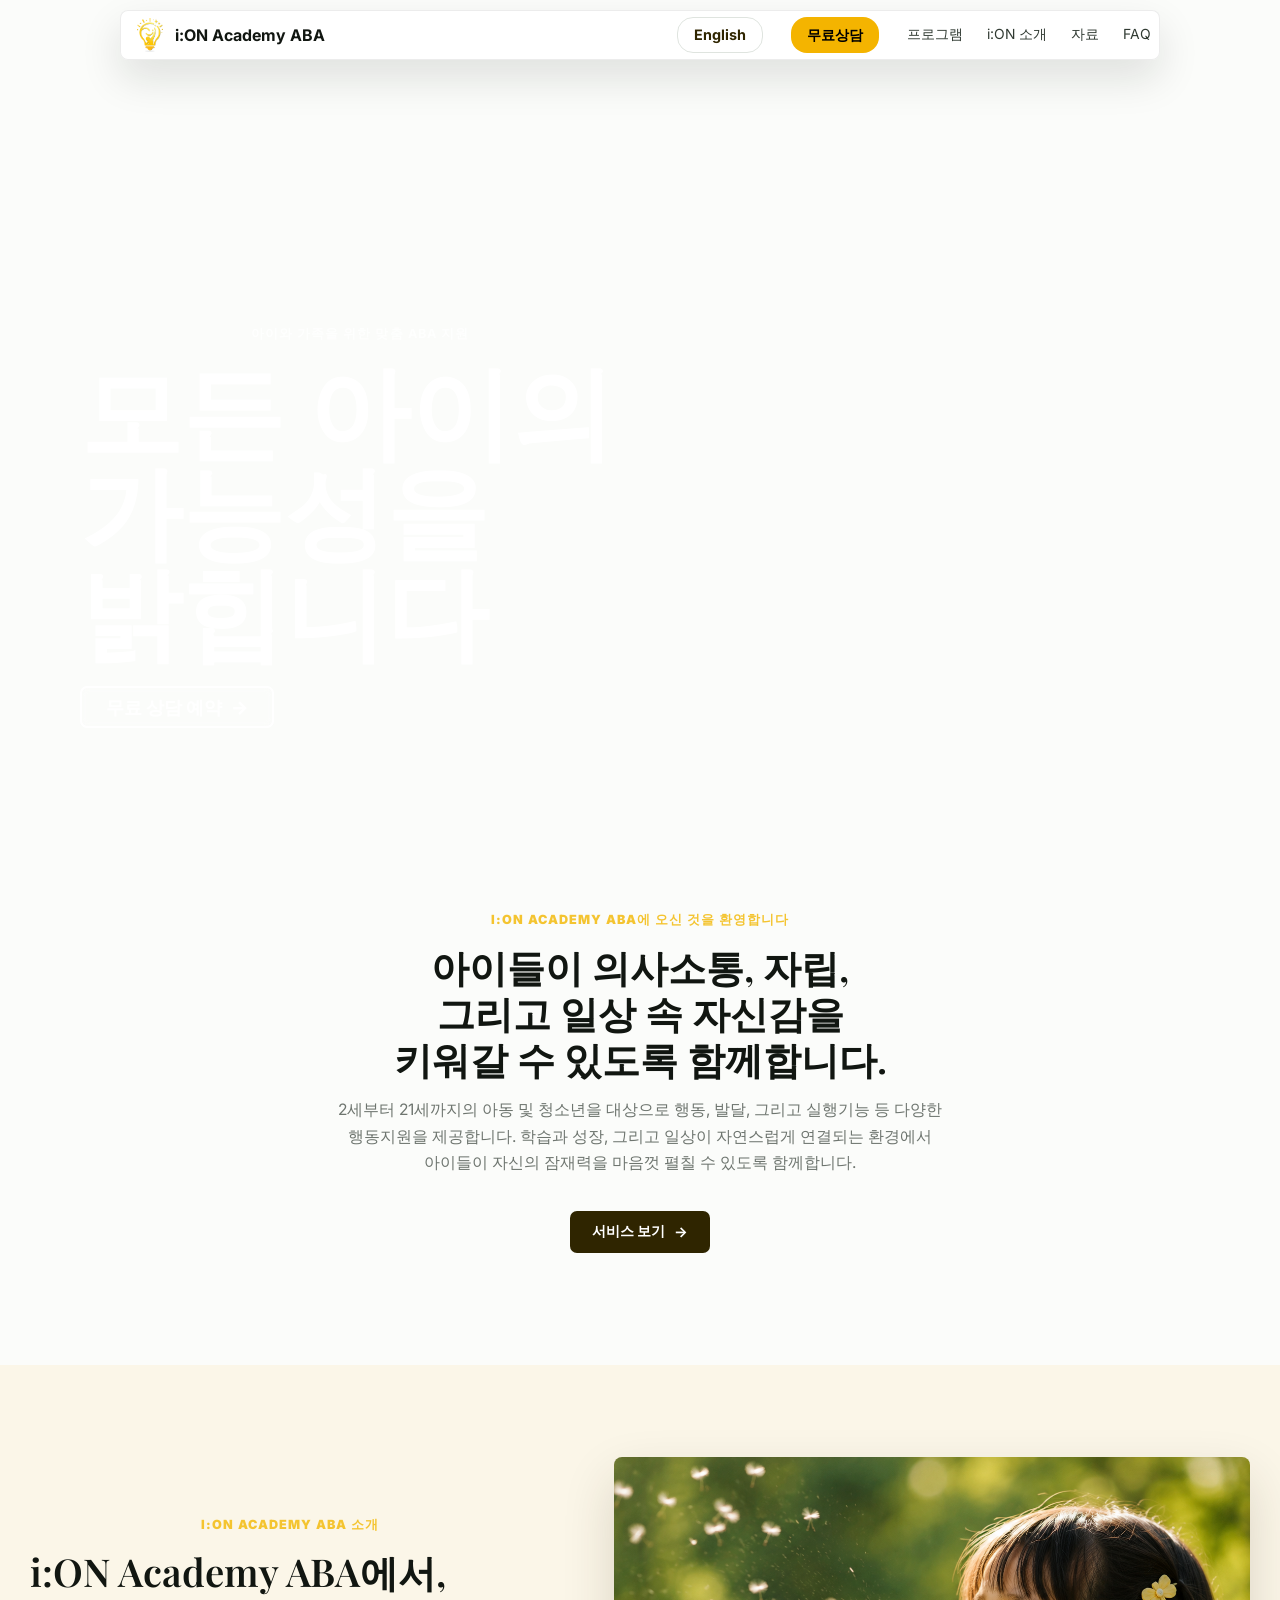
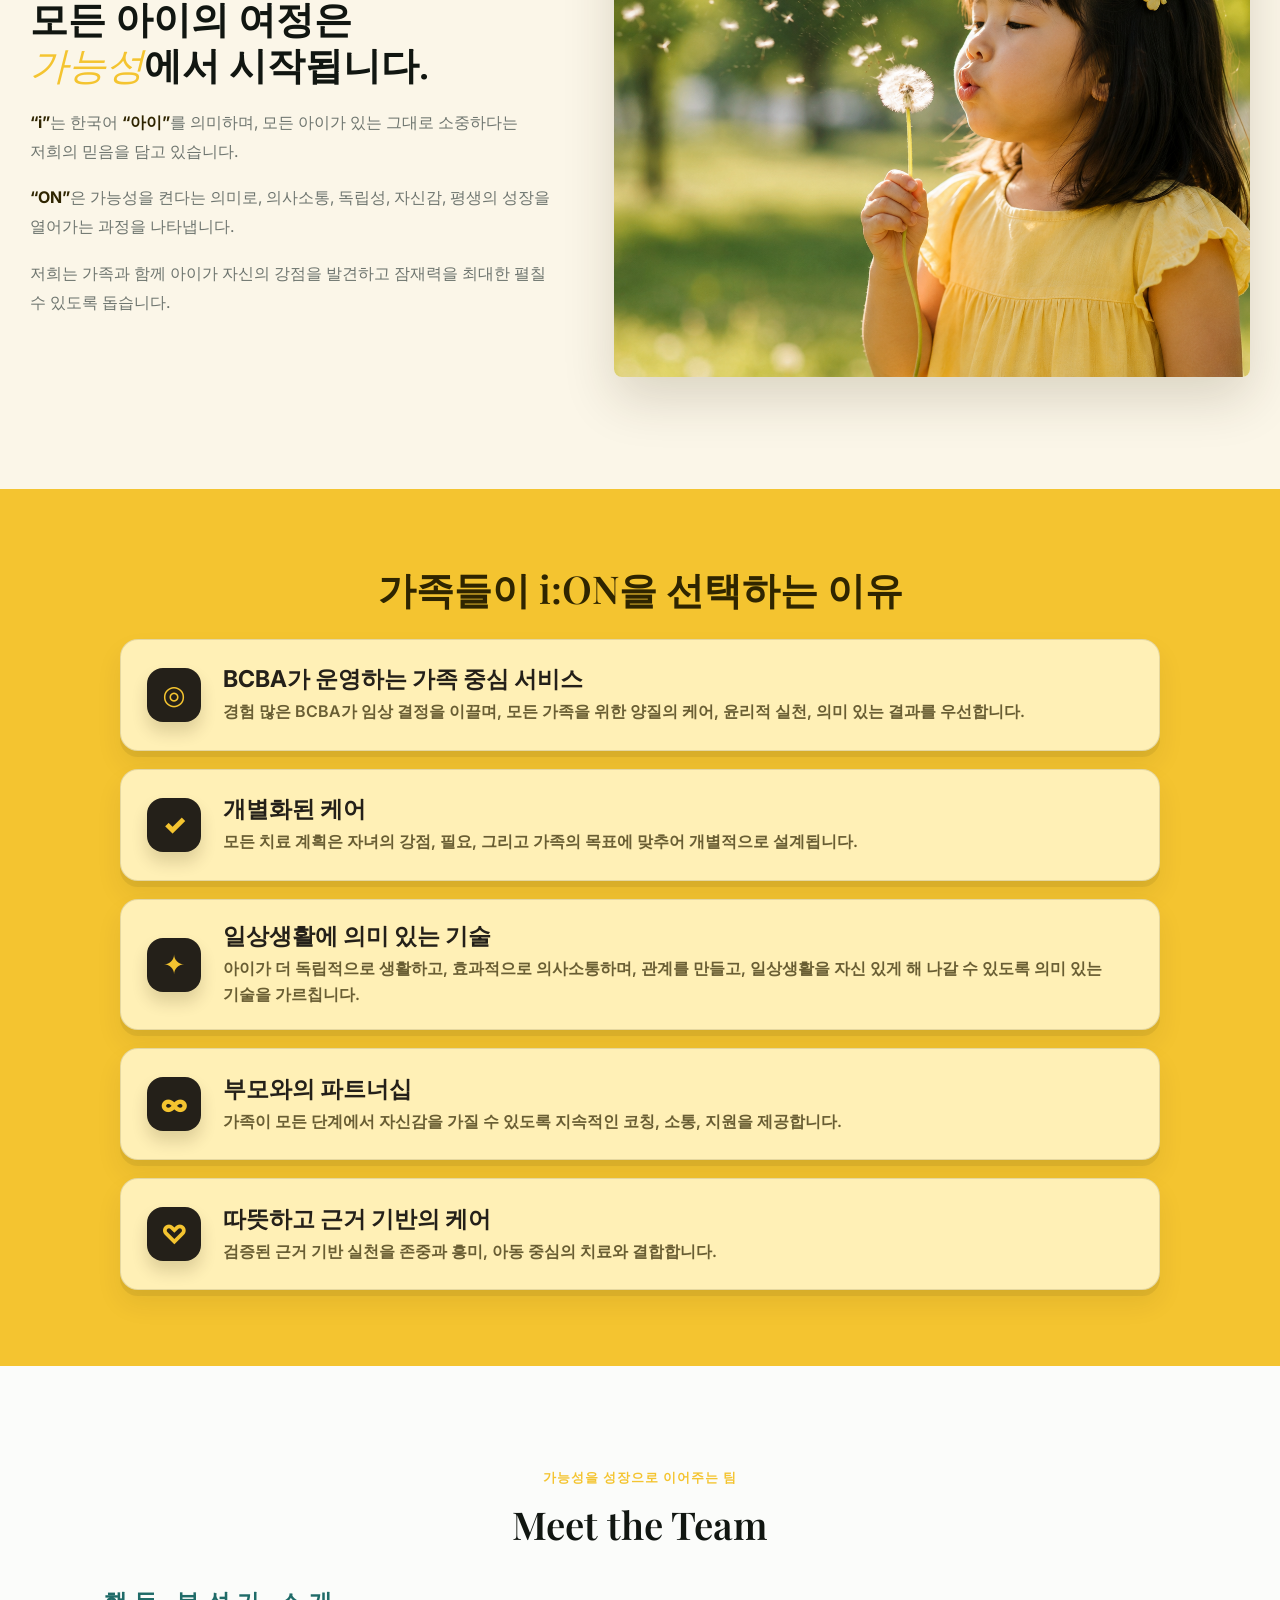
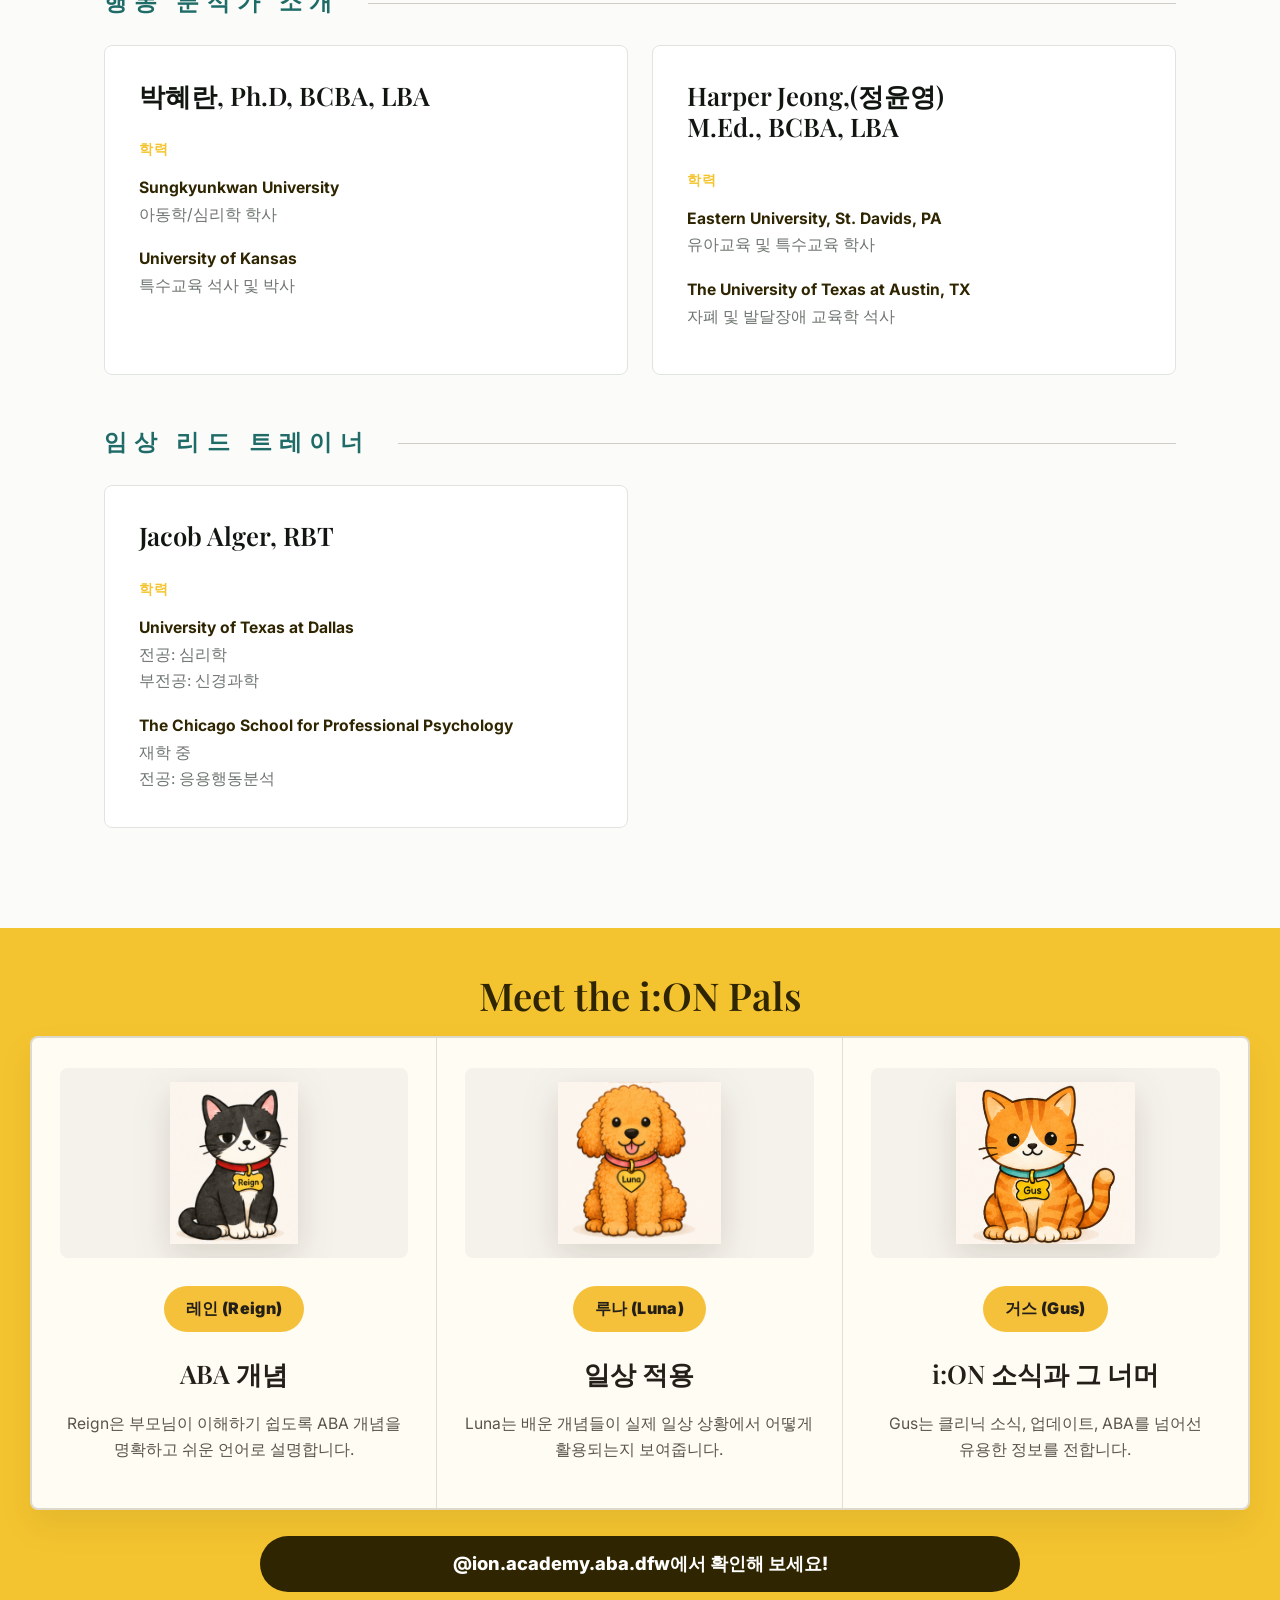
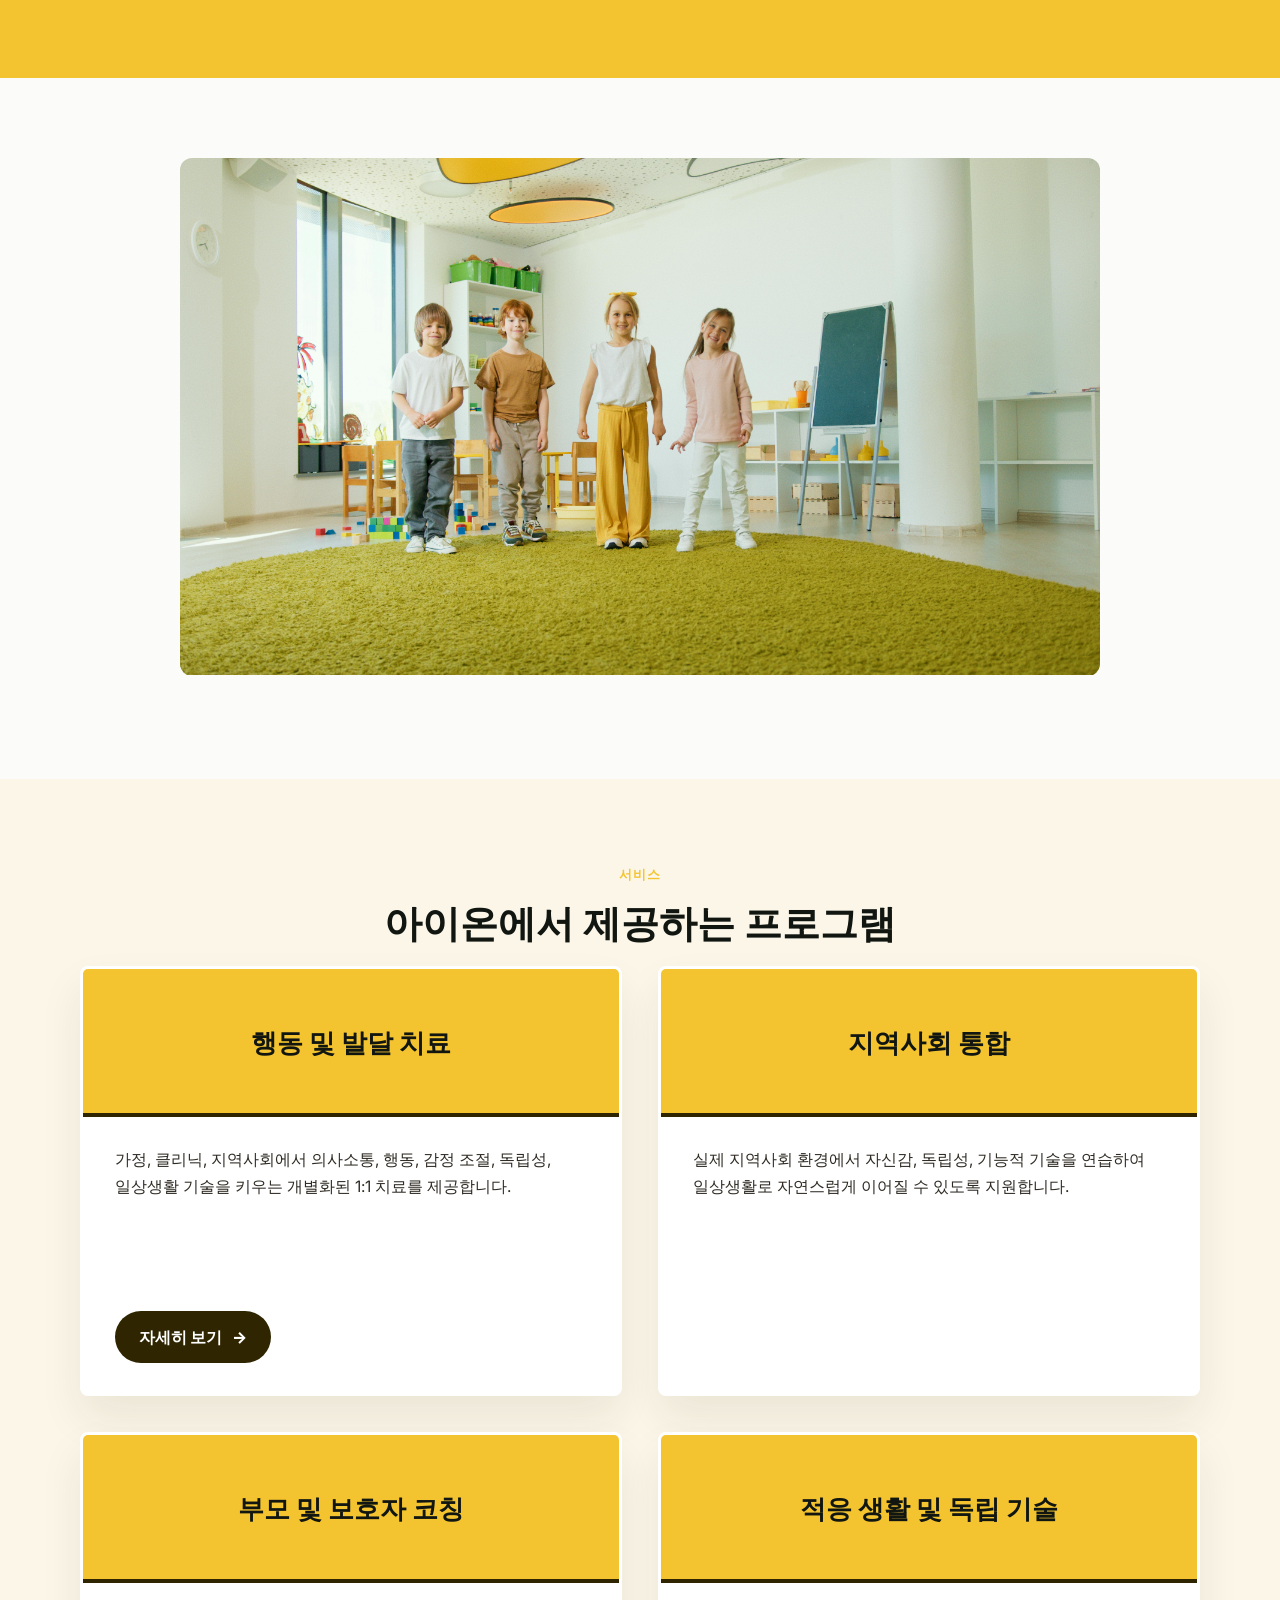
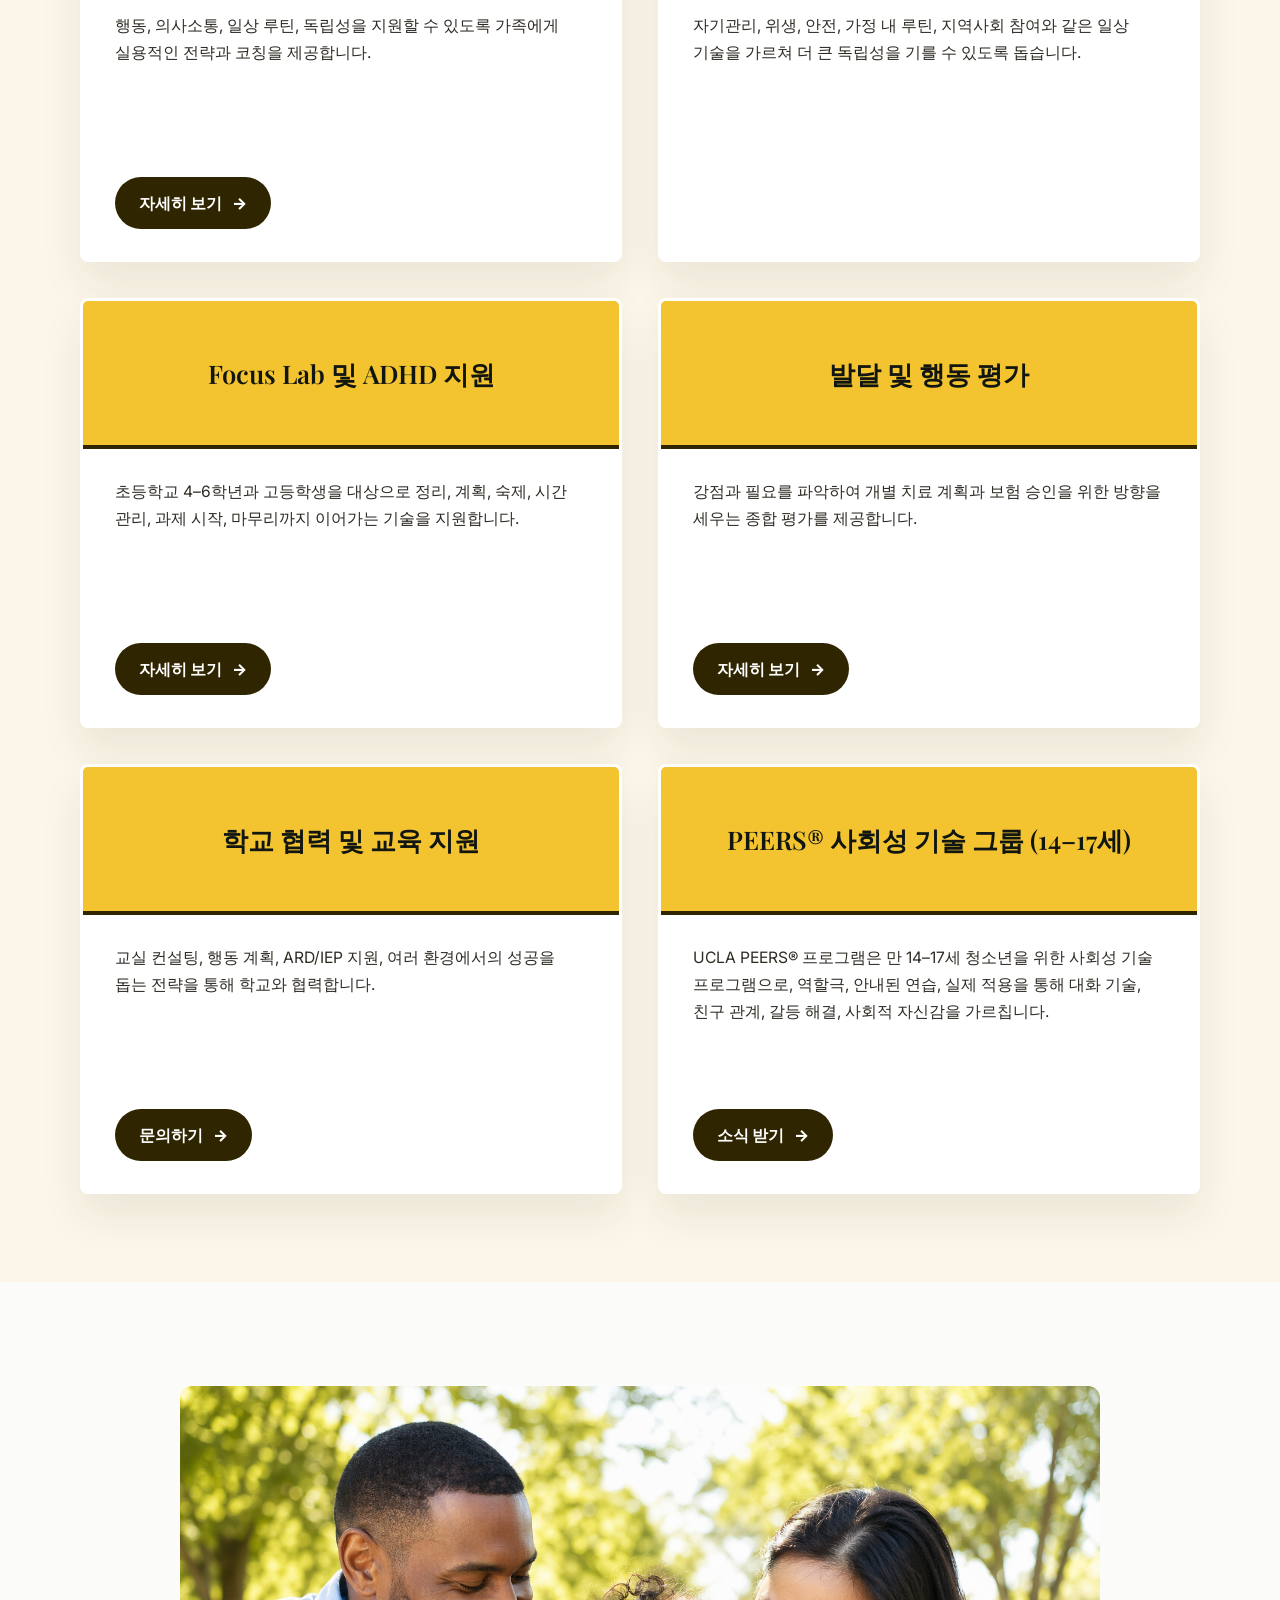
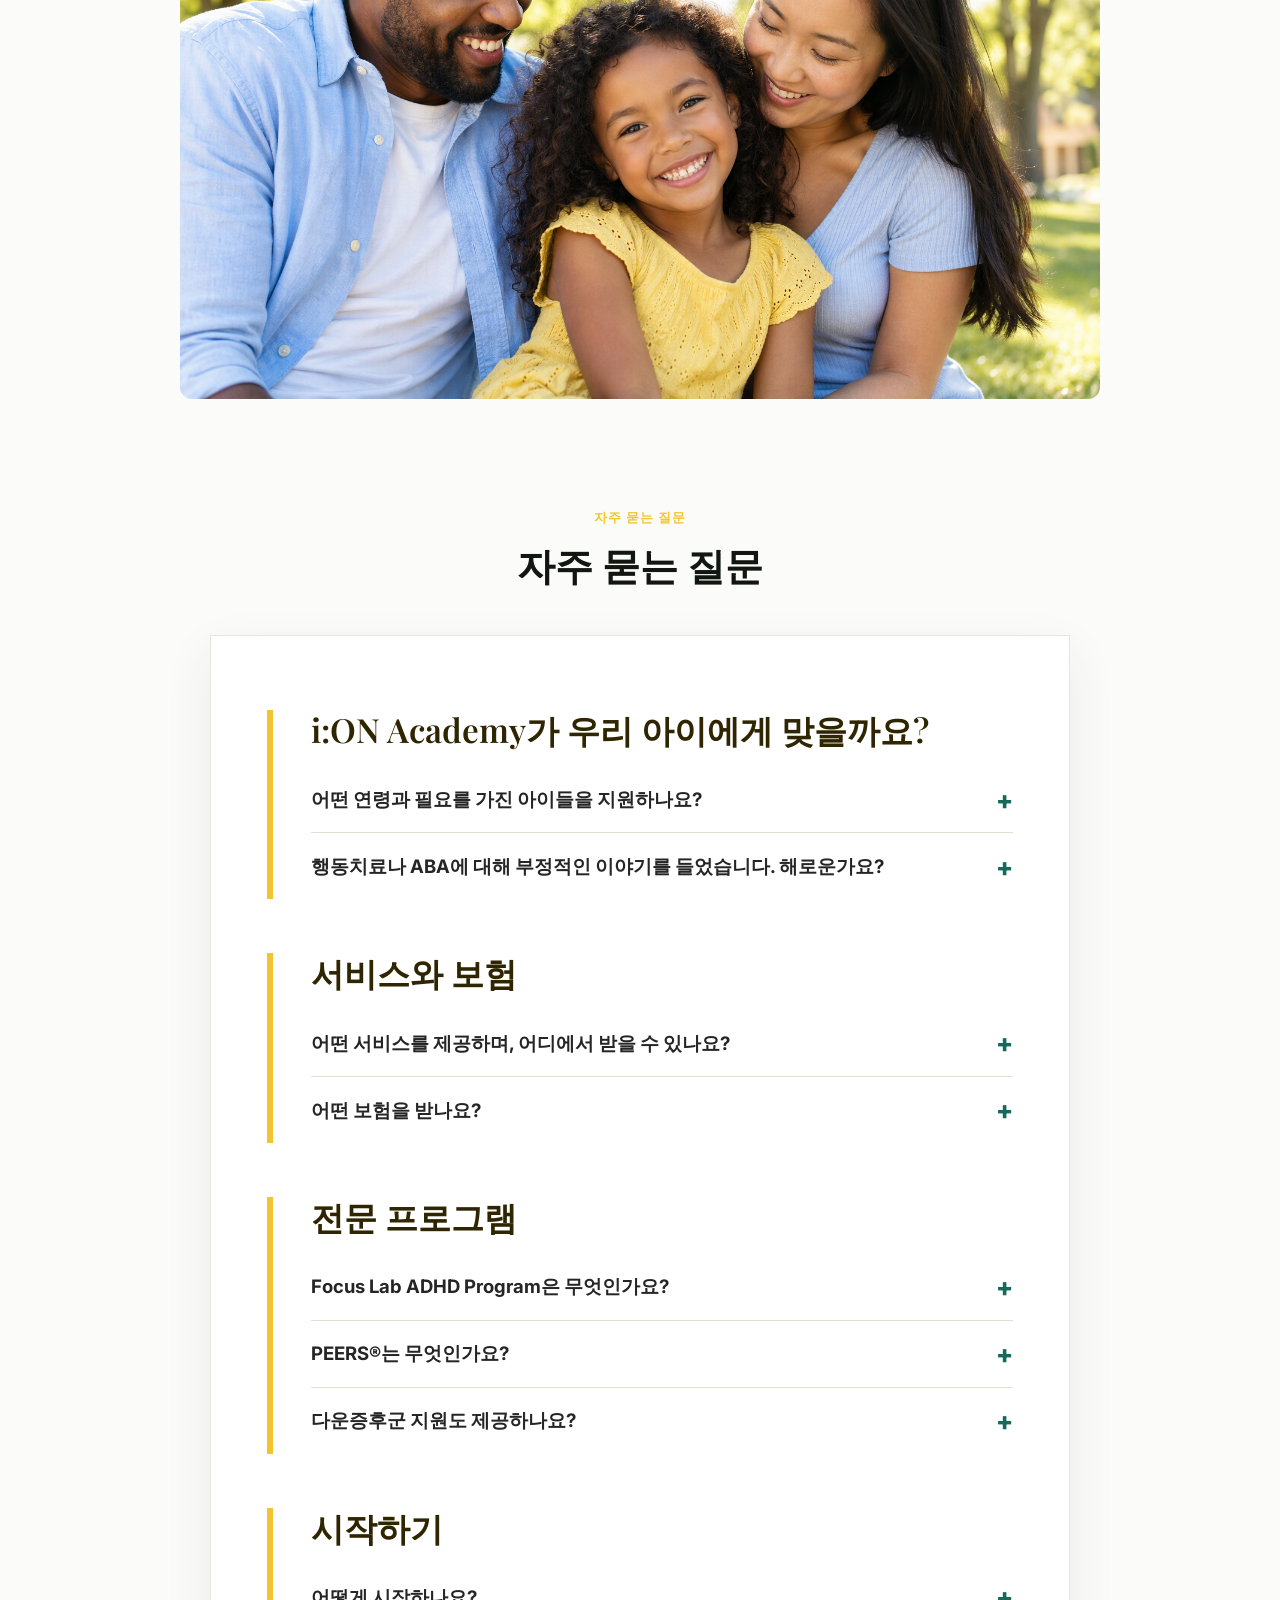
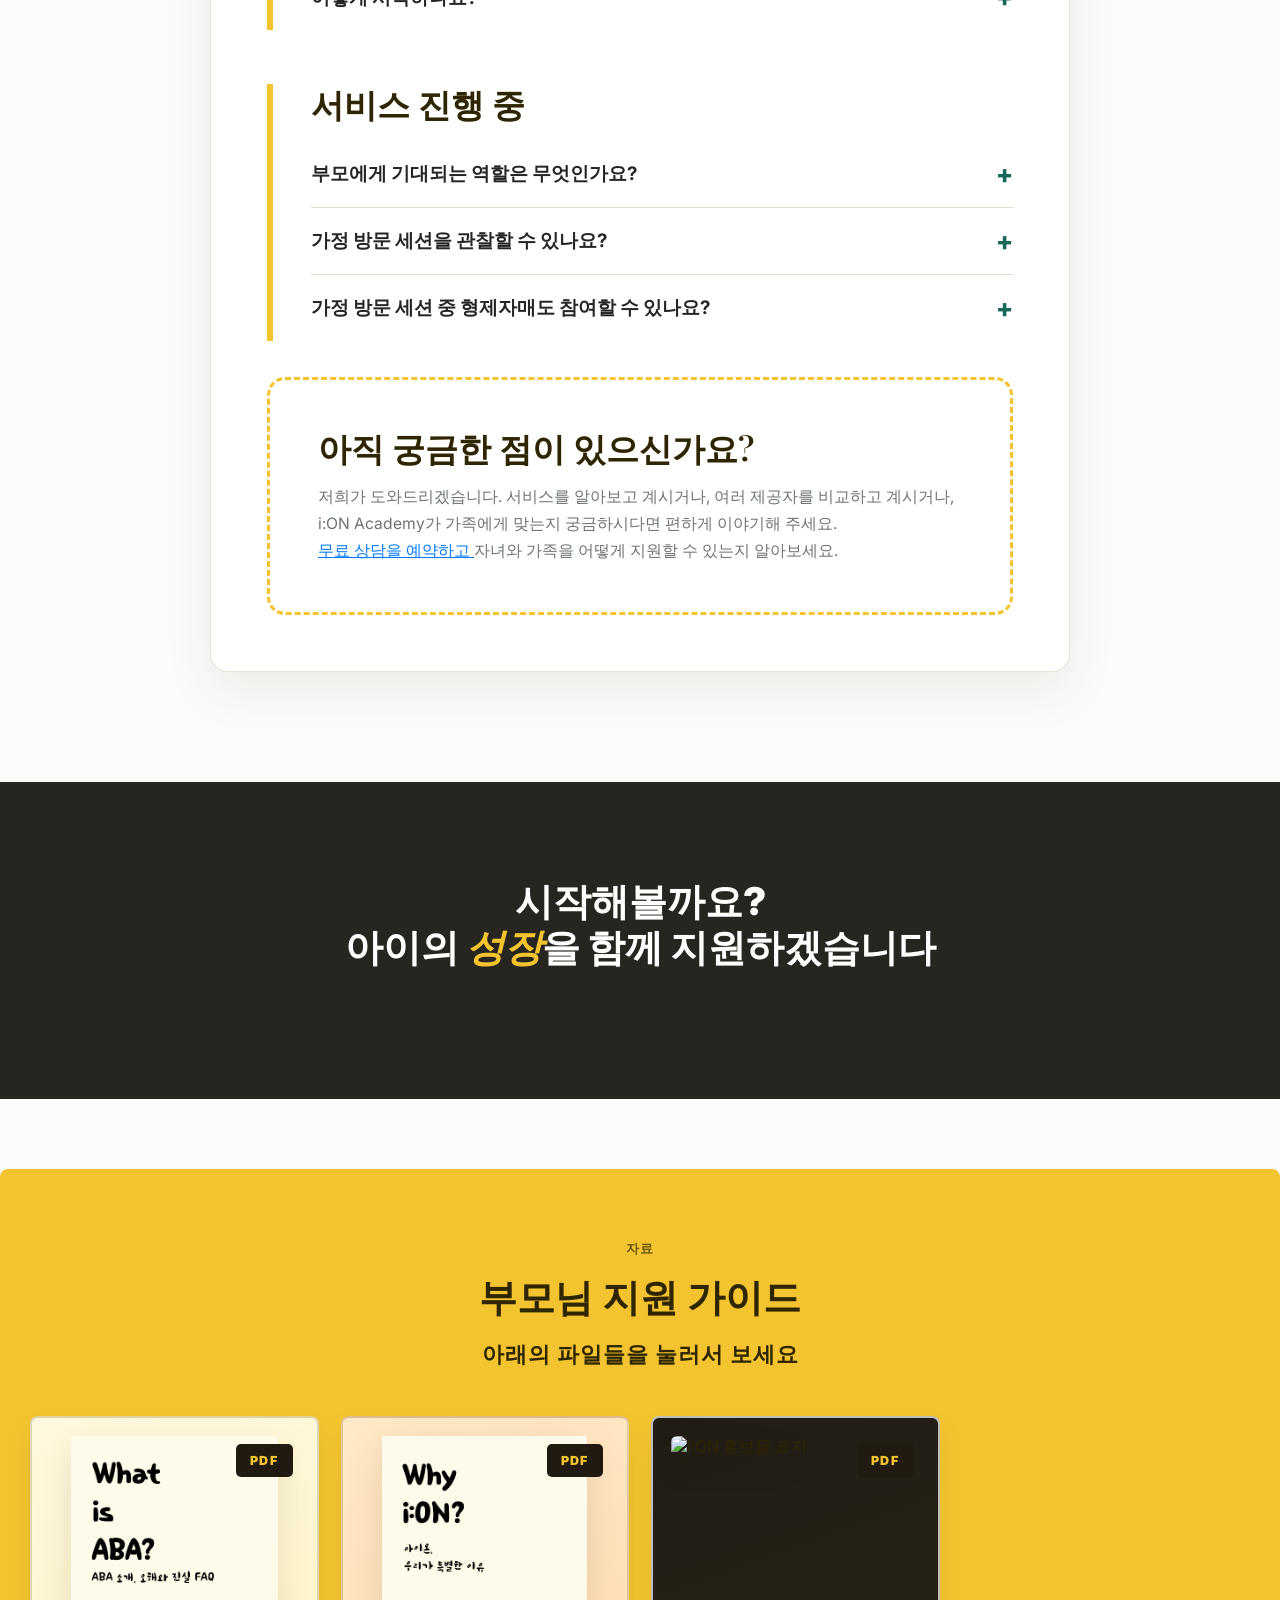
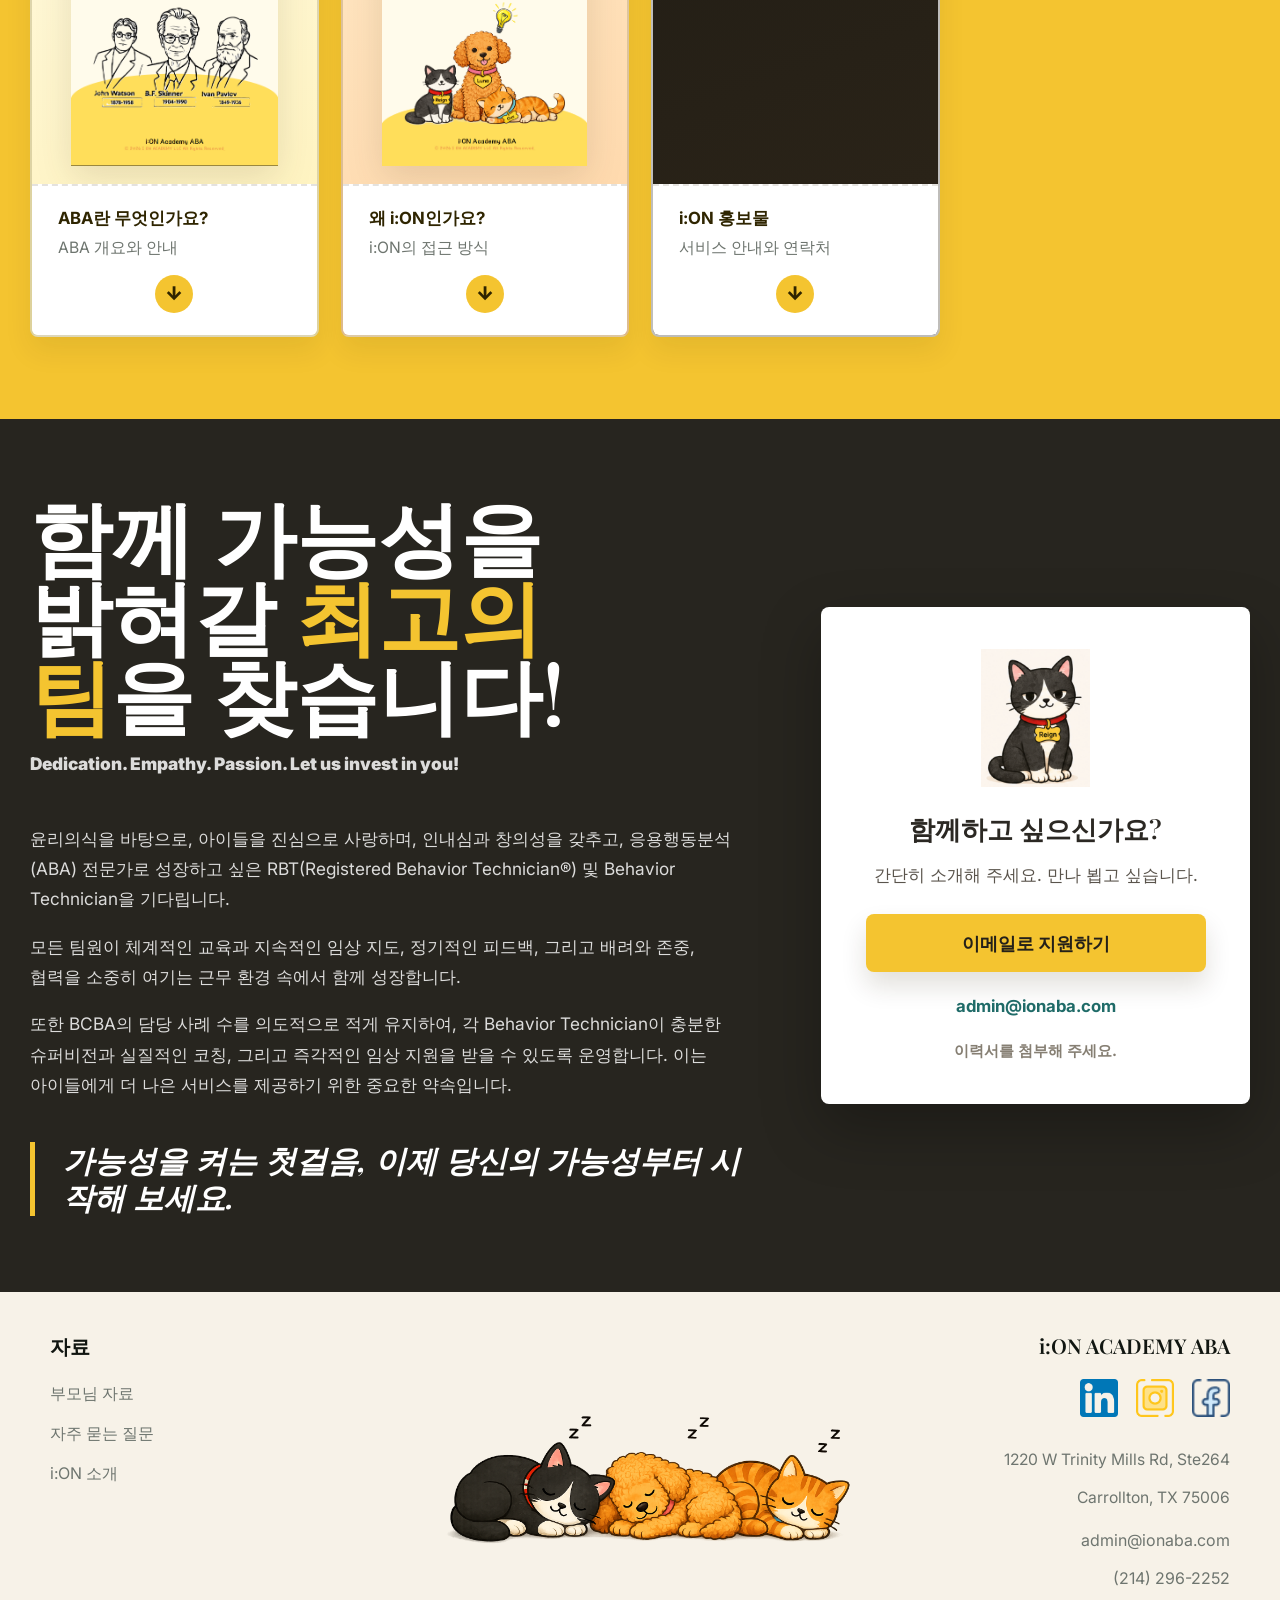
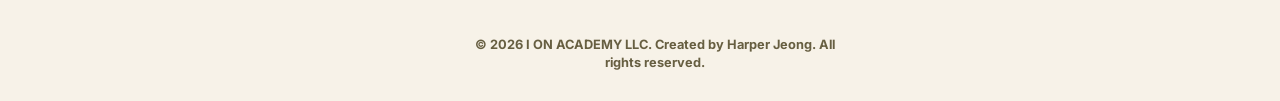
==== ko.html @ 86f3de49 "update" ====
<!doctype html>
<html lang="ko">
  <head>
    <meta charset="UTF-8" />
    <title>i:ON Academy ABA | 한국어</title>
    <link rel="preconnect" href="https://images.unsplash.com" />
    <link rel="preconnect" href="https://fonts.googleapis.com" />
    <link rel="preconnect" href="https://fonts.gstatic.com" crossorigin />
    <link
      href="https://fonts.googleapis.com/css2?family=Inter:wght@400;500;600;700&family=Playfair+Display:wght@500;600&display=swap"
      rel="stylesheet"
    />
    <link rel="stylesheet" href="styles.css?v=mobile-partner-cards-20260706" />
    <meta name="viewport" content="width=device-width, initial-scale=1.0">
  </head>
  <body>
  <header class="site-header">
  <a class="brand" href="#top" aria-label="i:ON Academy ABA home">
   <img class="brand-logo" src="assets/ion-academy-logo.png" alt="" />
   <span>i:ON Academy ABA</span>
 </a>
   <a class="lang-switch" href="index.html">English</a>
   <a
    class="header-cta"
    href="https://docs.google.com/forms/d/e/1FAIpQLSflN78NAI327tLRnySt_xbOaprF9NbbIA9tcFPK0c57y0Qo8Q/viewform?usp=header"
    target="_blank"
    rel="noopener noreferrer"
  >
   무료상담
  </a>

  <div class="hamburger" >☰</div>

  <nav class="nav" aria-label="주요 메뉴">
    <a href="#services">프로그램</a>
    <a href="#about">i:ON 소개</a>
    <a href="#resources">자료</a>
    <a href="#faq">FAQ</a>
  </nav>

</header>

    <main id="top">
      <section class="hero" aria-labelledby="hero-title">
        <img
          src="assets/hero-child-sun-tree.png"
          alt="A smiling child under trees and warm sunlight"
          class="parallax"
          data-speed="0.4"
        />
        <div class="hero-copy">
          <p>아이와 가족을 위한 맞춤 ABA 지원</p>
          <h1 id="hero-title">모든 아이의<br>가능성을 밝힙니다</h1>
          <a
            class="button light"
            href="https://docs.google.com/forms/d/e/1FAIpQLSflN78NAI327tLRnySt_xbOaprF9NbbIA9tcFPK0c57y0Qo8Q/viewform?usp=header"
            target="_blank"
            rel="noopener noreferrer"
          >
            무료 상담 예약
          </a>
        </div>
      </section>

      <section class="intro" aria-labelledby="intro-title">
        <p class="eyebrow">i:ON Academy ABA에 오신 것을 환영합니다</p>
        <h2 id="intro-title">아이들이 의사소통, 자립, 그리고 일상 속 자신감을 키워갈 수 있도록 함께합니다.</h2>
        <p>
          2세부터 21세까지의 아동 및 청소년을 대상으로 행동, 발달, 그리고 실행기능 등 다양한 행동지원을 제공합니다. 
          학습과 성장, 그리고 일상이 자연스럽게 연결되는 환경에서 아이들이 자신의 잠재력을 마음껏 펼칠 수 있도록 함께합니다.
        </p>
        <a class="button dark" href="#services">서비스 보기</a>
      </section>

      <section class="about fade-in" id="about" aria-labelledby="about-title">
        <div class="about-layout">
          <div class="about-note fade-in">
            <p class="eyebrow about-eyebrow fade-in">i:ON Academy ABA 소개</p>
            <h2 id="about-title" class="about-intro fade-in">
              i:ON Academy ABA에서,<br />
              모든 아이의 여정은<br />
              <span class="gold-italic">가능성</span>에서 시작됩니다.
            </h2>
            <p class="about-main fade-in">
              <strong>&ldquo;i&rdquo;</strong>는 한국어 <strong>&ldquo;아이&rdquo;</strong>를 의미하며, 모든 아이가 있는 그대로 소중하다는 저희의 믿음을 담고 있습니다.
            </p>
            <p class="about-highlight fade-in">
              <strong>&ldquo;ON&rdquo;</strong>은 가능성을 켠다는 의미로, 의사소통, 독립성, 자신감, 평생의 성장을 열어가는 과정을 나타냅니다.
            </p>
            <p class="about-sub fade-in">
              저희는 가족과 함께 아이가 자신의 강점을 발견하고 잠재력을 최대한 펼칠 수 있도록 돕습니다.
            </p>
          </div>
          <div class="about-image fade-in">
            <img
              src="assets/about-ion-child-dandelion.png"
              alt="따뜻한 햇살 아래 민들레 씨앗을 부는 아이"
            />
          </div>
        </div>
      </section>

      <section class="split split-text-only green-band" id="approach" aria-labelledby="approach-title">
        <div class="split-copy">
          <h2 id="approach-title">가족들이 i:ON을 선택하는 이유</h2>

          <ul class="check-list">
            <li>
              <span class="choice-icon" aria-hidden="true">◎</span>
              <span>
                <strong>BCBA가 운영하는 가족 중심 서비스</strong>
                경험 많은 BCBA가 임상 결정을 이끌며, 모든 가족을 위한 양질의 케어,
                윤리적 실천, 의미 있는 결과를 우선합니다.
              </span>
            </li>
            <li>
              <span class="choice-icon" aria-hidden="true">✓</span>
              <span>
                <strong>개별화된 케어</strong>
                모든 치료 계획은 자녀의 강점, 필요, 그리고 가족의 목표에 맞추어
                개별적으로 설계됩니다.
              </span>
            </li>
            <li>
              <span class="choice-icon" aria-hidden="true">✦</span>
              <span>
                <strong>일상생활에 의미 있는 기술</strong>
                아이가 더 독립적으로 생활하고, 효과적으로 의사소통하며, 관계를 만들고,
                일상생활을 자신 있게 해 나갈 수 있도록 의미 있는 기술을 가르칩니다.
              </span>
            </li>
            <li>
              <span class="choice-icon" aria-hidden="true">∞</span>
              <span>
                <strong>부모와의 파트너십</strong>
                가족이 모든 단계에서 자신감을 가질 수 있도록 지속적인 코칭, 소통,
                지원을 제공합니다.
              </span>
            </li>
            <li>
              <span class="choice-icon" aria-hidden="true">♡</span>
              <span>
                <strong>따뜻하고 근거 기반의 케어</strong>
                검증된 근거 기반 실천을 존중과 흥미, 아동 중심의 치료와 결합합니다.
              </span>
            </li>
          </ul>
        </div>
      </section>

      <section class="team fade-in" aria-labelledby="team-title">
        <p class="eyebrow">가능성을 성장으로 이어주는 팀</p>
        <h2 id="team-title">Meet the Team</h2>
        <div class="team-section-label">행동 분석가 소개</div>
        <div class="team-grid">
          <article class="fade-in">
            <h3>박혜란, Ph.D, BCBA, LBA</h3>
            <h4>학력</h4>
            <ul>
              <li>
                <strong>Sungkyunkwan University</strong>
                아동학/심리학 학사
              </li>
              <li>
                <strong>University of Kansas</strong>
                특수교육 석사 및 박사
              </li>
            </ul>
          </article>
          <article class="fade-in">
            <h3>Harper Jeong,(정윤영) M.Ed., BCBA, LBA</h3>
            <h4>학력</h4>
            <ul>
              <li>
                <strong>Eastern University, St. Davids, PA</strong>
                유아교육 및 특수교육 학사
              </li>
              <li>
                <strong>The University of Texas at Austin, TX</strong>
                자폐 및 발달장애 교육학 석사
              </li>
            </ul>
          </article>
        </div>
        <div class="team-section-label">임상 리드 트레이너</div>
        <div class="team-grid">
          <article class="fade-in">
            <h3>Jacob Alger, RBT</h3>
            <h4>학력</h4>
            <ul>
              <li>
                <strong>University of Texas at Dallas</strong>
                전공: 심리학<br />
                부전공: 신경과학
              </li>
              <li>
                <strong>The Chicago School for Professional Psychology</strong>
                재학 중<br />
                전공: 응용행동분석
              </li>
            </ul>
          </article>
        </div>
      </section>

      <section class="family-topics-section" aria-label="Meet the i:ON Pals">
        <p class="family-topics-kicker">Meet the i:ON Pals</p>
        <div class="family-topics-grid" aria-label="가족 자료 주제 안내">
          <article class="family-topic-card">
            <div class="family-topic-image">
              <img src="assets/animals/reign.png" alt="고양이 Reign" />
            </div>
            <span class="family-topic-name">레인 (Reign)</span>
            <h3>ABA 개념</h3>
            <p>
              Reign은 부모님이 이해하기 쉽도록 ABA 개념을 명확하고 쉬운 언어로 설명합니다.
            </p>
          </article>

          <article class="family-topic-card">
            <div class="family-topic-image">
              <img src="assets/animals/luna.png" alt="강아지 Luna" />
            </div>
            <span class="family-topic-name">루나 (Luna)</span>
            <h3>일상 적용</h3>
            <p>
              Luna는 배운 개념들이 실제 일상 상황에서 어떻게 활용되는지 보여줍니다.
            </p>
          </article>

          <article class="family-topic-card">
            <div class="family-topic-image">
              <img src="assets/animals/gus.png" alt="고양이 Gus" />
            </div>
            <span class="family-topic-name">거스 (Gus)</span>
            <h3>i:ON 소식과 그 너머</h3>
            <p>
              Gus는 클리닉 소식, 업데이트, ABA를 넘어선 유용한 정보를 전합니다.
            </p>
          </article>
        </div>
        <a
          class="family-topic-link family-topic-link-wide"
          href="https://www.instagram.com/ion.academy.aba.dfw/"
          target="_blank"
          rel="noopener noreferrer"
        >
          @ion.academy.aba.dfw에서 확인해 보세요!
        </a>
      </section>

      <section class="image-section">
       <img src="assets/faq-children-smiling.jpg"
       class="parallax section-image"
       data-speed="0.3">
      </section>

      <section class="services" id="services" aria-labelledby="services-title">
        <p class="eyebrow">서비스</p>
        <h2 id="services-title" class="fade-in">아이온에서 제공하는 프로그램</h2>
        <div class="service-grid">
          <article class="fade-in">
            <div class="service-card-title">
              <h3>행동 및 발달 치료</h3>
            </div>
            <p>
              가정, 클리닉, 지역사회에서 의사소통, 행동, 감정 조절, 독립성,
              일상생활 기술을 키우는 개별화된 1:1 치료를 제공합니다.
            </p>
            <a class="service-learn" href="https://forms.gle/1pZw5egwdin6QXaR7" target="_blank" rel="noopener noreferrer">자세히 보기</a>
          </article>
          <article class="fade-in">
            <div class="service-card-title">
              <h3>지역사회 통합</h3>
            </div>
            <p>
              실제 지역사회 환경에서 자신감, 독립성, 기능적 기술을 연습하여
              일상생활로 자연스럽게 이어질 수 있도록 지원합니다.
            </p>
          </article>
          <article class="fade-in">
            <div class="service-card-title">
              <h3>부모 및 보호자 코칭</h3>
            </div>
            <p>
              행동, 의사소통, 일상 루틴, 독립성을 지원할 수 있도록 가족에게
              실용적인 전략과 코칭을 제공합니다.
            </p>
            <a class="service-learn" href="https://forms.gle/1pZw5egwdin6QXaR7" target="_blank" rel="noopener noreferrer">자세히 보기</a>
          </article>
          <article class="fade-in">
            <div class="service-card-title">
              <h3>적응 생활 및 독립 기술</h3>
            </div>
            <p>
              자기관리, 위생, 안전, 가정 내 루틴, 지역사회 참여와 같은 일상 기술을
              가르쳐 더 큰 독립성을 기를 수 있도록 돕습니다.
            </p>
          </article>
          <article class="fade-in">
            <div class="service-card-title">
              <h3>Focus Lab 및 ADHD 지원</h3>
            </div>
            <p>
              초등학교 4&ndash;6학년과 고등학생을 대상으로 정리, 계획, 숙제, 시간 관리,
              과제 시작, 마무리까지 이어가는 기술을 지원합니다.
            </p>
            <a class="service-learn" href="https://docs.google.com/forms/d/e/1FAIpQLSdk58U4PVitgJDI2vU2-nMXtd8Y_CYupuBOPhaUEges71lLJg/viewform?usp=sharing&amp;ouid=103847012592339388532" target="_blank" rel="noopener noreferrer">자세히 보기</a>
          </article>
          <article class="fade-in">
            <div class="service-card-title">
              <h3>발달 및 행동 평가</h3>
            </div>
            <p>
              강점과 필요를 파악하여 개별 치료 계획과 보험 승인을 위한 방향을
              세우는 종합 평가를 제공합니다.
            </p>
            <a class="service-learn" href="https://forms.gle/1pZw5egwdin6QXaR7" target="_blank" rel="noopener noreferrer">자세히 보기</a>
          </article>
          <article class="fade-in">
            <div class="service-card-title">
              <h3>학교 협력 및 교육 지원</h3>
            </div>
            <p>
              교실 컨설팅, 행동 계획, ARD/IEP 지원, 여러 환경에서의 성공을 돕는
              전략을 통해 학교와 협력합니다.
            </p>
            <a class="service-learn" href="mailto:admin@ionaba.com">문의하기</a>
          </article>
          <article class="fade-in">
            <div class="service-card-title">
              <h3>PEERS&reg; 사회성 기술 그룹 (14&ndash;17세)</h3>
            </div>
            <p>
              UCLA PEERS&reg; 프로그램은 만 14&ndash;17세 청소년을 위한 사회성 기술
              프로그램으로, 역할극, 안내된 연습, 실제 적용을 통해 대화 기술, 친구 관계,
              갈등 해결, 사회적 자신감을 가르칩니다.
            </p>
            <a class="service-learn" href="mailto:admin@ionaba.com">소식 받기</a>
          </article>
        </div>
      </section>
      <section class="image-section">
  <img src="assets/faq-family-blasian.png"
       alt="A happy family with a Black father, Asian mother, and child outdoors"
       class="parallax section-image"
       data-speed="0.3">
      </section>
      <section class="faq" id="faq" aria-labelledby="faq-title">
        <p class="eyebrow">자주 묻는 질문</p>
        <h2 id="faq-title" class="fade-in">자주 묻는 질문</h2>
        <div class="accordion">
          <div class="faq-category">
            <h3>i:ON Academy가 우리 아이에게 맞을까요?</h3>
            <details>
              <summary>어떤 연령과 필요를 가진 아이들을 지원하나요?</summary>
              <p>
                저희는 만 2세부터 21세까지의 아동, 청소년, 청년에게 서비스를 제공합니다.
                자폐, ADHD, 다운증후군, 실행 기능의 어려움, 발달 지연, 그 외 행동 및
                발달 지원이 필요한 아이들을 돕습니다.
              </p>
              <p>
                모든 아이는 고유합니다. 어떤 서비스가 필요한지는 아이의 강점과 필요를
                먼저 이해한 뒤 윤리적으로 판단해야 합니다. 평가는 아이의 현재 능력,
                지원이 필요한 영역, 가장 도움이 될 수 있는 지원 방향을 확인하는 데
                도움을 줍니다.
              </p>
              <p>
                의사소통, 사회적 상호작용, 감정 조절, 실행 기능, 일상생활 기술, 독립성,
                도전 행동에서 어려움이 있다면 지원이 도움이 될 수 있습니다. 다른 서비스가
                더 적합하다면 그 방향으로 안내해 드립니다. 서비스를 시작할지에 대한
                최종 결정은 언제나 가족에게 있습니다.
              </p>
            </details>
            <details>
              <summary>행동치료나 ABA에 대해 부정적인 이야기를 들었습니다. 해로운가요?</summary>
              <p>
                그런 질문을 갖는 것은 매우 자연스러운 일입니다. 응용행동분석(ABA)은
                오랜 시간 동안 크게 발전해 왔으며, 오늘날의 윤리적이고 근거 기반의
                실천은 존중, 협력, 개별화된 지원, 삶의 질을 높이는 의미 있는 결과를
                중요하게 생각합니다.
              </p>
              <p>
                i:ON Academy에서는 아이들이 의사소통, 독립성, 감정 조절, 사회적 관계,
                실행 기능, 일상생활 기술을 키울 수 있도록 돕습니다. 모든 치료 계획은
                각 아이의 강점, 필요, 목표에 맞추어 개별화됩니다.
              </p>
              <p>
                저희는 가족들이 질문하고, 다양한 접근을 살펴보고, 가족의 가치와 가장 잘
                맞는 제공자를 선택하시기를 권합니다.
              </p>
            </details>
          </div>

          <div class="faq-category">
            <h3>서비스와 보험</h3>
            <details>
              <summary>어떤 서비스를 제공하며, 어디에서 받을 수 있나요?</summary>
              <p>
                저희는 가정, 클리닉, 지역사회, 그리고 허용되는 경우 학교 등 다양한
                환경에서 서비스를 제공합니다. 학교마다 외부 제공자에 대한 정책이 다르기
                때문에, 어떤 학교는 직접 중재를 허용하고 어떤 학교는 교실 관찰, 상담,
                교사와의 협업만 허용할 수 있습니다.
              </p>
              <p>
                저희는 자녀의 학교와 협력하여 가장 적절한 지원 수준을 함께 확인할 수
                있도록 돕겠습니다.
              </p>
            </details>
            <details>
              <summary>어떤 보험을 받나요?</summary>
              <p>
                현재 저희는 Blue Cross Blue Shield와 in-network이며, 보험 파트너십을
                계속 확장하고 있습니다. 또한 Aetna와 Cigna에도 credentialed 되어 있으나,
                현재 해당 보험으로는 신규 클라이언트를 받고 있지 않습니다. Aetna 또는
                Cigna 보험을 가지고 계신 경우 현재 가능 여부를 문의해 주세요.
              </p>
              <p>
                private pay 서비스도 제공하며, 보험 플랜에 따라 out-of-network 혜택을
                활용할 수 있는 경우도 있습니다. 보장 내용을 잘 모르시는 경우 저희 팀이
                혜택을 확인하고 가능한 선택지를 안내해 드릴 수 있습니다.
              </p>
              <p>
                보장 및 결제 옵션에 대한 가장 최신 정보는
                <a href="mailto:admin@ionaba.com" class="email-link">admin@ionaba.com</a>으로
                문의해 주세요.
              </p>
            </details>
          </div>

          <div class="faq-category">
            <h3>전문 프로그램</h3>
            <details>
              <summary>Focus Lab ADHD Program은 무엇인가요?</summary>
              <p>
                Focus Lab은 초등학교 4&ndash;6학년 학생과 고등학생을 위한 대면 실행 기능
                프로그램입니다. 정리, 계획, 숙제, 시간 관리, 독립성을 지원합니다.
                참여를 위해 공식 진단이 반드시 필요하지는 않습니다.
              </p>
              <p>
                자세한 문의는
                <a href="mailto:academy@ionaba.com" class="email-link">academy@ionaba.com</a>으로
                이메일해 주세요.
              </p>
            </details>
            <details>
              <summary>PEERS&reg;는 무엇인가요?</summary>
              <p>
                PEERS&reg;는 만 14&ndash;17세 청소년을 위한 근거 기반 사회성 기술
                프로그램입니다. 참여자는 구어로 의사소통할 수 있고 일반교육
                또는 유사한 그룹 학습 환경에 성공적으로 참여할 수 있어야 합니다.
                private pay 등록에는 공식 진단이 필요하지 않을 수 있으나, 보험 적용을
                위해서는 필요할 수 있습니다.
              </p>
              <p>
                자세한 문의는
                <a href="mailto:academy@ionaba.com" class="email-link">academy@ionaba.com</a>으로
                이메일해 주세요.
              </p>
            </details>
            <details>
              <summary>다운증후군 지원도 제공하나요?</summary>
              <p>
                네. 다운증후군 아동을 위한 개별화된 지원을 제공하며, 의사소통, 독립성,
                사회성 발달, 실행 기능, 일상생활 기술에 초점을 둡니다. 자녀의 물리치료사와의
                협업을 적극 권장합니다.
              </p>
              <p>
                Focus Lab ADHD Program, 다운증후군 지원, PEERS&reg; Social Skills Groups의
                현재 가능 여부와 등록 정보는 문의해 주세요.
              </p>
              <p>
                자세한 문의는
                <a href="mailto:academy@ionaba.com" class="email-link">academy@ionaba.com</a>으로
                이메일해 주세요.
              </p>
            </details>
          </div>

          <div class="faq-category">
            <h3>시작하기</h3>
            <details>
              <summary>어떻게 시작하나요?</summary>
              <p>
                시작은 간단합니다. 먼저
                <a
                  href="https://docs.google.com/forms/d/e/1FAIpQLSflN78NAI327tLRnySt_xbOaprF9NbbIA9tcFPK0c57y0Qo8Q/viewform?usp=header"
                  target="_blank"
                  rel="noopener noreferrer"
                  class="email-link"
                >
                  30분 상담 신청서를 작성해 주세요
                </a>.
                상담을 통해 자녀의 강점, 필요, 목표를 함께 알아봅니다. 서로 잘 맞는다고
                판단되면, 필요한 경우 보험 승인 절차를 시작하면서 종합 평가를 진행합니다.
              </p>
              <p>
                평가와 승인 절차가 완료되면 자녀의 필요에 맞춘 개별 치료 계획을 만들고
                서비스를 예약합니다. 저희 팀이 모든 단계에서 안내하고 질문에 답해
                드리겠습니다.
              </p>
            </details>
          </div>

          <div class="faq-category">
            <h3>서비스 진행 중</h3>
            <details>
              <summary>부모에게 기대되는 역할은 무엇인가요?</summary>
              <p>
                부모님은 치료 팀의 핵심 구성원입니다. 저희는 가족이 보호자 코칭 세션에
                참여하고, 방문 사이에 전략을 연습하며, 치료 팀과 정기적으로 소통하고,
                성공과 우려를 함께 나누는 것을 권장합니다.
              </p>
              <p>
                가족의 참여는 아이가 가정, 학교, 지역사회에서 의미 있고 지속적인 진전을
                만들어 가는 데 매우 중요한 역할을 합니다.
              </p>
            </details>
            <details>
              <summary>가정 방문 세션을 관찰할 수 있나요?</summary>
              <p>
                네. 부모님과 보호자가 세션을 관찰하고, 보호자 코칭에 참여하며, 일상
                루틴에서 사용할 수 있는 전략을 배우는 것을 권장합니다. 가족의 참여는
                아이가 여러 환경에서 새로운 기술을 만들고 유지하는 데 중요한 역할을 합니다.
              </p>
            </details>
            <details>
              <summary>가정 방문 세션 중 형제자매도 참여할 수 있나요?</summary>
              <p>
                적절한 경우 가능합니다. 형제자매는 의사소통, 놀이, 사회적 상호작용,
                기술의 일반화를 돕는 활동에 함께 참여할 수 있습니다. 형제자매의 참여는
                아이가 일상적인 가족 생활 속에서 새로운 기술을 더 자연스럽게 연습하는 데
                도움이 될 수 있습니다.
              </p>
            </details>
          </div>

          <div class="faq-closing">
            <h3>아직 궁금한 점이 있으신가요?</h3>
            <p>
              저희가 도와드리겠습니다. 서비스를 알아보고 계시거나, 여러 제공자를 비교하고
              계시거나, i:ON Academy가 가족에게 맞는지 궁금하시다면 편하게 이야기해 주세요.
            </p>
            <p>
              <a
                href="https://docs.google.com/forms/d/e/1FAIpQLSflN78NAI327tLRnySt_xbOaprF9NbbIA9tcFPK0c57y0Qo8Q/viewform?usp=header"
                target="_blank"
                rel="noopener noreferrer"
                class="email-link"
              >
                무료 상담을 예약하고
              </a>
              자녀와 가족을 어떻게 지원할 수 있는지 알아보세요.
            </p>
          </div>
        </div>
      </section>

      <section class="contact" id="contact" aria-labelledby="contact-title">
        <div class="contact-copy">
          <h2 id="contact-title">시작해볼까요?<br />아이의 <em>성장</em>을 함께 지원하겠습니다</h2>
        </div>
      </section>

      <section class="resource-section" id="resources" aria-labelledby="resources-title">
        <div class="resource-heading">
          <p class="eyebrow">자료</p>
          <div class="resource-heading-row">
            <h2 id="resources-title">부모님 지원 가이드</h2>
          </div>
          <p class="resource-title">아래의 파일들을 눌러서 보세요</p>
        </div>
        <div class="resource-card-grid" aria-label="부모님 자료 다운로드">
          <a class="resource-card resource-card-cream" href="assets/pdf/kr/guide 1.pdf" target="_blank" rel="noopener noreferrer">
            <span class="pdf-badge">PDF</span>
            <span class="resource-cover">
              <img src="assets/resource-pages/kr/guide1.png" alt="ABA란 무엇인가요? 자료 표지" />
            </span>
            <span class="resource-card-info">
              <span>
                <strong>ABA란 무엇인가요?</strong>
                <small>ABA 개요와 안내</small>
              </span>
              <span class="download-dot" aria-hidden="true">↓</span>
            </span>
          </a>

          <a class="resource-card resource-card-peach" href="assets/pdf/kr/guide 2.pdf" target="_blank" rel="noopener noreferrer">
            <span class="pdf-badge">PDF</span>
            <span class="resource-cover">
              <img src="assets/resource-pages/kr/guide2.png" alt="왜 i:ON인가요? 자료 표지" />
            </span>
            <span class="resource-card-info">
              <span>
                <strong>왜 i:ON인가요?</strong>
                <small>i:ON의 접근 방식</small>
              </span>
              <span class="download-dot" aria-hidden="true">↓</span>
            </span>
          </a>

          <a class="resource-card resource-card-dark" href="assets/resource-pages/kr/iON_KOR.pdf" target="_blank" rel="noopener noreferrer">
            <span class="pdf-badge">PDF</span>
            <span class="resource-cover">
              <img src="assets/resource-pages/kr/iON_KOR.png" alt="i:ON 홍보물 표지" />
            </span>
            <span class="resource-card-info">
              <span>
                <strong>i:ON 홍보물</strong>
                <small>서비스 안내와 연락처</small>
              </span>
              <span class="download-dot" aria-hidden="true">↓</span>
            </span>
          </a>
        </div>
      </section>

      <section class="careers-section" id="careers" aria-labelledby="careers-title">
        <div class="careers-copy">
          <h2 id="careers-title">함께 가능성을 밝혀갈 <span>최고의 팀</span>을 찾습니다!</h2>
          <p class="careers-lede">
            Dedication. Empathy. Passion. Let us invest in you!
          </p>
          <p>
            윤리의식을 바탕으로, 아이들을 진심으로 사랑하며, 인내심과 창의성을 갖추고,
            응용행동분석(ABA) 전문가로 성장하고 싶은 RBT(Registered Behavior Technician&reg;)
            및 Behavior Technician을 기다립니다.
          </p>
          <p>
            모든 팀원이 체계적인 교육과 지속적인 임상 지도, 정기적인 피드백, 그리고
            배려와 존중, 협력을 소중히 여기는 근무 환경 속에서 함께 성장합니다.
          </p>
          <p>
            또한 BCBA의 담당 사례 수를 의도적으로 적게 유지하여, 각 Behavior Technician이
            충분한 슈퍼비전과 실질적인 코칭, 그리고 즉각적인 임상 지원을 받을 수 있도록
            운영합니다. 이는 아이들에게 더 나은 서비스를 제공하기 위한 중요한 약속입니다.
          </p>
          <blockquote>
            <strong>가능성을 켜는 첫걸음, 이제 당신의 가능성부터 시작해 보세요.</strong>
          </blockquote>
        </div>

        <aside class="careers-card" aria-label="i:ON 팀 지원하기">
          <img src="assets/animals/reign.png" alt="고양이 레인" />
          <h3>함께하고 싶으신가요?</h3>
          <p>간단히 소개해 주세요. 만나 뵙고 싶습니다.</p>
          <a
            class="careers-button"
            href="mailto:admin@ionaba.com?subject=i%3AON%20Academy%20ABA%20%ED%8C%80%20%EC%A7%80%EC%9B%90&body=%EC%95%88%EB%85%95%ED%95%98%EC%84%B8%EC%9A%94%2C%20i%3AON%20Academy%20ABA%20%ED%8C%80%EC%97%90%20%EC%A7%80%EC%9B%90%ED%95%98%EA%B3%A0%20%EC%8B%B6%EC%8A%B5%EB%8B%88%EB%8B%A4.%0A%0A%EC%9D%B4%EB%A6%84%3A%0A%EC%97%B0%EB%9D%BD%EC%B2%98%3A%0A%EA%B2%BD%ED%97%98%3A%0A%EA%B0%80%EB%8A%A5%ED%95%9C%20%EC%8B%9C%EA%B0%84%3A%0A%0A%EA%B0%90%EC%82%AC%ED%95%A9%EB%8B%88%EB%8B%A4."
          >
            이메일로 지원하기
          </a>
          <strong>admin@ionaba.com</strong>
          <small>이력서를 첨부해 주세요.</small>
        </aside>
      </section>
    </main>

    <footer>
      <div class="footer-resources">
        <h3>자료</h3>
        <a href="#resources">부모님 자료</a>
        <a href="#faq">자주 묻는 질문</a>
        <a href="#about">i:ON 소개</a>
      </div>

      <div class="footer-finale">
        <img src="assets/animals/footer-sleeping-pals.png" alt="잠자는 i:ON pals" />
        <p class="footer-copyright">&copy; 2026 I ON ACADEMY LLC. Created by Harper Jeong. All rights reserved.</p>
      </div>

      <div class="footer-contact">
        <h3>i:ON ACADEMY ABA</h3>
        <div class="social-links" aria-label="소셜 미디어 링크">
          <a
            href="https://linkedin.com/company/i-on-academy-aba"
            target="_blank"
            rel="noopener noreferrer"
            aria-label="i:ON Academy ABA on LinkedIn"
          >
            <img src="assets/linkedin_174857.png" alt="" />
          </a>
          <a
            href="https://www.instagram.com/ion.academy.aba.dfw/"
            target="_blank"
            rel="noopener noreferrer"
            aria-label="i:ON Academy ABA on Instagram"
          >
            <img src="assets/instagram_216506.png" alt="" />
          </a>
          <a
            href="https://www.facebook.com/share/1GeLiUW4KX/"
            target="_blank"
            rel="noopener noreferrer"
            aria-label="i:ON Academy ABA on Facebook"
          >
            <img src="assets/facebook_207078.png" alt="" />
          </a>
        </div>
        <p>1220 W Trinity Mills Rd, Ste264</p>
        <p>Carrollton, TX 75006</p>

        <a href="mailto:admin@ionaba.com">admin@ionaba.com</a>
        <a href="tel:+12142962252">(214) 296-2252</a>
      </div>
    </footer>

  <script>
window.addEventListener('scroll', function () {
  document.querySelectorAll('.parallax').forEach((el) => {
    if (el.classList.contains('section-image')) return;
    const rect = el.getBoundingClientRect();
    const speed = el.getAttribute('data-speed') || 0.15;

    const offset = rect.top * speed;

    el.style.transform = `translateY(${offset}px)`;
  });
});
  </script>

    <div class="pdf-modal" id="pdfModal">
    <div class="pdf-modal-content">
      <span class="pdf-close">&times;</span>
      <iframe id="pdfViewer"></iframe>
    </div>
  </div>
  <script>
    const elements = document.querySelectorAll(
      '.fade-in, .service-grid article'
    );

    const observer = new IntersectionObserver((entries) => {
      entries.forEach(entry => {
        if (entry.isIntersecting) {
          entry.target.classList.add('show');
        }
      });
    }, {
      threshold: 0.2
    });

    elements.forEach(el => observer.observe(el));
  </script>

  <script>
function toggleMenu() {
  const nav = document.querySelector('.nav');
  nav.classList.toggle('active');
}
</script>
<script>
document.querySelector(".hamburger").addEventListener("click", () => {
  document.querySelector(".nav").classList.toggle("active");
});
</script>
  </body>
</html>
---- styles.css ----
:root {
  --ink: #111611;
  --muted: #6e756f;
  --line: #dfe4df;
  --paper: #fbfcfa;
  --soft: #edf1ed;
  --green: #f4c430;
  --deep: #2f2500;
}

* {
  box-sizing: border-box;
}

*,
*::before,
*::after {
  min-width: 0;
}

html {
  scroll-behavior: smooth;
  scroll-padding-top: 86px;
}

body {
  margin: 0;
  background: var(--paper);
  color: var(--ink);
  font-family: Inter, system-ui, sans-serif;
  font-size: 16px;
  letter-spacing: 0;
  overflow-x: hidden;
}

img {
  display: block;
  width: 100%;
  object-fit: cover;
}

a {
  color: inherit;
  text-decoration: none;
}

.site-header {
  position: sticky;
  top: 10px;
  left: auto;
  right: auto;
  z-index: 1000;
  display: flex;
  align-items: center;
  gap: 28px;
  width: min(94vw, 1040px);
  height: 50px;
  margin: 10px auto 0;
  padding: 6px 8px 6px 12px;
  background: rgba(255, 255, 255, 0.92);
  border: 1px solid rgba(17, 22, 17, 0.08);
  border-radius: 8px;
  box-shadow: 0 18px 42px rgba(17, 22, 17, 0.12);
  transform: none;
  backdrop-filter: blur(14px);
  justify-content: space-between;
  overflow: visible !important;
}

.brand {
  display: flex;
  align-items: center;
  gap: 8px;
  margin-right: auto;
  font-weight: 700;
  min-width: 0;
}

.brand span {
  min-width: 0;
  overflow: hidden;
  text-overflow: ellipsis;
  white-space: nowrap;
}

.hamburger {
  display: none; /* 기본적으로 숨김 */
  font-size: 28px;
  cursor: pointer;
  color: var(--ink);
}

.brand-logo {
  width: 34px;
  height: 34px;
  object-fit: contain;
  border-radius: 6px;
}

.nav {
  display: flex;
  gap: 24px;
  color: #303a32;
  font-size: 0.87rem;
}

.nav a {
  overflow-wrap: normal;
  word-break: normal;
}

.header-cta,
.button,
.lang-switch {
  display: inline-flex;
  align-items: center;
  justify-content: center;
  min-height: 42px;
  padding: 0 22px;
  border: 0;
  border-radius: 7px;
  font: 700 0.9rem Inter, sans-serif;
  cursor: pointer;
}

.lang-switch {
  min-height: 34px;
  padding: 0 12px;
  border: 1px solid var(--line);
  background: white;
  color: var(--deep);
}

.header-cta {
  min-height: 34px;
  background-color: #f4b400; /* 기본 노랑 */
  color: black;
  padding: 8px 16px;
  border-radius: 16px;
  display: inline-flex;
  align-items: center;
  justify-content: center;
  text-align: center;
  line-height: 1.15;
  transition: all 0.3s ease; /* 🔥 부드럽게 변화 */
  font-weight: 600;
}

.header-cta:hover {
  background-color: #d99a00; /* 조금 더 진한 노랑 */
  transform: translateY(-2px);
  color: white; /* 글씨도 바꿔주면 더 느낌 있음 */
   box-shadow: 0 8px 20px rgba(0,0,0,0.15);
}

.button::after {
  content: "\2192";
  margin-left: 9px;
}

.button.light {
  background: rgba(255, 255, 255, 0.08);
  color: white;
  border: 2px solid white;
  padding: 0 24px;
  box-shadow: none;
  backdrop-filter: blur(4px);
}

.hero-copy .button.light {
  font-size: 1.15rem;
  font-weight: 800;
  text-decoration: none;
}

.hero-cta {
  will-change: transform;
}

.hero-cta:hover {
  background: white;
  color: var(--deep);
  opacity: 1;
}

.button:hover {
  opacity: 0.7;
}

.button.dark {
  background: var(--deep);
  color: white;
}

.hero {
  position: relative;
  min-height: 760px;
  overflow: hidden;
}
.hero img {
  position: absolute;
  top: 0;
  left: 0;
  width: 100%;
  height: 100%;
  object-fit: cover;
}

.parallax-layer {
  position: absolute;
  top: -10%; /* Starts higher to allow downward movement */
  left: 0;
  width: 100%;
  height: 120%; /* Makes image taller than container */
  filter: brightness(0.74);
  object-fit: cover;
  will-change: transform;
  pointer-events: none; /* Ensures clicks pass through to buttons */
}

.hero-copy {
  position: absolute;
  left: max(24px, calc((100vw - 1120px) / 2));
  bottom: 92px;
  width: min(560px, calc(100% - 48px));
  color: white;
  z-index: 2;
}

.hero-copy p,
.eyebrow {
  margin: 0 0 14px;
  color: var(--green);
  font-size: 0.79rem;
  font-weight: 700;
  letter-spacing: 0.08em;
  text-transform: uppercase;
  text-align: center;
}

.hero-copy p {
  color: rgba(255, 255, 255, 0.8);
  font-size: 0.79rem;
  font-weight: 700;
  letter-spacing: 0.08em;
}

h1,
h2 {
  margin: 0;
  font-family: "Playfair Display", Georgia, serif;
  font-weight: 600;
  letter-spacing: 0;
  line-height: 0.98;
}

h1 {
  max-width: none;
  margin-bottom: 28px;
  font-size: clamp(3.2rem, 8vw, 7.6rem);
}
.hero-copy h1 {
  word-break: keep-all;
}

h2 {
  font-size: clamp(1.8rem, 3vw, 2.6rem);
  line-height: 1.2;
  word-break: keep-all;
}

h3 {
  margin: 0;
  font-size: 1.05rem;
}

h1,
h2,
h3,
p,
li,
summary,
a {
  overflow-wrap: normal;
  word-break: normal;
  hyphens: none;
}

h1,
h2,
h3,
summary,
.button,
.header-cta,
.lang-switch {
  text-wrap: balance;
}

p,
li {
  text-wrap: pretty;
}

:lang(ko) h1,
:lang(ko) h2,
:lang(ko) h3,
:lang(ko) p,
:lang(ko) li,
:lang(ko) summary,
:lang(ko) a {
  word-break: keep-all;
  overflow-wrap: normal;
  hyphens: none;
}

.intro {
  max-width: 680px;
  margin: 92px auto 112px;
  padding: 0 24px;
  text-align: center;
}

.intro p:not(.eyebrow),
.split-copy p,
.contact-copy p {
  color: var(--muted);
  line-height: 1.8;
}

.intro h2 {
  margin-right: auto;
  margin-left: auto;
  max-width: 560px;
  font-family: "Playfair Display", Georgia, serif;
  font-size: clamp(1.8rem, 3vw, 2.6rem);
  font-weight: 600;
  line-height: 1.2;
}

.intro .button {
  margin-top: 18px;
}

.testimonial {
  max-width: 860px;
  margin: 110px auto;
  padding: 0 24px;
  text-align: center;
}

.testimonial h2 {
  margin-bottom: 32px;
}

.testimonial blockquote {
  margin: 0;
  font-size: clamp(1.2rem, 2.5vw, 1.55rem);
  line-height: 1.6;
  font-style: italic;
  color: var(--ink);
}

.testimonial cite {
  display: block;
  margin-top: 24px;
  color: var(--muted);
  font-size: 0.9rem;
  font-style: normal;
  font-weight: 600;
  text-transform: uppercase;
  letter-spacing: 0.05em;
}

.green-band {
  background: var(--green);
  color: var(--deep);
}

.split {
  display: grid;
  grid-template-columns: minmax(0, 1.05fr) minmax(360px, 0.95fr);
  align-items: center;
  gap: clamp(36px, 7vw, 88px);
  padding: 76px max(24px, calc((100vw - 1180px) / 2));
}

.split-text-only {
  grid-template-columns: minmax(0, 1040px);
  justify-content: center;
  text-align: center;
}

.split figure {
  margin: 0;
}

.split img {
  aspect-ratio: 4 / 3.2;
  border-radius: 8px;
}

.split .eyebrow {
  color: rgba(47, 37, 0, 0.7);
}

.split-copy p {
  color: rgba(47, 37, 0, 0.78);
}

.check-list {
  display: grid;
  gap: 18px;
  margin: 28px 0 0;
  padding: 0;
  list-style: none;
}

.check-list li {
  display: grid;
  grid-template-columns: 56px minmax(0, 1fr);
  gap: 20px;
  align-items: center;
  min-height: 112px;
  padding: 22px 26px;
  background: #fff0b6;
  border: 1px solid rgba(47, 37, 0, 0.12);
  border-radius: 18px;
  box-shadow: 0 6px 0 rgba(47, 37, 0, 0.08), 0 14px 26px rgba(47, 37, 0, 0.08);
  color: rgba(47, 37, 0, 0.72);
  font-size: 1rem;
  font-weight: 600;
  line-height: 1.65;
  text-align: left;
  transition: transform 0.28s ease, box-shadow 0.28s ease, background 0.28s ease;
  cursor: default;
  opacity: 0;
  transform: translateX(-22px) translateY(18px);
  animation:
    choiceCardIn 0.7s cubic-bezier(0.2, 0.75, 0.24, 1) forwards,
    choiceCardFloat 5s ease-in-out infinite;
}

.check-list li:nth-child(1) { animation-delay: 0.1s, 1s; }
.check-list li:nth-child(2) { animation-delay: 0.2s, 1.25s; }
.check-list li:nth-child(3) { animation-delay: 0.3s, 1.5s; }
.check-list li:nth-child(4) { animation-delay: 0.4s, 1.75s; }
.check-list li:nth-child(5) { animation-delay: 0.5s, 2s; }

@keyframes choiceCardIn {
  to {
    opacity: 1;
    transform: translateY(0);
  }
}

@keyframes choiceCardFloat {
  0%,
  100% {
    translate: 0 0;
  }

  50% {
    translate: 0 -5px;
  }
}

.check-list li:hover {
  background: #fff8d9;
  transform: translateY(-8px) scale(1.015);
  box-shadow: 0 9px 0 rgba(47, 37, 0, 0.08), 0 24px 42px rgba(47, 37, 0, 0.18);
}

.check-list strong {
  display: block;
  margin-bottom: 4px;
  color: #242019;
  font-size: clamp(1.15rem, 2vw, 1.45rem);
  line-height: 1.25;
}

.choice-icon {
  display: inline-flex;
  align-items: center;
  justify-content: center;
  width: 54px;
  height: 54px;
  background: #242019;
  border-radius: 16px;
  box-shadow: 0 10px 16px rgba(47, 37, 0, 0.16);
  color: var(--green);
  font-size: 1.65rem;
  font-weight: 900;
  line-height: 1;
  transition: transform 0.28s ease, background 0.28s ease, color 0.28s ease;
}

.check-list li:hover .choice-icon {
  background: var(--deep);
  color: white;
  transform: rotate(-4deg) scale(1.08);
}

.about {
  padding: 92px max(24px, calc((100vw - 1220px) / 2)) 112px;
  background: #fbf6e8;
}

.about-layout {
  display: grid;
  grid-template-columns: minmax(0, 0.9fr) minmax(360px, 1.1fr);
  align-items: stretch;
  gap: clamp(32px, 5vw, 72px);
}

.about-note {
  display: flex;
  max-width: 680px;
  flex-direction: column;
  justify-content: center;
  margin: 0;
  padding: 0;
  text-align: left;
}

.about-image {
  min-height: 520px;
  overflow: hidden;
  border-radius: 8px;
  box-shadow: 0 22px 52px rgba(47, 37, 0, 0.16);
}

.about-image img {
  width: 100%;
  height: 100%;
  object-fit: cover;
  object-position: 62% center;
}

.about-eyebrow {
  color: var(--green);
}

.about-intro {
  margin: 0 0 22px;
  font-size: clamp(1.8rem, 3vw, 2.6rem);
  line-height: 1.2;
}

.gold-italic {
  color: var(--green);
  font-family: "Playfair Display", Georgia, serif;
  font-style: italic;
  font-weight: 500;
}

.about-main {
  margin: 0 0 18px;
  color: var(--muted);
  font-size: 1rem;
  line-height: 1.8;
}

.about-highlight {
  margin: 0 0 18px;
  color: var(--muted);
  font-size: 1rem;
  font-weight: 400;
  line-height: 1.8;
}

.about-sub {
  margin: 0;
  color: var(--muted);
  font-size: 1rem;
  line-height: 1.8;
}

.about-main strong,
.about-highlight strong {
  color: #2f2500;
  font-weight: 700;
}

.team {
  max-width: 1120px;
  margin: 104px auto 100px;
  padding: 0 24px;
  text-align: center;
}

.team h2 {
  margin-bottom: 42px;
}

.team-section-label {
  display: flex;
  align-items: center;
  gap: 28px;
  margin: 0 0 28px;
  color: #1f6b68;
  font-size: clamp(1rem, 2vw, 1.45rem);
  font-weight: 900;
  letter-spacing: 0.32em;
  line-height: 1.2;
  text-align: left;
  text-transform: uppercase;
}

.team-section-label::after {
  content: "";
  flex: 1 1 auto;
  height: 1px;
  background: rgba(47, 37, 0, 0.22);
}

.team-grid + .team-section-label {
  margin-top: 54px;
}

.team-grid {
  display: grid !important;
  grid-template-columns: repeat(2, minmax(0, 1fr));
  gap: 24px;
  text-align: left;
}

.team-grid article {
  min-height: 330px;
  padding: 34px;
  background: white;
  border: 1px solid var(--line);
  border-radius: 8px;
  overflow: hidden;
}

.team-grid h3 {
  font-size: clamp(1.35rem, 2vw, 1.9rem);
  line-height: 1.2;
}

.team-grid h4 {
  margin: 30px 0 16px;
  color: var(--green);
  font-size: 0.86rem;
  letter-spacing: 0.08em;
  text-transform: uppercase;
}

.team-grid ul {
  display: grid;
  gap: 18px;
  margin: 0;
  padding: 0;
  color: var(--muted);
  line-height: 1.65;
  list-style: none;
}

.team-grid strong {
  display: block;
  color: var(--deep);
}

.services {
  max-width: none;
  margin: 104px auto;
  padding: 88px max(24px, calc((100vw - 1120px) / 2));
  background: #fbf6e8;
  text-align: center;
}

.services h2 {
  max-width: 820px;
  margin: 0 auto 22px;
}

.services-intro {
  max-width: 860px;
  margin: 0 auto 48px;
  color: rgba(47, 37, 0, 0.76);
  font-size: clamp(1rem, 1.45vw, 1.18rem);
  line-height: 1.8;
}

.service-grid {
  display: grid;
  grid-template-columns: repeat(2, minmax(0, 1fr));
  gap: 36px;
}

.service-grid article {
  display: flex;
  min-height: 430px;
  flex-direction: column;
  background: white;
  border: 3px solid white;
  border-radius: 8px;
  box-shadow: 0 22px 44px rgba(47, 37, 0, 0.08);
  text-align: left;
  overflow: hidden;
  opacity: 0;
  transform: translateY(34px) scale(0.98);
  transition: opacity 0.7s ease, transform 0.7s ease, box-shadow 0.25s ease;
}

.service-grid article:nth-child(1) { transition-delay: 0.1s; }
.service-grid article:nth-child(2) { transition-delay: 0.2s; }
.service-grid article:nth-child(3) { transition-delay: 0.3s; }
.service-grid article:nth-child(4) { transition-delay: 0.4s; }
.service-grid article:nth-child(5) { transition-delay: 0.5s; }
.service-grid article:nth-child(6) { transition-delay: 0.6s; }
.service-grid article:nth-child(7) { transition-delay: 0.7s; }
.service-grid article:nth-child(8) { transition-delay: 0.8s; }
.service-grid article:nth-child(9) { transition-delay: 0.9s; }
.service-grid article:nth-child(10) { transition-delay: 1s; }

.service-grid article.show {
  opacity: 1;
  transform: translateY(0) scale(1);
}

.service-grid article:hover {
  transform: translateY(-5px) scale(1);
  box-shadow: 0 28px 56px rgba(47, 37, 0, 0.14);
}

.service-card-title {
  display: flex;
  align-items: center;
  justify-content: center;
  min-height: 148px;
  padding: 24px;
  background: var(--green);
  border-bottom: 4px solid var(--deep);
  text-align: center;
}

.service-card-title h3 {
  font-family: "Playfair Display", Georgia, serif;
  font-size: clamp(1.35rem, 2vw, 1.9rem);
  line-height: 1.2;
}

.service-grid p {
  flex: 1 1 auto;
  margin: 0;
  padding: 30px 32px 20px;
  color: #2f2b24;
  font-size: clamp(1.05rem, 1.65vw, 1.35rem);
  line-height: 1.75;
}

.service-learn {
  display: inline-flex;
  align-items: center;
  justify-content: center;
  align-self: flex-start;
  min-height: 52px;
  margin: 0 32px 30px;
  padding: 0 24px;
  background: var(--deep);
  border-radius: 999px;
  color: white;
  font-weight: 800;
  line-height: 1;
  transition: transform 0.2s ease, opacity 0.2s ease;
}

.service-learn::after {
  content: "\2192";
  margin-left: 10px;
}

.service-learn:hover {
  opacity: 0.82;
  transform: translateX(2px);
}

.service-list {
  display: grid !important;
  gap: 10px;
  margin: 22px 0 0;
  padding: 0;
  color: rgba(47, 37, 0, 0.78);
  line-height: 1.55;
  list-style: none;
}

.service-list li::before {
  content: "\2713";
  margin-right: 8px;
  color: var(--deep);
  font-weight: 700;
}

.faq {
  max-width: 1120px;
  margin: 110px auto;
  padding: 0 24px;
}

.image-pair {
  display: grid;
  grid-template-columns: repeat(2, 1fr);
  gap: 42px;
  margin-bottom: 72px;
}

.image-pair img {
  aspect-ratio: 1 / 1.16;
  border-radius: 8px;
}

.faq h2 {
  margin-bottom: 48px;
  text-align: center;
}

em {
  color: var(--green);
  font-style: italic;
}

.accordion {
  max-width: 860px;
  margin: 0 auto;
  padding: clamp(28px, 5vw, 56px);
  background: #fff;
  border: 1px solid rgba(177, 159, 118, 0.28);
  border-radius: 0 0 18px 18px;
  box-shadow: 0 18px 50px rgba(47, 37, 0, 0.08);
}

.faq-category {
  position: relative;
  padding: 18px 0 34px clamp(28px, 4vw, 44px);
}

.faq-category + .faq-category {
  margin-top: 2px;
}

.faq-category::before {
  content: "";
  position: absolute;
  top: 18px;
  bottom: 34px;
  left: 0;
  width: 6px;
  background: var(--green);
}

.faq-category h3,
.faq-closing h3 {
  margin: 0 0 18px;
  color: var(--deep);
  font-family: "Playfair Display", serif;
  font-size: clamp(1.6rem, 2.6vw, 2.15rem);
  line-height: 1.16;
}

details {
  border-bottom: 1px solid rgba(177, 159, 118, 0.34);
}

.faq-category details:last-child {
  border-bottom: 0;
}

details[open] {
  padding: 0 0 16px;
}

summary {
  display: flex;
  align-items: center;
  justify-content: space-between;
  gap: 24px;
  min-height: 66px;
  padding: 14px 0;
  color: #252525;
  font-size: clamp(1rem, 1.45vw, 1.16rem);
  font-weight: 700;
  line-height: 1.45;
  cursor: pointer;
  list-style: none;
}

summary::-webkit-details-marker {
  display: none;
}

summary::after {
  content: "+";
  flex: 0 0 auto;
  color: #166a5c;
  font-size: clamp(1.35rem, 2vw, 1.6rem);
  font-weight: 800;
  line-height: 1;
}

details[open] summary::after {
  content: "-";
}

details p {
  max-width: 720px;
  margin: 0;
  padding: 0 48px 16px 0;
  color: var(--muted);
  font-size: 0.98rem;
  line-height: 1.78;
}

.faq-list {
  display: grid;
  gap: 8px;
  max-width: 660px;
  margin: 0;
  padding: 0 4px 16px 24px;
  color: var(--muted);
  line-height: 1.7;
}

.faq-closing {
  margin: 2px 0 0;
  padding: clamp(32px, 5vw, 48px);
  background: #fff;
  border: 3px dashed var(--green);
  border-radius: 18px;
}

.faq-closing p {
  max-width: 660px;
  margin: 0;
  color: var(--muted);
  font-size: clamp(1.05rem, 2vw, 1.35rem);
  line-height: 1.65;
}

.contact {
  display: flex;
  justify-content: center;
  margin: 0;
  padding: 96px 24px 104px;
  background: #27251f;
  color: white;
  text-align: center;
}

.contact-copy {
  width: min(760px, 100%);
}

.contact h2 {
  margin: 0 auto 24px;
  max-width: 760px;
  color: white;
  font-family: Inter, sans-serif;
  font-size: clamp(2.25rem, 5vw, 3.5rem);
  font-weight: 900;
  line-height: 1.08;
}

.contact-copy p {
  max-width: 680px;
  margin: 0 auto;
  color: rgba(255, 255, 255, 0.74);
  font-size: clamp(1.25rem, 2.4vw, 1.9rem);
  font-weight: 700;
  line-height: 1.55;
}

.contact-mascot {
  width: min(680px, 88vw);
  height: auto;
  margin: 0 auto 30px;
  object-fit: contain;
}

.contact-cta {
  min-height: 68px;
  margin-top: 32px;
  padding: 0 46px;
  border-radius: 999px;
  color: #242019;
  font-size: clamp(1.1rem, 2vw, 1.45rem);
  font-weight: 900;
  box-shadow: 0 18px 34px rgba(0, 0, 0, 0.18);
}

.careers-section {
  display: grid;
  grid-template-columns: minmax(0, 1.25fr) minmax(320px, 0.75fr);
  gap: clamp(32px, 6vw, 78px);
  align-items: center;
  padding: 76px max(24px, calc((100vw - 1220px) / 2));
  background: #27251f;
  color: white;
}

.careers-copy h2 {
  margin: 0 0 18px;
  font-size: clamp(2.7rem, 6.4vw, 5.6rem);
  line-height: 0.96;
}

.careers-copy h2 span {
  color: var(--green);
}

.careers-lede {
  margin: 0 0 44px;
  color: #fff1b2;
  font-size: clamp(1.25rem, 2vw, 1.85rem);
  font-weight: 900;
  line-height: 1.3;
}

.careers-copy p {
  max-width: 780px;
  color: rgba(255, 255, 255, 0.84);
  font-size: clamp(1.02rem, 1.35vw, 1.25rem);
  line-height: 1.75;
}

.careers-copy blockquote {
  display: grid;
  gap: 12px;
  margin: 42px 0 0;
  padding-left: 28px;
  border-left: 5px solid var(--green);
}

.careers-copy blockquote strong {
  font-family: "Playfair Display", Georgia, serif;
  font-size: clamp(1.55rem, 2.4vw, 2.35rem);
  font-style: italic;
  line-height: 1.2;
}

.careers-copy blockquote span {
  color: rgba(255, 255, 255, 0.72);
  font-weight: 700;
  line-height: 1.5;
}

.careers-card {
  display: flex;
  flex-direction: column;
  align-items: center;
  padding: 42px 34px;
  background: white;
  border-radius: 8px;
  box-shadow: 0 24px 60px rgba(0, 0, 0, 0.28);
  color: #2b2823;
  text-align: center;
}

.careers-card img {
  width: 138px;
  height: 138px;
  object-fit: contain;
  margin-bottom: 26px;
}

.careers-card h3 {
  margin-bottom: 18px;
  font-size: clamp(1.8rem, 3vw, 2.5rem);
  line-height: 1.1;
}

.careers-card p {
  max-width: 330px;
  margin: 0 0 26px;
  color: #5a544c;
  font-size: 1.08rem;
  line-height: 1.55;
}

.careers-button {
  display: inline-flex;
  align-items: center;
  justify-content: center;
  min-height: 58px;
  width: 100%;
  max-width: 340px;
  margin-bottom: 24px;
  padding: 0 24px;
  background: var(--green);
  border-radius: 8px;
  box-shadow: 0 14px 26px rgba(47, 37, 0, 0.14);
  color: #242019;
  font-size: 1.15rem;
  font-weight: 900;
  transition: transform 0.18s ease, box-shadow 0.18s ease;
}

.careers-button:hover {
  transform: translateY(-2px);
  box-shadow: 0 18px 34px rgba(47, 37, 0, 0.2);
}

.careers-card strong {
  color: #1f6b68;
  font-size: 1.05rem;
}

.careers-card small {
  max-width: 290px;
  margin-top: 24px;
  color: #867f73;
  font-size: 0.95rem;
  font-weight: 700;
  line-height: 1.45;
}

.resource-section {
  margin-top: 70px;
  padding: 72px max(24px, calc((100vw - 1220px) / 2)) 82px;
  background: var(--green);
  color: var(--deep);
  border-radius: 8px 8px 0 0;
  text-align: left;
}

.resource-subtext {
  font-family: 'Inter', sans-serif;
  font-size: 18px;
  letter-spacing: 1px;
  text-transform: uppercase;
  margin-top: 10px;
  color: #333;
}

.cta-logo {
  width: 96px;
  height: 96px;
  object-fit: contain;
  margin-bottom: 44px;
  padding: 12px;
  background: white;
  border-radius: 8px;
}

.resource-heading {
  margin-bottom: 34px;
  text-align: center;
}

.resource-heading .eyebrow {
  color: rgba(47, 37, 0, 0.7);
}

.resource-section h2 {
  width: 100%;
  font-size: clamp(1.8rem, 3vw, 2.6rem);
  text-align: center;
}

.resource-heading-row {
  display: flex;
  align-items: center;
  justify-content: center;
}

.resource-card-grid {
  display: grid;
  grid-template-columns: repeat(4, minmax(230px, 1fr));
  gap: 22px;
  margin-top: 46px;
}

.resource-card {
  position: relative;
  display: flex;
  min-height: 430px;
  flex-direction: column;
  justify-content: space-between;
  overflow: hidden;
  border: 2px solid rgba(47, 37, 0, 0.16);
  border-radius: 8px;
  background: #fff8df;
  box-shadow: 0 14px 28px rgba(47, 37, 0, 0.08);
  transition: transform 0.22s ease, box-shadow 0.22s ease;
}

.resource-card:hover {
  transform: translateY(-4px);
  box-shadow: 0 20px 40px rgba(47, 37, 0, 0.14);
}

.pdf-badge {
  position: absolute;
  top: 26px;
  right: 24px;
  z-index: 2;
  padding: 9px 14px;
  background: #201a11;
  border-radius: 5px;
  color: var(--green);
  font-size: 0.78rem;
  font-weight: 900;
  letter-spacing: 0.12em;
}

.resource-cover {
  display: flex;
  flex: 1 1 auto;
  align-items: center;
  justify-content: center;
  min-height: 330px;
  padding: 18px;
}

.resource-cover img {
  width: 100%;
  height: 100%;
  max-height: 330px;
  object-fit: contain;
  object-position: center;
  border-radius: 6px;
  filter: drop-shadow(0 12px 18px rgba(47, 37, 0, 0.12));
}

.resource-card-title {
  position: relative;
  z-index: 1;
  padding: 42px 32px 0;
  color: #201a11;
  font-size: clamp(2rem, 3vw, 2.65rem);
  font-weight: 500;
  line-height: 1.06;
}

.resource-card-icon {
  position: relative;
  z-index: 1;
  align-self: center;
  margin: auto 0 68px;
  font-size: 3.4rem;
  filter: drop-shadow(0 8px 16px rgba(47, 37, 0, 0.22));
}

.resource-card-info {
  position: relative;
  z-index: 1;
  display: flex;
  align-items: flex-start;
  justify-content: flex-start;
  gap: 14px;
  min-height: 124px;
  flex-direction: column;
  padding: 22px 26px;
  background: white;
  border-top: 2px dashed rgba(47, 37, 0, 0.13);
}

.resource-card-info span:first-child {
  display: grid;
  gap: 7px;
  width: 100%;
}

.resource-card-info strong {
  font-size: 1.05rem;
  line-height: 1.2;
}

.resource-card-info small {
  color: var(--muted);
  font-size: 0.9rem;
  line-height: 1.35;
}

.download-dot {
  display: inline-flex;
  flex: 0 0 auto;
  align-items: center;
  align-self: center;
  justify-content: center;
  width: 38px;
  height: 38px;
  background: var(--green);
  border-radius: 999px;
  color: var(--deep);
  font-size: 1.18rem;
  font-weight: 900;
  line-height: 1;
}

.download-dot-dark {
  background: #201a11;
  color: var(--green);
}

.resource-card-cream {
  background: linear-gradient(160deg, #fff9df 0%, #fff2b8 100%);
}

.resource-card-peach {
  background: linear-gradient(160deg, #ffe9c7 0%, #ffd5a6 100%);
}

.resource-card-dark {
  background: linear-gradient(160deg, #211d15 0%, #2d2519 100%);
  border-color: rgba(255, 255, 255, 0.7);
}

.resource-card-dark .resource-card-title {
  color: var(--green);
}

.resource-card-mint {
  background: linear-gradient(160deg, #e8fae4 0%, #c9f3c4 100%);
  border-color: var(--deep);
}

.resource-card-blue {
  background: linear-gradient(160deg, #e8eef7 0%, #cbd9ef 100%);
  border-color: rgba(21, 39, 63, 0.28);
}

.family-topics-section {
  padding: 44px max(24px, calc((100vw - 1220px) / 2)) 86px;
  background: var(--green);
  color: var(--deep);
}

.family-topics-kicker {
  margin: 0 0 18px;
  color: rgba(47, 37, 0, 0.72);
  font-size: 0.9rem;
  font-weight: 900;
  letter-spacing: 0.18em;
  line-height: 1.25;
  text-align: center;
  text-transform: uppercase;
}

.family-topics-grid {
  display: grid;
  grid-template-columns: repeat(3, minmax(0, 1fr));
  gap: 0;
  margin-top: 0;
  overflow: hidden;
  background: rgba(255, 255, 255, 0.95);
  border: 2px solid rgba(47, 37, 0, 0.16);
  border-radius: 8px;
  box-shadow: 0 16px 34px rgba(47, 37, 0, 0.08);
}

.family-topic-card {
  display: flex;
  min-height: 470px;
  flex-direction: column;
  align-items: center;
  padding: 30px 28px 34px;
  background: transparent;
  border-right: 1px solid rgba(47, 37, 0, 0.14);
  color: var(--deep);
  text-align: center;
  transition: background-color 0.22s ease;
}

.family-topic-card:last-child {
  border-right: 0;
}

.family-topic-card:hover {
  background: rgba(255, 249, 225, 0.72);
}

.family-topic-image {
  display: flex;
  align-items: center;
  justify-content: center;
  width: 100%;
  height: 190px;
  margin-bottom: 28px;
  padding: 14px;
  overflow: hidden;
  background: #f5f2ec;
  border-radius: 8px;
}

.family-topic-image img {
  width: 100%;
  height: 100%;
  object-fit: contain;
  filter: drop-shadow(0 12px 18px rgba(47, 37, 0, 0.14));
}

.family-topic-name {
  display: inline-flex;
  align-items: center;
  justify-content: center;
  min-width: 116px;
  min-height: 46px;
  margin-bottom: 26px;
  padding: 0 22px;
  background: #f5c13b;
  border-radius: 999px;
  color: #242019;
  font-weight: 900;
  letter-spacing: 0.02em;
}

.family-topic-card h3 {
  margin: 0 0 22px;
  color: #242019;
  font-size: clamp(1.6rem, 2.2vw, 2.25rem);
  line-height: 1.1;
}

.family-topic-card p {
  max-width: 410px;
  margin: 0;
  color: #5a544c;
  font-size: clamp(1rem, 1.4vw, 1.3rem);
  line-height: 1.55;
}

.family-topic-link {
  display: inline-flex;
  align-items: center;
  justify-content: center;
  min-height: 42px;
  margin-top: auto;
  padding: 0 20px;
  background: var(--deep);
  border-radius: 999px;
  color: white;
  font-weight: 800;
  transition: background-color 0.18s ease, transform 0.18s ease;
}

.family-topic-link:hover {
  background: #242019;
  transform: translateY(-2px);
}

.family-topic-link-wide {
  display: flex;
  width: min(760px, calc(100% - 48px));
  min-height: 56px;
  margin: 26px auto 0;
  padding: 0 28px;
  text-align: center;
  font-size: clamp(0.95rem, 1.5vw, 1.15rem);
}

.partners-section {
  padding: 40px max(24px, calc((100vw - 1220px) / 2)) 88px;
  background: linear-gradient(180deg, #fbf5e8 0%, #f5eddd 100%);
  color: var(--deep);
  text-align: left;
}

.partners-heading {
  margin-bottom: 34px;
  text-align: center;
}

.partners-heading .eyebrow {
  color: rgba(47, 37, 0, 0.7);
}

.partners-heading-row {
  display: flex;
  align-items: center;
  justify-content: center;
  margin-bottom: 22px;
}

.partners-section h2 {
  width: 100%;
  font-size: clamp(1.8rem, 3vw, 2.6rem);
  text-align: center;
}

.partners-grid {
  display: grid;
  grid-template-columns: repeat(2, minmax(0, 1fr));
  align-items: stretch;
  gap: 24px;
}

.partner-card {
  display: flex;
  height: 100%;
  min-height: 275px;
  flex-direction: column;
  justify-content: space-between;
  background: white;
  border: 1px solid rgba(47, 37, 0, 0.1);
  border-radius: 8px;
  overflow: hidden;
  box-shadow: 0 18px 42px rgba(47, 37, 0, 0.14), 0 4px 0 rgba(47, 37, 0, 0.04);
  transition: transform 0.22s ease, box-shadow 0.22s ease;
}

.partner-card:hover {
  transform: translateY(-4px);
  box-shadow: 0 26px 58px rgba(47, 37, 0, 0.2), 0 6px 0 rgba(47, 37, 0, 0.05);
}

.band {
  display: grid;
  gap: 8px;
  padding: 26px 28px 24px;
  background: #fff2bf;
  border-bottom: 1px solid rgba(47, 37, 0, 0.12);
}

.band .eyebrow {
  margin: 0;
  color: rgba(47, 37, 0, 0.64);
  font-size: 0.78rem;
  font-weight: 900;
  letter-spacing: 0.18em;
  line-height: 1.35;
  text-transform: uppercase;
}

.pname {
  color: #201a11;
  font-family: "Playfair Display", Georgia, serif;
  font-size: clamp(1.45rem, 2vw, 2rem);
  font-weight: 700;
  line-height: 1.08;
}

.body {
  display: flex;
  flex: 1 1 auto;
  flex-direction: column;
  justify-content: space-between;
  padding: 26px 28px 24px;
}

.pdesc {
  margin: 0 0 22px;
  color: #4c473f;
  font-size: 1rem;
  line-height: 1.65;
}

.foot {
  display: flex;
  align-items: center;
  justify-content: space-between;
  gap: 18px;
  padding-top: 22px;
  border-top: 1px solid rgba(47, 37, 0, 0.15);
  color: rgba(47, 37, 0, 0.68);
  font-weight: 700;
}

.loc {
  display: inline-flex;
  align-items: center;
  gap: 9px;
}

.dot {
  display: inline-block;
  flex: 0 0 auto;
  width: 8px;
  height: 8px;
  background: #d73a31;
  border-radius: 999px;
  box-shadow: 0 4px 0 rgba(215, 58, 49, 0.18);
}

.visit {
  color: var(--ink);
  font-size: 1.03rem;
  font-weight: 900;
  white-space: nowrap;
}

.visit::after {
  content: "\2192";
  margin-left: 7px;
}

.resource-carousel {
  display: flex;
  gap: 20px;
  overflow-x: auto;
  scroll-snap-type: x mandatory;
  padding-bottom: 10px;
}

.resource-slide {
  flex: 0 0 280px; /* 🔥 핵심 (카드 크기) */
  scroll-snap-align: start;
}

.resource-slide img {
  width: 100%;
  border-radius: 16px;
}

.carousel-dots {
  display: flex;
  gap: 10px;
  margin-top: 18px;
}

.carousel-dots a {
  width: 12px;
  height: 12px;
  background: rgba(47, 37, 0, 0.5);
  border-radius: 50%;
}

footer {
  display: grid;
  grid-template-columns: minmax(190px, 0.8fr) minmax(340px, 1fr) minmax(260px, 0.8fr);
  align-items: start;
  gap: clamp(28px, 5vw, 72px);
  padding: 40px max(24px, calc((100vw - 1180px) / 2)) 28px;
  background: #f7f2e8;
}

.footer-resources {
  text-align: left;
}

.footer-contact {
  justify-items: end;
  text-align: right;
}

footer div {
  display: grid;
  align-content: start;
  gap: 12px;
}

footer .social-links {
  display: flex;
  align-items: center;
  justify-content: flex-end;
  gap: 18px;
  margin: 4px 0 18px;
}

footer .social-links a {
  display: inline-flex;
  align-items: center;
  justify-content: center;
  margin-top: 0;
}

footer .social-links img {
  width: 38px;
  height: 38px;
  object-fit: contain;
}

footer h3 {
  margin-bottom: 4px;
  font-size: clamp(1rem, 1.6vw, 1.35rem);
}

footer a {
  display: block;
  margin-top: 6px;
  text-decoration: none;
  color: var(--muted);
  font-size: clamp(0.92rem, 1.25vw, 1.08rem);
}

footer a:hover {
  color: var(--deep);
}

footer p {
  margin: 0;
  color: var(--muted);
  font-size: clamp(0.92rem, 1.25vw, 1.08rem);
  line-height: 1.7;
}

.footer-finale {
  align-self: start;
  justify-items: center;
  gap: 10px;
  padding-top: 0;
  text-align: center;
}

.footer-finale img {
  width: clamp(320px, 34vw, 520px);
  height: auto;
  border-radius: 8px;
  object-fit: contain;
}

.footer-copyright {
  margin-top: 4px;
  color: rgba(47, 37, 0, 0.72);
  font-size: clamp(0.68rem, 1vw, 0.84rem);
  font-weight: 700;
  line-height: 1.45;
  text-align: center;
}

@media (max-width: 720px) {
  .about {
    padding: 58px 14px 68px;
  }

  .about-layout {
    grid-template-columns: minmax(0, 1fr) minmax(0, 1fr);
    align-items: stretch;
    gap: 14px;
  }

  .about-note {
    max-width: none;
  }

  .about-eyebrow {
    font-size: 0.68rem;
    letter-spacing: 0.14em;
  }

  .about-intro {
    margin-bottom: 14px;
    font-size: clamp(1.28rem, 6vw, 1.8rem);
    line-height: 1.12;
  }

  .about-main,
  .about-highlight,
  .about-sub {
    margin-bottom: 10px;
    font-size: clamp(0.76rem, 3.3vw, 0.95rem);
    line-height: 1.55;
  }

  .about-image {
    min-height: 360px;
  }

  .brand span {
  display: inline;
  color: #E0A800;   /* 🔥 어두운 색 */
  font-weight: 600;
}

  .hero,
  .hero img {
    min-height: 620px;
    height: 620px;
  }

  .image-pair,
  .contact,
  footer {
    grid-template-columns: 1fr;
  }

  .split {
    grid-template-columns: 1fr;
  }

  .services {
    margin: 78px auto;
  }

  .faq {
    margin: 78px auto;
  }

  .image-pair {
    gap: 16px;
    margin-bottom: 52px;
  }

  .contact {
    gap: 26px;
  }

  .header-cta {
    padding: 10px 16px;
    font-size: 0.78rem;
  }

  h1 {
    font-size: 3.35rem;
  }

  .hero-copy {
    bottom: 62px;
  }

  .intro {
    margin: 66px auto 78px;
  }

  .split,
  .resource-section {
    padding-top: 54px;
    padding-bottom: 58px;
  }

  .accordion {
    padding: 14px;
  }

  summary {
    gap: 16px;
    min-height: 68px;
  }
}


.hamburger {
  position: static;   /* 🔥 이건 항상 */
  font-size: 24px;
  cursor: pointer;
  display: none;      /* 🔥 기본은 숨김 */
}

.carousel-wrapper {
  position: relative;
  overflow: hidden;
}

.resource-carousel {
  display: flex;
  gap: 20px;
  overflow-x: auto;
  scroll-behavior: smooth;
  padding: 20px;
}

.resource-carousel::-webkit-scrollbar {
  display: none;
}

/* 화살표 (데스크탑에서만 의미 있음) */
.carousel-btn {
  position: absolute;
  top: 50%;
  transform: translateY(-50%);
  background: rgba(0,0,0,0.5);
  color: white;
  border: none;
  width: 40px;
  height: 40px;
  border-radius: 50%;
  cursor: pointer;
  z-index: 10;
}

.carousel-btn.prev {
  left: 10px;
}

.carousel-btn.next {
  right: 10px;
}

.parallax {
  will-change: transform;
  transform: translateY(0);
  position: relative;
}
.split figure {
  overflow: hidden;
}
.image-section {
  max-width: 1000px;
  margin: 80px auto;
  padding: 0 40px;
  position: relative;
  z-index: 1;
  overflow: hidden;
}
.section-image {
  width: 100%;
  height: auto;
  border-radius: 12px;
  display: block;
  transform: none !important;
}
.email-link {
  color: #007BFF;
  text-decoration: underline;
}
.resource-title {
  font-family: 'Inter', sans-serif;
  font-size: 22px;       /* h2 느낌 */
  font-weight: 600;
  letter-spacing: 1px;
  color: var(--deep);
}
/* 기본 상태 (숨김) */
.fade-in {
  opacity: 0;
  transform: translateY(30px);
  transition: all 0.7s ease;
}

/* 보일 때 */
.fade-in.show {
  opacity: 1;
  transform: translateY(0);
}

.phone-link {
  text-decoration: none;
  font-weight: 600;
  color: #007BFF;
  text-decoration: underline;
}

.phone-link:hover {
  text-decoration: underline;
}

.pdf-modal {
  display: none;
}

.pdf-modal.is-open {
  position: fixed;
  inset: 0;
  z-index: 100000;
  display: flex;
  align-items: center;
  justify-content: center;
  padding: 24px;
  background: rgba(0, 0, 0, 0.55);
}

.pdf-modal-content {
  position: relative;
  width: min(920px, 100%);
  height: min(760px, 88vh);
  background: white;
  border-radius: 8px;
  overflow: hidden;
}

.pdf-close {
  position: absolute;
  top: 10px;
  right: 14px;
  z-index: 1;
  font-size: 28px;
  line-height: 1;
  cursor: pointer;
}

#pdfViewer {
  width: 100%;
  height: 100%;
  border: 0;
}

@media (max-width: 980px) {
    .site-header {
      left: 50%;
    transform: translateX(-50%);

    width: calc(100% - 20px); /* 🔥 좌우 여백 */
    max-width: 100%;
    height: auto;
    min-height: 74px;

    gap: 10px;
    padding: 10px 12px;
  }

    .brand-logo {
      height: 28px;   /* 🔥 핵심 */
      width: auto;
    }

    .brand {
      flex: 1 1 0;
      margin-right: 0;
    }

    .brand span {
      font-size: 0.86rem;
      line-height: 1.12;
      white-space: normal;
    }
    

    .lang-switch {
      font-size: 9px;      /* 🔥 글자 작게 */
      padding: 2px 3px;     /* 🔥 여백 줄이기 */
    }

    .nav {
      display: none; /* 평소에는 숨김 */
    }

  .nav.active {
    display: flex !important;
    position: absolute;
    top: 100%;
    right: 0;
    width: 220px;
    background: white;
    flex-direction: column;
    padding: 10px;
    gap: 10px;
    z-index: 99999;
    }

    .hamburger {
      display: block !important; /* 🔥 강제 표시 */
      font-size: 26px;
      z-index: 9999;
    }

    .header-cta {
      font-size: 12px;
      min-height: 48px;
      padding: 0 14px;
      white-space: normal;
    }
    .service-grid {
    grid-template-columns: repeat(2, minmax(0, 1fr));
    }
    .team-grid {
    grid-template-columns: repeat(2, minmax(0, 1fr));/* 🔥 한 줄 */
    gap: 16px;                  /* 살짝 줄이기 (선택) */
  }

    .resource-heading-row {
      align-items: flex-start;
      flex-direction: column;
      gap: 12px;
    }

    .partners-heading-row {
      align-items: flex-start;
      flex-direction: column;
      gap: 12px;
    }

    .resource-card-grid {
      grid-template-columns: repeat(2, minmax(0, 1fr));
    }

    .family-topics-grid {
      grid-template-columns: repeat(3, minmax(0, 1fr));
    }

    .partners-grid {
      grid-template-columns: repeat(2, minmax(0, 1fr));
    }

    .careers-section {
      grid-template-columns: 1fr;
    }

    .careers-card {
      max-width: 520px;
      margin: 0 auto;
    }

}


@media (max-width: 720px) {

     .site-header {
    left: 50%;
    transform: translateX(-50%);

    width: calc(100% - 20px); /* 🔥 좌우 여백 */
    max-width: 100%;
    height: auto;
    min-height: 74px;

    gap: 8px;
    padding: 10px 12px;
  }
     .brand-logo {
    height: 28px;   /* 🔥 핵심 */
    width: auto;
  }

     .brand {
    flex: 1 1 0;
    margin-right: 0;
  }

     .brand span {
    font-size: 0.84rem;
    line-height: 1.12;
    white-space: normal;
  }

     .lang-switch {
    font-size: 9px;      /* 🔥 글자 작게 */
    padding: 2px 3px;     /* 🔥 여백 줄이기 */
  }

     .nav {
    display: none; /* 평소에는 숨김 */
  }

     .nav.active {
    display: flex !important;
    position: absolute;
    top: 100%;
    right: 0;
    width: 220px;
    background: white;
    flex-direction: column;
    padding: 10px;
    gap: 10px;
    z-index: 99999;
   }

     .hamburger {
    display: block !important; /* 🔥 강제 표시 */
    font-size: 26px;
    z-index: 9999;
  }

     .resource-carousel {
    gap: 16px;
    padding: 10px;
  }

     .resource-card {
    flex: initial;
  }

     .carousel-btn {
    display: none;   /* 🔥 모바일에서는 버튼 숨김 */
  }
     footer {
    grid-template-columns: 1fr;
    align-items: center;
    justify-items: center;
    gap: 28px;
    padding: 34px 22px 26px;
    overflow: hidden;
    text-align: center;
  }

     .footer-resources {
    order: 1;
    width: 100%;
    justify-items: center;
    text-align: center;
  }

     .footer-contact {
    order: 2;
    width: 100%;
    justify-items: center;
    margin-top: 0;
    text-align: center;
  }

     footer .social-links {
    position: static;
    justify-content: center;
    margin: 4px 0 10px;
  }

     footer .social-links img {
    width: 34px;
    height: 34px;
  }

     footer h3 {
    font-size: 1.08rem;
  }

     footer a,
     footer p {
    font-size: 0.95rem;
  }

     .footer-finale img {
    width: min(300px, 100%);
    max-width: 100%;
  }

     .footer-resources,
     .footer-contact,
     footer > .footer-finale,
     .footer-copyright {
    grid-column: auto;
    grid-row: auto;
  }

     footer > .footer-finale {
    order: 3;
    width: 100%;
    max-width: 100%;
    align-self: center;
    justify-items: center;
    text-align: center;
  }

     .footer-copyright {
    width: 100%;
    max-width: 250px;
    margin-right: auto;
    margin-left: auto;
    font-size: 0.68rem;
    overflow-wrap: normal;
    word-break: normal;
    hyphens: none;
   }

    .header-cta {
    font-size: 12px;
    min-height: 48px;
    padding: 0 14px;
    white-space: normal;
  }
  .service-grid {
    grid-template-columns: repeat(2, minmax(0, 1fr));
    }
    .team-grid {
     grid-template-columns: repeat(2, minmax(0, 1fr));
    }

    .resource-section {
      padding-right: 18px;
      padding-left: 18px;
    }

    .resource-card-grid {
      grid-template-columns: 1fr;
    }

    .family-topics-grid {
      grid-template-columns: 1fr;
    }

    .family-topic-card {
      min-height: auto;
      padding: 24px 20px 30px;
      border-right: 0;
      border-bottom: 1px solid rgba(47, 37, 0, 0.14);
    }

    .family-topic-card:last-child {
      border-bottom: 0;
    }

    .family-topic-image {
      height: 180px;
    }

    .partners-section {
      padding-right: 18px;
      padding-left: 18px;
    }

    .partners-grid {
      grid-template-columns: 1fr;
    }

    .partner-card {
      min-height: auto;
      padding: 24px;
    }

}

@media (max-width: 520px) {
    .site-header {
    left: 50%;
    transform: translateX(-50%);
    width: calc(100% - 10px); /* 🔥 좌우 여백 */
    max-width: 100%;
    height: auto;
    min-height: 72px;
    gap: 6px;
    padding: 10px 10px;
  }

    .brand-logo {
      height: 28px;   /* 🔥 핵심 */
      width: auto;
    }

    .brand {
      flex: 1 1 0;
      gap: 6px;
      margin-right: 0;
    }

    .brand span {
      font-size: 0.78rem;
      line-height: 1.12;
      white-space: normal;
    }
    

    .lang-switch {
      font-size: 9px;      /* 🔥 글자 작게 */
      padding: 2px 3px;     /* 🔥 여백 줄이기 */
    }

    .nav {
      display: none; /* 평소에는 숨김 */
    }

    .nav.active {
    display: flex !important;
    position: absolute;
    top: 100%;
    right: 0;
    width: 220px;
    background: white;
    flex-direction: column;
    padding: 10px;
    gap: 10px;
    z-index: 99999;
    }

    .hamburger {
      display: block !important; /* 🔥 강제 표시 */
      font-size: 26px;
      z-index: 9999;
    }

    .header-cta {
      font-size: 12px;
      min-height: 48px;
      padding: 0 12px;
      white-space: normal;
    }
    .service-grid {
    grid-template-columns: 1fr;
    }
    .team-grid {
     grid-template-columns: 1fr;
    }

    .check-list {
      gap: 18px;
    }

    .check-list li {
      grid-template-columns: 42px minmax(0, 1fr);
      gap: 14px;
      min-height: auto;
      padding: 16px;
      border-radius: 14px;
      font-size: 0.94rem;
    }

    .check-list strong {
      font-size: 1.1rem;
    }

    .choice-icon {
      width: 40px;
      height: 40px;
      border-radius: 12px;
      font-size: 1.2rem;
    }

    .resource-card {
      min-height: 390px;
    }

    .resource-card-title {
      padding: 34px 26px 0;
      font-size: 2rem;
    }

    .resource-card-info {
      padding: 18px 20px;
    }

    .partners-section h2 {
      font-size: clamp(1.8rem, 3vw, 2.6rem);
      line-height: 1.2;
    }

    .foot {
      align-items: flex-start;
      flex-direction: column;
      gap: 12px;
    }

    .service-grid article,
    .team-grid article {
      min-height: auto;
      padding: 24px 20px;
    }

    .service-grid article {
      padding: 0;
    }

    .service-card-title {
      min-height: 108px;
      padding: 22px 18px;
    }

    .service-card-title h3 {
      font-size: 1.55rem;
    }

    .service-grid p {
      padding: 22px 20px 16px;
      font-size: 1rem;
    }

    .service-learn {
      min-height: 46px;
      margin: 0 20px 24px;
      padding: 0 20px;
      font-size: 0.95rem;
    }

    h2,
    .hero-copy h1 {
      word-break: normal;
    }
  
}

.summer-intro {
  max-width: 720px;
  margin: 80px auto;
  text-align: center;
  padding: 0 20px;
}

.summer-intro .eyebrow {
  font-size: 13px;
  letter-spacing: 1.5px;
  text-transform: uppercase;
  color: #888;
  margin-bottom: 12px;
}

.summer-intro h2 {
  font-size: 34px;
  font-weight: 800;
  line-height: 1.3;
  margin-bottom: 20px;
  color: #222;
}

.summer-intro p {
  font-size: 17px;
  line-height: 1.8;
  color: #555;
  margin-bottom: 30px;
}

/* 버튼 (노란색 버전) */
.button.yellow {
  display: inline-block;
  background: #FFD84D;
  color: #000;
  padding: 14px 26px;
  border-radius: 8px;
  font-weight: 600;
  text-decoration: none;
  transition: all 0.2s ease;
}

.button.yellow:hover {
  background: #ffcc00;
  transform: translateY(-2px);
}

.button.yellow.contact-cta {
  display: inline-flex;
  min-height: 68px;
  padding: 0 46px;
  border-radius: 999px;
  color: #242019;
  font-size: clamp(1.1rem, 2vw, 1.45rem);
  font-weight: 900;
}

@media (max-width: 980px) {
  .site-header .nav.active {
    display: flex !important;
    position: absolute;
    top: calc(100% + 10px);
    right: 10px;
    width: min(330px, calc(100vw - 28px));
    padding: 12px;
    gap: 4px;
    flex-direction: column;
    background: rgba(255, 255, 255, 0.98);
    border: 1px solid rgba(46, 36, 0, 0.12);
    border-radius: 8px;
    box-shadow: 0 18px 42px rgba(22, 27, 22, 0.16);
    z-index: 99999;
  }

  .site-header .nav.active a {
    display: flex;
    align-items: center;
    min-height: 48px;
    padding: 0 16px;
    border-radius: 7px;
    color: var(--deep);
    font: 800 1rem/1.15 Inter, sans-serif;
    letter-spacing: 0;
    text-decoration: none;
    transition:
      background-color 0.18s ease,
      color 0.18s ease,
      transform 0.18s ease;
  }

  .site-header .nav.active a:hover,
  .site-header .nav.active a:focus-visible {
    background: var(--green);
    color: var(--deep);
    transform: translateX(4px);
    outline: none;
  }

  .site-header .hamburger {
    border-radius: 7px;
    padding: 4px 8px;
    line-height: 1;
    transition:
      background-color 0.18s ease,
      color 0.18s ease;
  }

  .site-header .hamburger:hover {
    background: var(--green);
    color: var(--deep);
  }
}

.site-header {
  left: auto;
  right: auto;
  margin-right: auto;
  margin-left: auto;
  transform: none;
}

.site-header .lang-switch,
.site-header .header-cta {
  min-height: 36px;
  padding: 0 16px;
  border-radius: 16px;
  font: 700 0.9rem/1 Inter, system-ui, sans-serif;
  white-space: nowrap;
}

@media (max-width: 720px) {
  .team-grid,
  .service-grid {
    grid-template-columns: repeat(2, minmax(0, 1fr));
    align-items: stretch;
    gap: 14px;
  }

  .team-grid article,
  .service-grid article {
    height: 100%;
  }

  .resource-card-grid {
    grid-template-columns: repeat(3, minmax(0, 1fr));
    gap: 10px;
  }

  .partners-grid {
    grid-template-columns: repeat(2, minmax(0, 1fr));
    gap: 12px;
  }

  .family-topics-grid {
    grid-template-columns: repeat(3, minmax(0, 1fr));
    align-items: stretch;
    gap: 10px;
    overflow: visible;
    background: transparent;
    border: 0;
    box-shadow: none;
  }

  .family-topic-card {
    height: 100%;
    min-height: auto;
    background: rgba(255, 255, 255, 0.95);
    border: 1px solid rgba(47, 37, 0, 0.14);
    border-radius: 8px;
  }

  .family-topic-card:last-child {
    border: 1px solid rgba(47, 37, 0, 0.14);
  }
}

@media (max-width: 520px) {
  .team-grid,
  .service-grid {
    grid-template-columns: repeat(2, minmax(0, 1fr));
    gap: 12px;
  }

  .team-grid article {
    padding: 20px 14px;
  }

  .team-grid h3 {
    font-size: clamp(1rem, 5vw, 1.25rem);
  }

  .team-grid h4 {
    margin: 20px 0 12px;
    font-size: 0.72rem;
  }

  .team-grid ul {
    gap: 12px;
    font-size: 0.88rem;
    line-height: 1.5;
  }

  .service-card-title {
    min-height: 96px;
    padding: 18px 12px;
  }

  .service-card-title h3 {
    font-size: clamp(1rem, 4.8vw, 1.28rem);
    line-height: 1.18;
  }

  .service-grid p {
    padding: 18px 14px 14px;
    font-size: 0.88rem;
    line-height: 1.55;
  }

  .service-learn {
    min-height: 42px;
    margin: auto 14px 18px;
    padding: 0 12px;
    font-size: 0.84rem;
  }

  .resource-card-grid {
    grid-template-columns: repeat(3, minmax(0, 1fr));
    gap: 8px;
  }

  .resource-card {
    min-height: 220px;
  }

  .resource-cover {
    min-height: 132px;
  }

  .resource-cover img {
    width: 82%;
  }

  .pdf-badge {
    top: 10px;
    right: 8px;
    padding: 5px 7px;
    font-size: 0.62rem;
  }

  .resource-card-info {
    align-items: flex-start;
    min-height: 96px;
    padding: 10px 8px 12px;
    gap: 8px;
  }

  .resource-card-info strong {
    font-size: 0.72rem;
    line-height: 1.2;
  }

  .resource-card-info small {
    display: none;
  }

  .download-dot {
    align-self: center;
    width: 26px;
    height: 26px;
    font-size: 0.78rem;
  }

  .partners-grid {
    grid-template-columns: repeat(2, minmax(0, 1fr));
    gap: 10px;
  }

  .partner-card {
    min-height: 210px;
  }

  .band {
    padding: 16px 8px 14px;
  }

  .band .eyebrow {
    font-size: 0.55rem;
    letter-spacing: 0.08em;
  }

  .pname {
    font-size: clamp(0.82rem, 3.8vw, 1rem);
    line-height: 1.14;
  }

  .partner-card .info {
    padding: 12px 8px 14px;
    font-size: 0.72rem;
    line-height: 1.42;
  }

  .partner-card .contact-line {
    gap: 6px;
    margin-top: 8px;
    font-size: 0.68rem;
  }

  .family-topics-section {
    padding-right: 18px;
    padding-left: 18px;
  }

  .family-topics-grid {
    grid-template-columns: repeat(3, minmax(0, 1fr));
    gap: 8px;
  }

  .family-topic-card {
    padding: 14px 8px 18px;
  }

  .family-topic-image {
    height: 94px;
    margin-bottom: 12px;
    padding: 8px;
  }

  .family-topic-name {
    min-width: 74px;
    min-height: 32px;
    margin-bottom: 14px;
    padding: 0 10px;
    font-size: 0.76rem;
  }

  .family-topic-card h3 {
    margin-bottom: 10px;
    font-size: clamp(0.82rem, 3.7vw, 1rem);
    line-height: 1.12;
  }

  .family-topic-card p {
    font-size: 0.72rem;
    line-height: 1.36;
  }

  .family-topic-link-wide {
    min-height: 50px;
    padding: 0 18px;
    font-size: 0.9rem;
  }
}

/* Sitewide typography alignment */
body,
button,
input,
select,
textarea {
  font-family: Inter, system-ui, -apple-system, BlinkMacSystemFont, "Segoe UI", sans-serif;
}

h1,
h2,
h3,
.pname,
.service-card-title h3,
.team-grid h3,
.faq-category h3,
.faq-closing h3,
.family-topic-card h3,
.careers-card h3 {
  font-family: "Playfair Display", Georgia, serif;
  font-weight: 600;
  letter-spacing: 0;
}

.intro h2,
.testimonial h2,
.team h2,
.services h2,
.faq h2,
.resource-section h2,
.partners-section h2,
.contact h2 {
  font-size: clamp(1.8rem, 3vw, 2.6rem);
  line-height: 1.2;
}

.team-grid h3,
.service-card-title h3,
.family-topic-card h3,
.pname,
.careers-card h3 {
  font-size: clamp(1.35rem, 2vw, 1.9rem);
  line-height: 1.2;
}

.intro p:not(.eyebrow),
.split-copy p,
.contact-copy p,
.services-intro,
.service-grid p,
details p,
.faq-closing p,
.family-topic-card p,
.pdesc,
.resource-card-info small,
.team-grid ul,
footer p {
  font-family: Inter, system-ui, -apple-system, BlinkMacSystemFont, "Segoe UI", sans-serif;
  font-size: clamp(0.98rem, 1.2vw, 1.08rem);
  line-height: 1.7;
}

.eyebrow,
.team-section-label,
.family-topics-kicker,
.band .eyebrow,
.pdf-badge {
  font-family: Inter, system-ui, -apple-system, BlinkMacSystemFont, "Segoe UI", sans-serif;
  font-weight: 900;
}

.family-topics-kicker {
  color: var(--deep);
  font-family: "Playfair Display", Georgia, serif;
  font-size: clamp(1.8rem, 3vw, 2.6rem);
  font-weight: 600;
  letter-spacing: 0;
  line-height: 1.2;
  text-transform: none;
}

@media (max-width: 520px) {
  .team-grid h3,
  .service-card-title h3,
  .family-topic-card h3,
  .pname,
  .careers-card h3 {
    font-size: clamp(0.9rem, 4vw, 1.12rem);
    line-height: 1.16;
  }

  .service-grid p,
  .family-topic-card p,
  .pdesc,
  .team-grid ul,
  .partner-card .info {
    font-size: 0.82rem;
    line-height: 1.48;
  }
}

@media (max-width: 520px) {
  .partners-section {
    padding: 32px 14px 64px;
  }

  .partners-grid {
    grid-template-columns: 1fr;
    gap: 14px;
  }

  .partner-card {
    min-height: auto;
  }

  .band {
    gap: 6px;
    padding: 14px 16px 12px;
  }

  .band .eyebrow {
    font-size: 0.62rem;
    letter-spacing: 0.08em;
  }

  .pname {
    font-size: clamp(1.05rem, 5.4vw, 1.45rem);
    line-height: 1.12;
  }

  .body {
    padding: 16px;
  }

  .pdesc {
    margin-bottom: 16px;
    font-size: 0.9rem;
    line-height: 1.48;
  }

  .foot {
    align-items: flex-start;
    flex-direction: column;
    gap: 10px;
    padding-top: 14px;
  }

  .loc {
    align-items: flex-start;
    font-size: 0.86rem;
    line-height: 1.25;
    white-space: normal;
  }

  .visit {
    font-size: 0.95rem;
  }
}
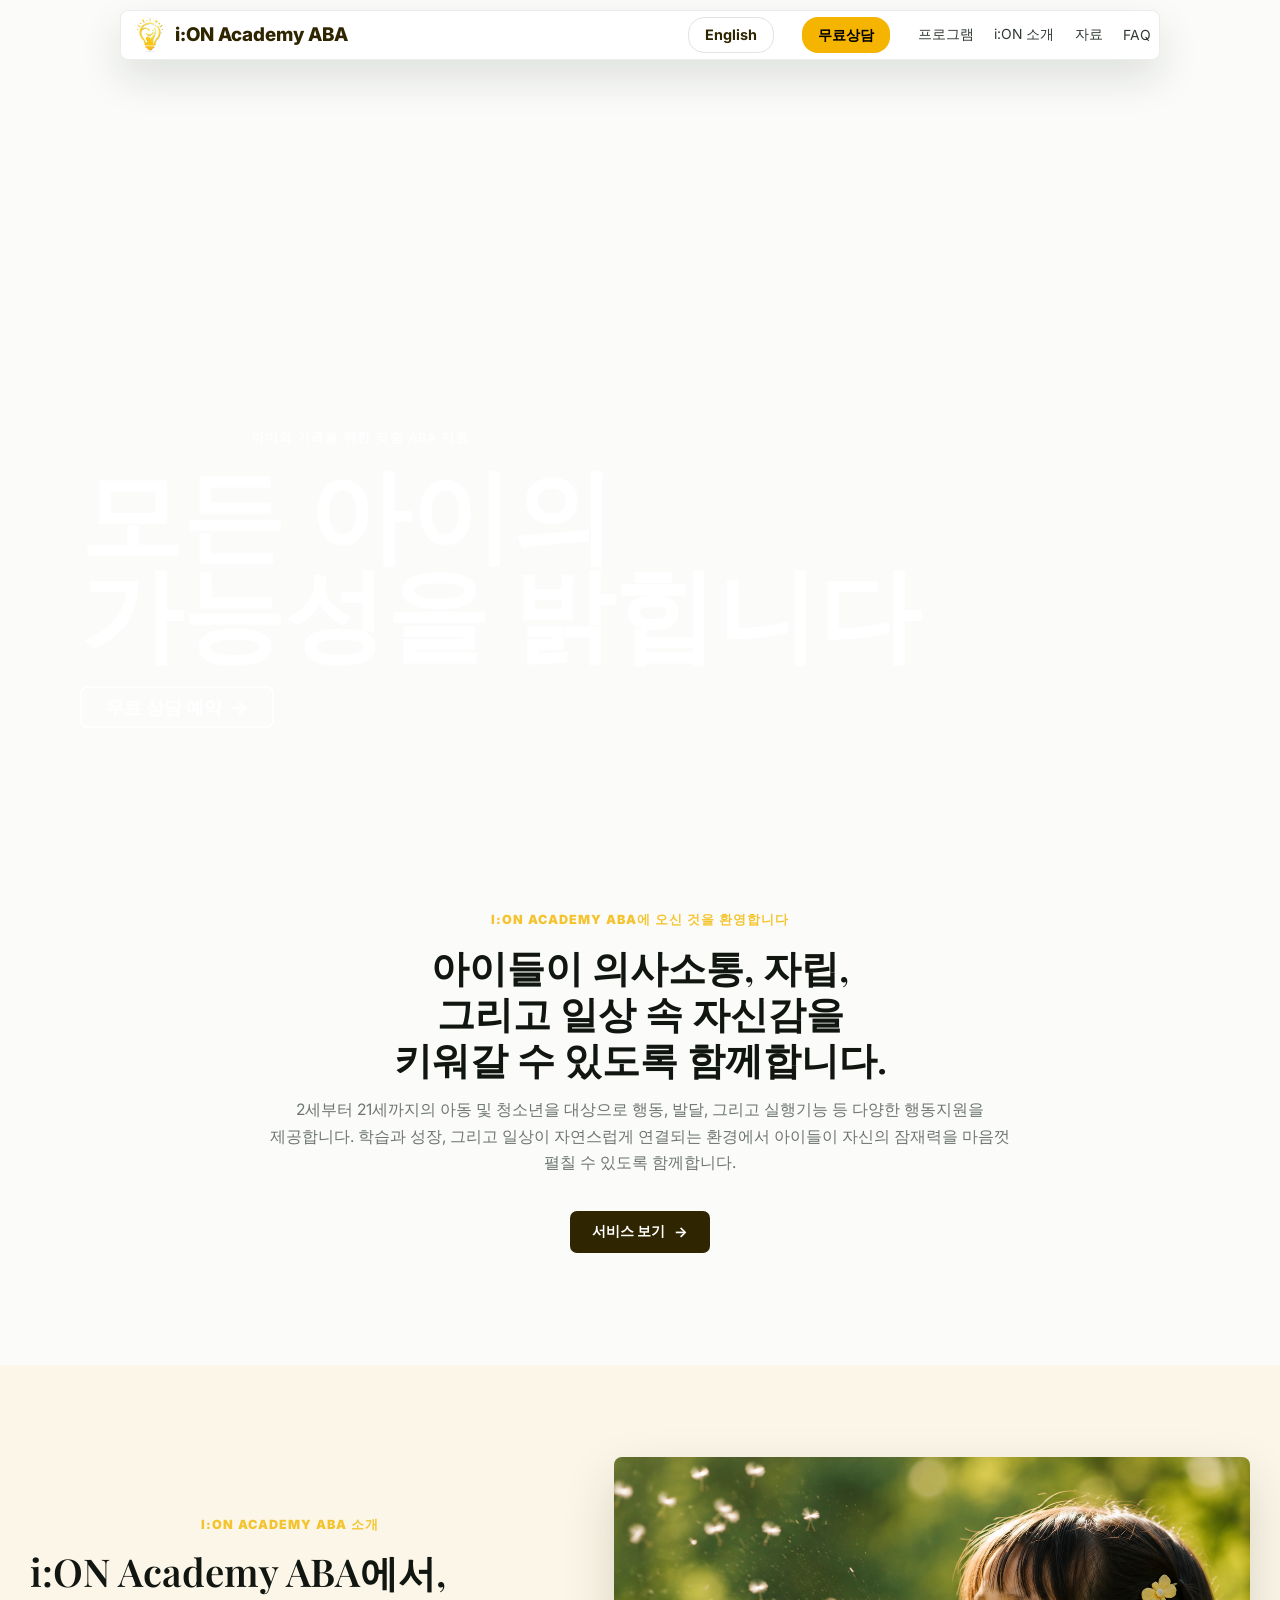
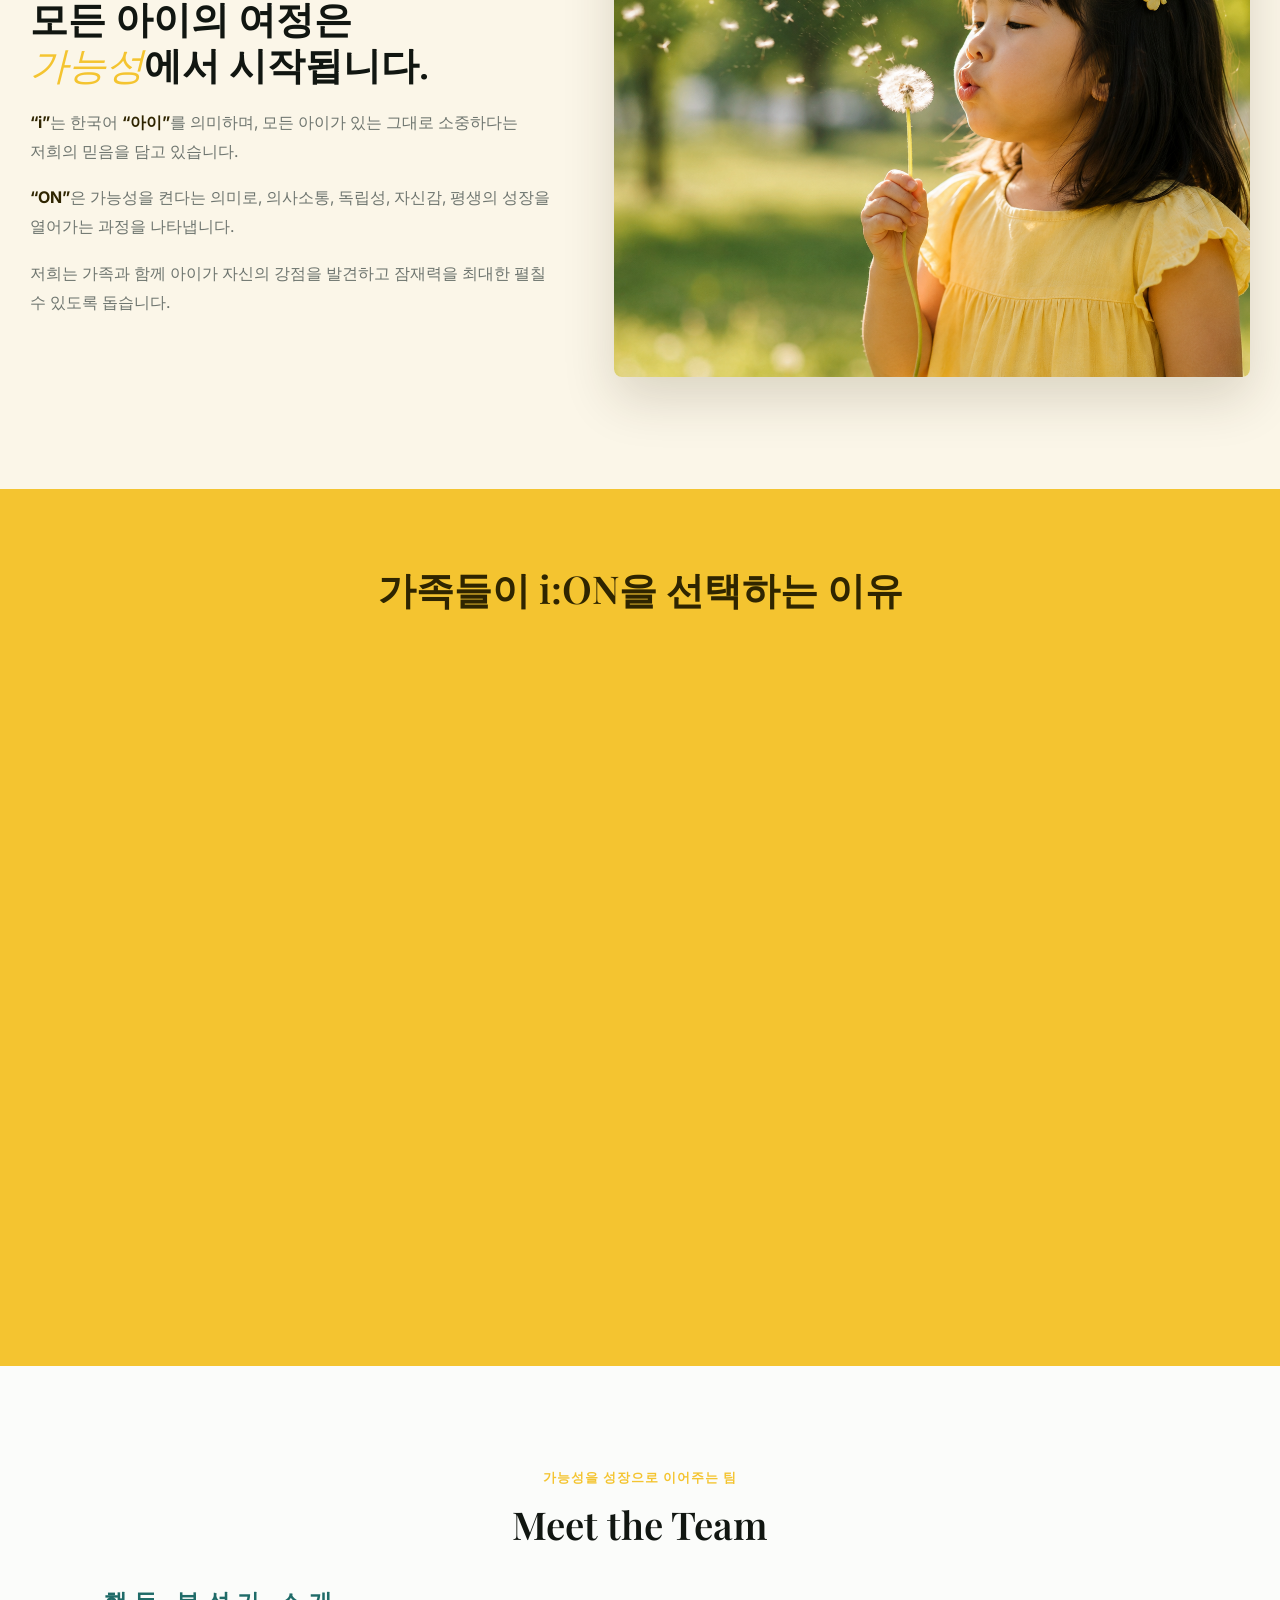
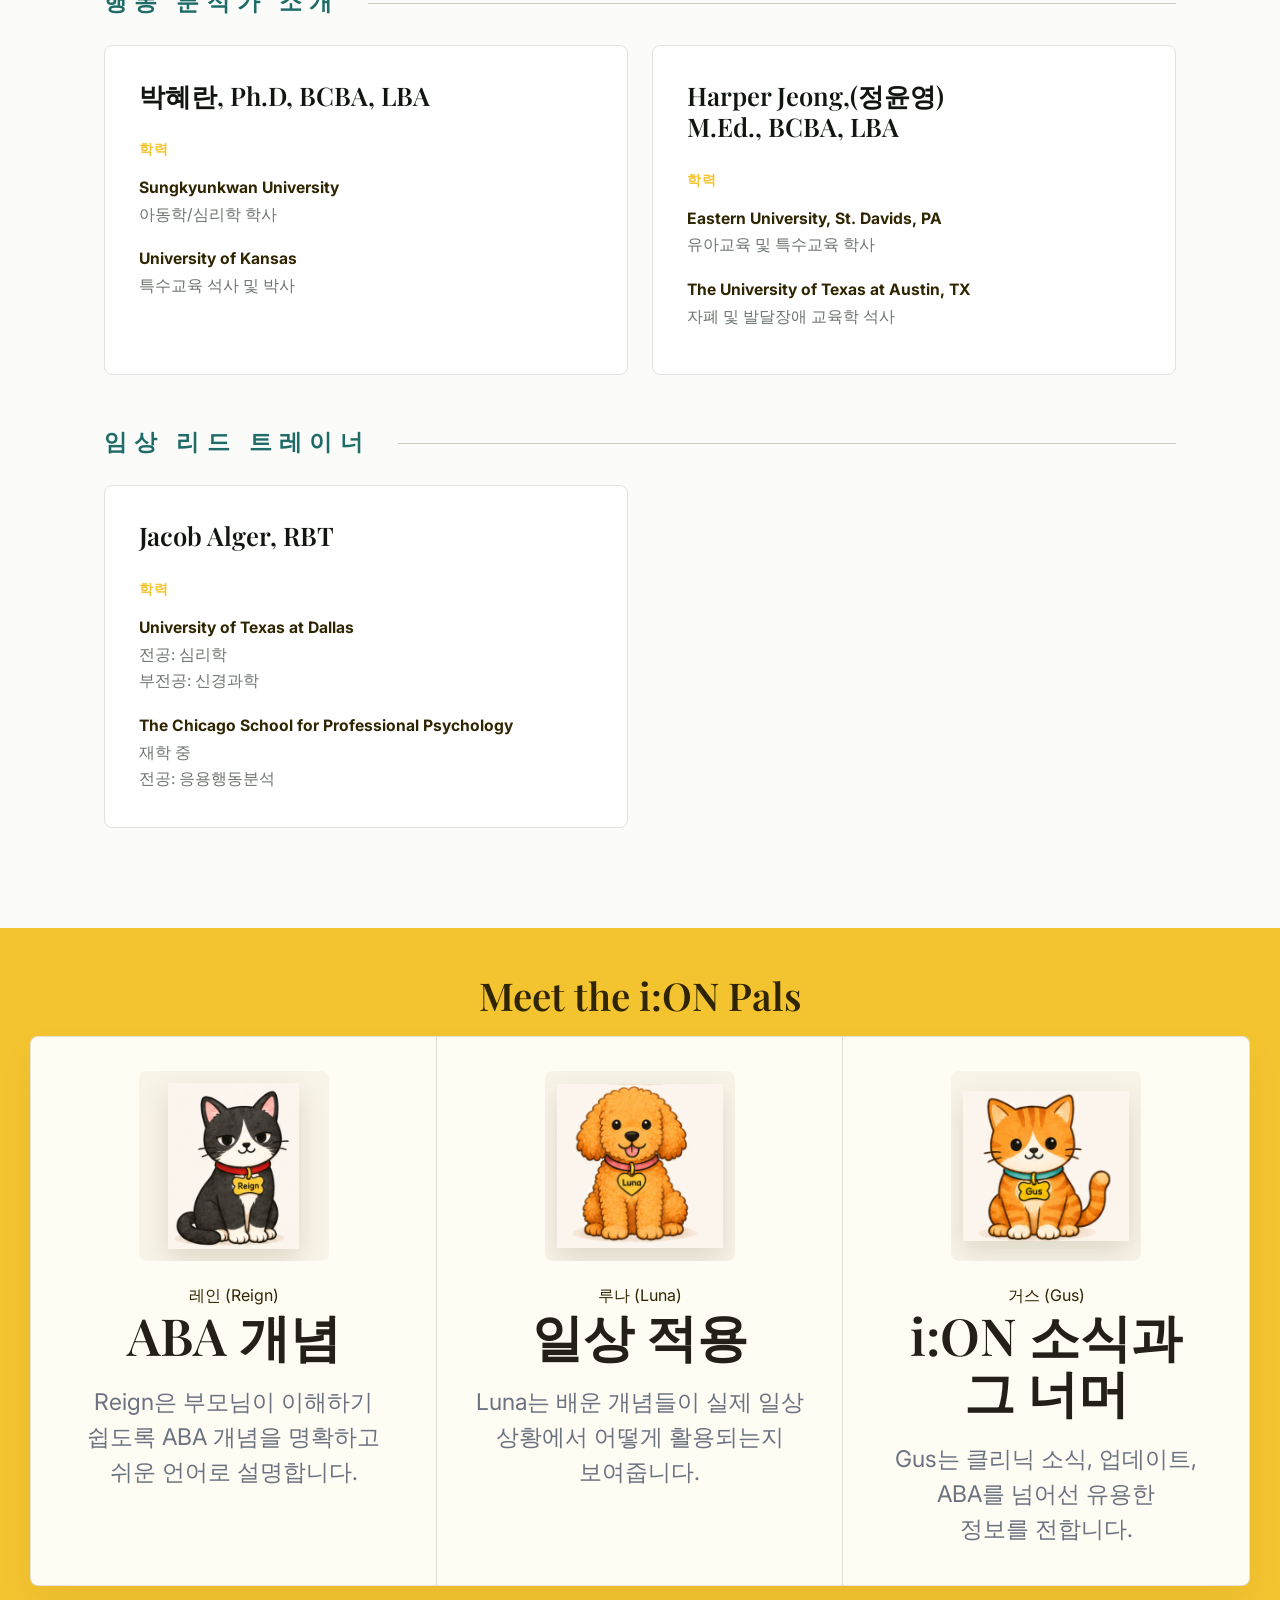
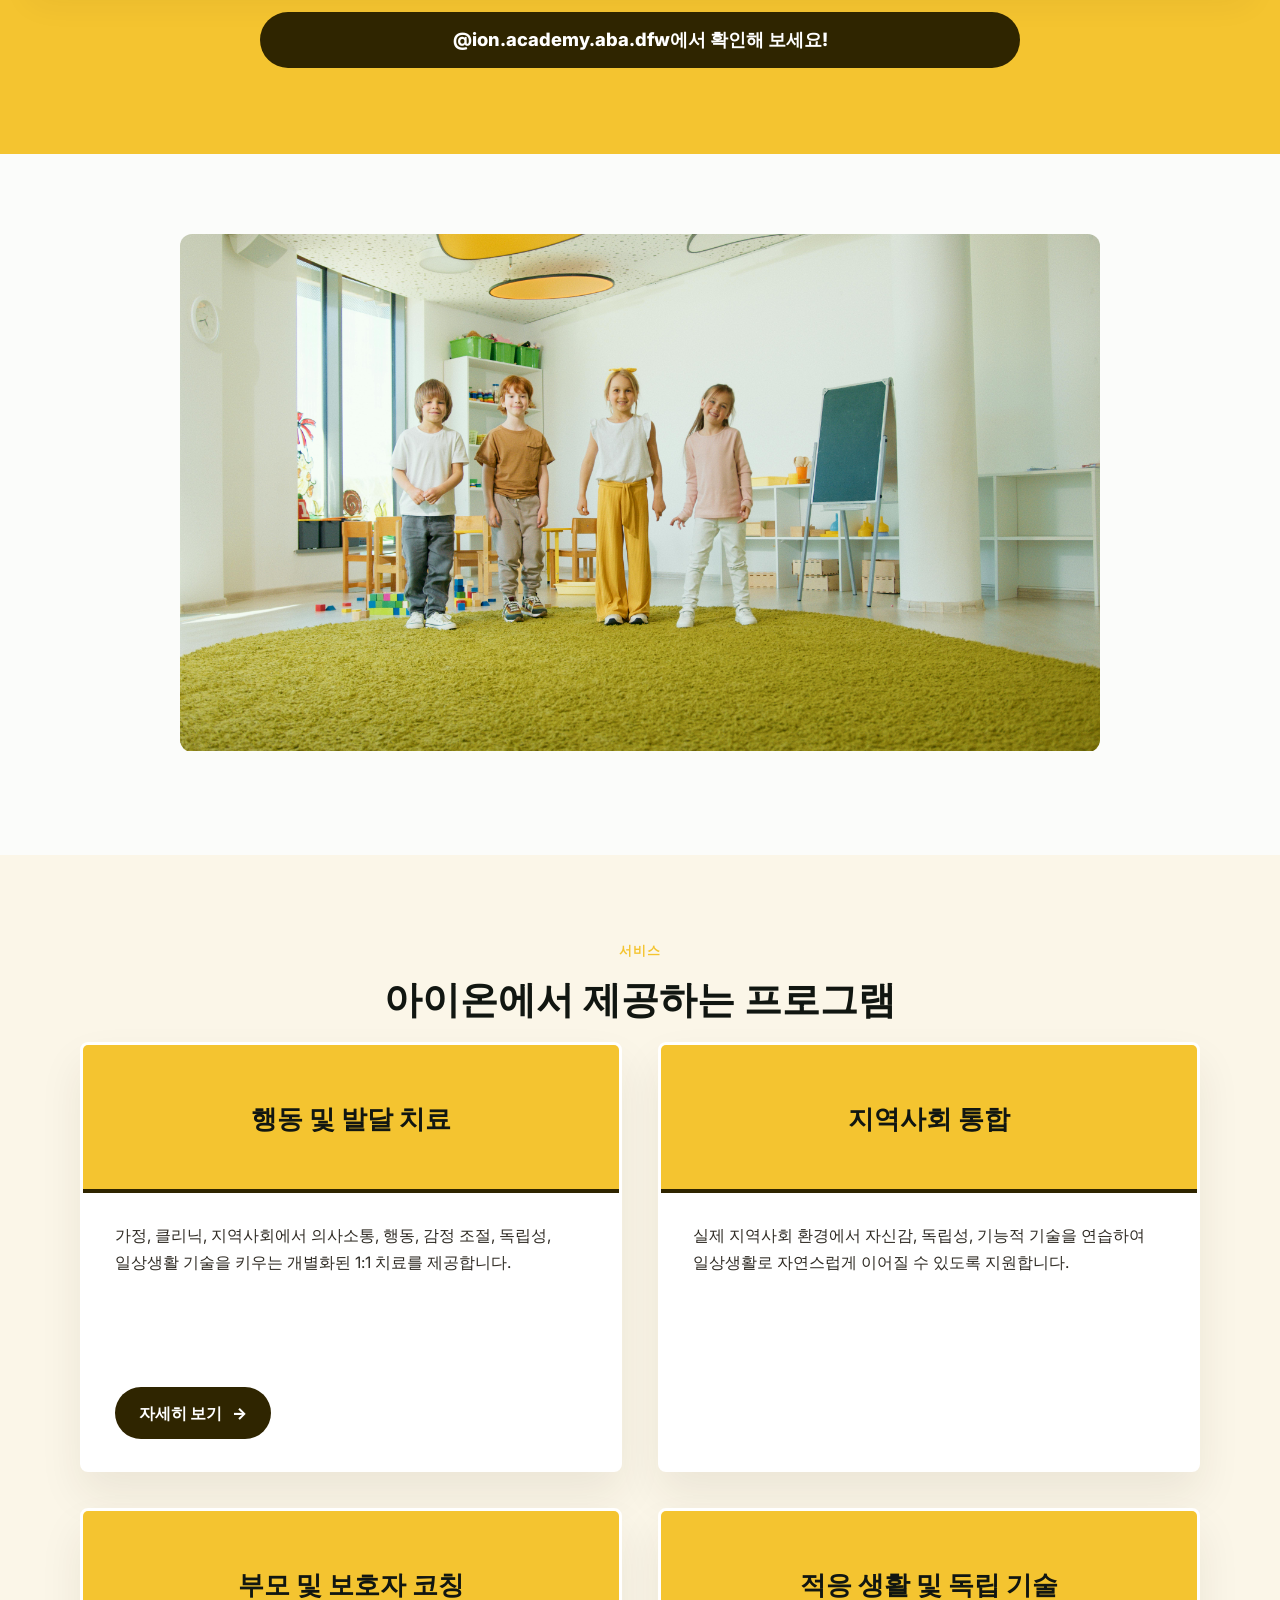
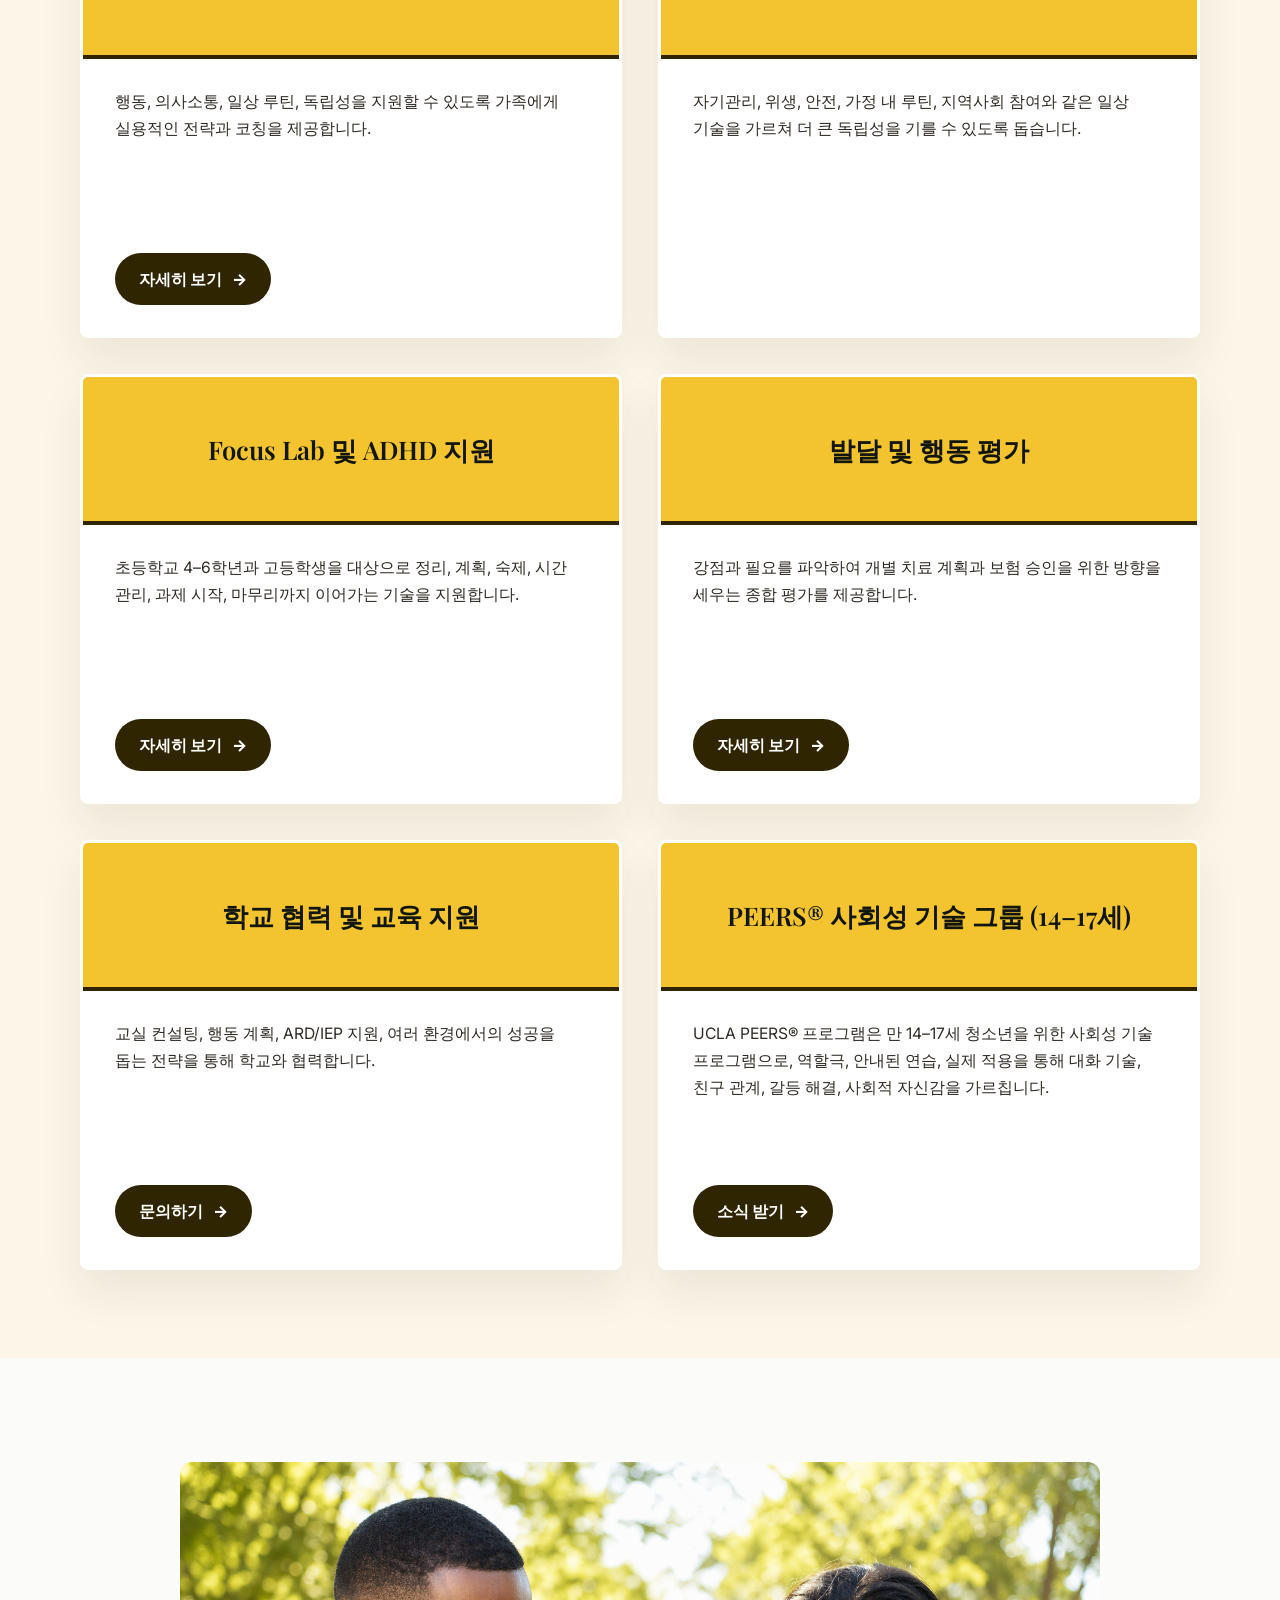
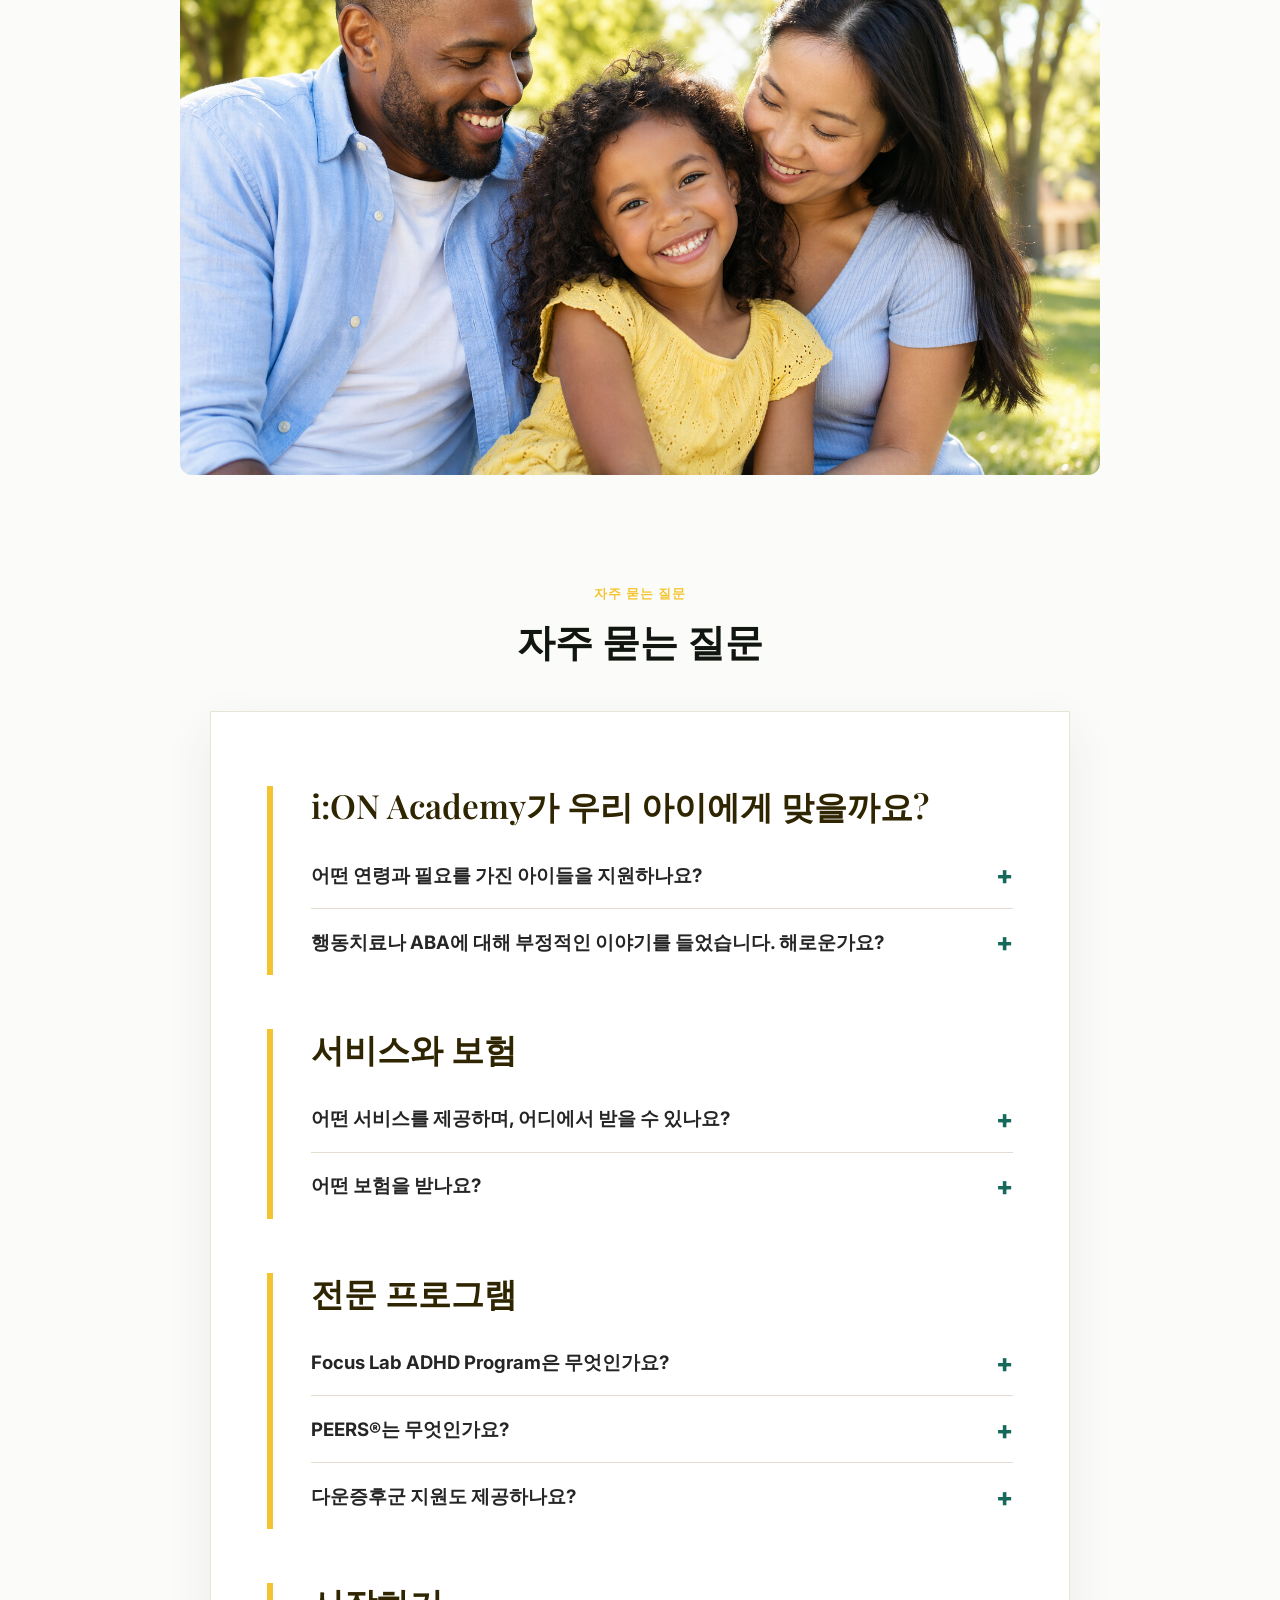
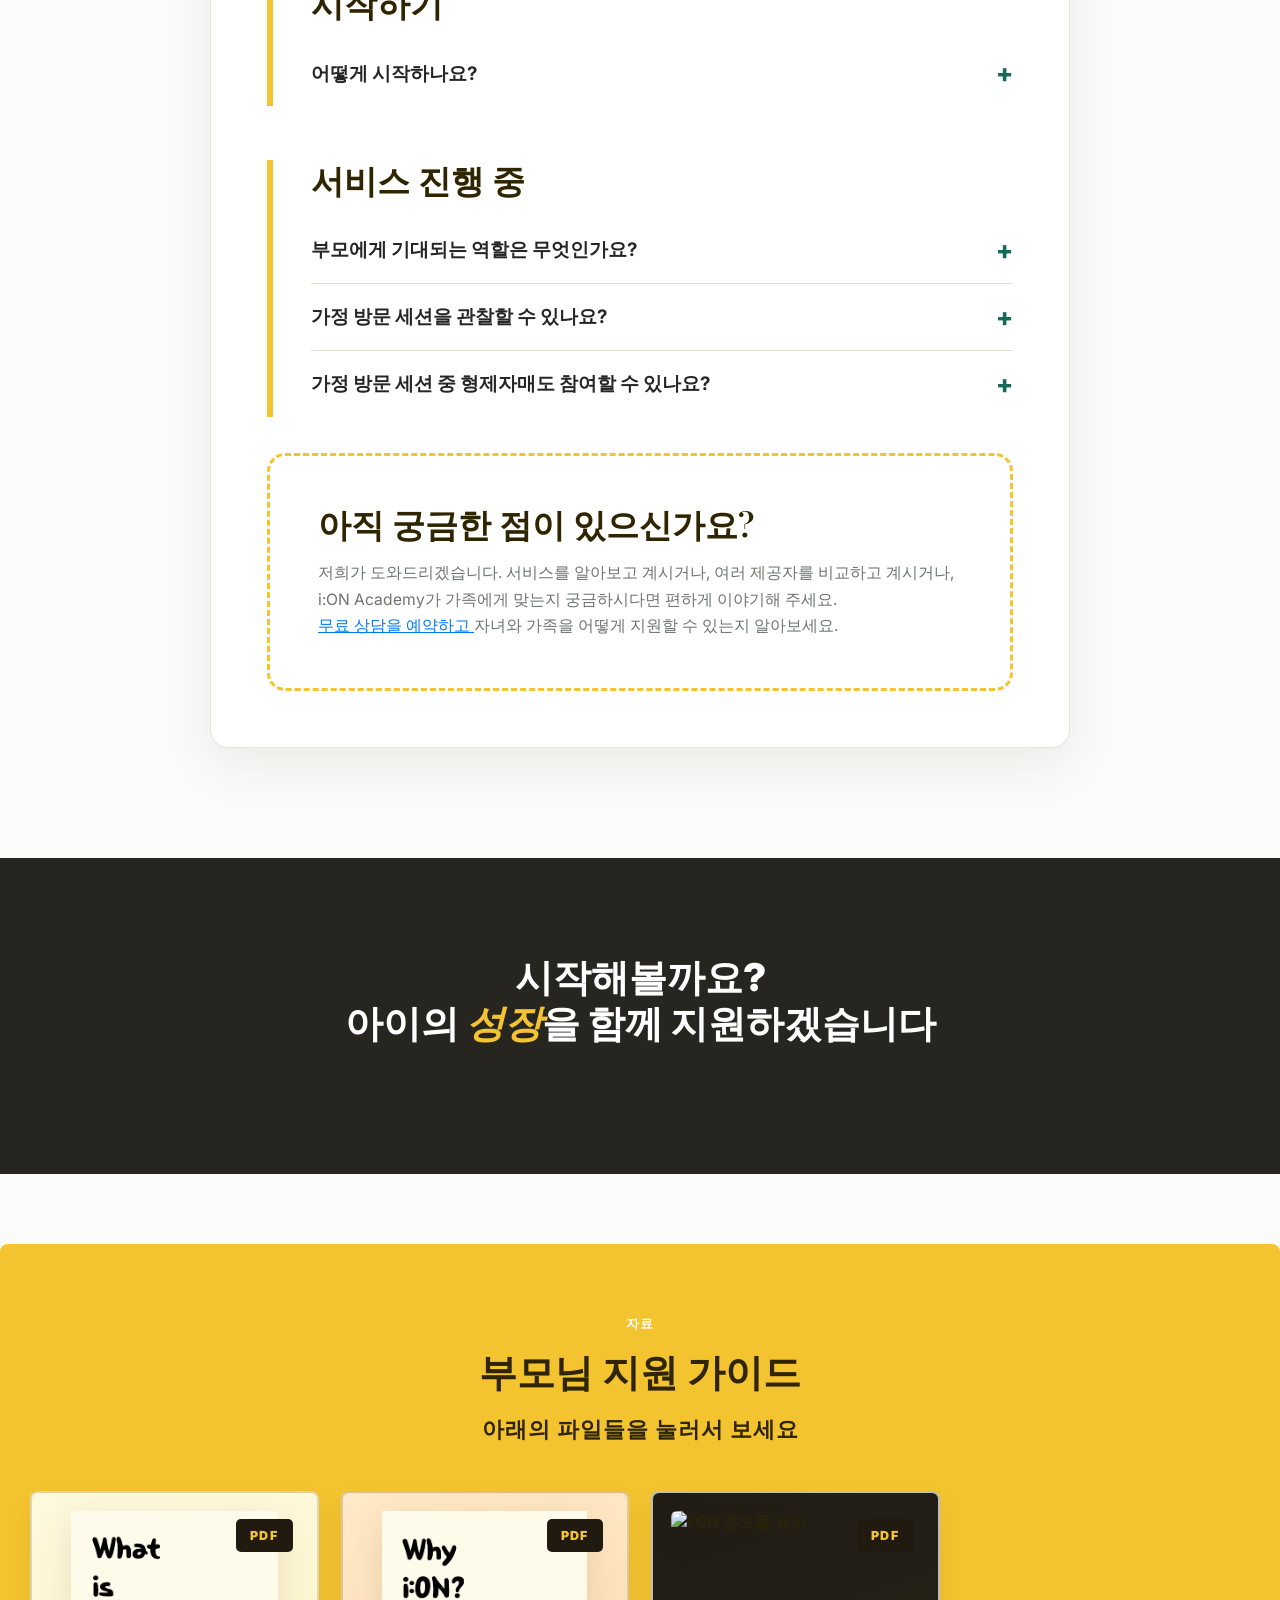
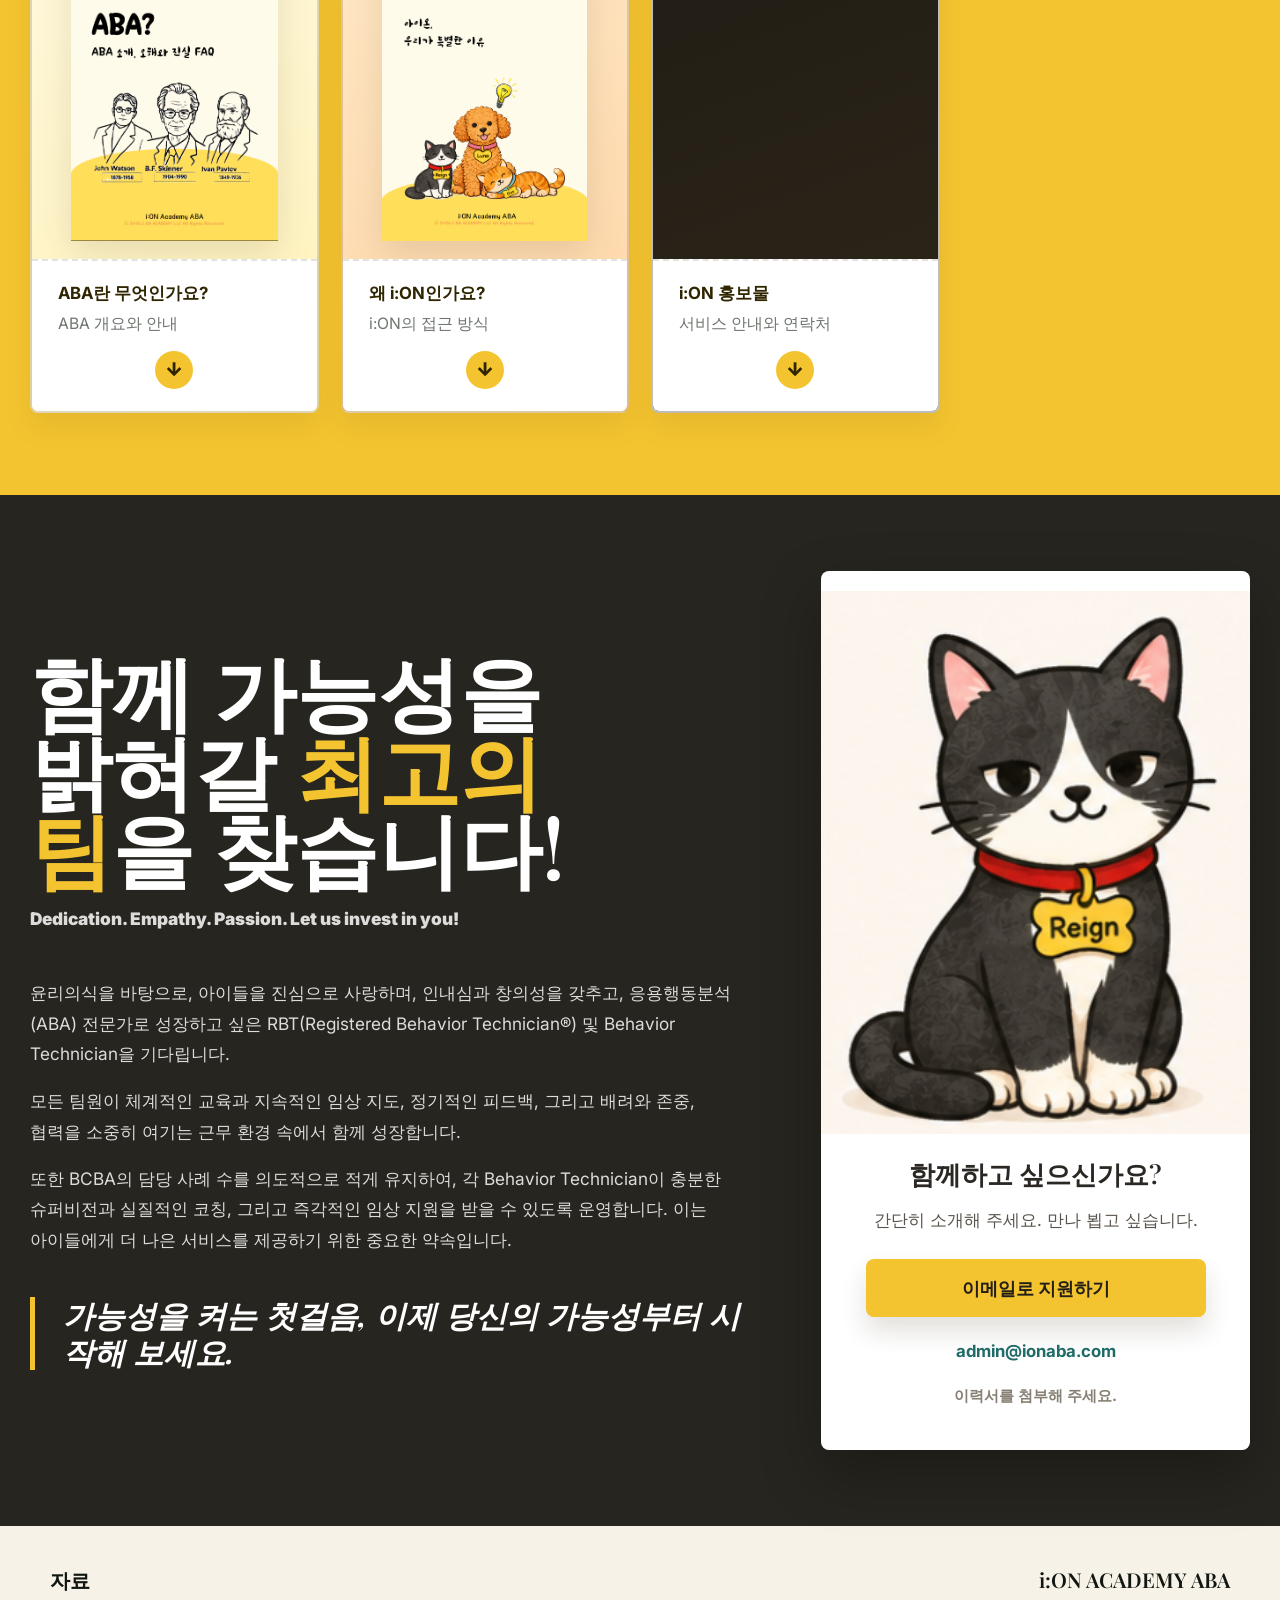
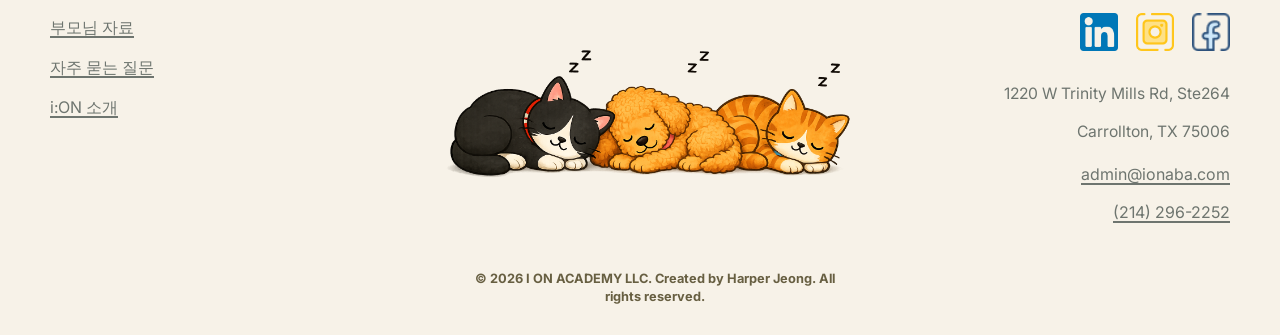
==== commit 85879f46: "Add SEO metadata and social previews" ====
--- a/ko.html
+++ b/ko.html
@@ -3,6 +3,34 @@
   <head>
     <meta charset="UTF-8" />
     <title>i:ON Academy ABA | 한국어</title>
+    <meta
+      name="description"
+      content="아이들의 가능성을 ON으로 켜는 가족 중심 ABA 지원."
+    />
+    <link rel="canonical" href="https://www.ionaba.com/ko.html" />
+    <link rel="icon" type="image/png" sizes="512x512" href="assets/social/ion-pals-icon.png" />
+    <link rel="apple-touch-icon" href="assets/social/ion-pals-icon.png" />
+    <meta property="og:type" content="website" />
+    <meta property="og:site_name" content="i:ON Academy ABA" />
+    <meta property="og:title" content="i:ON Academy ABA" />
+    <meta
+      property="og:description"
+      content="아이들의 가능성을 ON으로 켜는 가족 중심 ABA 지원."
+    />
+    <meta property="og:url" content="https://www.ionaba.com/ko.html" />
+    <meta property="og:image" content="https://www.ionaba.com/assets/social/ion-difference-share.png" />
+    <meta property="og:image:secure_url" content="https://www.ionaba.com/assets/social/ion-difference-share.png" />
+    <meta property="og:image:type" content="image/png" />
+    <meta property="og:image:width" content="842" />
+    <meta property="og:image:height" content="1282" />
+    <meta property="og:image:alt" content="The i:ON Difference with Reign, Luna, and Gus." />
+    <meta name="twitter:card" content="summary_large_image" />
+    <meta name="twitter:title" content="i:ON Academy ABA" />
+    <meta
+      name="twitter:description"
+      content="아이들의 가능성을 ON으로 켜는 가족 중심 ABA 지원."
+    />
+    <meta name="twitter:image" content="https://www.ionaba.com/assets/social/ion-difference-share.png" />
     <link rel="preconnect" href="https://images.unsplash.com" />
     <link rel="preconnect" href="https://fonts.googleapis.com" />
     <link rel="preconnect" href="https://fonts.gstatic.com" crossorigin />
@@ -10,7 +38,7 @@
       href="https://fonts.googleapis.com/css2?family=Inter:wght@400;500;600;700&family=Playfair+Display:wght@500;600&display=swap"
       rel="stylesheet"
     />
-    <link rel="stylesheet" href="styles.css?v=mobile-partner-cards-20260706" />
+    <link rel="stylesheet" href="styles.css?v=mobile-header-partners-20260706" />
     <meta name="viewport" content="width=device-width, initial-scale=1.0">
   </head>
   <body>
--- a/styles.css
+++ b/styles.css
@@ -99,13 +99,21 @@
 
 .nav {
   display: flex;
-  gap: 24px;
+  flex: 0 0 auto;
+  flex-wrap: nowrap;
+  align-items: center;
+  gap: clamp(12px, 1.6vw, 24px);
   color: #303a32;
   font-size: 0.87rem;
+  white-space: nowrap;
 }
 
 .nav a {
+  display: inline-flex;
+  flex: 0 0 auto;
+  align-items: center;
   overflow-wrap: normal;
+  white-space: nowrap;
   word-break: normal;
 }
 
@@ -238,6 +246,10 @@
   text-align: center;
 }
 
+.white-eyebrow {
+  color: #fff;
+}
+
 .hero-copy p {
   color: rgba(255, 255, 255, 0.8);
   font-size: 0.79rem;
@@ -314,7 +326,7 @@
 }
 
 .intro {
-  max-width: 680px;
+  max-width: 820px;
   margin: 92px auto 112px;
   padding: 0 24px;
   text-align: center;
@@ -331,6 +343,31 @@
   margin-right: auto;
   margin-left: auto;
   max-width: 560px;
+  font-family: "Playfair Display", Georgia, serif;
+  font-size: clamp(1.8rem, 3vw, 2.6rem);
+  font-weight: 600;
+  line-height: 1.2;
+}
+
+.intro .intro-primary-heading {
+  max-width: 720px;
+  color: #1d2430;
+  font-size: clamp(3.2rem, 6.5vw, 5rem);
+  line-height: 0.96;
+}
+
+.intro-highlight {
+  color: var(--green);
+}
+
+.intro-mark {
+  display: inline;
+  background: linear-gradient(to top, var(--green) 0 46%, transparent 46% 100%);
+}
+
+.intro .intro-secondary-heading {
+  max-width: 560px;
+  margin: 28px auto 0;
   font-family: "Playfair Display", Georgia, serif;
   font-size: clamp(1.8rem, 3vw, 2.6rem);
   font-weight: 600;
@@ -371,6 +408,407 @@
   letter-spacing: 0.05em;
 }
 
+.light-framework {
+  --light-l: #f8dc73;
+  --light-i: #f3cb45;
+  --light-g: #e8b020;
+  --light-h: #c88e0a;
+  --light-t: #986600;
+  background: #fbfaf7;
+  padding: 74px max(22px, calc((100vw - 1440px) / 2)) 84px;
+  color: #1d2430;
+}
+
+.light-framework-inner {
+  max-width: 1360px;
+  margin: 0 auto;
+  text-align: center;
+}
+
+.light-framework h2 {
+  margin-bottom: 12px;
+  font-size: clamp(2.2rem, 4vw, 3.45rem);
+  line-height: 1;
+  white-space: nowrap;
+}
+
+.light-title-word {
+  letter-spacing: 0.03em;
+}
+
+.light-title-dot {
+  display: inline-block;
+  margin: 0 0.14em;
+  color: #cfc7bb;
+  font-size: 0.42em;
+  line-height: 1;
+  vertical-align: 0.16em;
+}
+
+.light-inline-word {
+  color: #1d2430;
+  font-weight: 700;
+  letter-spacing: 0.03em;
+}
+
+.light-title-l {
+  color: var(--light-l);
+}
+
+.light-title-i {
+  color: var(--light-i);
+}
+
+.light-title-g {
+  color: var(--light-g);
+}
+
+.light-title-h {
+  color: var(--light-h);
+}
+
+.light-title-t {
+  color: var(--light-t);
+}
+
+.light-wheel-prompt {
+  margin: 0 0 26px;
+  color: #1f6b68;
+  font-size: clamp(0.78rem, 1.3vw, 0.95rem);
+  font-weight: 800;
+  letter-spacing: 0.12em;
+  text-transform: uppercase;
+}
+
+.light-wheel-stage {
+  display: flex;
+  justify-content: center;
+}
+
+.light-wheel {
+  position: relative;
+  width: clamp(360px, 68vw, 680px);
+  aspect-ratio: 1;
+  container-type: inline-size;
+  overflow: visible;
+  filter: drop-shadow(0 22px 38px rgba(47, 37, 0, 0.14));
+}
+
+.light-wheel::before {
+  position: absolute;
+  inset: 0;
+  border: 2px solid #e4d9bf;
+  border-radius: 50%;
+  content: "";
+  pointer-events: none;
+  z-index: 2;
+}
+
+.light-wheel-segment {
+  position: absolute;
+  inset: 0;
+  cursor: pointer;
+  outline: none;
+  z-index: 1;
+}
+
+.wheel-learning {
+  --front-fill: #fdf6e1;
+  --back-fill: #fbecbe;
+  --content-x: 31.63%;
+  --content-y: 24.72%;
+  clip-path: polygon(4.38% 34.03%, 5.56% 30.99%, 6.94% 28.05%, 8.51% 25.20%, 10.27% 22.47%, 12.21% 19.86%, 14.33% 17.39%, 16.60% 15.06%, 19.03% 12.90%, 21.59% 10.90%, 24.28% 9.08%, 27.09% 7.44%, 30.01% 6.00%, 33.01% 4.75%, 36.09% 3.71%, 39.24% 2.88%, 42.43% 2.26%, 45.66% 1.86%, 48.90% 1.68%, 49.51% 28.34%, 48.05% 28.42%, 46.61% 28.60%, 45.18% 28.88%, 43.77% 29.25%, 42.38% 29.72%, 41.04% 30.27%, 39.73% 30.92%, 38.47% 31.65%, 37.26% 32.47%, 36.11% 33.37%, 35.03% 34.34%, 34.01% 35.38%, 33.06% 36.49%, 32.19% 37.66%, 31.40% 38.88%, 30.70% 40.16%, 30.08% 41.48%, 29.55% 42.84%);
+}
+
+.wheel-integrity {
+  --front-fill: #fcf4df;
+  --back-fill: #f8e7ba;
+  --content-x: 68.37%;
+  --content-y: 24.72%;
+  clip-path: polygon(51.10% 1.68%, 54.34% 1.86%, 57.57% 2.26%, 60.76% 2.88%, 63.91% 3.71%, 66.99% 4.75%, 69.99% 6.00%, 72.91% 7.44%, 75.72% 9.08%, 78.41% 10.90%, 80.97% 12.90%, 83.40% 15.06%, 85.67% 17.39%, 87.79% 19.86%, 89.73% 22.47%, 91.49% 25.20%, 93.06% 28.05%, 94.44% 30.99%, 95.62% 34.03%, 70.45% 42.84%, 69.92% 41.48%, 69.30% 40.16%, 68.60% 38.88%, 67.81% 37.66%, 66.94% 36.49%, 65.99% 35.38%, 64.97% 34.34%, 63.89% 33.37%, 62.74% 32.47%, 61.53% 31.65%, 60.27% 30.92%, 58.96% 30.27%, 57.62% 29.72%, 56.23% 29.25%, 54.82% 28.88%, 53.39% 28.60%, 51.95% 28.42%, 50.49% 28.34%);
+}
+
+.wheel-grace {
+  --front-fill: #f9f1dc;
+  --back-fill: #f2e2b0;
+  --content-x: 79.72%;
+  --content-y: 59.66%;
+  clip-path: polygon(96.29% 36.11%, 97.12% 39.26%, 97.74% 42.45%, 98.14% 45.68%, 98.32% 48.92%, 98.28% 52.17%, 98.03% 55.42%, 97.56% 58.63%, 96.87% 61.81%, 95.97% 64.94%, 94.86% 67.99%, 93.55% 70.97%, 92.04% 73.85%, 90.34% 76.62%, 88.46% 79.27%, 86.40% 81.79%, 84.18% 84.17%, 81.81% 86.39%, 79.29% 88.45%, 63.13% 67.24%, 64.26% 66.31%, 65.32% 65.32%, 66.32% 64.25%, 67.24% 63.12%, 68.08% 61.93%, 68.85% 60.69%, 69.52% 59.40%, 70.11% 58.07%, 70.61% 56.70%, 71.01% 55.29%, 71.32% 53.87%, 71.53% 52.43%, 71.64% 50.97%, 71.66% 49.52%, 71.58% 48.06%, 71.40% 46.61%, 71.12% 45.18%, 70.75% 43.77%);
+}
+
+.wheel-hope {
+  --front-fill: #f5edda;
+  --back-fill: #eeddac;
+  --content-x: 50%;
+  --content-y: 81.25%;
+  clip-path: polygon(77.52% 89.74%, 74.78% 91.50%, 71.93% 93.07%, 68.99% 94.45%, 65.96% 95.62%, 62.85% 96.59%, 59.69% 97.35%, 56.49% 97.90%, 53.25% 98.22%, 50.00% 98.33%, 46.75% 98.22%, 43.51% 97.90%, 40.31% 97.35%, 37.15% 96.59%, 34.04% 95.62%, 31.01% 94.45%, 28.07% 93.07%, 25.22% 91.50%, 22.48% 89.74%, 37.67% 67.81%, 38.89% 68.60%, 40.17% 69.31%, 41.49% 69.92%, 42.85% 70.45%, 44.24% 70.89%, 45.66% 71.23%, 47.09% 71.47%, 48.54% 71.62%, 50.00% 71.67%, 51.46% 71.62%, 52.91% 71.47%, 54.34% 71.23%, 55.76% 70.89%, 57.15% 70.45%, 58.51% 69.92%, 59.83% 69.31%, 61.11% 68.60%, 62.33% 67.81%);
+}
+
+.wheel-trust {
+  --front-fill: #f0e8d9;
+  --back-fill: #e6d6a8;
+  --content-x: 20.28%;
+  --content-y: 59.66%;
+  clip-path: polygon(20.71% 88.45%, 18.19% 86.39%, 15.82% 84.17%, 13.60% 81.79%, 11.54% 79.27%, 9.66% 76.62%, 7.96% 73.85%, 6.45% 70.97%, 5.14% 67.99%, 4.03% 64.94%, 3.13% 61.81%, 2.44% 58.63%, 1.97% 55.42%, 1.72% 52.17%, 1.68% 48.92%, 1.86% 45.68%, 2.26% 42.45%, 2.88% 39.26%, 3.71% 36.11%, 29.25% 43.77%, 28.88% 45.18%, 28.60% 46.61%, 28.42% 48.06%, 28.34% 49.52%, 28.36% 50.97%, 28.47% 52.43%, 28.68% 53.87%, 28.99% 55.29%, 29.39% 56.70%, 29.89% 58.07%, 30.48% 59.40%, 31.15% 60.69%, 31.92% 61.93%, 32.76% 63.12%, 33.68% 64.25%, 34.68% 65.32%, 35.74% 66.31%, 36.87% 67.24%);
+}
+
+.light-wheel-face {
+  position: absolute;
+  inset: 0;
+  background: var(--front-fill);
+  transition: filter 0.22s ease, opacity 0.3s ease, transform 0.3s ease;
+}
+
+.light-wheel-face-back {
+  background: var(--back-fill);
+  opacity: 0;
+  pointer-events: none;
+  transform: scale(0.92);
+}
+
+.light-wheel-segment:hover .light-wheel-face-front,
+.light-wheel-segment:focus-visible .light-wheel-face-front {
+  filter: brightness(0.975);
+}
+
+.light-wheel-segment:focus-visible .light-wheel-face-front,
+.light-wheel-segment:focus-visible .light-wheel-face-back {
+  box-shadow: inset 0 0 0 3px rgba(244, 196, 48, 0.9);
+}
+
+.light-wheel-segment.is-active .light-wheel-face-front {
+  opacity: 0;
+  pointer-events: none;
+}
+
+.light-wheel-segment.is-active .light-wheel-face-back {
+  opacity: 1;
+  pointer-events: auto;
+  transform: scale(1);
+}
+
+.light-wheel-segment.is-flipping .light-wheel-face-back {
+  animation: lightFacePop 0.46s ease;
+}
+
+@keyframes lightFacePop {
+  0% {
+    transform: scale(0.92);
+  }
+
+  48% {
+    transform: scale(1.03);
+  }
+
+  100% {
+    transform: scale(1);
+  }
+}
+
+.light-wheel-content {
+  position: absolute;
+  left: var(--content-x);
+  top: var(--content-y);
+  display: flex;
+  width: 27cqw;
+  transform: translate(-50%, -50%);
+  align-items: center;
+  flex-direction: column;
+  pointer-events: none;
+  text-align: center;
+}
+
+.light-wheel-content-wide {
+  width: 29cqw;
+}
+
+.light-wheel-letter {
+  font-family: "Playfair Display", Georgia, serif;
+  font-size: clamp(1.85rem, 7vw, 3.8rem);
+  font-size: 8.5cqw;
+  font-weight: 700;
+  line-height: 0.9;
+  paint-order: stroke fill;
+  pointer-events: none;
+  -webkit-text-stroke: 0.018em #1d2430;
+}
+
+.light-wheel-name {
+  margin-top: 0.35cqw;
+  color: #1d2430;
+  font-family: Inter, system-ui, sans-serif;
+  font-size: clamp(0.66rem, 2vw, 1.18rem);
+  font-size: 2.8cqw;
+  font-weight: 700;
+  line-height: 1;
+  pointer-events: none;
+}
+
+.light-wheel-desc-title {
+  font-family: "Playfair Display", Georgia, serif;
+  font-size: clamp(0.72rem, 2.2vw, 1.5rem);
+  font-size: 3.45cqw;
+  font-weight: 700;
+  line-height: 1;
+  margin-bottom: 1cqw;
+  pointer-events: none;
+}
+
+.light-wheel-desc-copy {
+  color: #5a4b28;
+  display: flex;
+  flex-direction: column;
+  font-family: Inter, system-ui, sans-serif;
+  font-size: clamp(0.5rem, 1.5vw, 0.92rem);
+  font-size: 2.25cqw;
+  font-weight: 600;
+  line-height: 1.26;
+  pointer-events: none;
+}
+
+.wheel-text-learning {
+  color: #b87900;
+}
+
+.wheel-text-integrity {
+  color: #c46f13;
+}
+
+.wheel-text-grace {
+  color: var(--light-g);
+}
+
+.wheel-text-hope {
+  color: var(--light-h);
+}
+
+.wheel-text-trust {
+  color: var(--light-t);
+}
+
+.light-wheel-joy-ring {
+  position: absolute;
+  left: 50%;
+  top: 50%;
+  z-index: 5;
+  display: flex;
+  width: 42%;
+  height: 42%;
+  transform: translate(-50%, -50%);
+  align-items: center;
+  justify-content: center;
+  border: 2px solid #e0ac10;
+  border-radius: 50%;
+  background: radial-gradient(circle at 42% 36%, #fff8ca 0%, #ffe58a 44%, #f4c430 70%, #eab41f 100%);
+  box-shadow: 0 12px 28px rgba(210, 160, 20, 0.3);
+  pointer-events: none;
+}
+
+.light-wheel-joy-ring span {
+  color: #2f2500;
+  font-family: "Playfair Display", Georgia, serif;
+  font-size: clamp(1.6rem, 5.8vw, 3.1rem);
+  font-size: 7.2cqw;
+  font-weight: 700;
+  letter-spacing: 0.02em;
+  line-height: 1;
+}
+
+@media (max-width: 560px) {
+  .light-wheel {
+    width: min(430px, 94vw);
+  }
+
+  .light-wheel-prompt {
+    margin-bottom: 18px;
+    font-size: 0.72rem;
+    letter-spacing: 0.1em;
+  }
+
+  .light-wheel-content-wide {
+    width: 31cqw;
+  }
+
+  .light-wheel-desc-copy {
+    font-size: 2.35cqw;
+  }
+}
+
+@media (prefers-reduced-motion: reduce) {
+  .fade-in,
+  .service-grid article,
+  .check-list li {
+    opacity: 1;
+    transform: none;
+    transition: none;
+    animation: none;
+  }
+
+  .choice-in-view .check-list li {
+    animation: none;
+  }
+
+  .light-wheel-segment.is-flipping .light-wheel-face-back {
+    animation: none;
+  }
+
+  .light-wheel-face {
+    transition: none;
+  }
+}
+
+.light-joy {
+  max-width: 980px;
+  margin: 12px auto 0;
+  padding-top: 9px;
+  color: #5f574c;
+}
+
+.light-joy p:first-child {
+  margin: 0 auto;
+  max-width: 900px;
+  font-size: clamp(1.1rem, 1.8vw, 1.45rem);
+  line-height: 1.55;
+}
+
+.light-joy p:first-child strong {
+  color: #4a5360;
+}
+
+.light-joy .joy-highlight {
+  color: #b67900;
+  font-family: "Playfair Display", Georgia, serif;
+  font-weight: 700;
+  letter-spacing: 0.03em;
+}
+
+.light-joy p:last-child {
+  margin: 30px 0 0;
+  color: #1d2430;
+  font-family: "Playfair Display", Georgia, serif;
+  font-size: clamp(2rem, 3.2vw, 2.3rem);
+  font-weight: 600;
+  line-height: 1.15;
+}
+
+.payoff-mark {
+  position: relative;
+  display: inline-block;
+  z-index: 0;
+}
+
+.payoff-mark::after {
+  position: absolute;
+  right: -0.08em;
+  bottom: 0;
+  left: -0.08em;
+  z-index: -1;
+  height: 0.5em;
+  background: linear-gradient(90deg, rgba(244, 196, 48, 0.72), rgba(232, 176, 32, 0.98) 55%, rgba(244, 196, 48, 0.66));
+  clip-path: polygon(1% 18%, 98% 0, 100% 80%, 2% 100%);
+  content: "";
+}
+
 .green-band {
   background: var(--green);
   color: var(--deep);
@@ -401,6 +839,10 @@
 
 .split .eyebrow {
   color: rgba(47, 37, 0, 0.7);
+}
+
+.split .white-eyebrow {
+  color: #fff;
 }
 
 .split-copy p {
@@ -435,6 +877,9 @@
   cursor: default;
   opacity: 0;
   transform: translateX(-22px) translateY(18px);
+}
+
+.choice-in-view .check-list li {
   animation:
     choiceCardIn 0.7s cubic-bezier(0.2, 0.75, 0.24, 1) forwards,
     choiceCardFloat 5s ease-in-out infinite;
@@ -581,6 +1026,35 @@
   font-weight: 700;
 }
 
+.pronunciation-note {
+  display: inline-flex;
+  align-items: center;
+  gap: 0.35em;
+  margin: 0 0.2em;
+  padding: 0.08em 0.28em 0.12em;
+  background: rgba(244, 196, 48, 0.24);
+  border-bottom: 2px dotted rgba(47, 37, 0, 0.45);
+  border-top: 0;
+  border-right: 0;
+  border-left: 0;
+  border-radius: 6px 6px 2px 2px;
+  color: #2f2500;
+  cursor: pointer;
+  font: inherit;
+  font-weight: 700;
+  white-space: nowrap;
+}
+
+.pronunciation-note:hover,
+.pronunciation-note:focus-visible {
+  background: rgba(244, 196, 48, 0.38);
+}
+
+.pronunciation-note:focus-visible {
+  outline: 2px solid rgba(47, 37, 0, 0.45);
+  outline-offset: 3px;
+}
+
 .team {
   max-width: 1120px;
   margin: 104px auto 100px;
@@ -986,6 +1460,8 @@
   color: #242019;
   font-size: clamp(1.1rem, 2vw, 1.45rem);
   font-weight: 900;
+  line-height: 1.16;
+  text-align: center;
   box-shadow: 0 18px 34px rgba(0, 0, 0, 0.18);
 }
 
@@ -1054,14 +1530,18 @@
   border-radius: 8px;
   box-shadow: 0 24px 60px rgba(0, 0, 0, 0.28);
   color: #2b2823;
+  overflow: hidden;
   text-align: center;
 }
 
 .careers-card img {
-  width: 138px;
-  height: 138px;
+  display: block;
+  width: calc(100% + 68px);
+  max-width: none;
+  height: auto;
+  margin: -22px -34px 24px;
+  background: #fff;
   object-fit: contain;
-  margin-bottom: 26px;
 }
 
 .careers-card h3 {
@@ -1149,7 +1629,7 @@
 }
 
 .resource-heading .eyebrow {
-  color: rgba(47, 37, 0, 0.7);
+  color: #fff;
 }
 
 .resource-section h2 {
@@ -1345,17 +1825,18 @@
   margin-top: 0;
   overflow: hidden;
   background: rgba(255, 255, 255, 0.95);
-  border: 2px solid rgba(47, 37, 0, 0.16);
+  border: 1px solid rgba(47, 37, 0, 0.12);
   border-radius: 8px;
-  box-shadow: 0 16px 34px rgba(47, 37, 0, 0.08);
+  box-shadow: 0 16px 34px rgba(47, 37, 0, 0.06);
 }
 
 .family-topic-card {
   display: flex;
-  min-height: 470px;
+  min-height: 250px;
   flex-direction: column;
   align-items: center;
-  padding: 30px 28px 34px;
+  justify-content: flex-start;
+  padding: 34px 34px 38px;
   background: transparent;
   border-right: 1px solid rgba(47, 37, 0, 0.14);
   color: var(--deep);
@@ -1371,16 +1852,33 @@
   background: rgba(255, 249, 225, 0.72);
 }
 
+.family-topic-label {
+  margin: 0 0 12px;
+  color: #e5a719;
+  font-size: clamp(0.86rem, 1.2vw, 1rem);
+  font-weight: 800;
+  letter-spacing: 0.22em;
+  line-height: 1.25;
+  text-transform: uppercase;
+}
+
+.family-topic-card h3 {
+  margin: 0 0 22px;
+  color: #242019;
+  font-size: clamp(2.4rem, 4vw, 3.4rem);
+  line-height: 1.1;
+}
+
 .family-topic-image {
   display: flex;
   align-items: center;
   justify-content: center;
-  width: 100%;
-  height: 190px;
-  margin-bottom: 28px;
-  padding: 14px;
+  width: min(190px, 72%);
+  aspect-ratio: 1;
+  margin: 0 auto 24px;
+  padding: 12px;
   overflow: hidden;
-  background: #f5f2ec;
+  background: #f8f4e8;
   border-radius: 8px;
 }
 
@@ -1388,37 +1886,15 @@
   width: 100%;
   height: 100%;
   object-fit: contain;
-  filter: drop-shadow(0 12px 18px rgba(47, 37, 0, 0.14));
-}
-
-.family-topic-name {
-  display: inline-flex;
-  align-items: center;
-  justify-content: center;
-  min-width: 116px;
-  min-height: 46px;
-  margin-bottom: 26px;
-  padding: 0 22px;
-  background: #f5c13b;
-  border-radius: 999px;
-  color: #242019;
-  font-weight: 900;
-  letter-spacing: 0.02em;
-}
-
-.family-topic-card h3 {
-  margin: 0 0 22px;
-  color: #242019;
-  font-size: clamp(1.6rem, 2.2vw, 2.25rem);
-  line-height: 1.1;
-}
-
-.family-topic-card p {
+  filter: drop-shadow(0 10px 14px rgba(47, 37, 0, 0.14));
+}
+
+.family-topic-card > p:not(.family-topic-label) {
   max-width: 410px;
   margin: 0;
-  color: #5a544c;
-  font-size: clamp(1rem, 1.4vw, 1.3rem);
-  line-height: 1.55;
+  color: #6b7280;
+  font-size: clamp(1.1rem, 1.8vw, 1.45rem);
+  line-height: 1.52;
 }
 
 .family-topic-link {
@@ -1463,7 +1939,7 @@
 }
 
 .partners-heading .eyebrow {
-  color: rgba(47, 37, 0, 0.7);
+  color: var(--green);
 }
 
 .partners-heading-row {
@@ -1489,7 +1965,7 @@
 .partner-card {
   display: flex;
   height: 100%;
-  min-height: 275px;
+  min-height: 220px;
   flex-direction: column;
   justify-content: space-between;
   background: white;
@@ -1497,6 +1973,8 @@
   border-radius: 8px;
   overflow: hidden;
   box-shadow: 0 18px 42px rgba(47, 37, 0, 0.14), 0 4px 0 rgba(47, 37, 0, 0.04);
+  color: inherit;
+  text-decoration: none;
   transition: transform 0.22s ease, box-shadow 0.22s ease;
 }
 
@@ -1505,10 +1983,15 @@
   box-shadow: 0 26px 58px rgba(47, 37, 0, 0.2), 0 6px 0 rgba(47, 37, 0, 0.05);
 }
 
+.partner-card:focus-visible {
+  outline: 3px solid var(--green);
+  outline-offset: 4px;
+}
+
 .band {
   display: grid;
-  gap: 8px;
-  padding: 26px 28px 24px;
+  gap: 5px;
+  padding: 16px 18px 15px;
   background: #fff2bf;
   border-bottom: 1px solid rgba(47, 37, 0, 0.12);
 }
@@ -1526,7 +2009,7 @@
 .pname {
   color: #201a11;
   font-family: "Playfair Display", Georgia, serif;
-  font-size: clamp(1.45rem, 2vw, 2rem);
+  font-size: clamp(1.02rem, 1.4vw, 1.4rem);
   font-weight: 700;
   line-height: 1.08;
 }
@@ -1536,22 +2019,22 @@
   flex: 1 1 auto;
   flex-direction: column;
   justify-content: space-between;
-  padding: 26px 28px 24px;
+  padding: 16px 18px 16px;
 }
 
 .pdesc {
-  margin: 0 0 22px;
+  margin: 0 0 14px;
   color: #4c473f;
-  font-size: 1rem;
-  line-height: 1.65;
+  font-size: 0.92rem;
+  line-height: 1.5;
 }
 
 .foot {
   display: flex;
   align-items: center;
   justify-content: space-between;
-  gap: 18px;
-  padding-top: 22px;
+  gap: 12px;
+  padding-top: 14px;
   border-top: 1px solid rgba(47, 37, 0, 0.15);
   color: rgba(47, 37, 0, 0.68);
   font-weight: 700;
@@ -1575,7 +2058,7 @@
 
 .visit {
   color: var(--ink);
-  font-size: 1.03rem;
+  font-size: 0.9rem;
   font-weight: 900;
   white-space: nowrap;
 }
@@ -1669,7 +2152,9 @@
 footer a {
   display: block;
   margin-top: 6px;
-  text-decoration: none;
+  text-decoration: underline;
+  text-underline-offset: 0.18em;
+  text-decoration-thickness: 1.5px;
   color: var(--muted);
   font-size: clamp(0.92rem, 1.25vw, 1.08rem);
 }
@@ -2485,52 +2970,58 @@
 
 .button.yellow.contact-cta {
   display: inline-flex;
+  align-items: center;
+  justify-content: center;
   min-height: 68px;
-  padding: 0 46px;
+  padding: 0 clamp(14px, 3.6vw, 46px);
   border-radius: 999px;
   color: #242019;
-  font-size: clamp(1.1rem, 2vw, 1.45rem);
+  font-size: clamp(0.62rem, 3vw, 1.45rem);
   font-weight: 900;
+  line-height: 1.16;
+  text-align: center;
+  white-space: nowrap;
 }
 
 @media (max-width: 980px) {
   .site-header .nav.active {
     display: flex !important;
     position: absolute;
-    top: calc(100% + 10px);
-    right: 10px;
-    width: min(330px, calc(100vw - 28px));
-    padding: 12px;
-    gap: 4px;
+    top: 100%;
+    right: 0;
+    width: 220px;
+    padding: 10px;
+    gap: 10px;
     flex-direction: column;
-    background: rgba(255, 255, 255, 0.98);
-    border: 1px solid rgba(46, 36, 0, 0.12);
-    border-radius: 8px;
-    box-shadow: 0 18px 42px rgba(22, 27, 22, 0.16);
+    align-items: stretch;
+    background: white;
+    border: 1px solid rgba(47, 37, 0, 0.1);
+    border-radius: 12px;
+    box-shadow: 0 18px 42px rgba(47, 37, 0, 0.18);
     z-index: 99999;
   }
 
   .site-header .nav.active a {
-    display: flex;
-    align-items: center;
-    min-height: 48px;
-    padding: 0 16px;
-    border-radius: 7px;
+    display: block;
+    min-height: auto;
+    padding: 4px 6px;
+    border-radius: 0;
     color: var(--deep);
-    font: 800 1rem/1.15 Inter, sans-serif;
+    font: 800 0.95rem/1.3 Inter, sans-serif;
     letter-spacing: 0;
+    white-space: nowrap;
+    text-align: left;
     text-decoration: none;
     transition:
       background-color 0.18s ease,
-      color 0.18s ease,
-      transform 0.18s ease;
+      color 0.18s ease;
   }
 
   .site-header .nav.active a:hover,
   .site-header .nav.active a:focus-visible {
-    background: var(--green);
-    color: var(--deep);
-    transform: translateX(4px);
+    background: #f4c430;
+    color: #2f2500;
+    text-decoration: none;
     outline: none;
   }
 
@@ -2564,6 +3055,66 @@
   border-radius: 16px;
   font: 700 0.9rem/1 Inter, system-ui, sans-serif;
   white-space: nowrap;
+}
+
+@media (max-width: 1180px) {
+  .site-header {
+    width: calc(100% - 20px);
+    max-width: 100%;
+    gap: 12px;
+  }
+
+  .site-header .nav {
+    display: none;
+  }
+
+  .site-header .nav.active {
+    display: flex !important;
+    position: absolute;
+    top: 100%;
+    right: 0;
+    width: 220px;
+    padding: 10px;
+    gap: 10px;
+    flex-direction: column;
+    align-items: stretch;
+    background: white;
+    border: 1px solid rgba(47, 37, 0, 0.1);
+    border-radius: 12px;
+    box-shadow: 0 18px 42px rgba(47, 37, 0, 0.18);
+    z-index: 99999;
+  }
+
+  .site-header .nav.active a {
+    display: block;
+    min-height: auto;
+    padding: 4px 6px;
+    border-radius: 0;
+    color: var(--deep);
+    font: 800 0.95rem/1.3 Inter, sans-serif;
+    letter-spacing: 0;
+    white-space: nowrap;
+    text-align: left;
+    text-decoration: none;
+    transition:
+      background-color 0.18s ease,
+      color 0.18s ease;
+  }
+
+  .site-header .nav.active a:hover,
+  .site-header .nav.active a:focus-visible {
+    background: #f4c430;
+    color: #2f2500;
+    text-decoration: none;
+    outline: none;
+  }
+
+  .site-header .hamburger {
+    display: block !important;
+    border-radius: 7px;
+    padding: 4px 8px;
+    line-height: 1;
+  }
 }
 
 @media (max-width: 720px) {
@@ -2891,13 +3442,66 @@
 }
 
 @media (max-width: 520px) {
+  .site-header {
+    min-height: 58px;
+    gap: 5px;
+    padding: 8px 8px;
+  }
+
+  .brand {
+    flex: 1 1 104px;
+    gap: 5px;
+    min-width: 104px;
+  }
+
+  .brand-logo {
+    width: 40px;
+    height: 40px;
+  }
+
+  .brand span {
+    display: block;
+    max-width: 86px;
+    overflow: visible;
+    color: var(--deep);
+    font-size: 0.72rem;
+    font-weight: 800;
+    line-height: 1.05;
+    text-overflow: clip;
+    white-space: normal;
+  }
+
+  .site-header .lang-switch,
+  .site-header .header-cta {
+    min-height: 32px;
+    padding: 0 10px;
+    border-radius: 14px;
+    font-size: 0.72rem;
+    line-height: 1;
+  }
+
+  .site-header .lang-switch {
+    flex: 0 0 auto;
+    min-width: 48px;
+  }
+
+  .site-header .header-cta {
+    flex: 0 0 auto;
+    max-width: 116px;
+  }
+
+  .site-header .hamburger {
+    flex: 0 0 auto;
+    font-size: 25px;
+  }
+
   .partners-section {
-    padding: 32px 14px 64px;
+    padding: 32px 10px 64px;
   }
 
   .partners-grid {
-    grid-template-columns: 1fr;
-    gap: 14px;
+    grid-template-columns: repeat(2, minmax(0, 1fr));
+    gap: 8px;
   }
 
   .partner-card {
@@ -2905,45 +3509,1618 @@
   }
 
   .band {
-    gap: 6px;
-    padding: 14px 16px 12px;
+    gap: 5px;
+    padding: 10px 9px 9px;
   }
 
   .band .eyebrow {
-    font-size: 0.62rem;
-    letter-spacing: 0.08em;
+    font-size: 0.48rem;
+    letter-spacing: 0.06em;
+    line-height: 1.18;
   }
 
   .pname {
-    font-size: clamp(1.05rem, 5.4vw, 1.45rem);
-    line-height: 1.12;
+    font-size: clamp(0.9rem, 4.7vw, 1.12rem);
+    line-height: 1.08;
   }
 
   .body {
-    padding: 16px;
+    padding: 10px 9px 12px;
   }
 
   .pdesc {
-    margin-bottom: 16px;
-    font-size: 0.9rem;
-    line-height: 1.48;
+    margin-bottom: 10px;
+    font-size: 0.68rem;
+    line-height: 1.38;
   }
 
   .foot {
     align-items: flex-start;
     flex-direction: column;
-    gap: 10px;
-    padding-top: 14px;
+    gap: 8px;
+    padding-top: 10px;
   }
 
   .loc {
     align-items: flex-start;
-    font-size: 0.86rem;
-    line-height: 1.25;
+    gap: 5px;
+    font-size: 0.68rem;
+    line-height: 1.2;
     white-space: normal;
   }
 
+  .dot {
+    width: 6px;
+    height: 6px;
+    margin-top: 0.28em;
+  }
+
   .visit {
-    font-size: 0.95rem;
-  }
-}
+    font-size: 0.82rem;
+  }
+}
+
+@media (max-width: 980px) {
+  .light-framework {
+    padding: 62px 20px 70px;
+  }
+
+  .light-framework h2 {
+    margin-bottom: 12px;
+  }
+}
+
+@media (max-width: 620px) {
+  .light-framework {
+    padding: 46px 12px 54px;
+  }
+
+  .light-framework h2 {
+    margin-bottom: 10px;
+    font-size: clamp(1.85rem, 8vw, 2.45rem);
+  }
+
+  .light-joy {
+    margin-top: 8px;
+    padding-top: 7px;
+  }
+}
+
+.family-topic-card .family-topic-label {
+  margin: 0 0 12px;
+  color: #e5a719;
+  font-family: Inter, system-ui, -apple-system, BlinkMacSystemFont, "Segoe UI", sans-serif;
+  font-size: clamp(0.86rem, 1.2vw, 1rem);
+  font-weight: 800;
+  letter-spacing: 0.22em;
+  line-height: 1.25;
+  text-transform: uppercase;
+}
+
+.family-topic-card h3 {
+  margin: 0 0 22px;
+  color: #242019;
+  font-family: "Playfair Display", Georgia, serif;
+  font-size: clamp(2.4rem, 4vw, 3.4rem);
+  font-weight: 600;
+  line-height: 1.1;
+}
+
+.family-topic-card > p:not(.family-topic-label) {
+  max-width: 410px;
+  margin: 0;
+  color: #6b7280;
+  font-size: clamp(1.1rem, 1.8vw, 1.45rem);
+  line-height: 1.52;
+}
+
+.family-topic-card .family-topic-image {
+  display: flex;
+  align-items: center;
+  justify-content: center;
+  width: min(190px, 72%);
+  height: auto;
+  aspect-ratio: 1;
+  margin: 0 auto 24px;
+  padding: 12px;
+  overflow: hidden;
+  background: #f8f4e8;
+  border-radius: 8px;
+}
+
+.family-topic-card .family-topic-image img {
+  width: 100%;
+  height: 100%;
+  object-fit: contain;
+  filter: drop-shadow(0 10px 14px rgba(47, 37, 0, 0.14));
+}
+
+@media (max-width: 720px) {
+  .family-topics-grid {
+    grid-template-columns: 1fr;
+  }
+
+  .family-topic-card {
+    min-height: auto;
+    padding: 30px 24px 34px;
+  }
+
+  .family-topic-card .family-topic-image {
+    width: min(170px, 68%);
+    margin-bottom: 22px;
+  }
+}
+
+@media (max-width: 520px) {
+  .family-topics-grid {
+    grid-template-columns: 1fr;
+  }
+
+  .family-topic-card .family-topic-label {
+    font-size: 0.78rem;
+    letter-spacing: 0.18em;
+  }
+
+  .family-topic-card h3 {
+    font-size: clamp(2.15rem, 12vw, 2.8rem);
+  }
+
+  .family-topic-card .family-topic-image {
+    width: min(150px, 62%);
+    margin-bottom: 18px;
+    padding: 10px;
+  }
+
+  .family-topic-card > p:not(.family-topic-label) {
+    font-size: clamp(1rem, 5.5vw, 1.25rem);
+    line-height: 1.5;
+  }
+}
+
+@media (max-width: 720px) {
+  .light-framework h2 {
+    font-size: clamp(1.45rem, 6.2vw, 2rem);
+  }
+
+  footer {
+    grid-template-columns: minmax(0, 1fr) minmax(72px, 92px) minmax(0, 1fr);
+    align-items: start;
+    justify-items: stretch;
+    gap: 10px;
+    padding: 22px 12px 18px;
+    text-align: left;
+  }
+
+  .footer-resources {
+    grid-column: 1;
+    order: 1;
+    width: auto;
+    justify-items: start;
+    text-align: left;
+  }
+
+  footer > .footer-finale {
+    grid-column: 2;
+    order: 2;
+    width: auto;
+    justify-items: center;
+    text-align: center;
+  }
+
+  .footer-contact {
+    grid-column: 3;
+    order: 3;
+    width: auto;
+    justify-items: end;
+    text-align: right;
+  }
+
+  footer div {
+    gap: 7px;
+  }
+
+  footer h3 {
+    margin-bottom: 2px;
+    font-size: clamp(0.68rem, 2.5vw, 0.82rem);
+    line-height: 1.15;
+  }
+
+  footer a,
+  footer p {
+    margin-top: 2px;
+    font-size: clamp(0.56rem, 2.25vw, 0.72rem);
+    line-height: 1.28;
+  }
+
+  footer .social-links {
+    justify-content: flex-end;
+    gap: 7px;
+    margin: 0 0 4px;
+  }
+
+  footer .social-links img {
+    width: 22px;
+    height: 22px;
+  }
+
+  .footer-copyright {
+    max-width: 92px;
+    margin-top: 2px;
+    font-size: 0.44rem;
+    line-height: 1.2;
+  }
+
+  .service-learn {
+    align-self: center;
+    margin-right: auto;
+    margin-left: auto;
+    text-align: center;
+  }
+
+  .family-topics-grid {
+    grid-template-columns: repeat(3, minmax(220px, 1fr));
+    gap: 10px;
+    overflow-x: auto;
+    border-radius: 8px;
+    scroll-snap-type: x proximity;
+  }
+
+  .family-topic-card {
+    min-height: auto;
+    border-right: 1px solid rgba(47, 37, 0, 0.14);
+    border-bottom: 0;
+    scroll-snap-align: center;
+  }
+
+  .family-topic-card:last-child {
+    border-right: 0;
+  }
+}
+
+@media (max-width: 520px) {
+  .light-framework h2 {
+    font-size: clamp(1.12rem, 5.4vw, 1.5rem);
+  }
+
+  .light-title-dot {
+    margin: 0 0.08em;
+  }
+
+  footer {
+    grid-template-columns: minmax(0, 1fr) minmax(64px, 82px) minmax(0, 1fr);
+    gap: 8px;
+    padding: 18px 8px 16px;
+  }
+
+  footer h3 {
+    font-size: clamp(0.58rem, 2.8vw, 0.72rem);
+  }
+
+  footer a,
+  footer p {
+    font-size: clamp(0.5rem, 2.45vw, 0.64rem);
+  }
+
+  footer .social-links {
+    gap: 5px;
+  }
+
+  footer .social-links img {
+    width: 18px;
+    height: 18px;
+  }
+
+  .footer-copyright {
+    max-width: 78px;
+    font-size: 0.38rem;
+  }
+
+  .family-topics-grid {
+    grid-template-columns: repeat(3, minmax(190px, 1fr));
+  }
+}
+
+@media (max-width: 720px) {
+  .intro .intro-primary-heading {
+    font-size: clamp(2.35rem, 9.5vw, 3.25rem);
+    line-height: 1;
+  }
+
+  .intro .intro-secondary-heading {
+    font-size: clamp(1.35rem, 5vw, 1.85rem);
+  }
+
+  .light-joy p:last-child {
+    font-size: clamp(1.55rem, 6.2vw, 1.95rem);
+  }
+
+  .family-topic-card h3 {
+    font-size: clamp(1.85rem, 7vw, 2.35rem);
+  }
+
+  .family-topic-card > p:not(.family-topic-label) {
+    font-size: clamp(0.92rem, 3.8vw, 1.08rem);
+    line-height: 1.48;
+  }
+}
+
+@media (max-width: 520px) {
+  .intro .intro-primary-heading {
+    font-size: clamp(2rem, 8.4vw, 2.65rem);
+  }
+
+  .intro .intro-secondary-heading {
+    font-size: clamp(1.18rem, 4.8vw, 1.55rem);
+  }
+
+  .family-topic-card .family-topic-label {
+    font-size: 0.68rem;
+    letter-spacing: 0.16em;
+  }
+
+  .family-topic-card h3 {
+    font-size: clamp(1.65rem, 8.8vw, 2.1rem);
+  }
+
+  .family-topic-card > p:not(.family-topic-label) {
+    font-size: clamp(0.84rem, 4vw, 0.98rem);
+  }
+}
+
+@media (max-width: 720px) {
+  body {
+    font-size: 15px;
+  }
+
+  h2,
+  .about-intro,
+  .testimonial h2,
+  .team h2,
+  .services h2,
+  .faq h2,
+  .resource-section h2,
+  .partners-section h2,
+  .contact h2,
+  .careers-copy h2,
+  .family-topics-kicker {
+    font-size: clamp(1.45rem, 5.2vw, 2rem);
+    line-height: 1.14;
+  }
+
+  .hero-copy h1 {
+    font-size: clamp(2.35rem, 10vw, 3.3rem);
+    line-height: 1;
+  }
+
+  .intro .intro-primary-heading {
+    font-size: clamp(2rem, 8.2vw, 2.75rem);
+    line-height: 1.02;
+  }
+
+  .intro .intro-secondary-heading,
+  .team-grid h3,
+  .service-card-title h3,
+  .faq-category h3,
+  .faq-closing h3,
+  .careers-card h3,
+  .pname {
+    font-size: clamp(1.15rem, 4.4vw, 1.55rem);
+    line-height: 1.18;
+  }
+
+  .light-framework h2 {
+    font-size: clamp(1.25rem, 5vw, 1.65rem);
+  }
+
+  .light-joy p:first-child,
+  .intro p:not(.eyebrow),
+  .split-copy p,
+  .contact-copy p,
+  .services-intro,
+  .service-grid p,
+  details p,
+  .faq-closing p,
+  .family-topic-card > p:not(.family-topic-label),
+  .pdesc,
+  .team-grid ul,
+  footer p {
+    font-size: clamp(0.88rem, 3.4vw, 1rem);
+    line-height: 1.55;
+  }
+
+  .light-joy p:last-child {
+    font-size: clamp(1.35rem, 5.2vw, 1.7rem);
+  }
+
+  .family-topic-card h3 {
+    font-size: clamp(1.55rem, 6vw, 2rem);
+  }
+}
+
+@media (max-width: 520px) {
+  body {
+    font-size: 14px;
+  }
+
+  h2,
+  .about-intro,
+  .testimonial h2,
+  .team h2,
+  .services h2,
+  .faq h2,
+  .resource-section h2,
+  .partners-section h2,
+  .contact h2,
+  .careers-copy h2,
+  .family-topics-kicker {
+    font-size: clamp(1.25rem, 5.8vw, 1.65rem);
+    line-height: 1.14;
+  }
+
+  .hero-copy h1 {
+    font-size: clamp(2rem, 9vw, 2.75rem);
+  }
+
+  .intro .intro-primary-heading {
+    font-size: clamp(1.75rem, 7.6vw, 2.25rem);
+  }
+
+  .intro .intro-secondary-heading,
+  .team-grid h3,
+  .service-card-title h3,
+  .faq-category h3,
+  .faq-closing h3,
+  .careers-card h3,
+  .pname {
+    font-size: clamp(1rem, 4.6vw, 1.3rem);
+  }
+
+  .light-framework h2 {
+    font-size: clamp(1rem, 4.8vw, 1.28rem);
+  }
+
+  .light-joy p:first-child,
+  .intro p:not(.eyebrow),
+  .split-copy p,
+  .contact-copy p,
+  .services-intro,
+  .service-grid p,
+  details p,
+  .faq-closing p,
+  .family-topic-card > p:not(.family-topic-label),
+  .pdesc,
+  .team-grid ul,
+  footer p {
+    font-size: clamp(0.78rem, 3.8vw, 0.92rem);
+    line-height: 1.5;
+  }
+
+  .light-joy p:last-child {
+    font-size: clamp(1.15rem, 5.4vw, 1.45rem);
+  }
+
+  .family-topic-card h3 {
+    font-size: clamp(1.35rem, 7vw, 1.7rem);
+  }
+}
+
+@media (max-width: 720px) {
+  .hero-copy .button.light {
+    min-height: 34px;
+    padding: 0 14px;
+    border-width: 1px;
+    border-radius: 6px;
+    font-size: 0.78rem;
+    line-height: 1.05;
+  }
+
+  .hero-copy .button.light::after {
+    margin-left: 6px;
+  }
+
+  .family-topics-grid {
+    grid-template-columns: repeat(3, minmax(142px, 1fr));
+    gap: 6px;
+    overflow-x: auto;
+  }
+
+  .family-topic-card {
+    padding: 16px 8px 18px;
+  }
+
+  .family-topic-card .family-topic-label {
+    margin-bottom: 8px;
+    font-size: 0.58rem;
+    letter-spacing: 0.12em;
+  }
+
+  .family-topic-card h3 {
+    margin-bottom: 12px;
+    font-size: clamp(1.25rem, 5vw, 1.55rem);
+  }
+
+  .family-topic-card .family-topic-image {
+    width: min(92px, 68%);
+    margin-bottom: 12px;
+    padding: 7px;
+  }
+
+  .family-topic-card > p:not(.family-topic-label) {
+    font-size: 0.72rem;
+    line-height: 1.34;
+  }
+}
+
+@media (max-width: 520px) {
+  .hero-copy .button.light {
+    min-height: 30px;
+    padding: 0 12px;
+    font-size: 0.68rem;
+  }
+
+  .family-topics-grid {
+    grid-template-columns: repeat(3, minmax(0, 1fr));
+    gap: 5px;
+    overflow-x: visible;
+  }
+
+  .family-topic-card {
+    padding: 12px 5px 14px;
+  }
+
+  .family-topic-card .family-topic-label {
+    font-size: 0.48rem;
+    letter-spacing: 0.1em;
+  }
+
+  .family-topic-card h3 {
+    font-size: clamp(1.05rem, 5.6vw, 1.32rem);
+  }
+
+  .family-topic-card .family-topic-image {
+    width: min(72px, 70%);
+    margin-bottom: 10px;
+    padding: 5px;
+  }
+
+  .family-topic-card > p:not(.family-topic-label) {
+    font-size: 0.62rem;
+    line-height: 1.28;
+  }
+}
+
+.partners-section .pname {
+  font-size: clamp(1.02rem, 1.4vw, 1.4rem);
+}
+
+@media (max-width: 720px) {
+  .partners-section .partner-card {
+    min-height: 190px;
+  }
+
+  .partners-section .band {
+    padding: 12px 12px 11px;
+  }
+
+  .partners-section .body {
+    padding: 12px;
+  }
+
+  .partners-section .pname {
+    font-size: clamp(0.82rem, 3vw, 1rem);
+  }
+}
+
+@media (max-width: 720px) {
+  .hero-copy p {
+    text-align: left;
+  }
+}
+
+@media (max-width: 720px) {
+  footer {
+    grid-template-columns: minmax(0, 1fr) minmax(130px, 40vw) minmax(0, 1fr);
+    grid-template-rows: auto auto;
+    align-items: start;
+    column-gap: 6px;
+    row-gap: 10px;
+    padding: 18px 8px 12px;
+  }
+
+  footer > .footer-finale {
+    display: contents;
+  }
+
+  footer > .footer-finale img {
+    grid-column: 2;
+    grid-row: 1;
+    align-self: center;
+    justify-self: center;
+    width: min(312px, 78vw);
+    max-width: none;
+    margin-top: 6px;
+  }
+
+  .footer-copyright {
+    grid-column: 1 / -1;
+    grid-row: 2;
+    justify-self: center;
+    width: 100%;
+    max-width: none;
+    margin-top: 4px;
+    font-size: clamp(0.38rem, 1.75vw, 0.52rem);
+    line-height: 1.15;
+    text-align: center;
+    white-space: nowrap;
+  }
+
+  .footer-contact p,
+  .footer-contact a {
+    font-size: clamp(0.5rem, 2.25vw, 0.64rem);
+    line-height: 1.22;
+  }
+
+  .careers-copy p,
+  .careers-card p {
+    font-size: clamp(0.76rem, 3.2vw, 0.9rem);
+    line-height: 1.5;
+  }
+
+  .testimonial blockquote {
+    font-size: clamp(0.86rem, 3.6vw, 1.02rem);
+    line-height: 1.55;
+  }
+
+  .check-list li {
+    min-height: auto;
+    padding: 12px 14px;
+    font-size: clamp(0.72rem, 3vw, 0.86rem);
+    line-height: 1.45;
+  }
+
+  .check-list strong {
+    font-size: clamp(0.92rem, 3.6vw, 1.08rem);
+  }
+}
+
+@media (max-width: 520px) {
+  footer {
+    grid-template-columns: minmax(0, 1fr) minmax(112px, 38vw) minmax(0, 1fr);
+    padding-right: 6px;
+    padding-left: 6px;
+  }
+
+  footer > .footer-finale img {
+    width: min(280px, 76vw);
+  }
+
+  .footer-copyright {
+    font-size: clamp(0.32rem, 1.6vw, 0.44rem);
+  }
+
+  .careers-copy p,
+  .careers-card p {
+    font-size: clamp(0.68rem, 3.4vw, 0.82rem);
+  }
+
+  .testimonial blockquote {
+    font-size: clamp(0.78rem, 3.7vw, 0.92rem);
+  }
+
+  .check-list li {
+    grid-template-columns: 34px minmax(0, 1fr);
+    gap: 10px;
+    padding: 10px 12px;
+    font-size: clamp(0.64rem, 3.15vw, 0.78rem);
+  }
+
+  .check-list strong {
+    font-size: clamp(0.82rem, 3.7vw, 0.98rem);
+  }
+}
+
+@media (max-width: 720px) {
+  .careers-section {
+    grid-template-columns: minmax(0, 1.08fr) minmax(128px, 0.78fr);
+    gap: 12px;
+    align-items: stretch;
+    padding: 30px 10px;
+  }
+
+  .careers-copy {
+    min-width: 0;
+  }
+
+  .careers-copy h2 {
+    margin-bottom: 10px;
+    font-size: clamp(1.75rem, 7.2vw, 2.55rem);
+    line-height: 0.98;
+  }
+
+  .careers-lede {
+    margin-bottom: 20px;
+    font-size: clamp(0.7rem, 2.9vw, 0.9rem);
+    line-height: 1.2;
+  }
+
+  .careers-copy p {
+    margin: 0 0 15px;
+    max-width: none;
+    font-size: clamp(0.64rem, 2.85vw, 0.82rem);
+    line-height: 1.54;
+  }
+
+  .careers-copy blockquote {
+    margin-top: 20px;
+    padding-left: 12px;
+    border-left-width: 4px;
+  }
+
+  .careers-copy blockquote strong {
+    font-size: clamp(0.88rem, 3.7vw, 1.18rem);
+    line-height: 1.16;
+  }
+
+  .careers-card {
+    width: 100%;
+    max-width: none;
+    margin: 0;
+    justify-content: center;
+    padding: 16px 10px;
+    border-radius: 8px;
+  }
+
+  .careers-card img {
+    width: calc(100% + 20px);
+    max-width: none;
+    height: auto;
+    margin: -8px -10px 12px;
+  }
+
+  .careers-card h3 {
+    margin-bottom: 10px;
+    font-size: clamp(1.05rem, 4.5vw, 1.35rem);
+    line-height: 1.08;
+  }
+
+  .careers-card p {
+    margin-bottom: 14px;
+    font-size: clamp(0.62rem, 2.8vw, 0.78rem);
+    line-height: 1.38;
+  }
+
+  .careers-button {
+    min-height: 38px;
+    margin-bottom: 14px;
+    padding: 0 8px;
+    border-radius: 8px;
+    font-size: clamp(0.6rem, 2.7vw, 0.8rem);
+    line-height: 1.1;
+  }
+
+  .careers-card strong {
+    font-size: clamp(0.62rem, 2.7vw, 0.78rem);
+    line-height: 1.2;
+    overflow-wrap: anywhere;
+  }
+
+  .careers-card small {
+    margin-top: 12px;
+    font-size: clamp(0.55rem, 2.3vw, 0.68rem);
+    line-height: 1.3;
+  }
+}
+
+@media (max-width: 520px) {
+  .careers-section {
+    grid-template-columns: minmax(0, 1.08fr) minmax(112px, 0.72fr);
+    gap: 8px;
+    padding: 24px 8px;
+  }
+
+  .careers-copy h2 {
+    font-size: clamp(1.42rem, 8.2vw, 2.05rem);
+  }
+
+  .careers-lede {
+    margin-bottom: 16px;
+    font-size: clamp(0.58rem, 3vw, 0.75rem);
+  }
+
+  .careers-copy p {
+    margin-bottom: 12px;
+    font-size: clamp(0.54rem, 2.85vw, 0.7rem);
+    line-height: 1.48;
+  }
+
+  .careers-copy blockquote {
+    margin-top: 16px;
+    padding-left: 9px;
+    border-left-width: 3px;
+  }
+
+  .careers-copy blockquote strong {
+    font-size: clamp(0.72rem, 4vw, 0.98rem);
+  }
+
+  .careers-card {
+    padding: 12px 7px;
+  }
+
+  .careers-card img {
+    width: calc(100% + 14px);
+    max-width: none;
+    margin: -6px -7px 8px;
+  }
+
+  .careers-card h3 {
+    margin-bottom: 8px;
+    font-size: clamp(0.82rem, 4.6vw, 1.08rem);
+  }
+
+  .careers-card p {
+    margin-bottom: 10px;
+    font-size: clamp(0.52rem, 2.85vw, 0.66rem);
+  }
+
+  .careers-button {
+    min-height: 30px;
+    margin-bottom: 10px;
+    padding: 0 6px;
+    font-size: clamp(0.5rem, 2.8vw, 0.64rem);
+  }
+
+  .careers-card strong {
+    font-size: clamp(0.5rem, 2.8vw, 0.64rem);
+  }
+
+  .careers-card small {
+    margin-top: 9px;
+    font-size: clamp(0.46rem, 2.45vw, 0.58rem);
+  }
+}
+
+@media (max-width: 720px) {
+  .light-framework {
+    padding-top: 42px;
+    padding-bottom: 48px;
+  }
+
+  .light-framework h2 {
+    margin-bottom: 10px;
+    font-size: clamp(1.55rem, 6.2vw, 2.05rem);
+    line-height: 1;
+  }
+
+  .partners-section {
+    padding: 28px 10px 42px;
+  }
+
+  .partners-heading {
+    margin-bottom: 18px;
+  }
+
+  .partners-grid {
+    gap: 8px;
+  }
+
+  .partners-section .partner-card {
+    min-height: 150px;
+    border-radius: 7px;
+  }
+
+  .partners-section .band {
+    gap: 3px;
+    padding: 9px 9px 8px;
+    text-align: left;
+  }
+
+  .partners-section .band .eyebrow {
+    align-self: start;
+    justify-self: start;
+    font-size: clamp(0.42rem, 1.9vw, 0.54rem);
+    letter-spacing: 0.12em;
+    text-align: left;
+  }
+
+  .partners-section .pname {
+    font-size: clamp(0.74rem, 3vw, 0.92rem);
+  }
+
+  .partners-section .body {
+    padding: 9px;
+  }
+
+  .partners-section .pdesc {
+    margin-bottom: 8px;
+    font-size: clamp(0.66rem, 2.7vw, 0.82rem);
+    line-height: 1.34;
+  }
+
+  .partners-section .foot {
+    gap: 6px;
+    padding-top: 8px;
+    font-size: clamp(0.54rem, 2.3vw, 0.66rem);
+    line-height: 1.2;
+  }
+
+  .partners-section .visit {
+    font-size: inherit;
+  }
+
+  .faq {
+    margin: 46px auto;
+    padding: 0 10px;
+  }
+
+  .faq h2 {
+    margin-bottom: 20px;
+  }
+
+  .accordion {
+    padding: 16px 14px;
+    border-radius: 0 0 10px 10px;
+  }
+
+  .faq-category {
+    padding: 10px 0 18px 18px;
+  }
+
+  .faq-category::before {
+    top: 10px;
+    bottom: 18px;
+    width: 4px;
+  }
+
+  .faq-category h3,
+  .faq-closing h3 {
+    margin-bottom: 10px;
+    font-size: clamp(1rem, 4vw, 1.22rem);
+  }
+
+  summary {
+    gap: 12px;
+    min-height: 44px;
+    padding: 8px 0;
+    font-size: clamp(0.72rem, 3vw, 0.86rem);
+    line-height: 1.32;
+  }
+
+  summary::after {
+    font-size: clamp(1rem, 4vw, 1.2rem);
+  }
+
+  details[open] {
+    padding-bottom: 8px;
+  }
+
+  details p {
+    padding: 0 24px 10px 0;
+    font-size: clamp(0.66rem, 2.8vw, 0.8rem);
+    line-height: 1.48;
+  }
+
+  .faq-list {
+    gap: 5px;
+    padding: 0 4px 10px 18px;
+    font-size: clamp(0.66rem, 2.8vw, 0.8rem);
+    line-height: 1.44;
+  }
+
+  .faq-closing {
+    padding: 18px 16px;
+    border-radius: 10px;
+  }
+
+  .faq-closing p {
+    font-size: clamp(0.72rem, 3vw, 0.86rem);
+  }
+
+  .family-topic-link-wide {
+    min-height: 38px;
+    padding: 0 14px;
+    font-size: clamp(0.62rem, 2.7vw, 0.78rem);
+    line-height: 1.15;
+  }
+}
+
+@media (max-width: 520px) {
+  .light-framework {
+    padding-top: 34px;
+    padding-bottom: 40px;
+  }
+
+  .light-framework h2 {
+    margin-bottom: 8px;
+    font-size: clamp(1.18rem, 5.7vw, 1.52rem);
+  }
+
+  .partners-section {
+    padding: 22px 8px 34px;
+  }
+
+  .partners-heading {
+    margin-bottom: 14px;
+  }
+
+  .partners-grid {
+    gap: 6px;
+  }
+
+  .partners-section .partner-card {
+    min-height: 124px;
+  }
+
+  .partners-section .band {
+    padding: 7px 7px 6px;
+  }
+
+  .partners-section .band .eyebrow {
+    font-size: clamp(0.34rem, 1.85vw, 0.46rem);
+    letter-spacing: 0.1em;
+  }
+
+  .partners-section .pname {
+    font-size: clamp(0.62rem, 3.05vw, 0.78rem);
+  }
+
+  .partners-section .body {
+    padding: 7px;
+  }
+
+  .partners-section .pdesc {
+    margin-bottom: 6px;
+    font-size: clamp(0.56rem, 2.7vw, 0.7rem);
+    line-height: 1.28;
+  }
+
+  .partners-section .foot {
+    gap: 4px;
+    padding-top: 6px;
+    font-size: clamp(0.46rem, 2.35vw, 0.58rem);
+  }
+
+  .faq {
+    margin: 36px auto;
+    padding: 0 8px;
+  }
+
+  .accordion {
+    padding: 12px 10px;
+  }
+
+  .faq-category {
+    padding: 8px 0 14px 14px;
+  }
+
+  .faq-category::before {
+    top: 8px;
+    bottom: 14px;
+    width: 3px;
+  }
+
+  .faq-category h3,
+  .faq-closing h3 {
+    font-size: clamp(0.84rem, 4.2vw, 1.05rem);
+  }
+
+  summary {
+    min-height: 38px;
+    padding: 6px 0;
+    font-size: clamp(0.62rem, 3.1vw, 0.76rem);
+  }
+
+  details p,
+  .faq-list {
+    font-size: clamp(0.56rem, 2.9vw, 0.68rem);
+  }
+
+  .faq-closing {
+    padding: 14px 12px;
+  }
+
+  .faq-closing p {
+    font-size: clamp(0.62rem, 3vw, 0.76rem);
+  }
+
+  .family-topic-link-wide {
+    min-height: 32px;
+    padding: 0 10px;
+    font-size: clamp(0.5rem, 2.8vw, 0.62rem);
+  }
+}
+
+@media (min-width: 721px) and (max-width: 980px) {
+  .careers-section {
+    grid-template-columns: minmax(0, 1.1fr) minmax(280px, 0.78fr);
+    gap: 24px;
+    align-items: stretch;
+    padding: 54px 20px;
+  }
+
+  .careers-card {
+    width: 100%;
+    max-width: none;
+    margin: 0;
+  }
+
+  .careers-copy h2 {
+    font-size: clamp(2.4rem, 6.6vw, 4rem);
+  }
+
+  .careers-copy p {
+    font-size: clamp(0.86rem, 2vw, 1rem);
+    line-height: 1.62;
+  }
+}
+
+@media (max-width: 720px) {
+  .team {
+    margin: 52px auto 54px;
+    padding: 0 14px;
+  }
+
+  .team h2 {
+    margin-bottom: 26px;
+  }
+
+  .team-section-label {
+    gap: 14px;
+    margin-bottom: 18px;
+    font-size: clamp(0.72rem, 3vw, 0.92rem);
+    letter-spacing: 0.32em;
+    line-height: 1.1;
+  }
+
+  .team-grid + .team-section-label {
+    margin-top: 42px;
+  }
+
+  .team-grid {
+    grid-template-columns: repeat(2, minmax(0, 1fr));
+    gap: 12px;
+  }
+
+  .team-grid article {
+    min-height: 0;
+    padding: 22px 18px;
+    border-radius: 7px;
+  }
+
+  .team-grid h3 {
+    font-size: clamp(1rem, 4.2vw, 1.38rem);
+    line-height: 1.08;
+  }
+
+  .team-grid h4 {
+    margin: 22px 0 12px;
+    font-size: clamp(0.58rem, 2.5vw, 0.72rem);
+    letter-spacing: 0.08em;
+  }
+
+  .team-grid ul {
+    gap: 13px;
+    font-size: clamp(0.7rem, 2.9vw, 0.86rem);
+    line-height: 1.42;
+  }
+}
+
+@media (max-width: 520px) {
+  .team {
+    margin: 42px auto 46px;
+    padding: 0 12px;
+  }
+
+  .team h2 {
+    margin-bottom: 22px;
+  }
+
+  .team-section-label {
+    gap: 10px;
+    margin-bottom: 14px;
+    font-size: clamp(0.6rem, 3vw, 0.76rem);
+    letter-spacing: 0.28em;
+  }
+
+  .team-grid + .team-section-label {
+    margin-top: 34px;
+  }
+
+  .team-grid {
+    gap: 10px;
+  }
+
+  .team-grid article {
+    padding: 18px 12px;
+  }
+
+  .team-grid h3 {
+    font-size: clamp(0.84rem, 4.2vw, 1.08rem);
+  }
+
+  .team-grid h4 {
+    margin: 18px 0 10px;
+    font-size: clamp(0.5rem, 2.65vw, 0.62rem);
+  }
+
+  .team-grid ul {
+    gap: 10px;
+    font-size: clamp(0.58rem, 2.9vw, 0.72rem);
+    line-height: 1.38;
+  }
+}
+
+@media (max-width: 720px) {
+  .check-list li {
+    grid-template-columns: 44px minmax(0, 1fr);
+    gap: 20px;
+  }
+
+  .check-list strong {
+    font-size: clamp(0.78rem, 3.25vw, 0.98rem);
+    line-height: 1.14;
+  }
+}
+
+@media (max-width: 520px) {
+  .check-list li {
+    grid-template-columns: 38px minmax(0, 1fr);
+    gap: 16px;
+  }
+
+  .check-list strong {
+    font-size: clamp(0.68rem, 3.15vw, 0.84rem);
+  }
+}
+
+.hero-copy h1 {
+  width: max-content;
+  max-width: 100%;
+  line-height: 0.96;
+  white-space: nowrap;
+}
+
+@media (max-width: 720px) {
+  .hero-copy h1 {
+    font-size: clamp(2rem, 9.8vw, 3.25rem);
+  }
+}
+
+@media (max-width: 520px) {
+  .hero-copy h1 {
+    font-size: clamp(1.85rem, 9vw, 2.55rem);
+  }
+}
+
+.site-header .brand {
+  flex: 1 1 auto;
+  max-width: none;
+  min-width: 0;
+}
+
+.site-header .brand span {
+  display: inline-block;
+  max-width: none;
+  overflow: visible;
+  color: var(--deep);
+  font-size: clamp(1rem, 1.55vw, 1.18rem);
+  font-weight: 800;
+  line-height: 1;
+  text-overflow: clip;
+  white-space: nowrap;
+}
+
+.site-header .brand .brand-on {
+  color: #f4b400;
+}
+
+@media (max-width: 1180px) {
+  .site-header .brand span {
+    font-size: clamp(0.86rem, 2vw, 1.08rem);
+  }
+}
+
+@media (max-width: 520px) {
+  .site-header .brand {
+    gap: 5px;
+  }
+
+  .site-header .brand-logo {
+    width: 32px;
+    height: 32px;
+  }
+
+  .site-header .brand span {
+    font-size: clamp(0.66rem, 2.7vw, 0.78rem);
+  }
+}
+
+@media (max-width: 420px) {
+  .site-header {
+    gap: 4px;
+  }
+
+  .site-header .brand-logo {
+    width: 28px;
+    height: 28px;
+  }
+
+  .site-header .brand span {
+    font-size: 0.6rem;
+  }
+
+  .site-header .lang-switch {
+    min-width: 38px;
+    padding: 0 6px;
+  }
+
+  .site-header .header-cta {
+    max-width: 92px;
+    padding: 0 8px;
+    font-size: 0.62rem;
+  }
+
+  .site-header .hamburger {
+    padding: 2px 5px;
+    font-size: 22px;
+  }
+}
+
+footer.site-footer-v2 {
+  display: block;
+  padding: 44px max(24px, calc((100vw - 1180px) / 2)) 28px;
+  background: #f7f2e8;
+  color: var(--ink);
+}
+
+.site-footer-v2 .sfv-shell {
+  display: block;
+  max-width: 1180px;
+  margin: 0 auto;
+}
+
+.site-footer-v2 .sfv-band {
+  display: flex;
+  align-items: center;
+  justify-content: center;
+  width: 100%;
+  margin-bottom: 30px;
+}
+
+.site-footer-v2 .sfv-band img {
+  display: block;
+  width: clamp(448px, 57.6vw, 624px);
+  max-width: 92vw;
+  height: auto;
+  object-fit: contain;
+}
+
+.site-footer-v2 .sfv-bar {
+  display: flex;
+  flex-direction: column;
+  align-items: center;
+  justify-content: center;
+  gap: 14px;
+  padding: 0 8px 24px;
+  text-align: center;
+}
+
+.site-footer-v2 .sfv-brand {
+  display: block;
+  color: #111611;
+  font-family: "Playfair Display", Georgia, serif;
+  font-size: 1.5rem;
+  font-weight: 700;
+  letter-spacing: 0.01em;
+  white-space: nowrap;
+}
+
+.site-footer-v2 .sfv-contact {
+  display: flex;
+  flex-direction: column;
+  align-items: center;
+  gap: 4px;
+  text-align: center;
+}
+
+.site-footer-v2 .sfv-line2 {
+  display: inline-flex;
+  align-items: center;
+  justify-content: center;
+  gap: 12px;
+}
+
+.site-footer-v2 .sfv-sep {
+  color: #f4c430;
+}
+
+.site-footer-v2 .sfv-link {
+  display: inline;
+  margin: 0;
+  color: #6e756f;
+  font-size: 0.95rem;
+  line-height: 1.65;
+  text-decoration: underline;
+  text-decoration-thickness: 1px;
+  text-underline-offset: 0.16em;
+}
+
+.site-footer-v2 .sfv-link:hover {
+  color: #2f2500;
+}
+
+.site-footer-v2 .sfv-socials {
+  display: flex;
+  align-items: center;
+  justify-content: center;
+  gap: 12px;
+  margin-top: 6px;
+}
+
+.site-footer-v2 .sfv-soc {
+  display: inline-flex;
+  align-items: center;
+  justify-content: center;
+  width: 40px;
+  height: 40px;
+  margin: 0;
+  border-radius: 11px;
+  color: #fff;
+  text-decoration: none;
+  transition: transform 0.18s ease, box-shadow 0.18s ease;
+}
+
+.site-footer-v2 .sfv-soc:hover {
+  box-shadow: 0 10px 20px rgba(47, 37, 0, 0.22);
+  transform: translateY(-3px);
+}
+
+.site-footer-v2 .sfv-soc.li {
+  background: #0a66c2;
+}
+
+.site-footer-v2 .sfv-soc.ig {
+  background: linear-gradient(45deg, #f9ce34 5%, #ee2a7b 50%, #6228d7 95%);
+}
+
+.site-footer-v2 .sfv-soc.fb {
+  background: #1877f2;
+}
+
+.site-footer-v2 .sfv-soc svg {
+  display: block;
+  width: 21px;
+  height: 21px;
+}
+
+.site-footer-v2 .sfv-hair {
+  height: 1px;
+  margin: 0;
+  border: 0;
+  background: rgba(47, 37, 0, 0.12);
+}
+
+.site-footer-v2 .sfv-copy {
+  display: block;
+  padding-top: 18px;
+  color: rgba(47, 37, 0, 0.66);
+  font-size: 0.78rem;
+  font-weight: 700;
+  letter-spacing: 0.01em;
+  line-height: 1.4;
+  text-align: center;
+}
+
+@media (max-width: 860px) {
+  footer.site-footer-v2 {
+    padding: 32px 18px 24px;
+  }
+
+  .site-footer-v2 .sfv-band {
+    margin-bottom: 24px;
+  }
+
+  .site-footer-v2 .sfv-band img {
+    width: clamp(400px, 92vw, 544px);
+  }
+
+  .site-footer-v2 .sfv-bar {
+    gap: 13px;
+    padding: 0 0 22px;
+  }
+
+  .site-footer-v2 .sfv-line2 {
+    flex-wrap: wrap;
+    row-gap: 4px;
+  }
+}
+
+.partners-section .partner-card {
+  padding: 0;
+}
+
+.partners-section .band,
+.partners-section .body {
+  box-sizing: border-box;
+  width: 100%;
+  margin: 0;
+}
+
+@media (max-width: 720px) {
+  .partners-grid {
+    grid-template-columns: repeat(2, minmax(0, 1fr));
+  }
+
+  .partners-section .partner-card {
+    padding: 0;
+  }
+}
+
+@media (max-width: 860px) {
+  footer.site-footer-v2 {
+    display: block;
+    grid-template-columns: none;
+    justify-items: initial;
+    gap: 0;
+    overflow: hidden;
+    padding: 32px 18px 24px;
+    text-align: center;
+  }
+
+  .site-footer-v2 .sfv-shell,
+  .site-footer-v2 .sfv-band,
+  .site-footer-v2 .sfv-bar,
+  .site-footer-v2 .sfv-contact {
+    width: 100%;
+  }
+
+  .site-footer-v2 .sfv-band {
+    display: flex;
+    justify-content: center;
+    margin-bottom: 22px;
+  }
+
+  .site-footer-v2 .sfv-band img {
+    width: min(92vw, 544px);
+    max-width: 92vw;
+  }
+
+  .site-footer-v2 .sfv-bar {
+    display: flex;
+    flex-direction: column;
+    align-items: center;
+    gap: 12px;
+    padding: 0 0 22px;
+  }
+
+  .site-footer-v2 .sfv-brand {
+    font-size: clamp(1.15rem, 5vw, 1.45rem);
+  }
+
+  .site-footer-v2 .sfv-contact {
+    align-items: center;
+    gap: 4px;
+    text-align: center;
+  }
+
+  .site-footer-v2 .sfv-link {
+    font-size: clamp(0.78rem, 3.4vw, 0.92rem);
+    line-height: 1.55;
+  }
+
+  .site-footer-v2 .sfv-line2 {
+    display: inline-flex;
+    flex-wrap: wrap;
+    justify-content: center;
+    gap: 4px 10px;
+  }
+
+  .site-footer-v2 .sfv-socials {
+    justify-content: center;
+  }
+
+  .site-footer-v2 .sfv-copy {
+    font-size: clamp(0.58rem, 2.7vw, 0.72rem);
+    line-height: 1.35;
+  }
+}
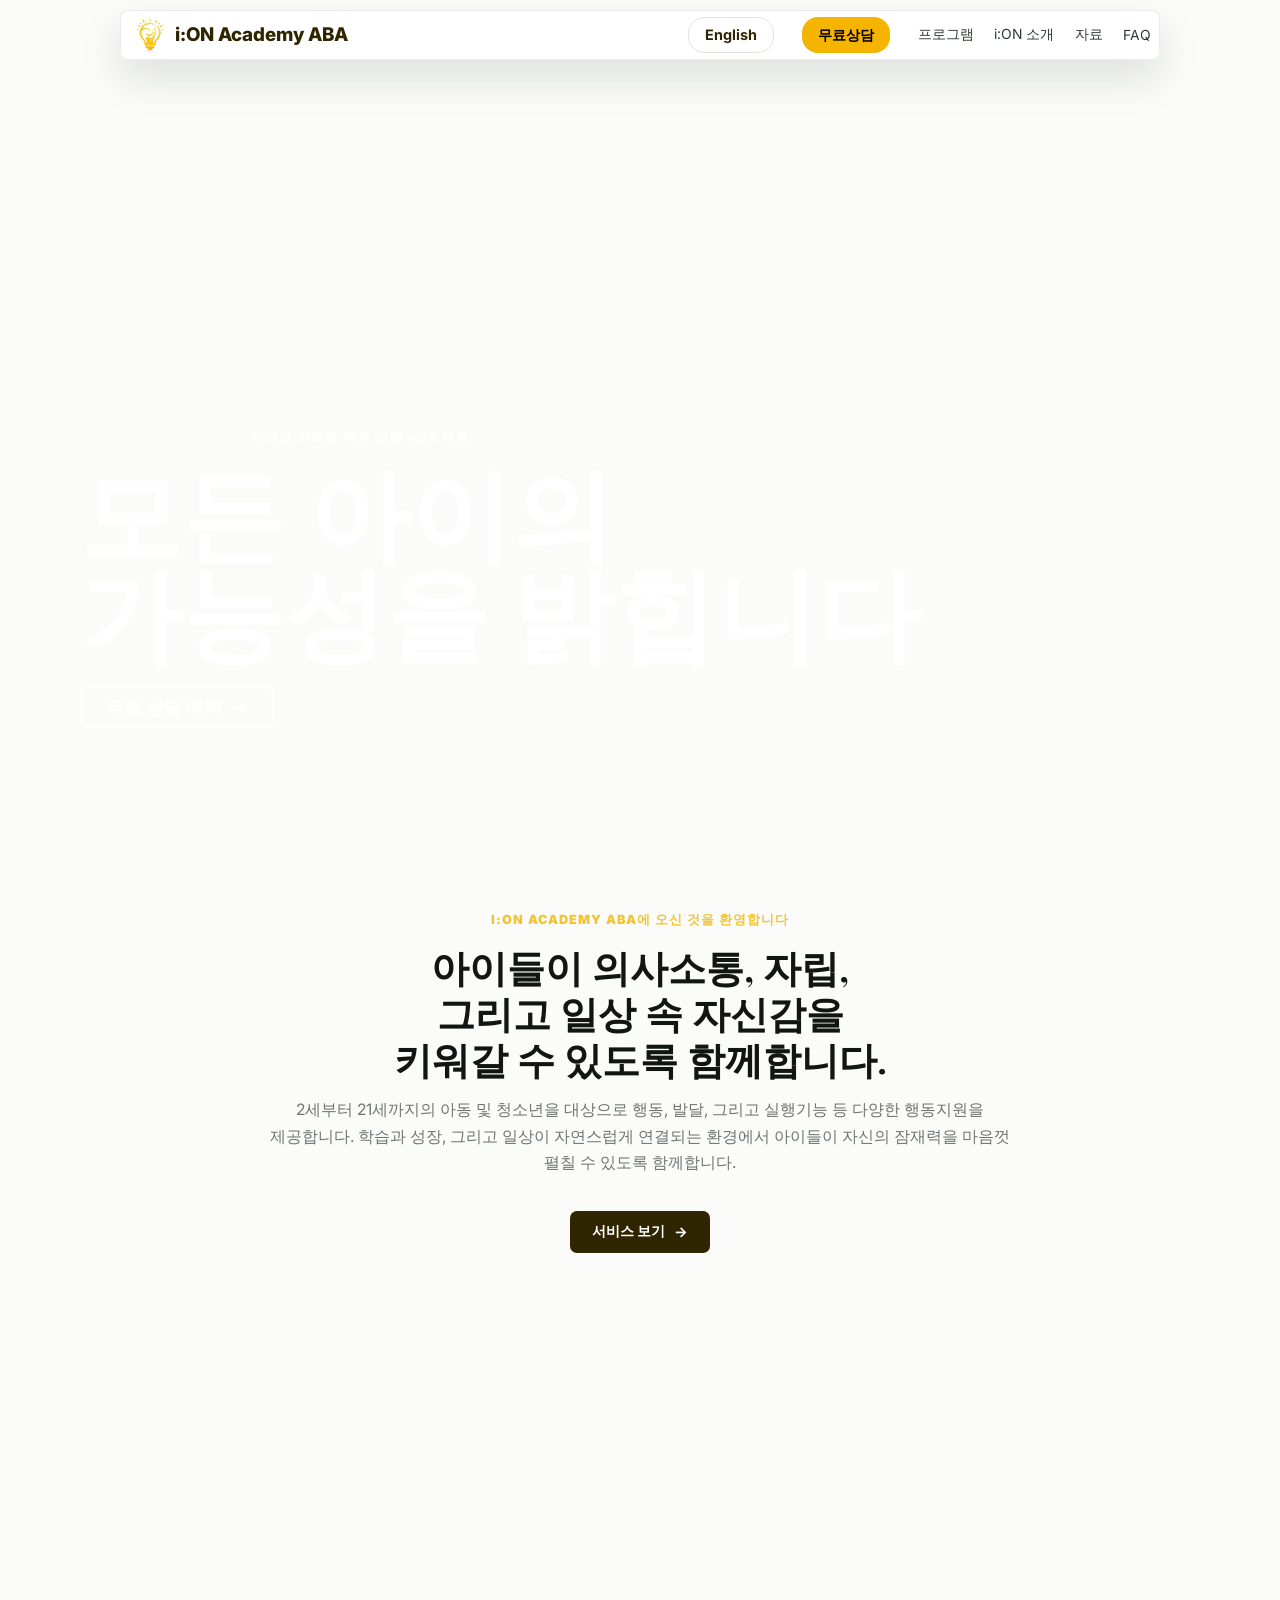
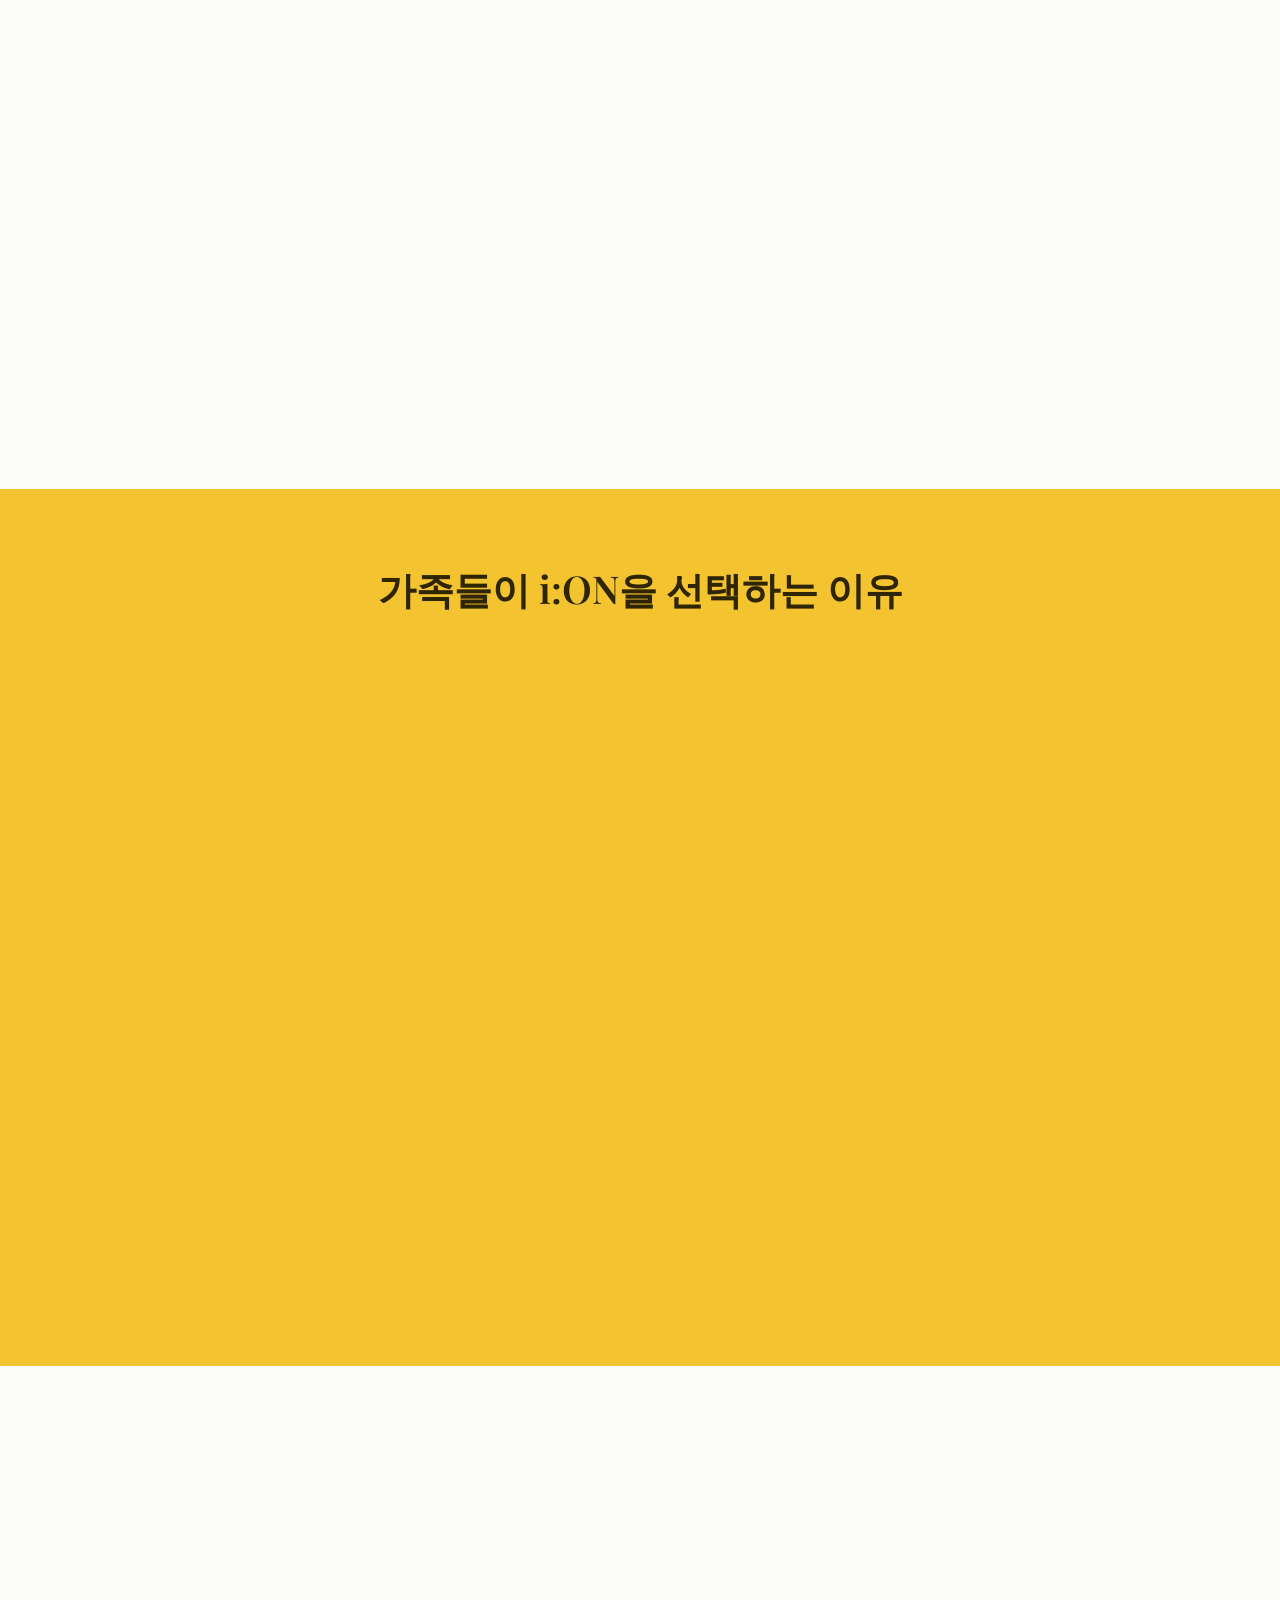
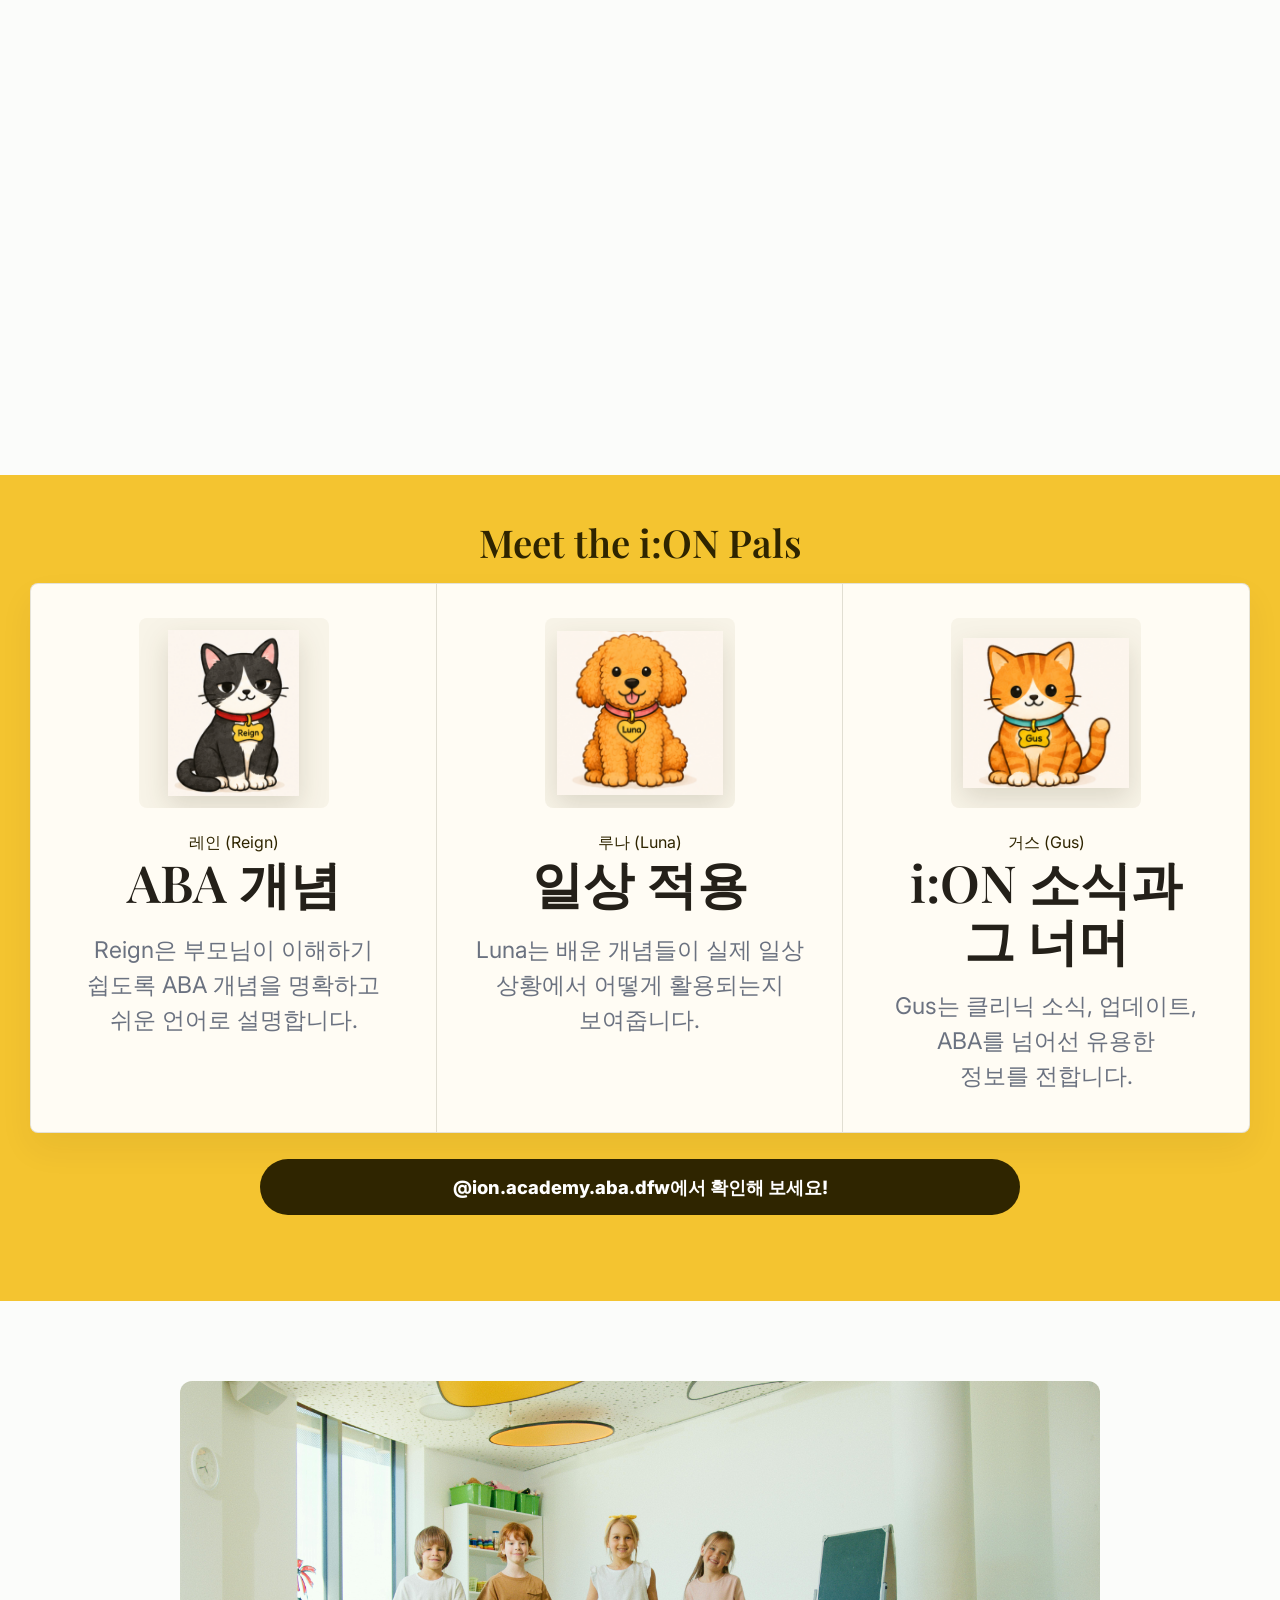
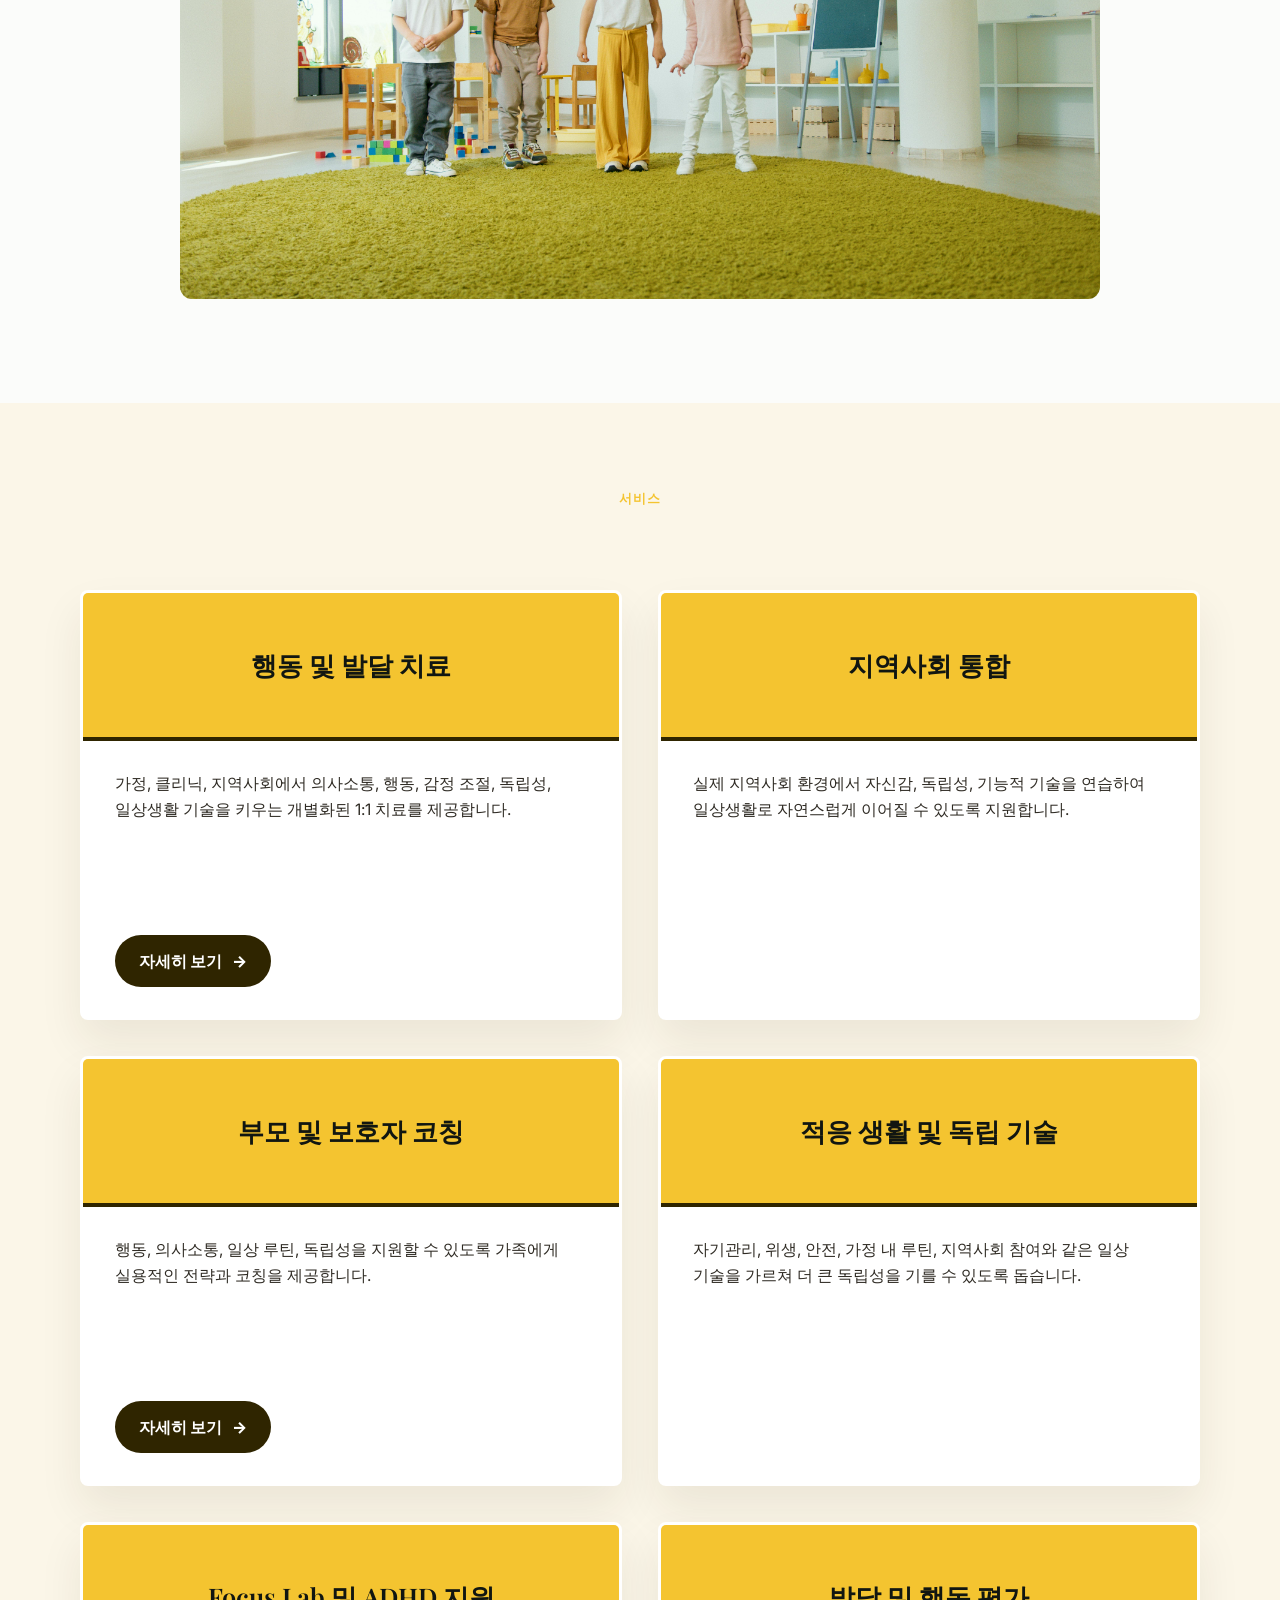
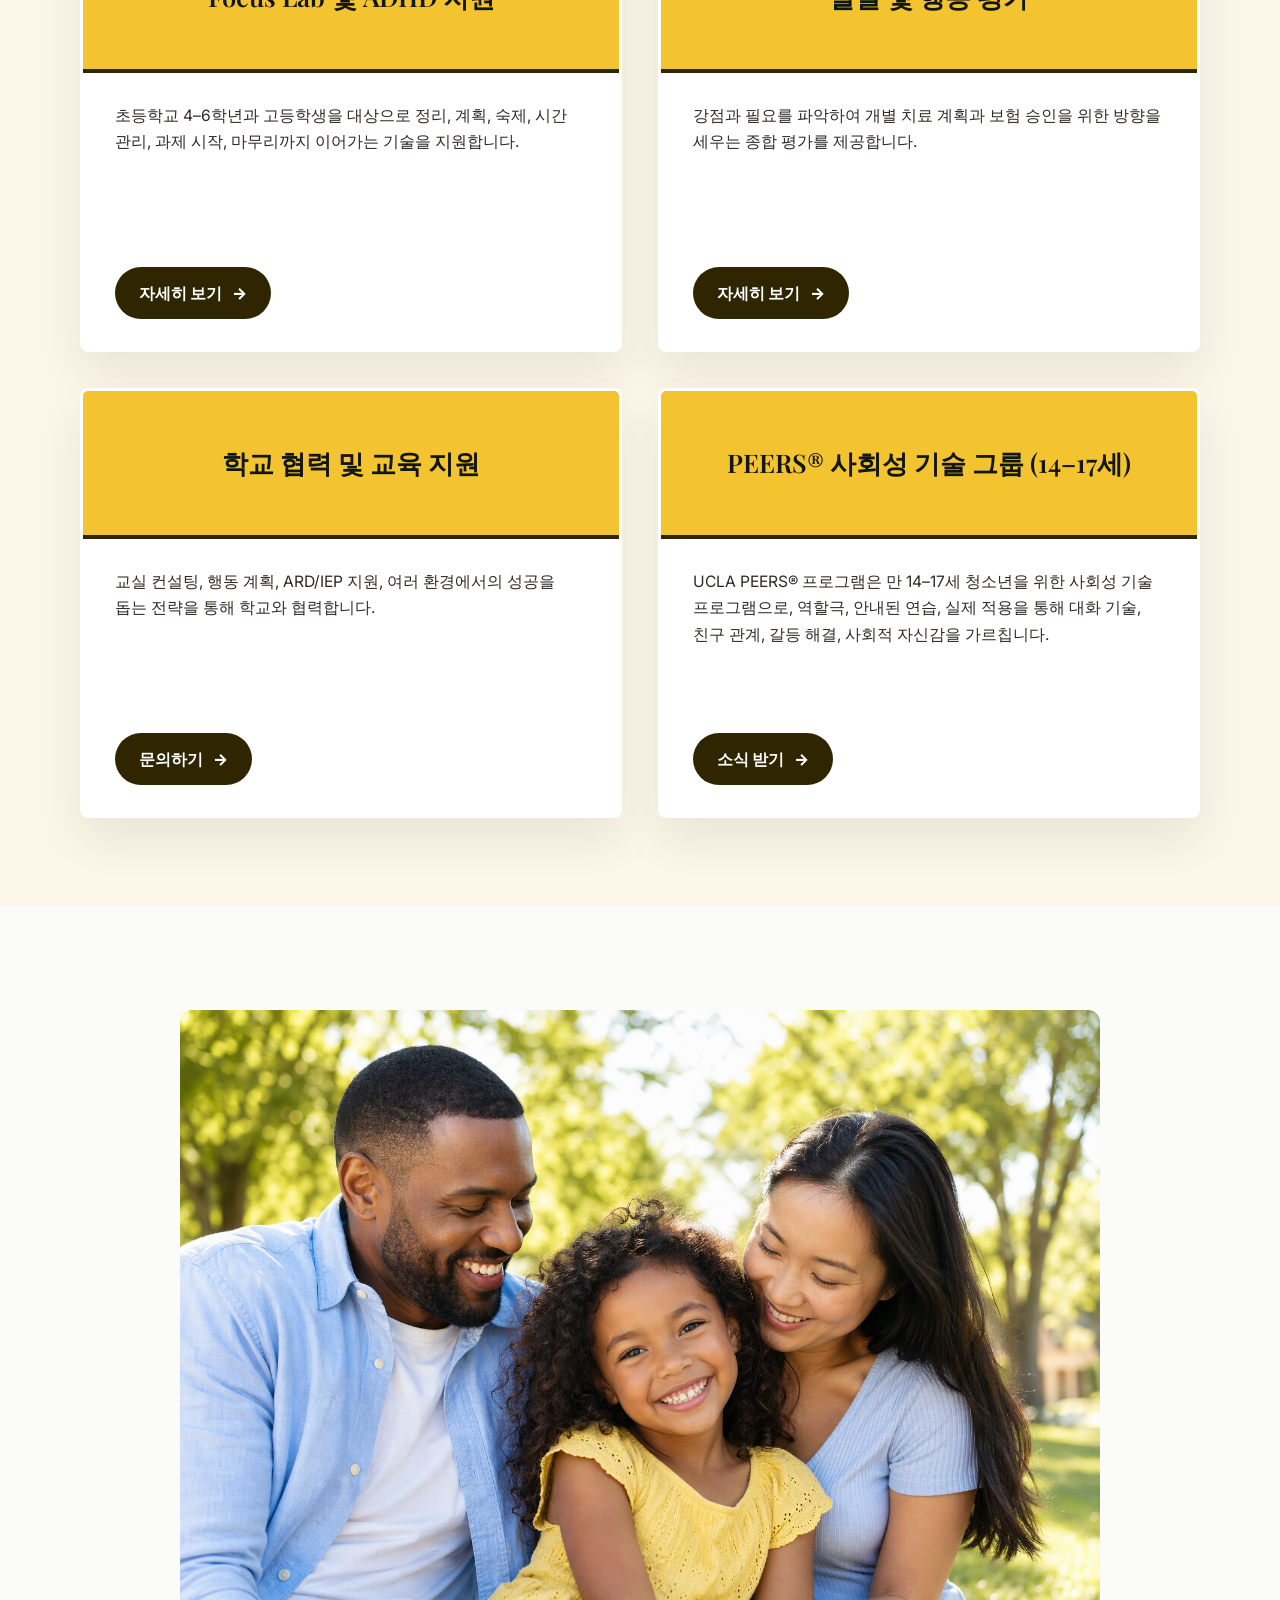
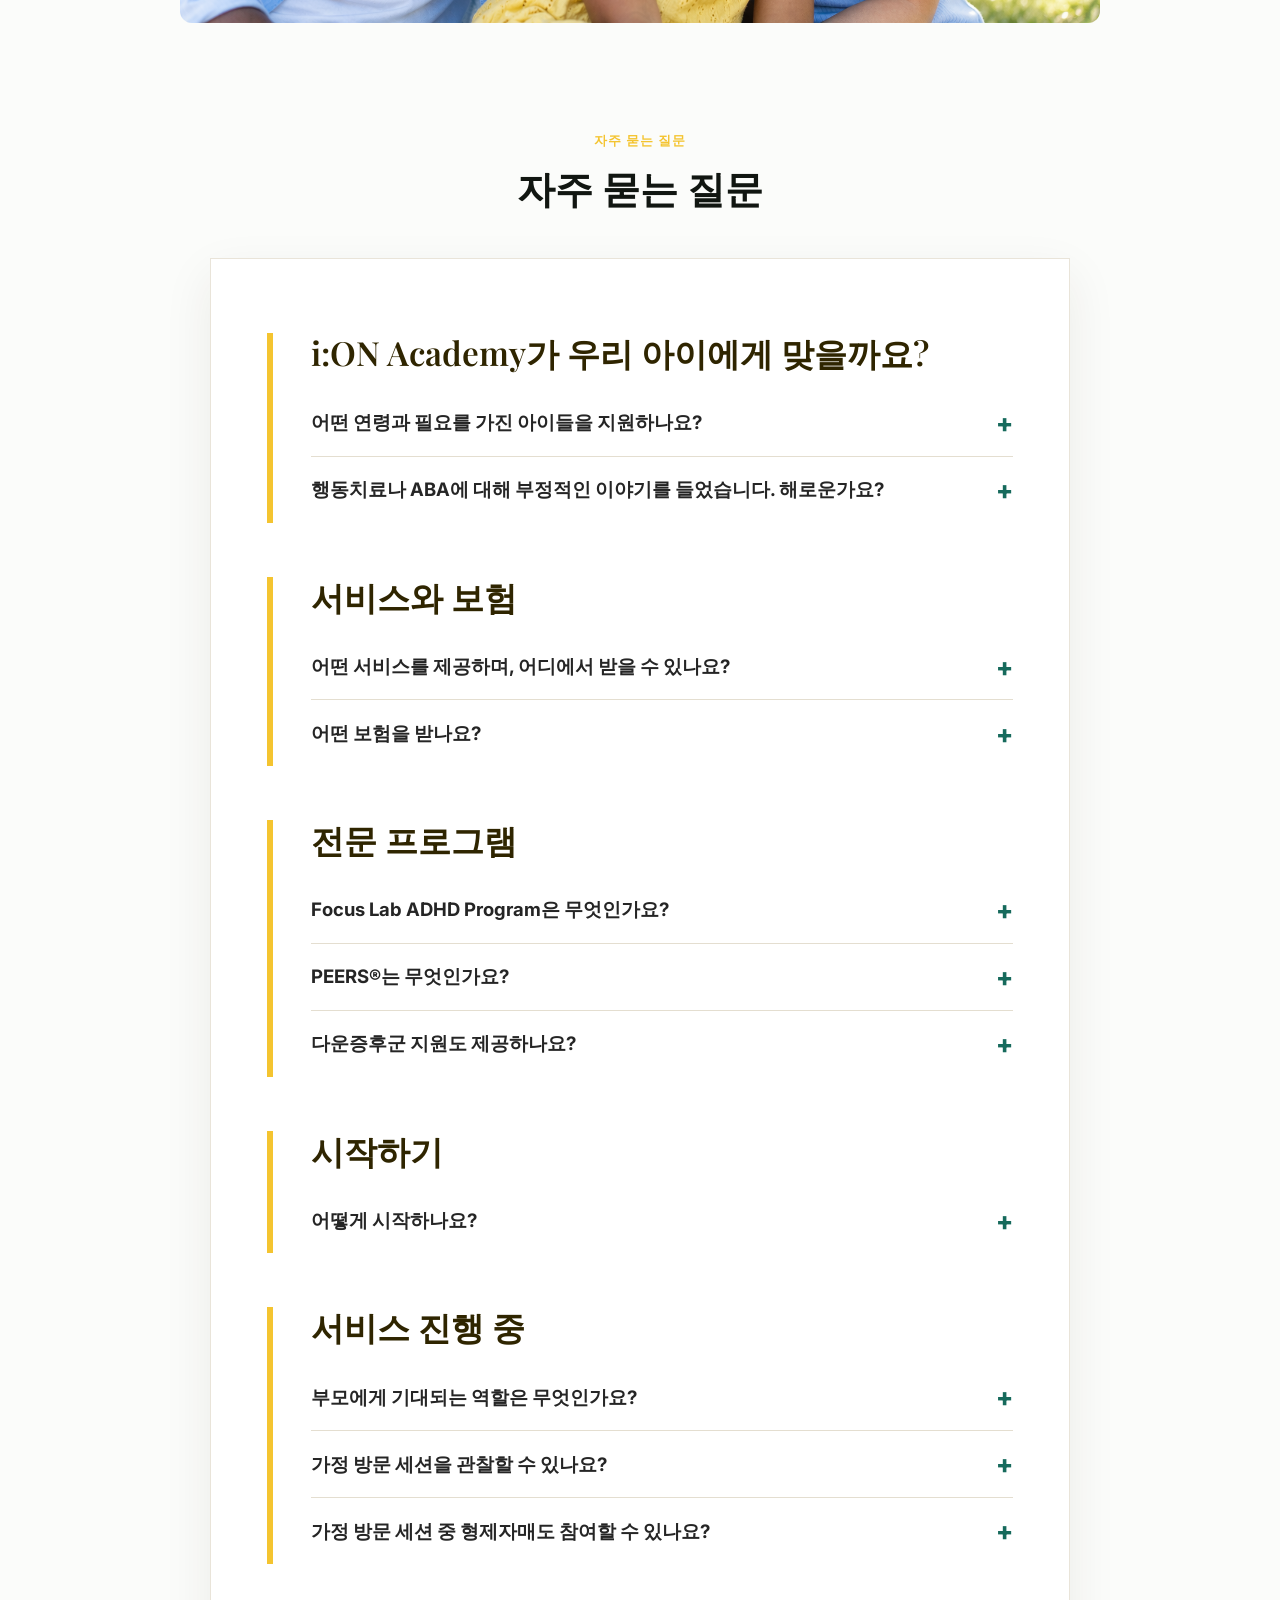
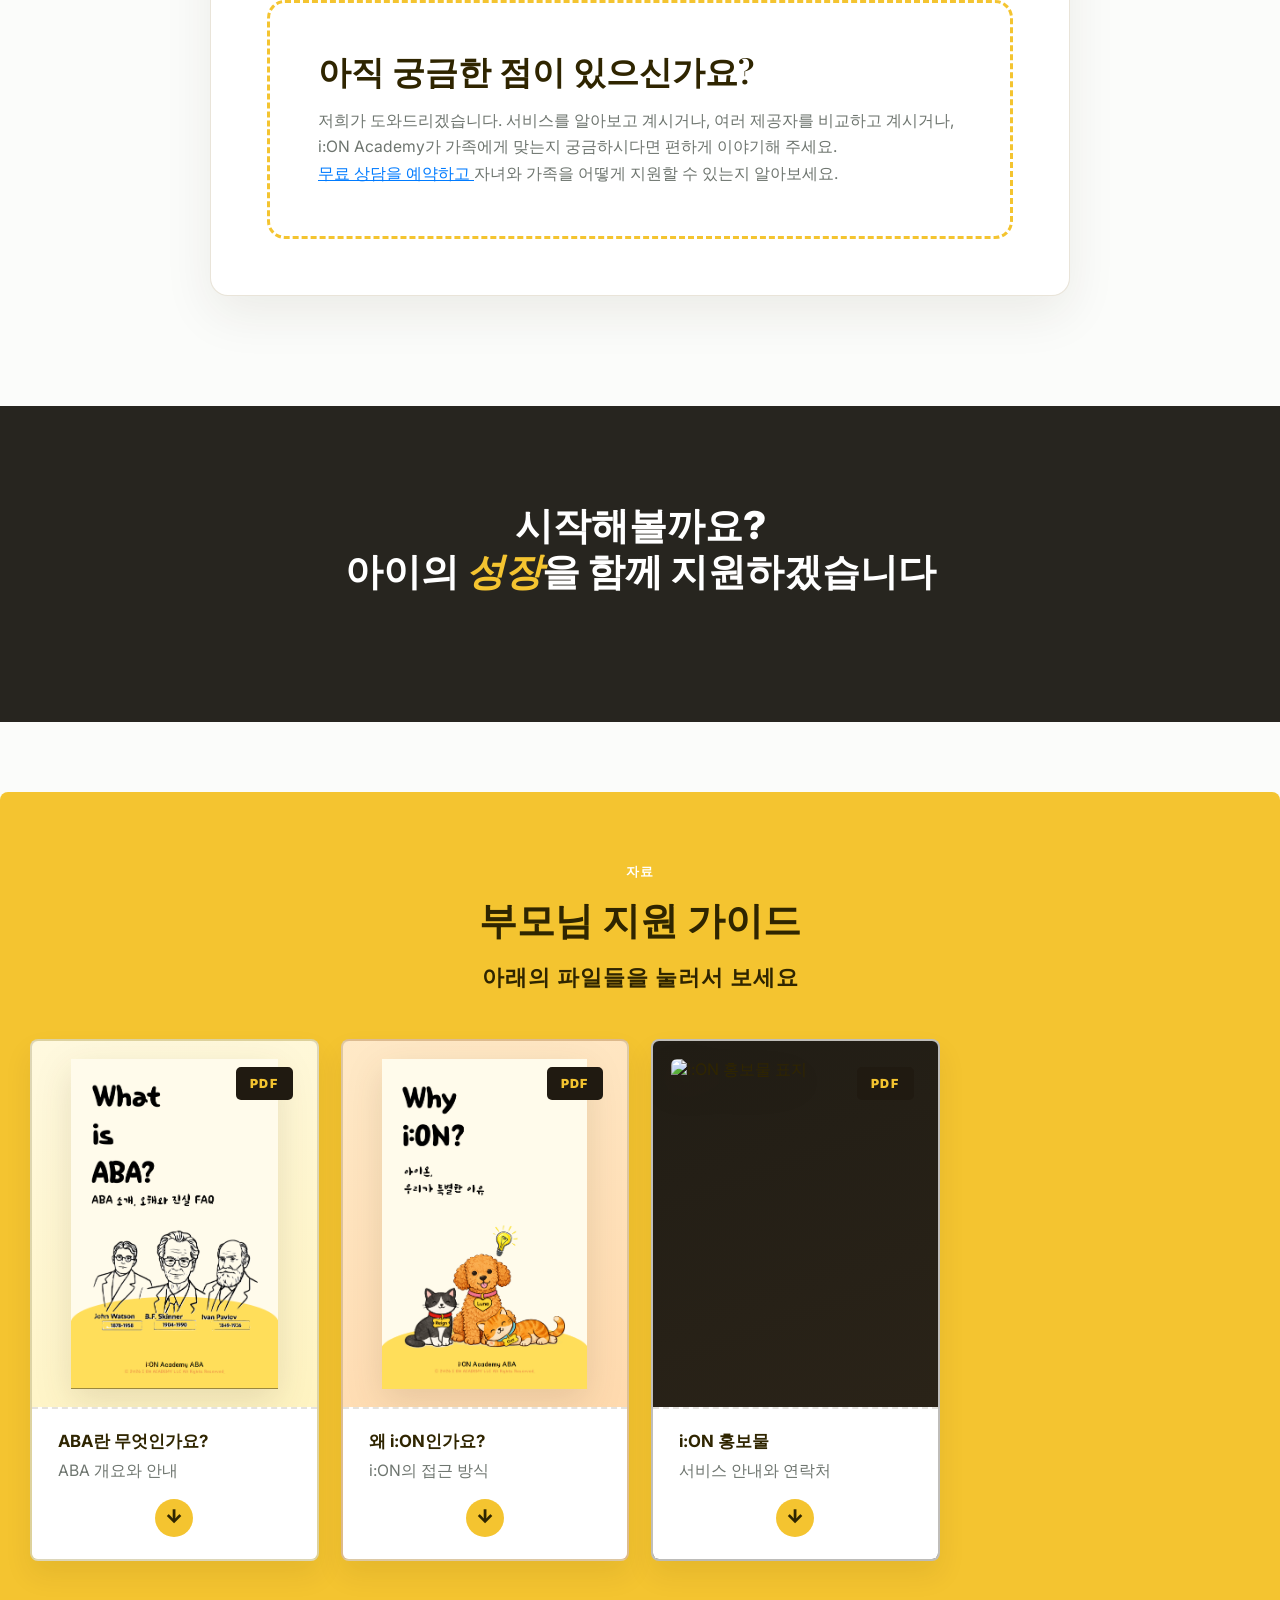
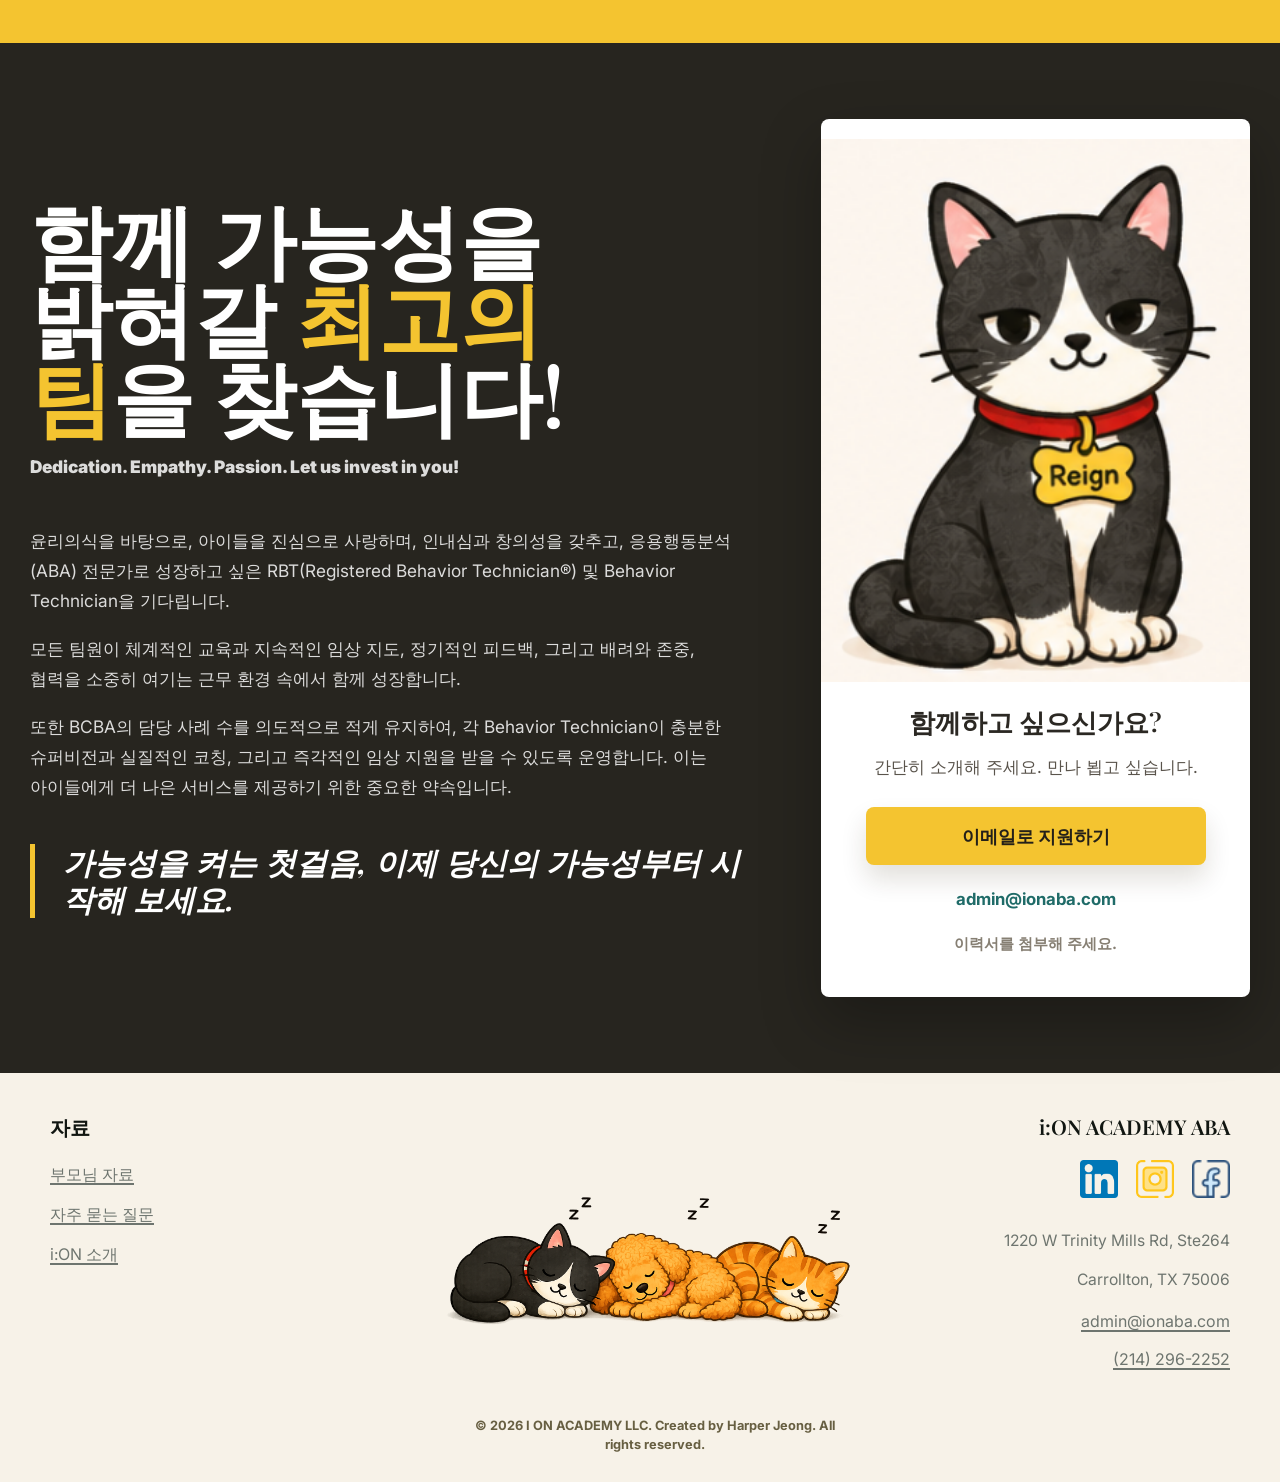
==== commit 3745035f: "Remove clinical lead trainer profile from team section" ====
--- a/ko.html
+++ b/ko.html
@@ -210,25 +210,6 @@
             </ul>
           </article>
         </div>
-        <div class="team-section-label">임상 리드 트레이너</div>
-        <div class="team-grid">
-          <article class="fade-in">
-            <h3>Jacob Alger, RBT</h3>
-            <h4>학력</h4>
-            <ul>
-              <li>
-                <strong>University of Texas at Dallas</strong>
-                전공: 심리학<br />
-                부전공: 신경과학
-              </li>
-              <li>
-                <strong>The Chicago School for Professional Psychology</strong>
-                재학 중<br />
-                전공: 응용행동분석
-              </li>
-            </ul>
-          </article>
-        </div>
       </section>
 
       <section class="family-topics-section" aria-label="Meet the i:ON Pals">
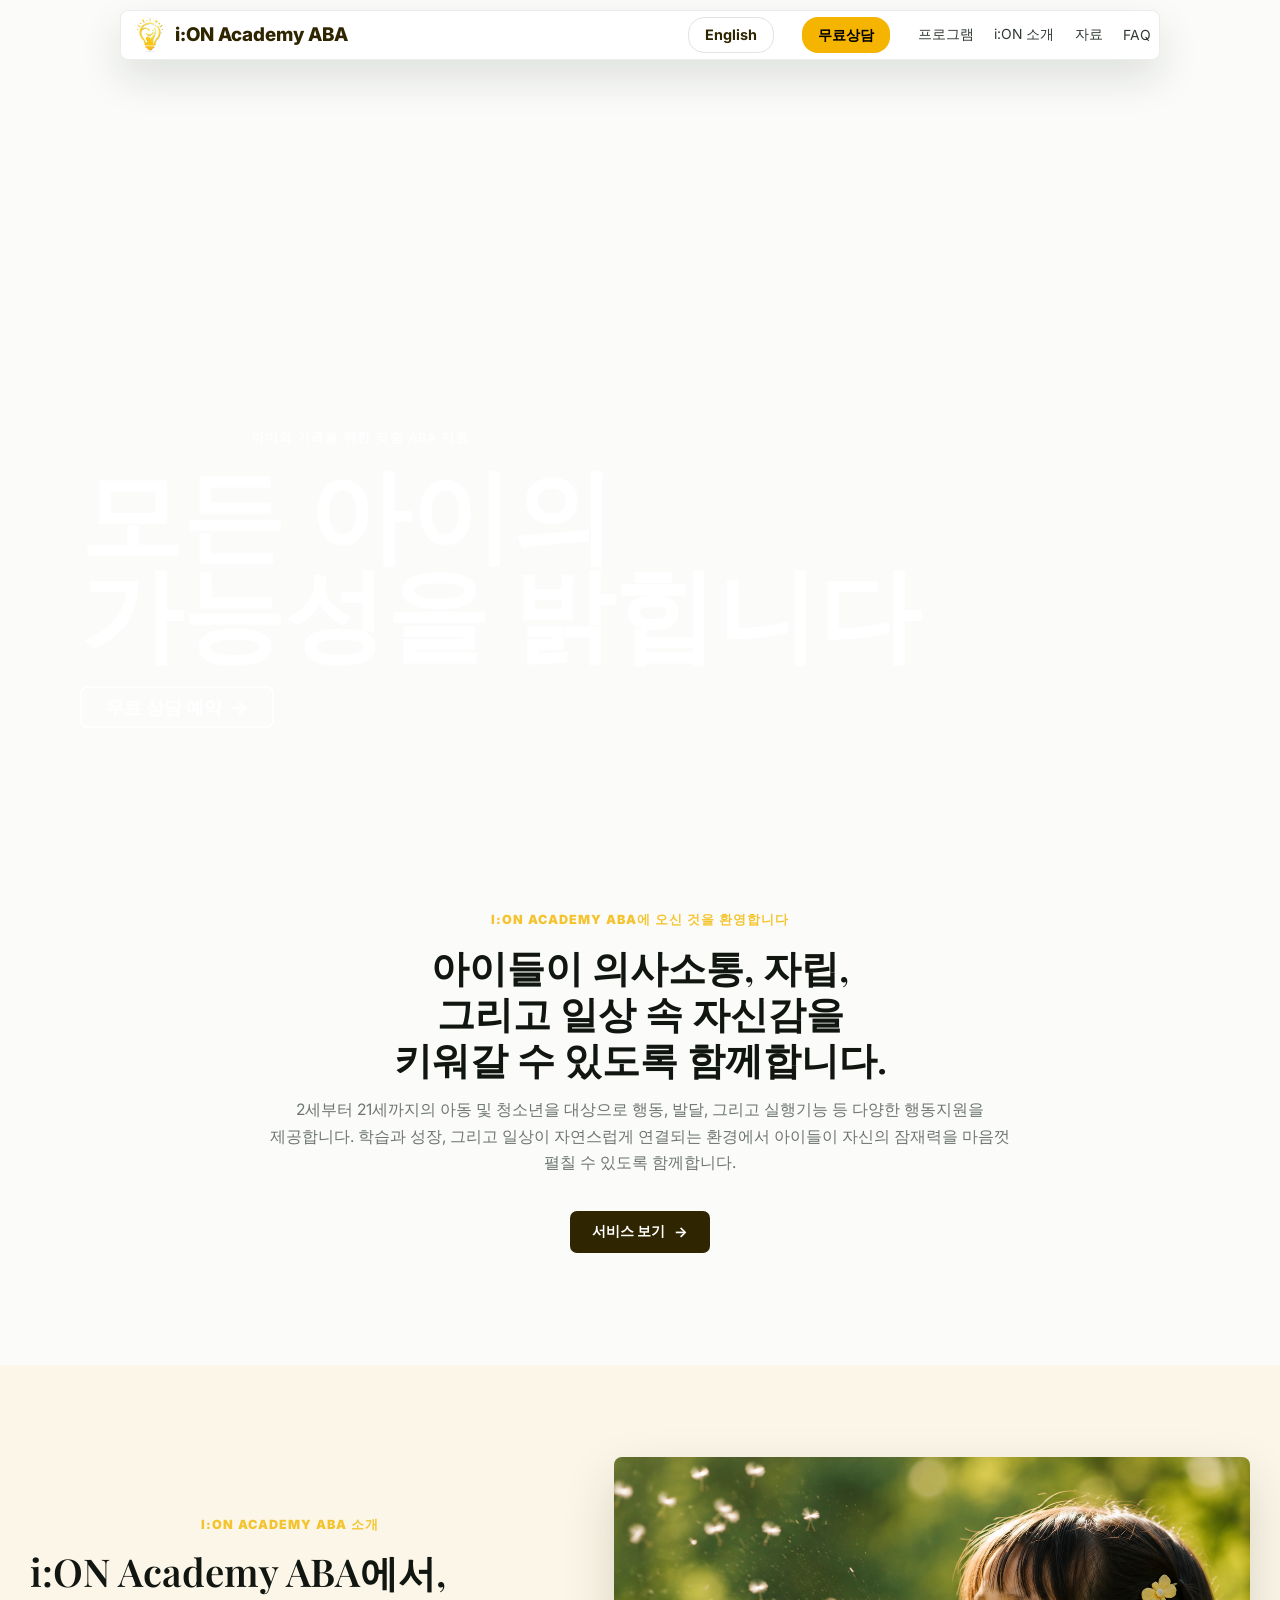
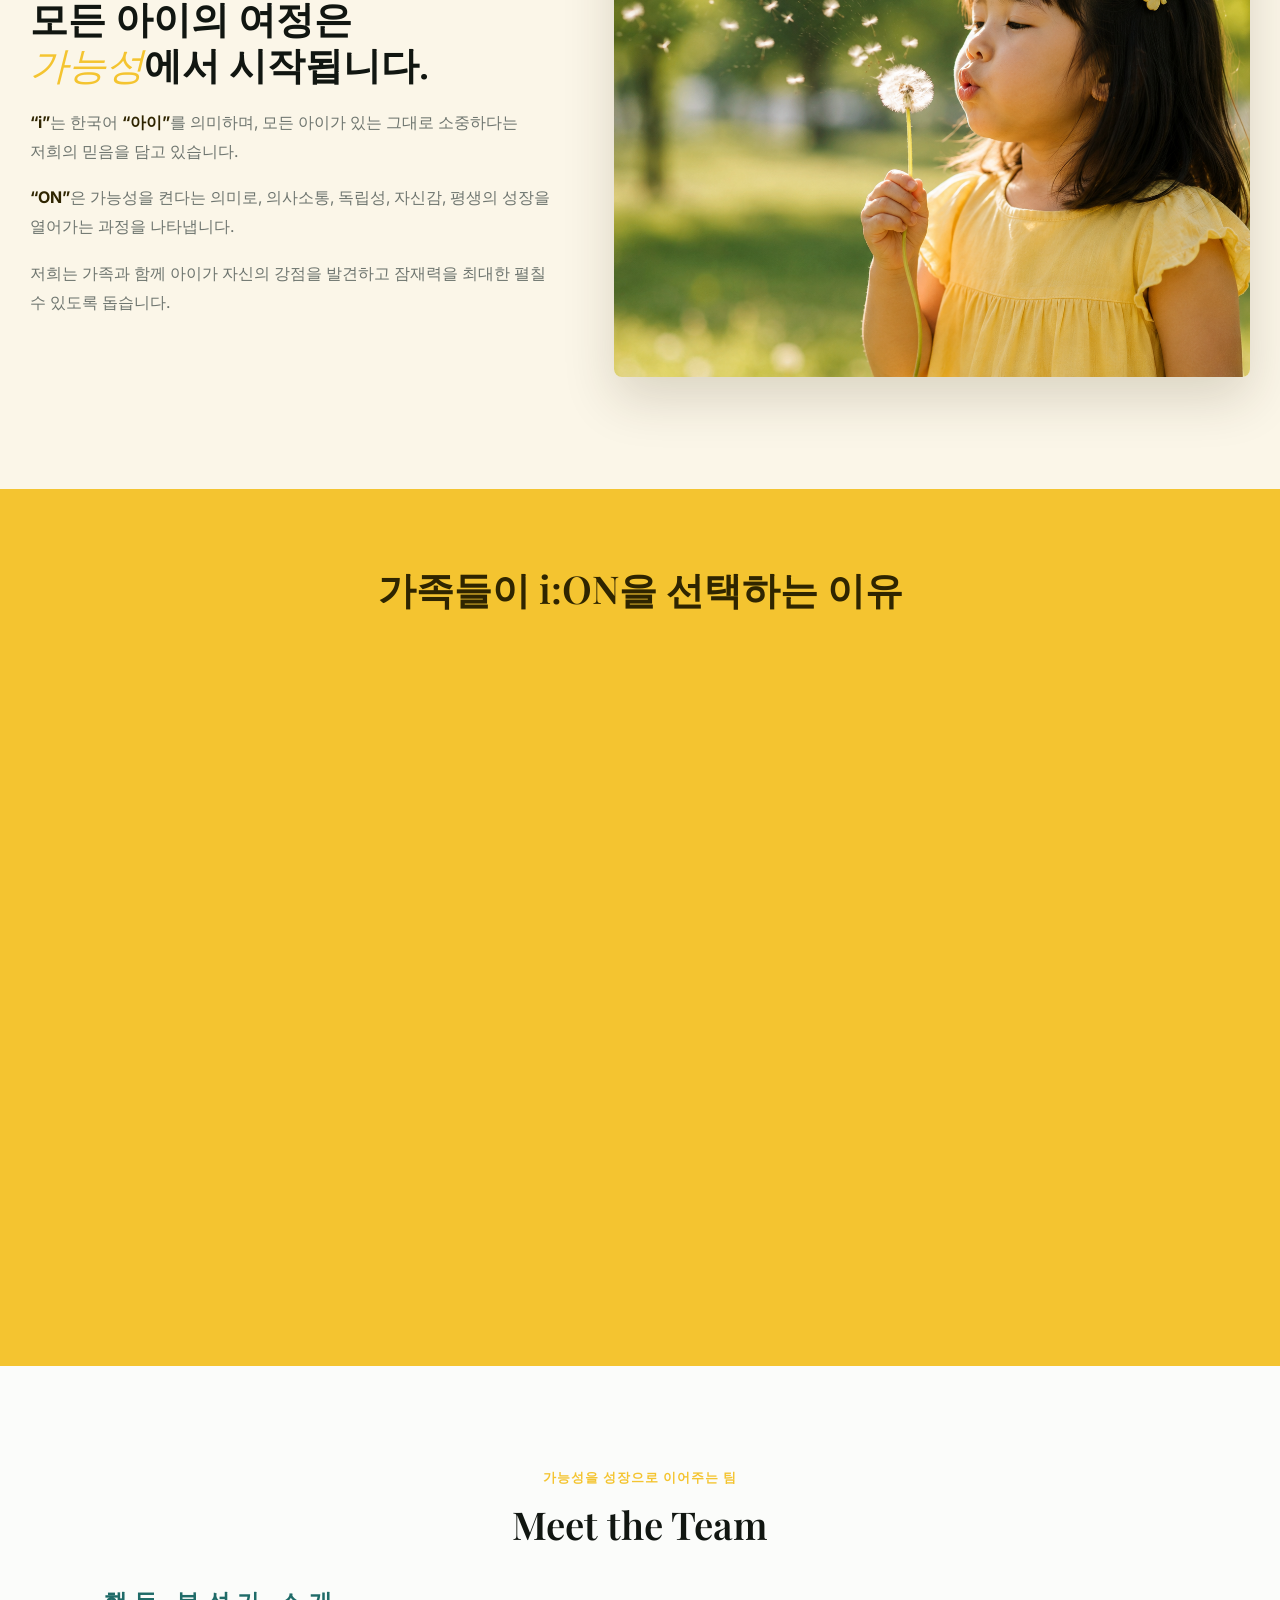
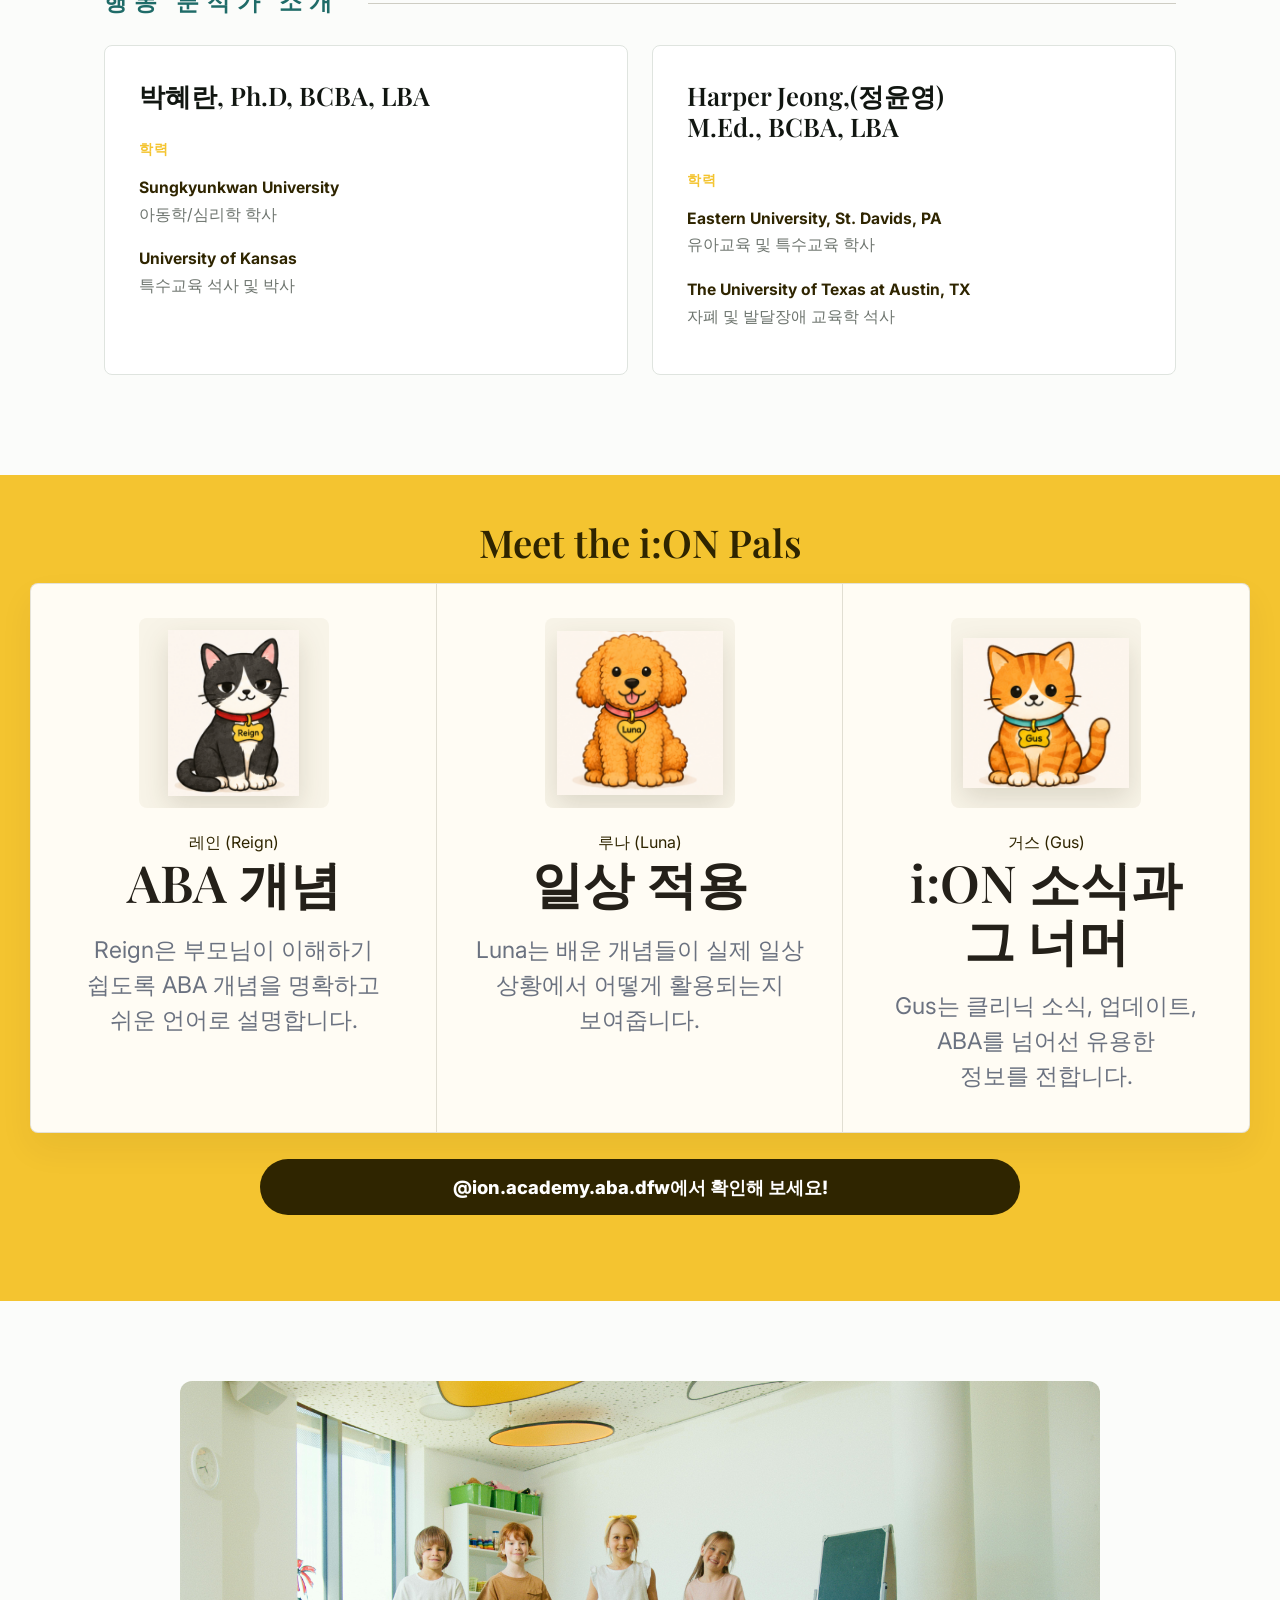
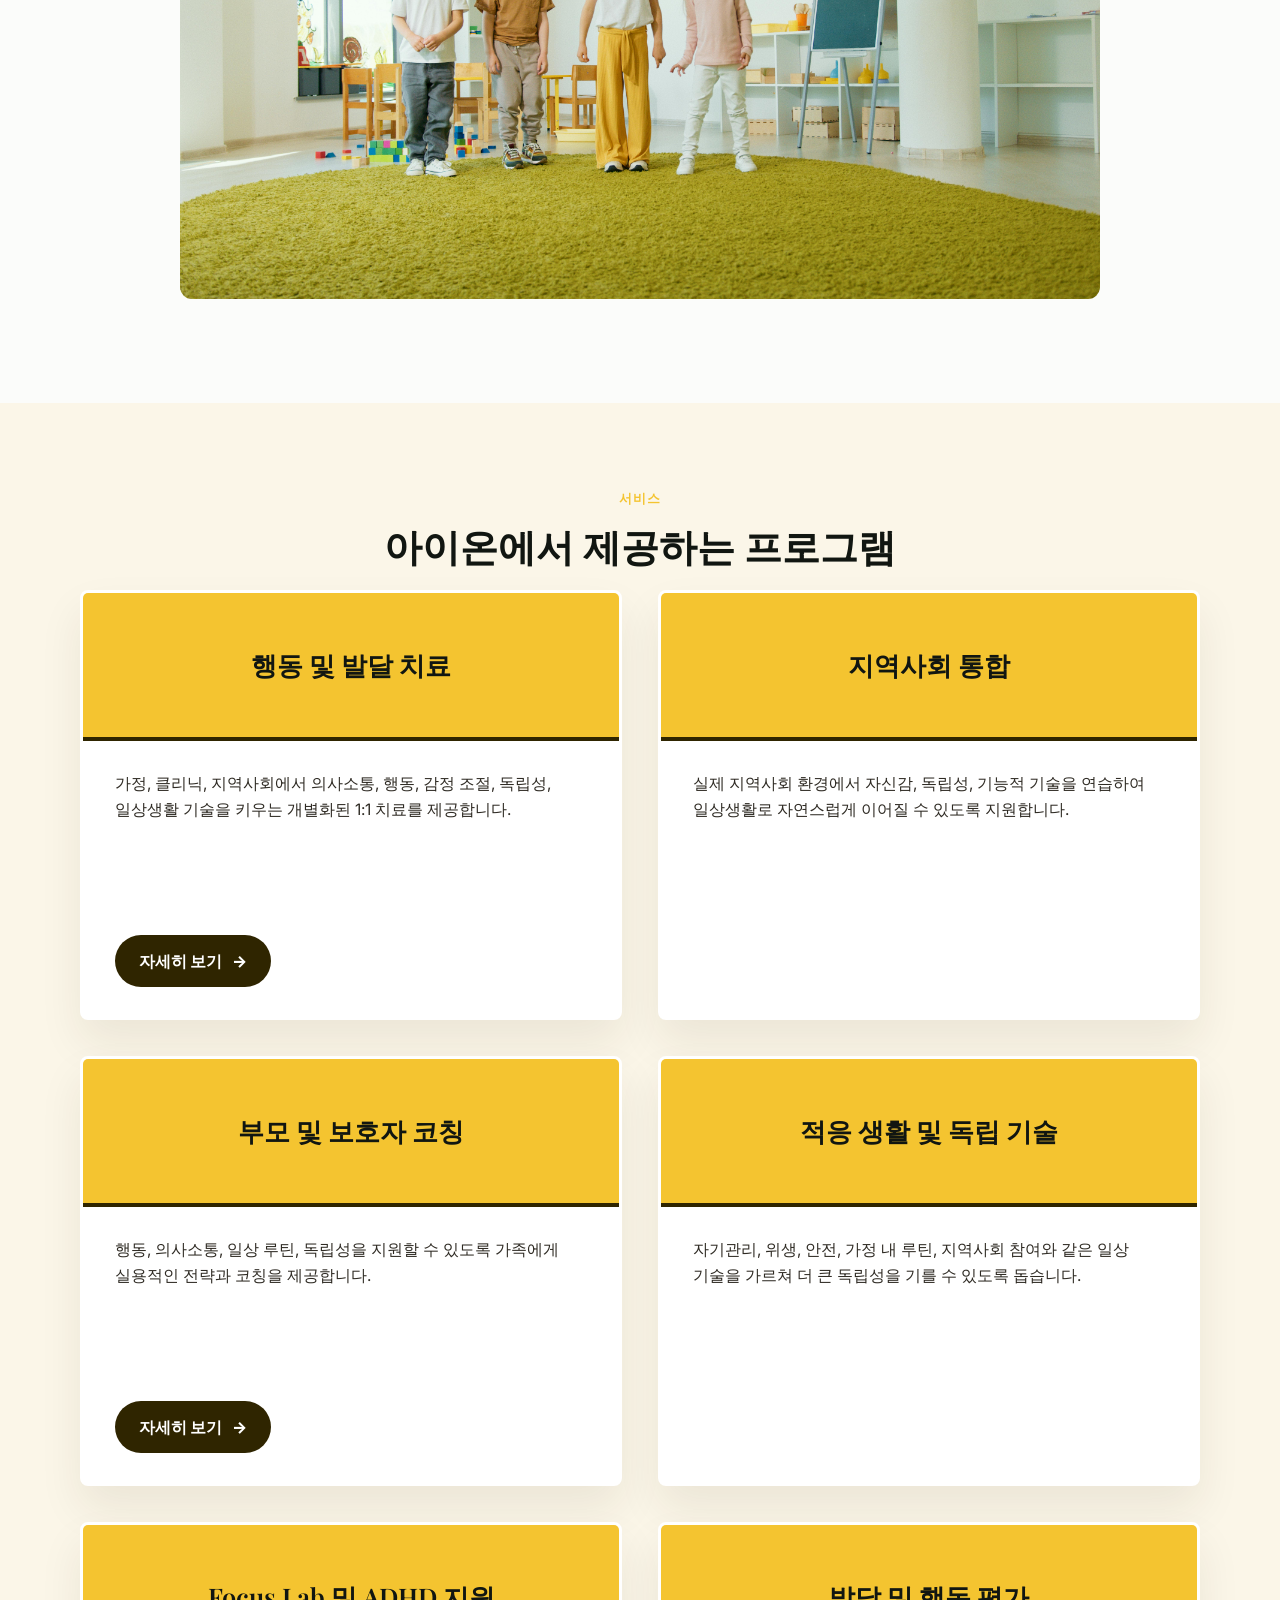
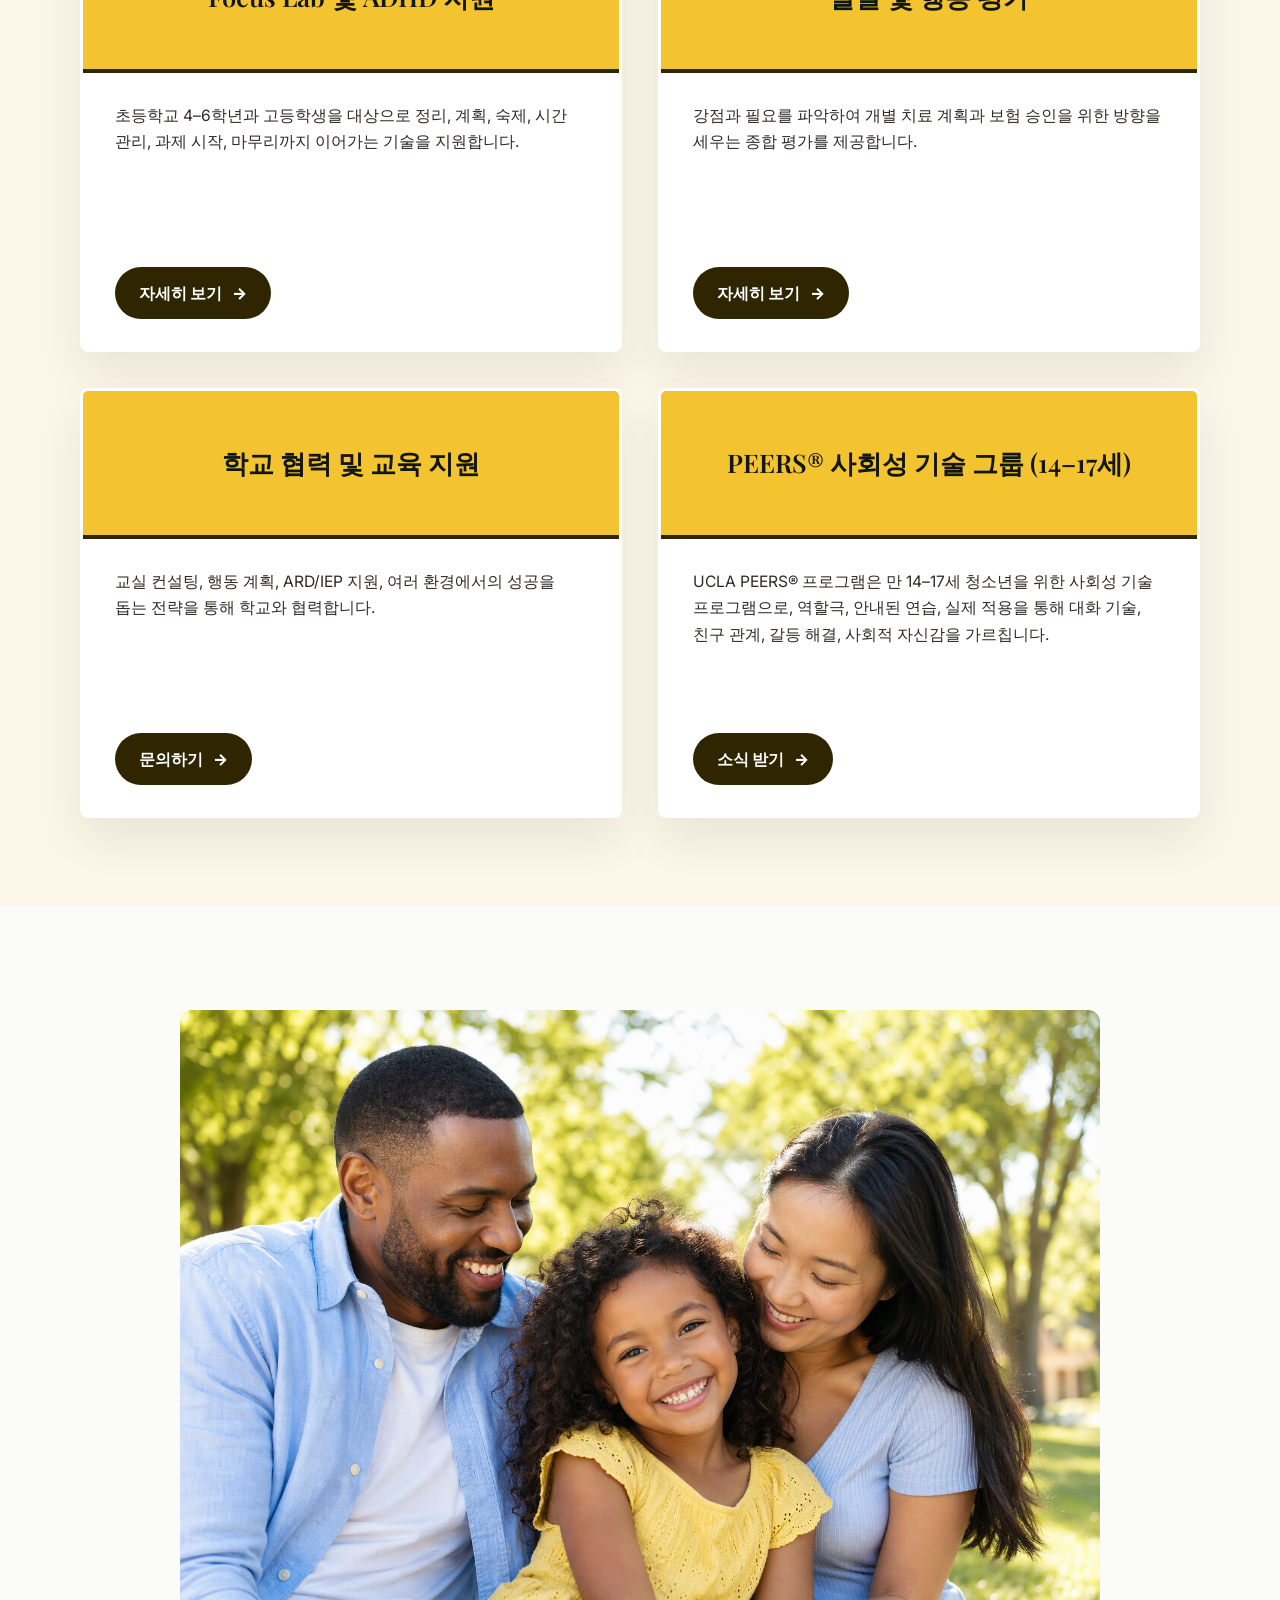
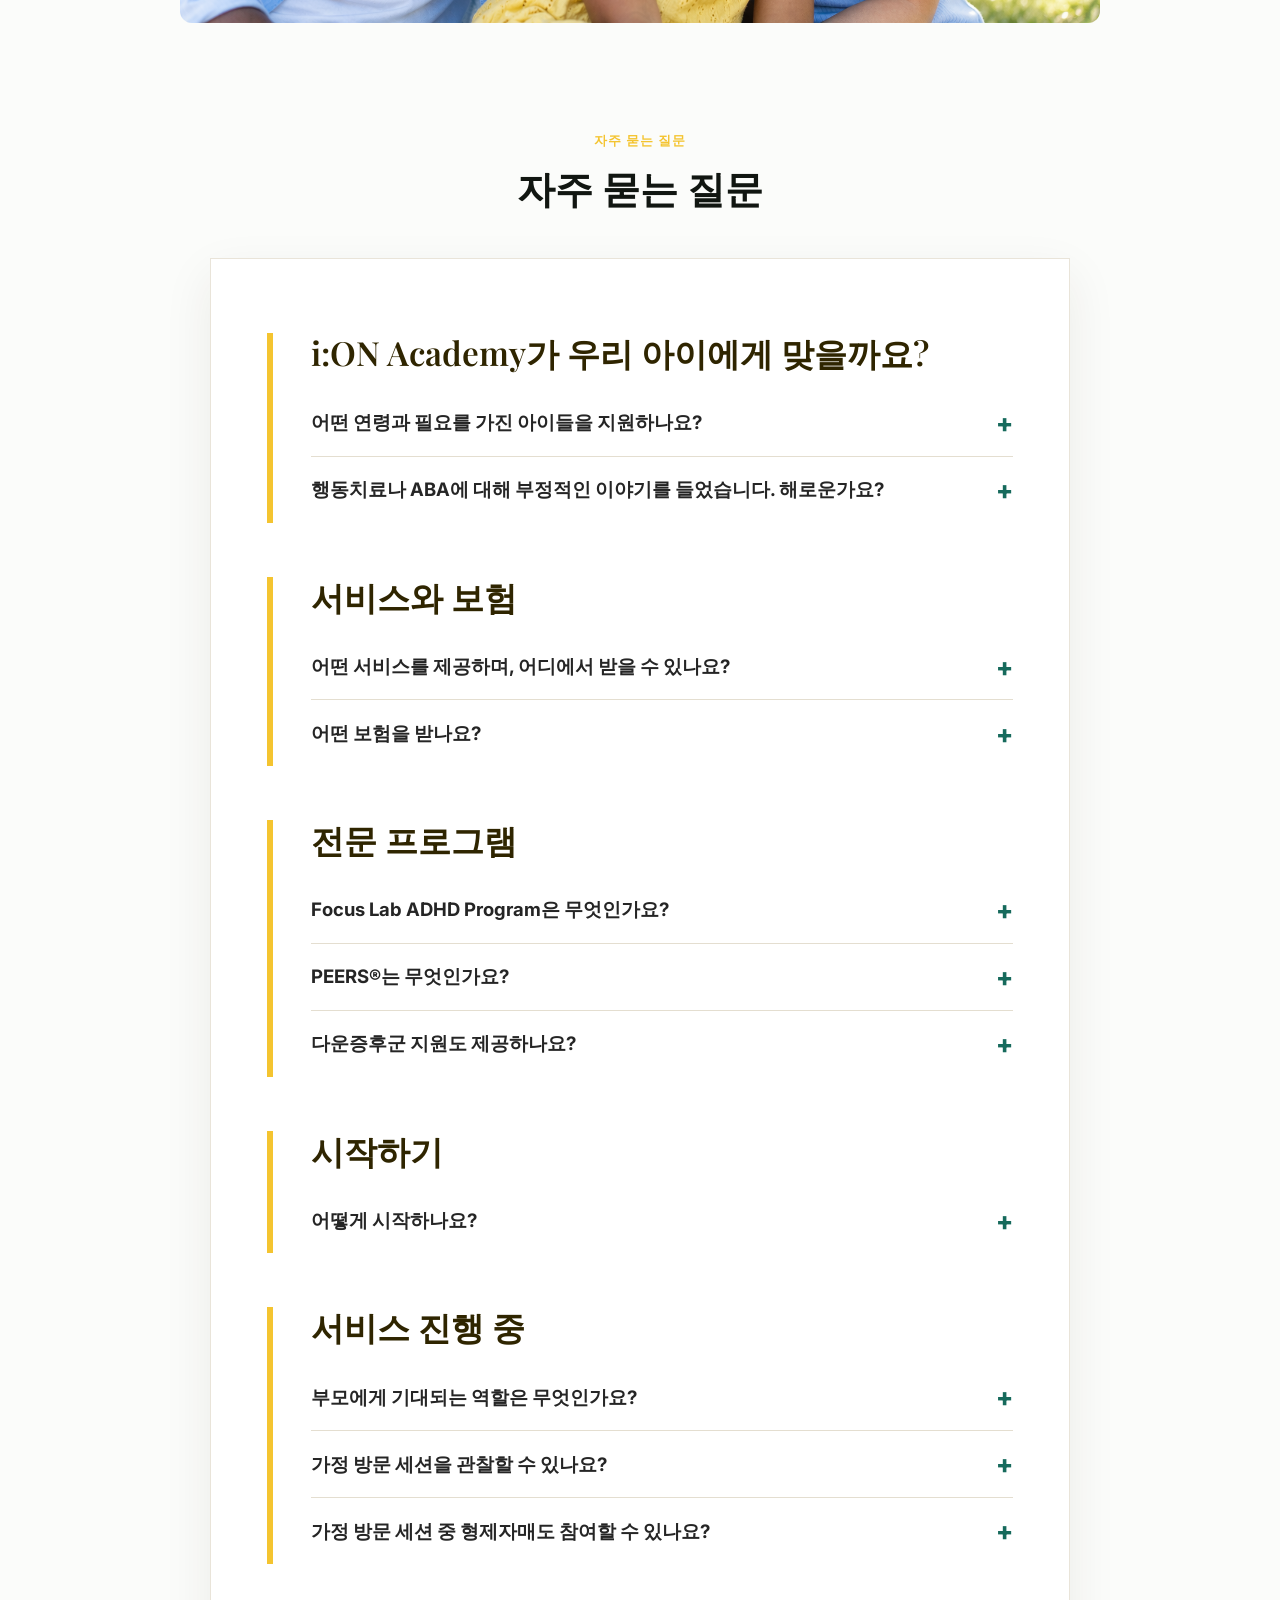
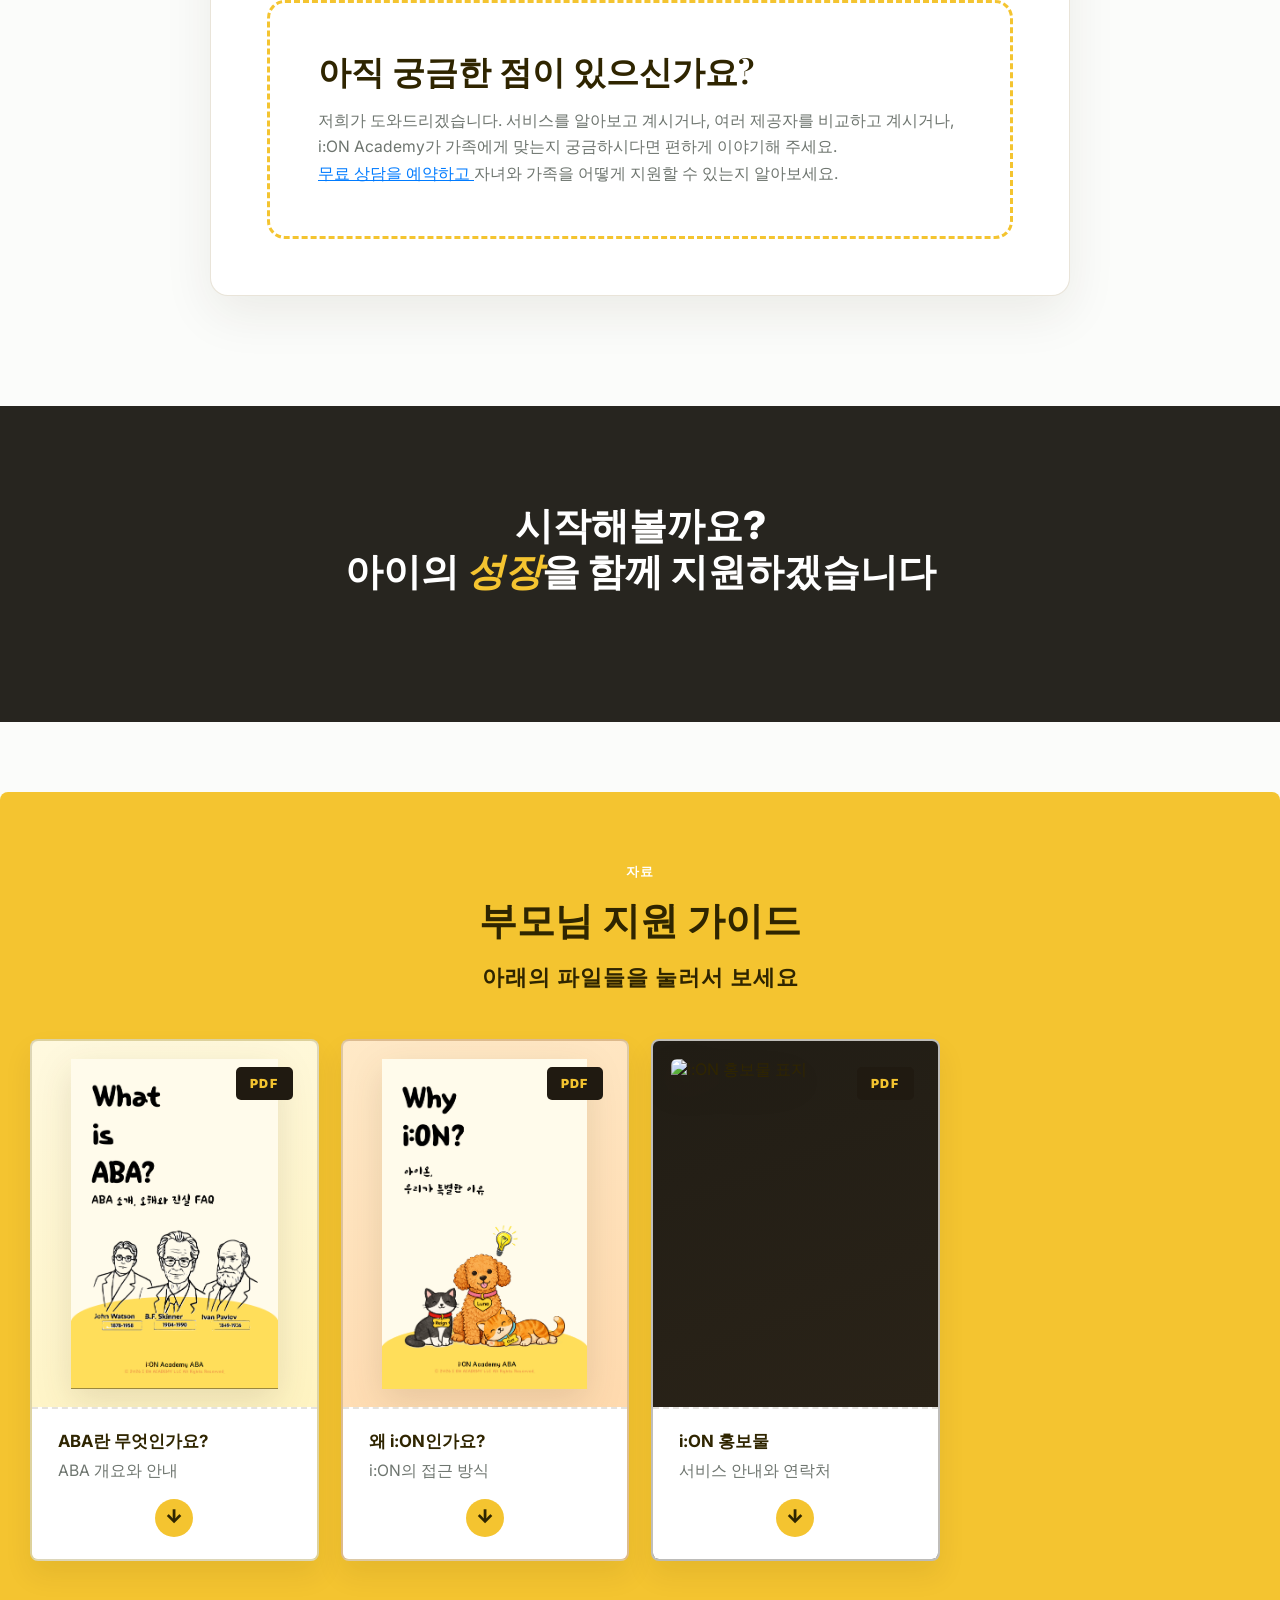
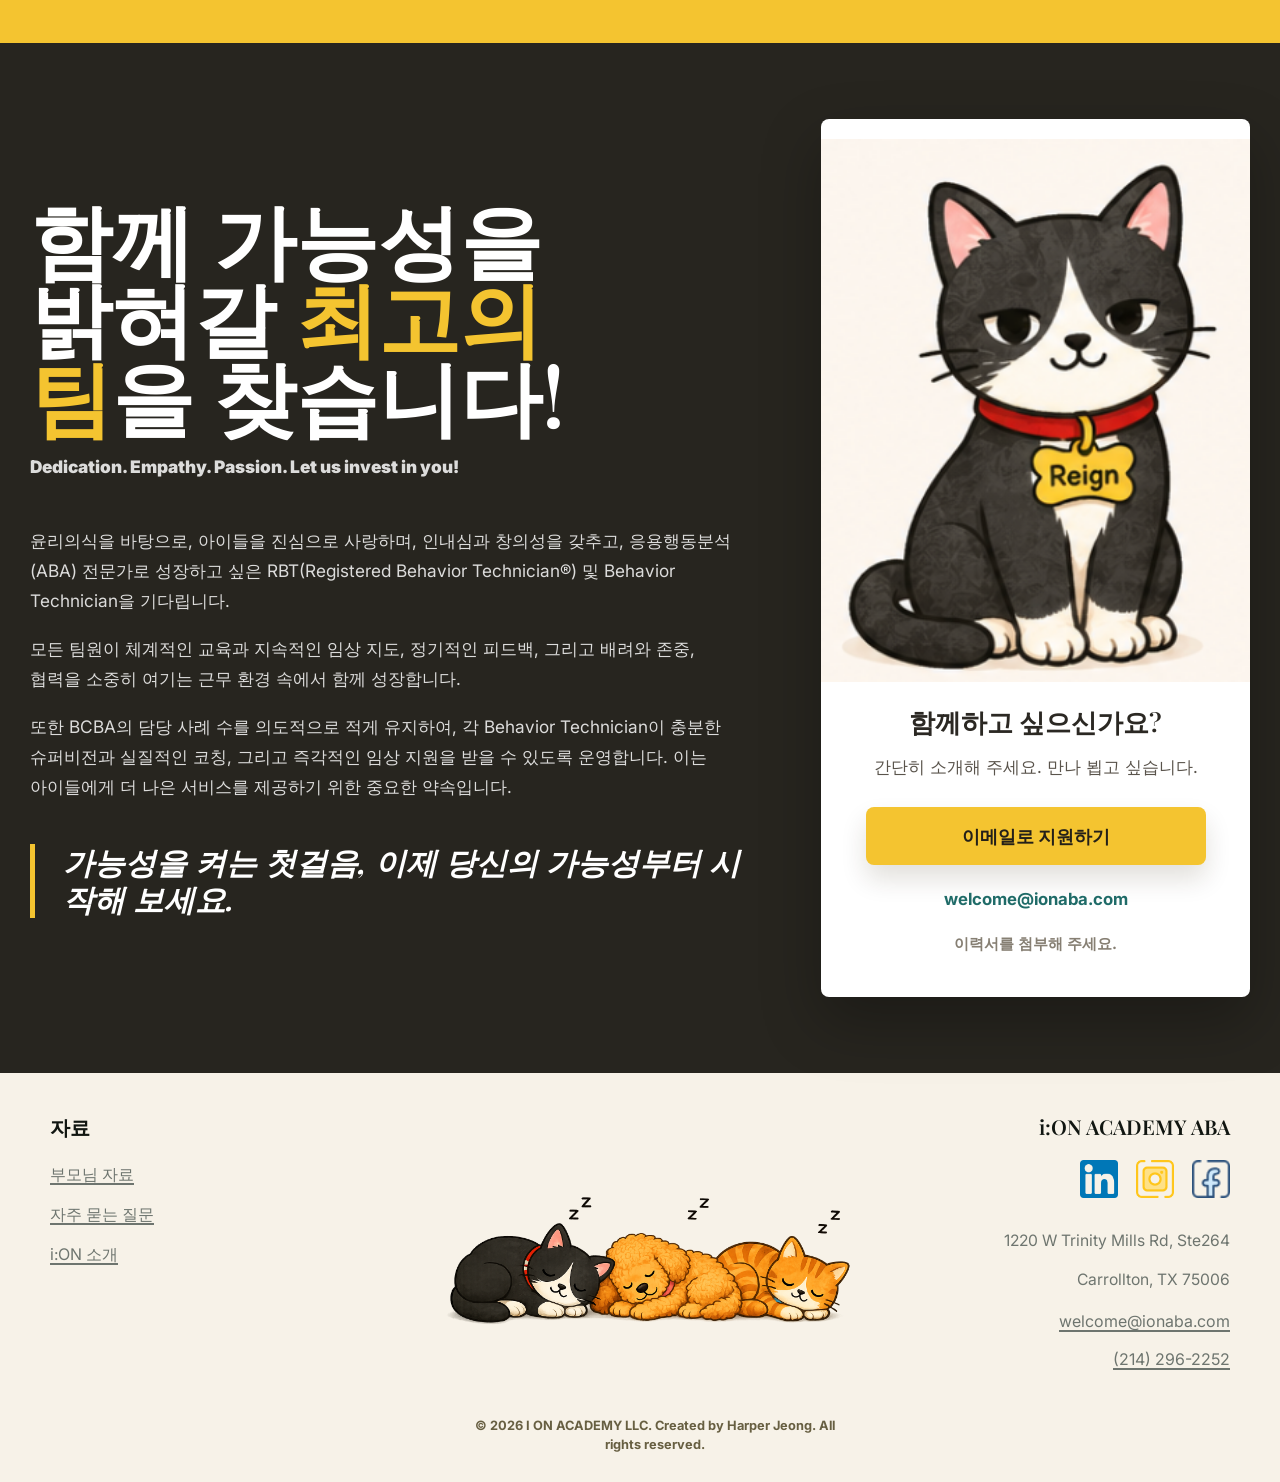
==== commit b3721210: "Update website contact email" ====
--- a/ko.html
+++ b/ko.html
@@ -334,7 +334,7 @@
               교실 컨설팅, 행동 계획, ARD/IEP 지원, 여러 환경에서의 성공을 돕는
               전략을 통해 학교와 협력합니다.
             </p>
-            <a class="service-learn" href="mailto:admin@ionaba.com">문의하기</a>
+            <a class="service-learn" href="mailto:welcome@ionaba.com">문의하기</a>
           </article>
           <article class="fade-in">
             <div class="service-card-title">
@@ -345,7 +345,7 @@
               프로그램으로, 역할극, 안내된 연습, 실제 적용을 통해 대화 기술, 친구 관계,
               갈등 해결, 사회적 자신감을 가르칩니다.
             </p>
-            <a class="service-learn" href="mailto:admin@ionaba.com">소식 받기</a>
+            <a class="service-learn" href="mailto:welcome@ionaba.com">소식 받기</a>
           </article>
         </div>
       </section>
@@ -431,7 +431,7 @@
               </p>
               <p>
                 보장 및 결제 옵션에 대한 가장 최신 정보는
-                <a href="mailto:admin@ionaba.com" class="email-link">admin@ionaba.com</a>으로
+                <a href="mailto:welcome@ionaba.com" class="email-link">welcome@ionaba.com</a>으로
                 문의해 주세요.
               </p>
             </details>
@@ -655,11 +655,11 @@
           <p>간단히 소개해 주세요. 만나 뵙고 싶습니다.</p>
           <a
             class="careers-button"
-            href="mailto:admin@ionaba.com?subject=i%3AON%20Academy%20ABA%20%ED%8C%80%20%EC%A7%80%EC%9B%90&body=%EC%95%88%EB%85%95%ED%95%98%EC%84%B8%EC%9A%94%2C%20i%3AON%20Academy%20ABA%20%ED%8C%80%EC%97%90%20%EC%A7%80%EC%9B%90%ED%95%98%EA%B3%A0%20%EC%8B%B6%EC%8A%B5%EB%8B%88%EB%8B%A4.%0A%0A%EC%9D%B4%EB%A6%84%3A%0A%EC%97%B0%EB%9D%BD%EC%B2%98%3A%0A%EA%B2%BD%ED%97%98%3A%0A%EA%B0%80%EB%8A%A5%ED%95%9C%20%EC%8B%9C%EA%B0%84%3A%0A%0A%EA%B0%90%EC%82%AC%ED%95%A9%EB%8B%88%EB%8B%A4."
+            href="mailto:welcome@ionaba.com?subject=i%3AON%20Academy%20ABA%20%ED%8C%80%20%EC%A7%80%EC%9B%90&body=%EC%95%88%EB%85%95%ED%95%98%EC%84%B8%EC%9A%94%2C%20i%3AON%20Academy%20ABA%20%ED%8C%80%EC%97%90%20%EC%A7%80%EC%9B%90%ED%95%98%EA%B3%A0%20%EC%8B%B6%EC%8A%B5%EB%8B%88%EB%8B%A4.%0A%0A%EC%9D%B4%EB%A6%84%3A%0A%EC%97%B0%EB%9D%BD%EC%B2%98%3A%0A%EA%B2%BD%ED%97%98%3A%0A%EA%B0%80%EB%8A%A5%ED%95%9C%20%EC%8B%9C%EA%B0%84%3A%0A%0A%EA%B0%90%EC%82%AC%ED%95%A9%EB%8B%88%EB%8B%A4."
           >
             이메일로 지원하기
           </a>
-          <strong>admin@ionaba.com</strong>
+          <strong>welcome@ionaba.com</strong>
           <small>이력서를 첨부해 주세요.</small>
         </aside>
       </section>
@@ -709,7 +709,7 @@
         <p>1220 W Trinity Mills Rd, Ste264</p>
         <p>Carrollton, TX 75006</p>
 
-        <a href="mailto:admin@ionaba.com">admin@ionaba.com</a>
+        <a href="mailto:welcome@ionaba.com">welcome@ionaba.com</a>
         <a href="tel:+12142962252">(214) 296-2252</a>
       </div>
     </footer>
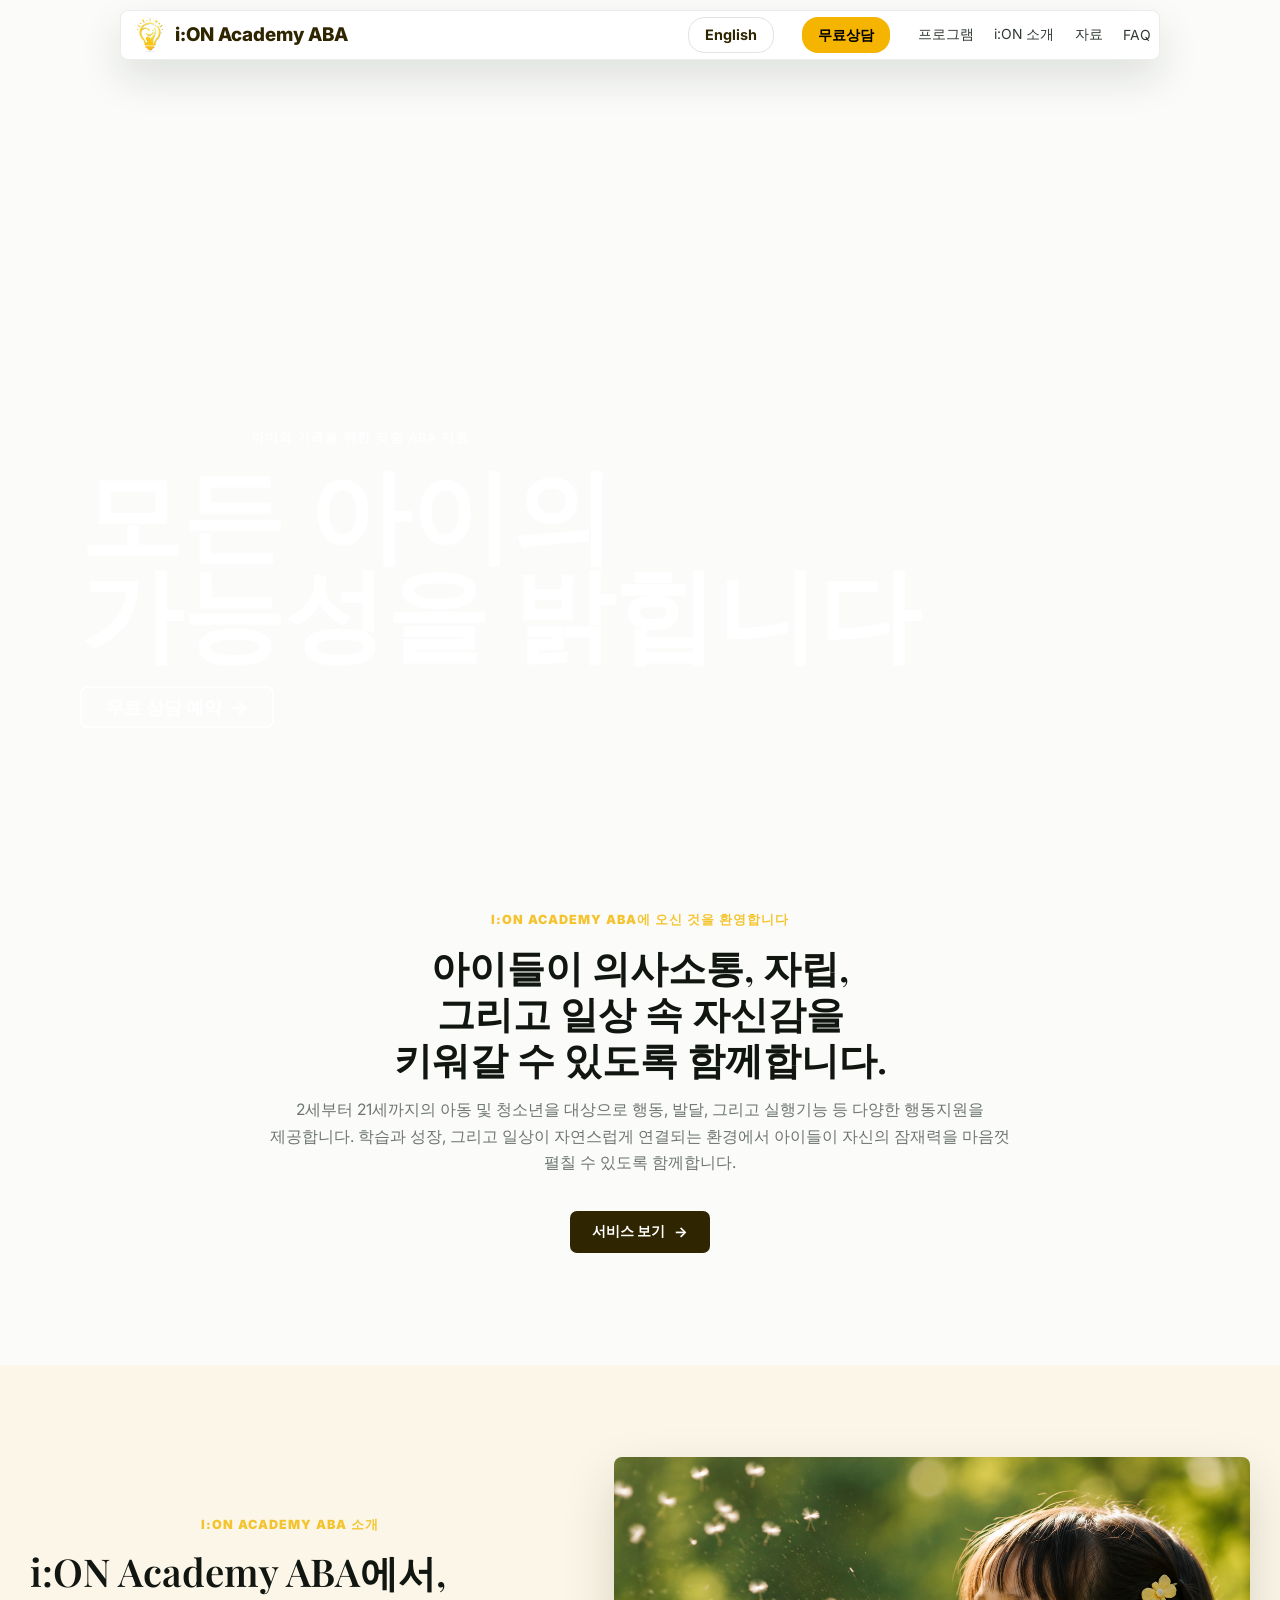
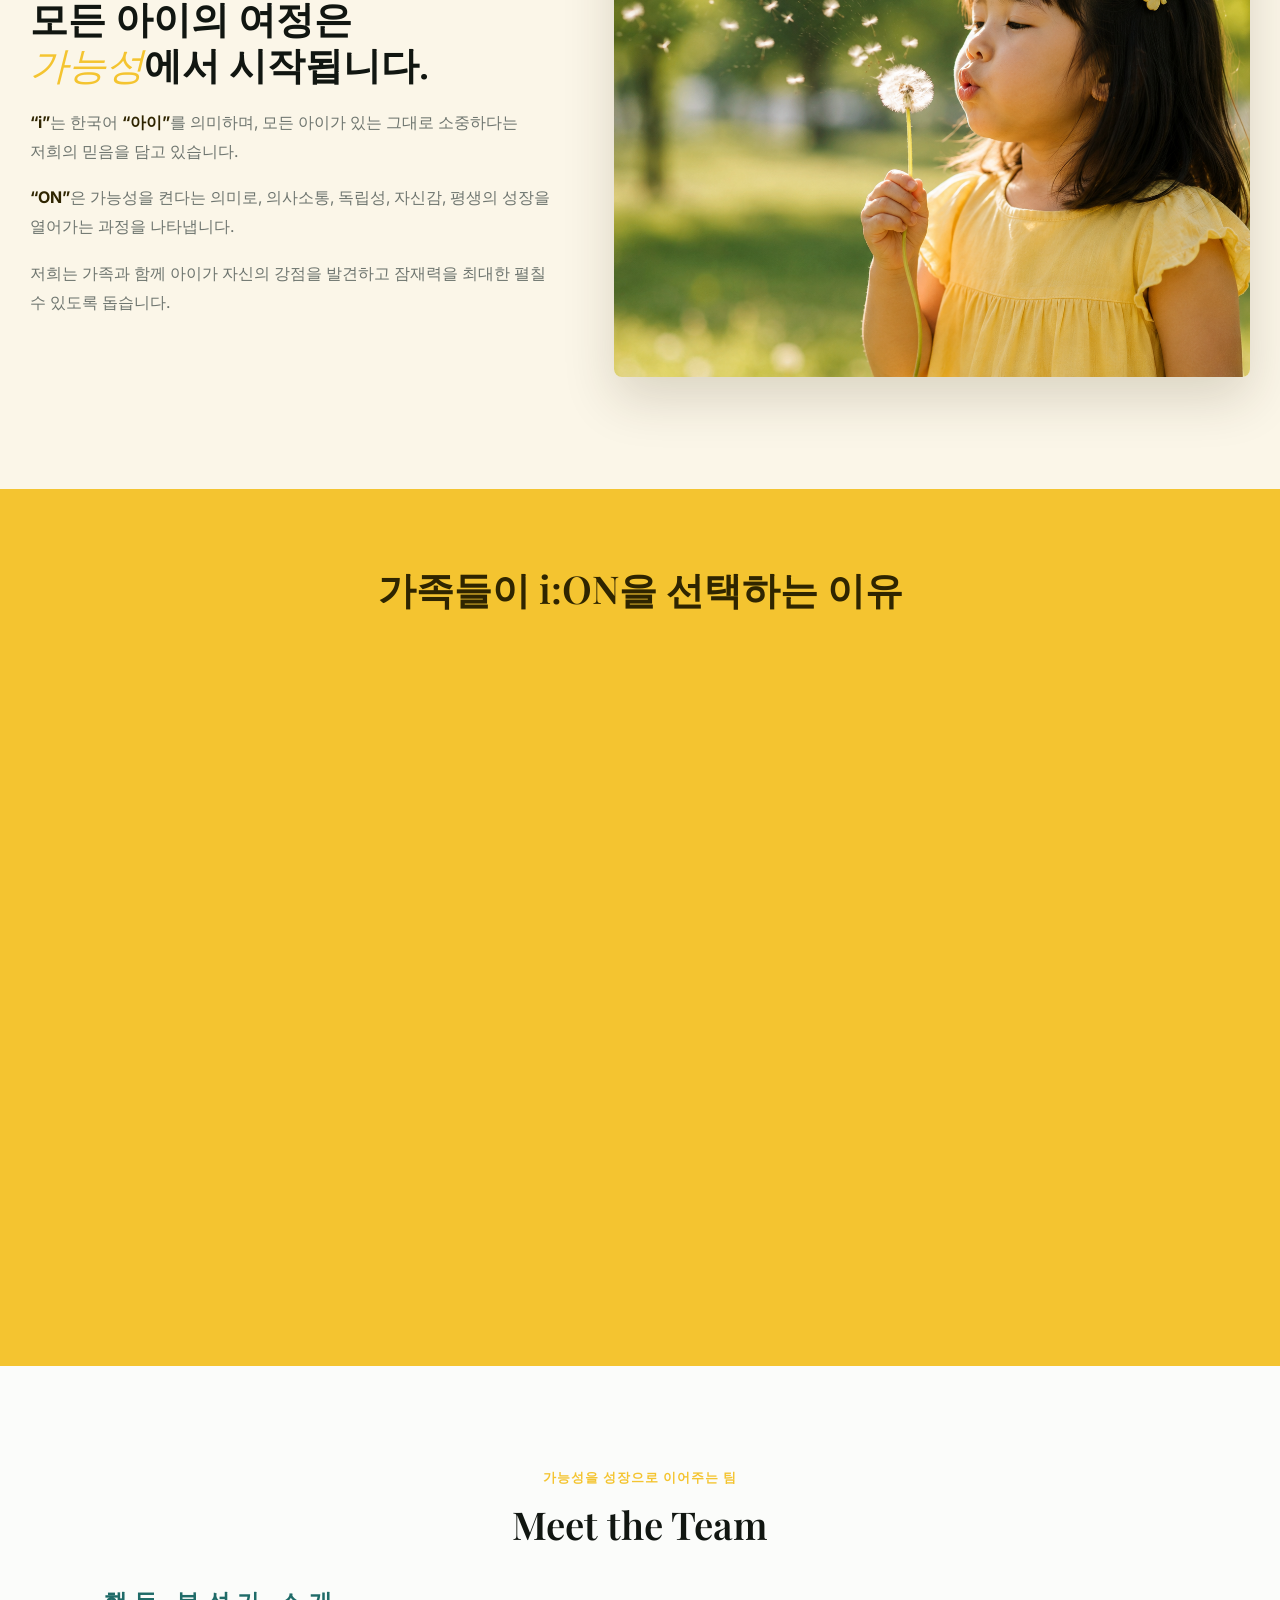
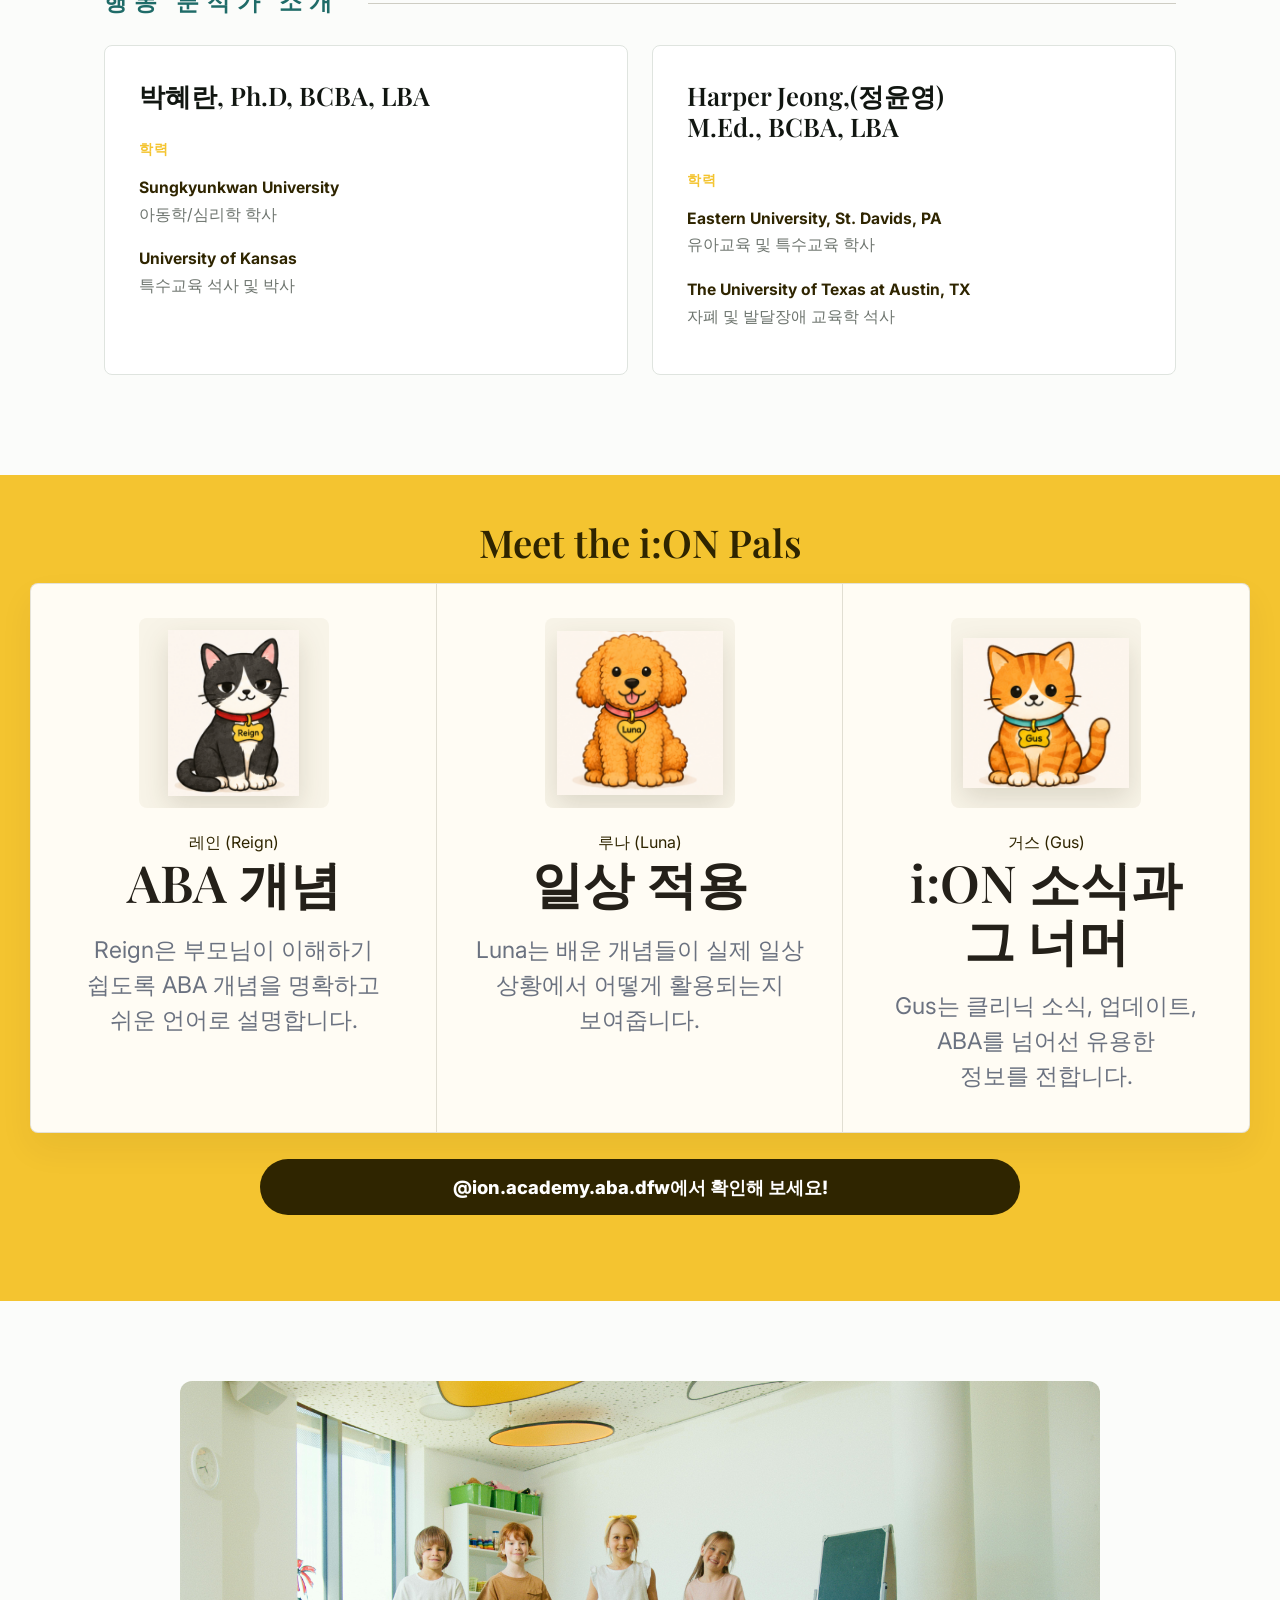
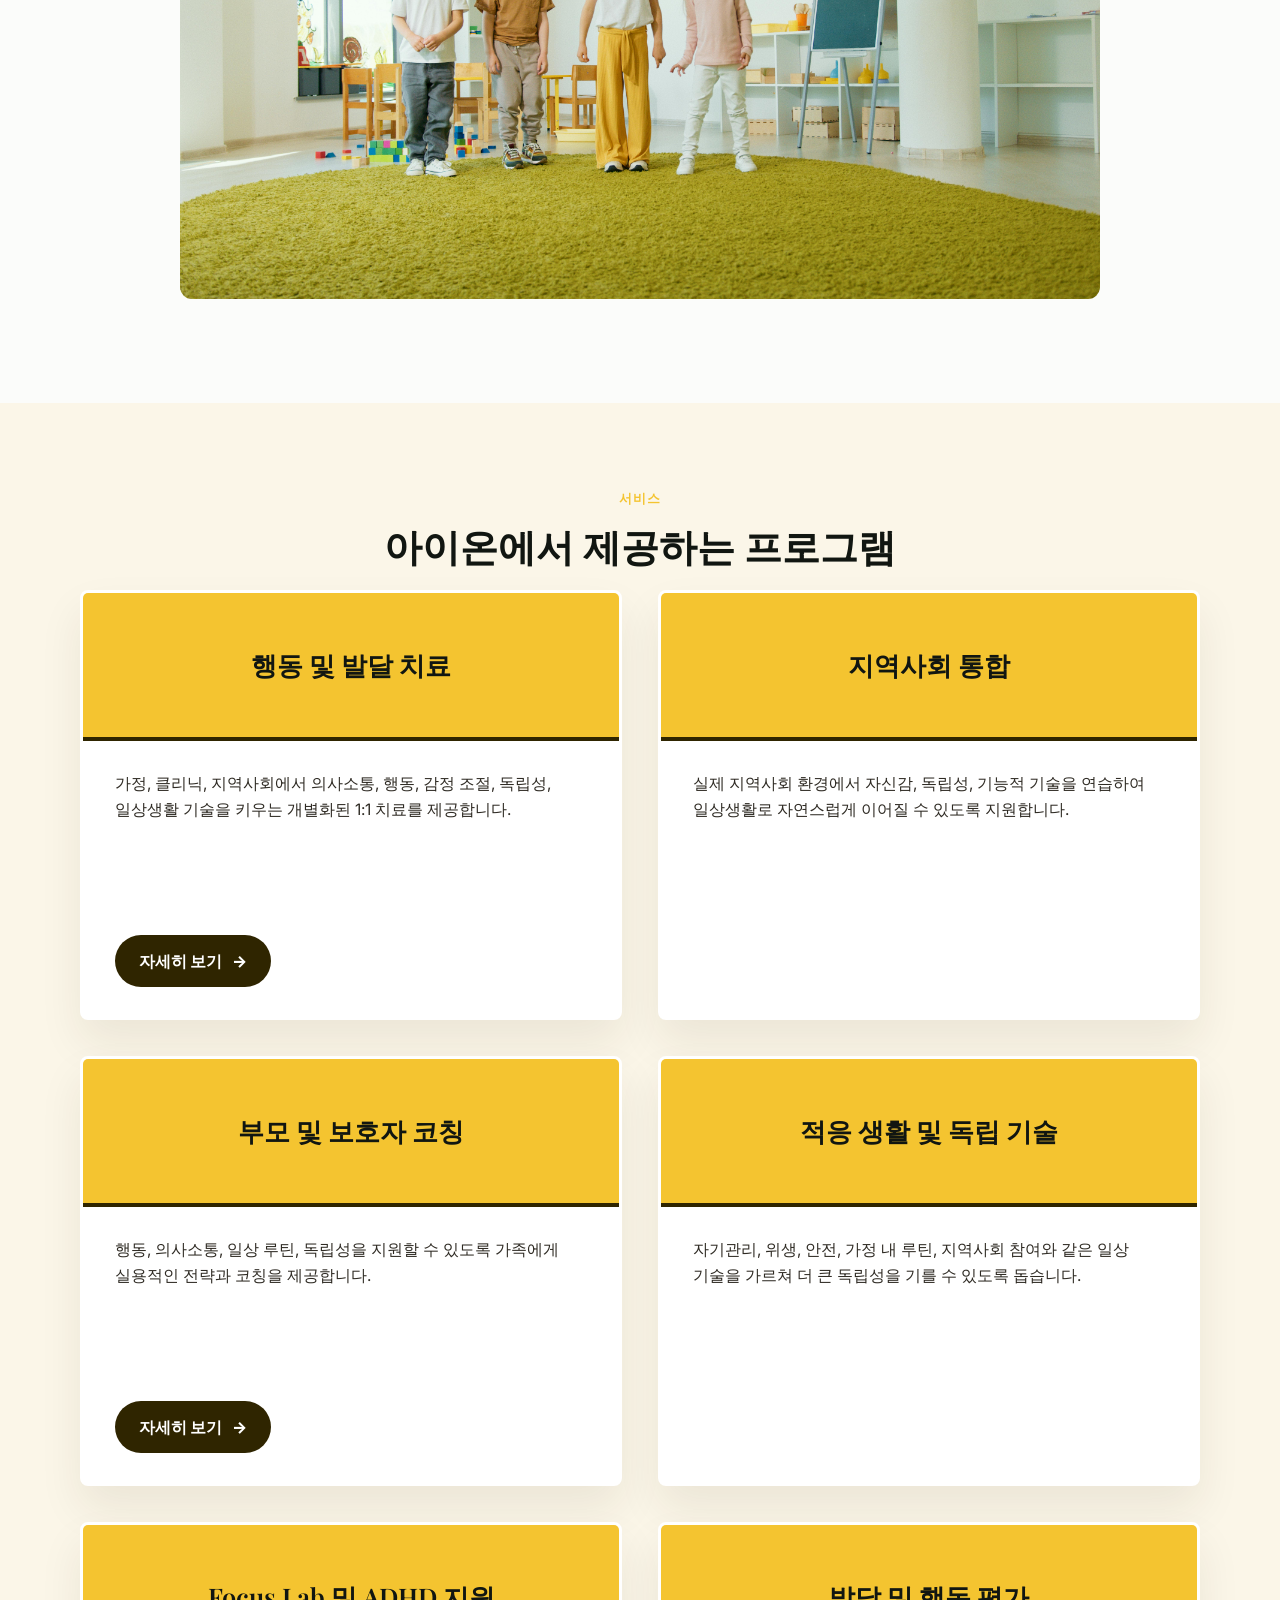
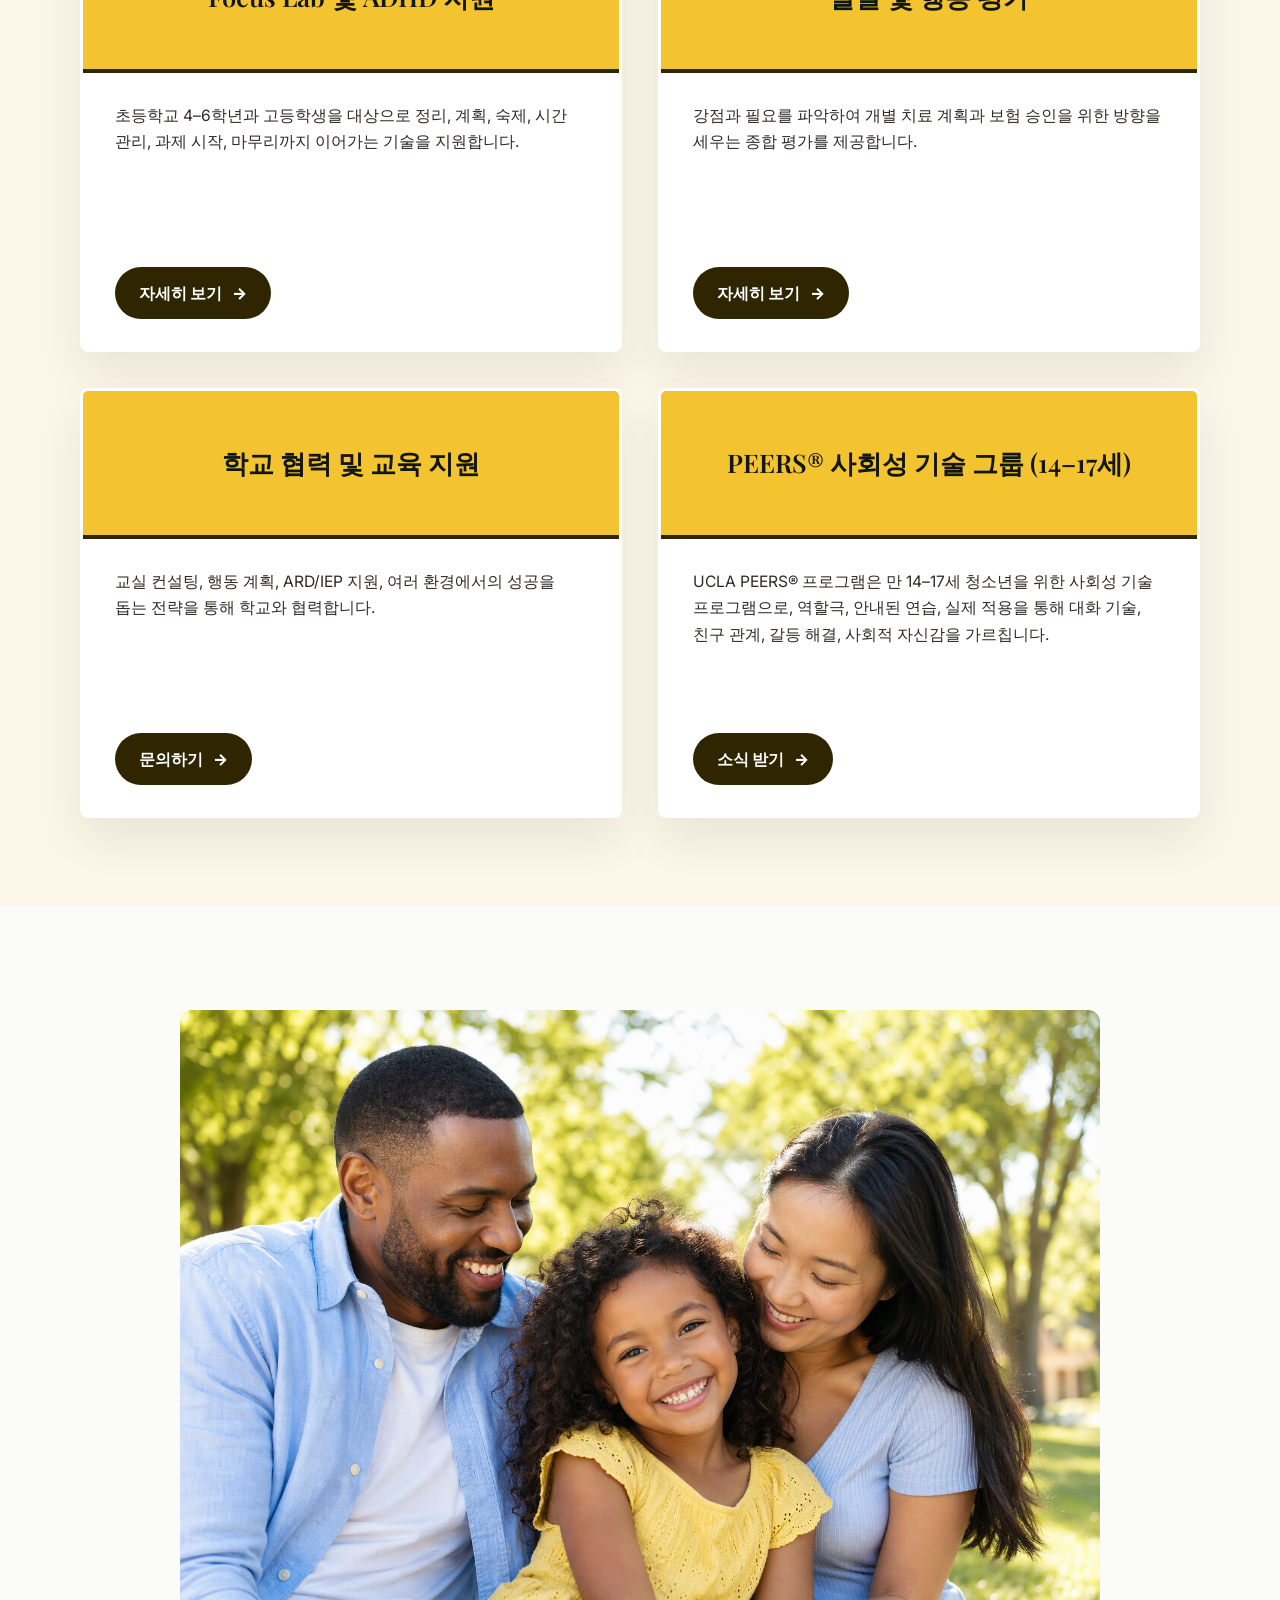
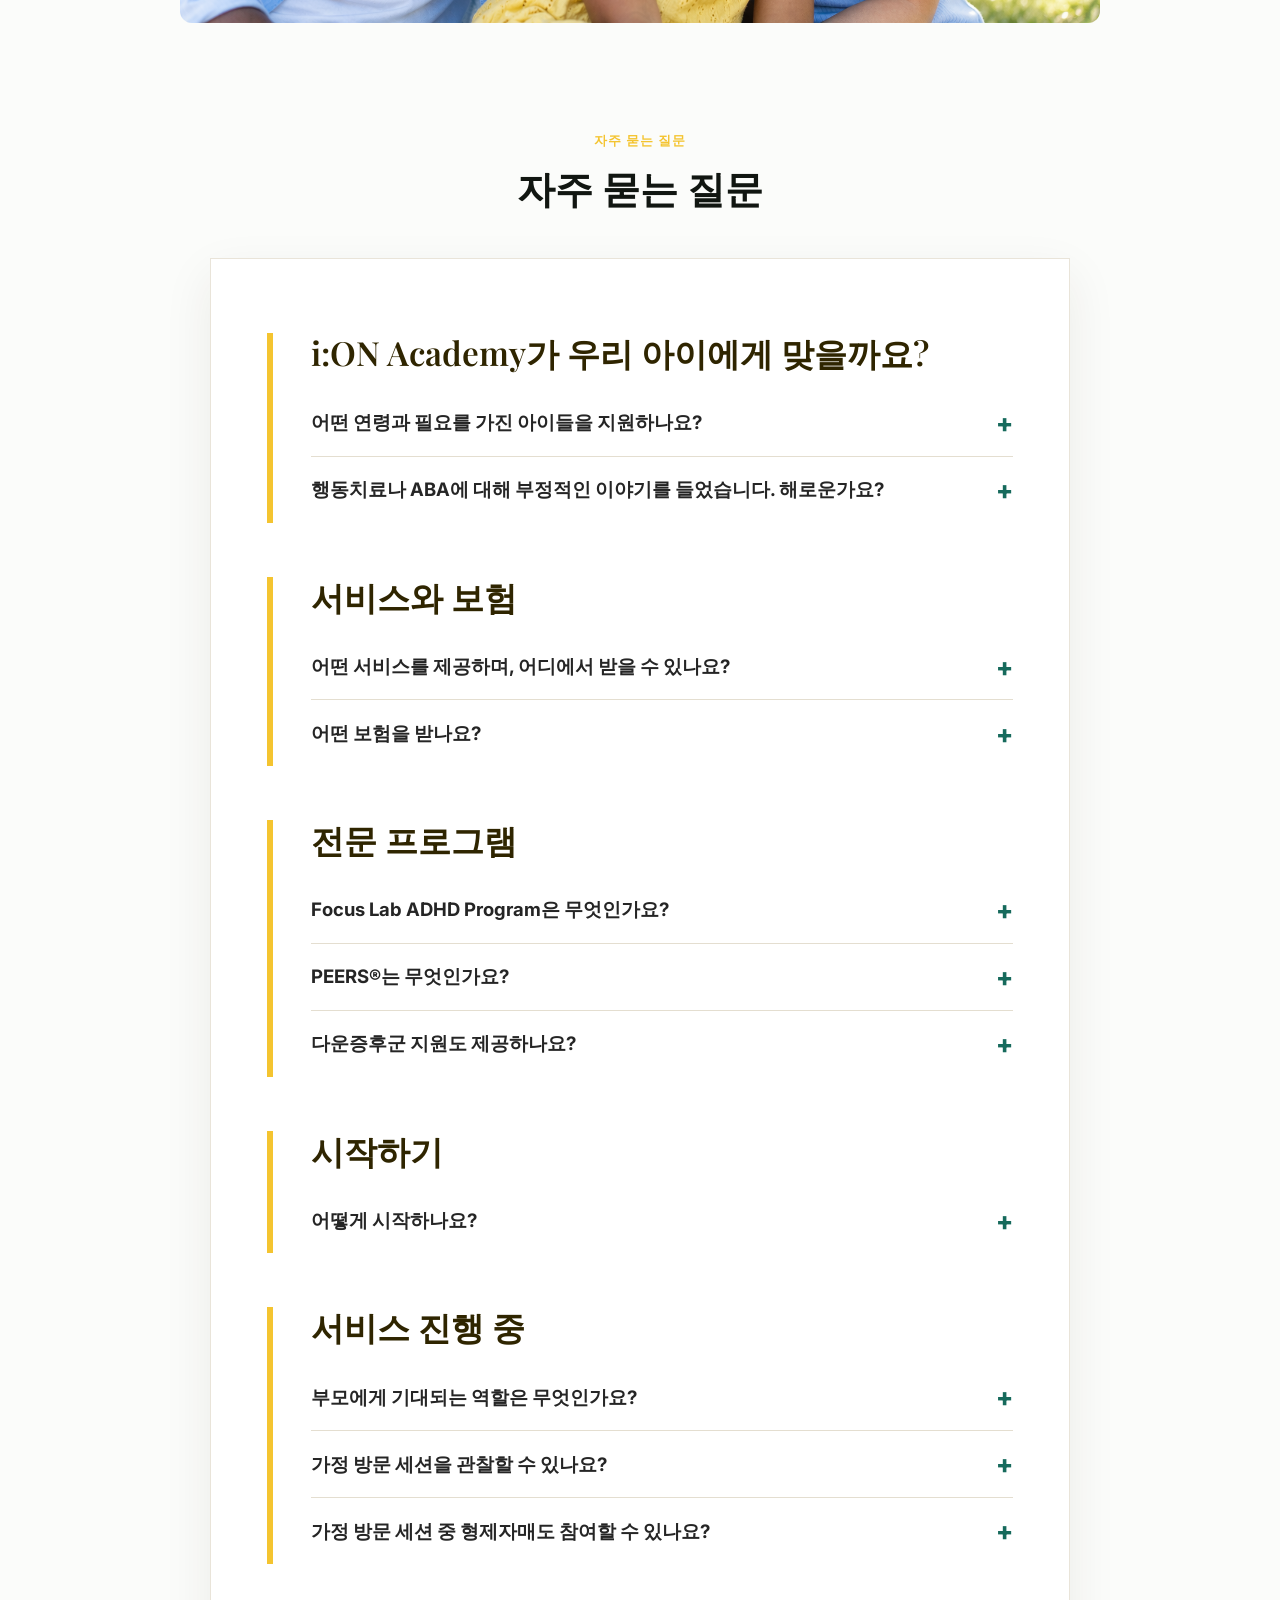
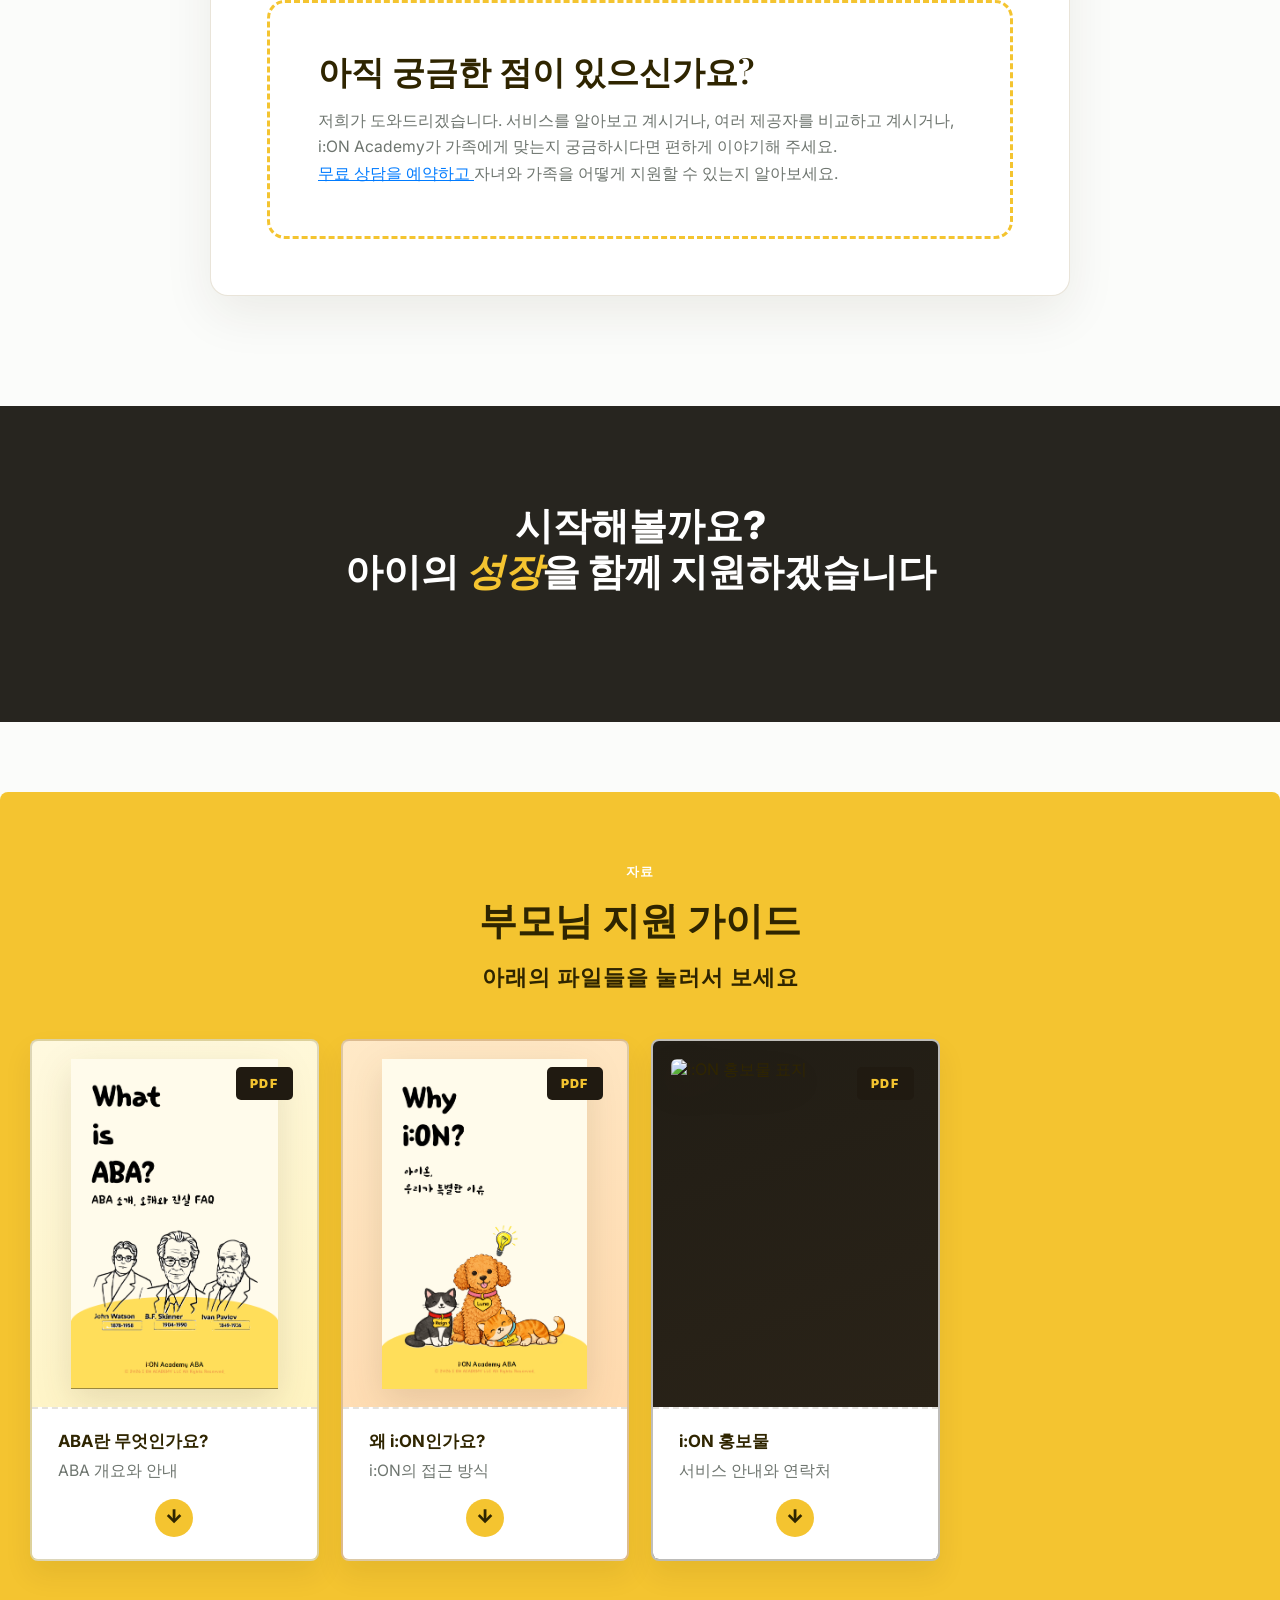
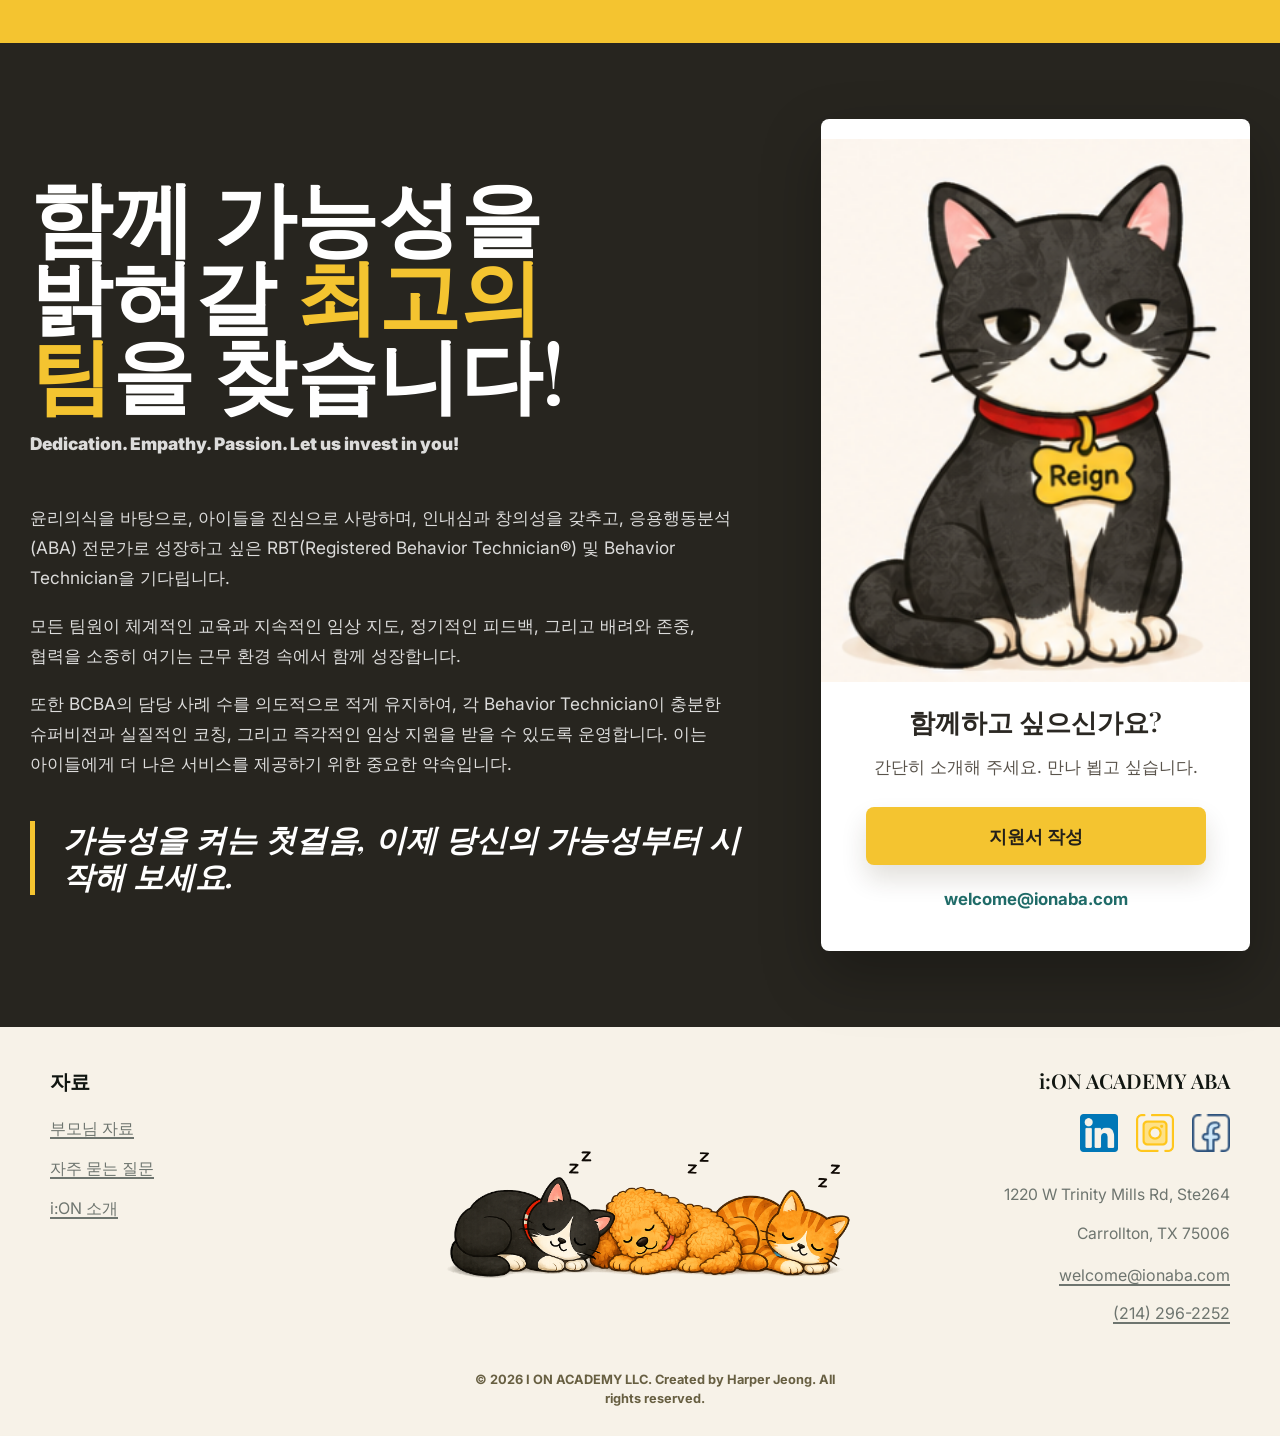
==== commit 90258b89: "Link hiring application form" ====
--- a/ko.html
+++ b/ko.html
@@ -655,12 +655,13 @@
           <p>간단히 소개해 주세요. 만나 뵙고 싶습니다.</p>
           <a
             class="careers-button"
-            href="mailto:welcome@ionaba.com?subject=i%3AON%20Academy%20ABA%20%ED%8C%80%20%EC%A7%80%EC%9B%90&body=%EC%95%88%EB%85%95%ED%95%98%EC%84%B8%EC%9A%94%2C%20i%3AON%20Academy%20ABA%20%ED%8C%80%EC%97%90%20%EC%A7%80%EC%9B%90%ED%95%98%EA%B3%A0%20%EC%8B%B6%EC%8A%B5%EB%8B%88%EB%8B%A4.%0A%0A%EC%9D%B4%EB%A6%84%3A%0A%EC%97%B0%EB%9D%BD%EC%B2%98%3A%0A%EA%B2%BD%ED%97%98%3A%0A%EA%B0%80%EB%8A%A5%ED%95%9C%20%EC%8B%9C%EA%B0%84%3A%0A%0A%EA%B0%90%EC%82%AC%ED%95%A9%EB%8B%88%EB%8B%A4."
+            href="https://forms.gle/G1NX2mkTKeQzh1tQ7"
+            target="_blank"
+            rel="noopener noreferrer"
           >
-            이메일로 지원하기
+            지원서 작성
           </a>
           <strong>welcome@ionaba.com</strong>
-          <small>이력서를 첨부해 주세요.</small>
         </aside>
       </section>
     </main>
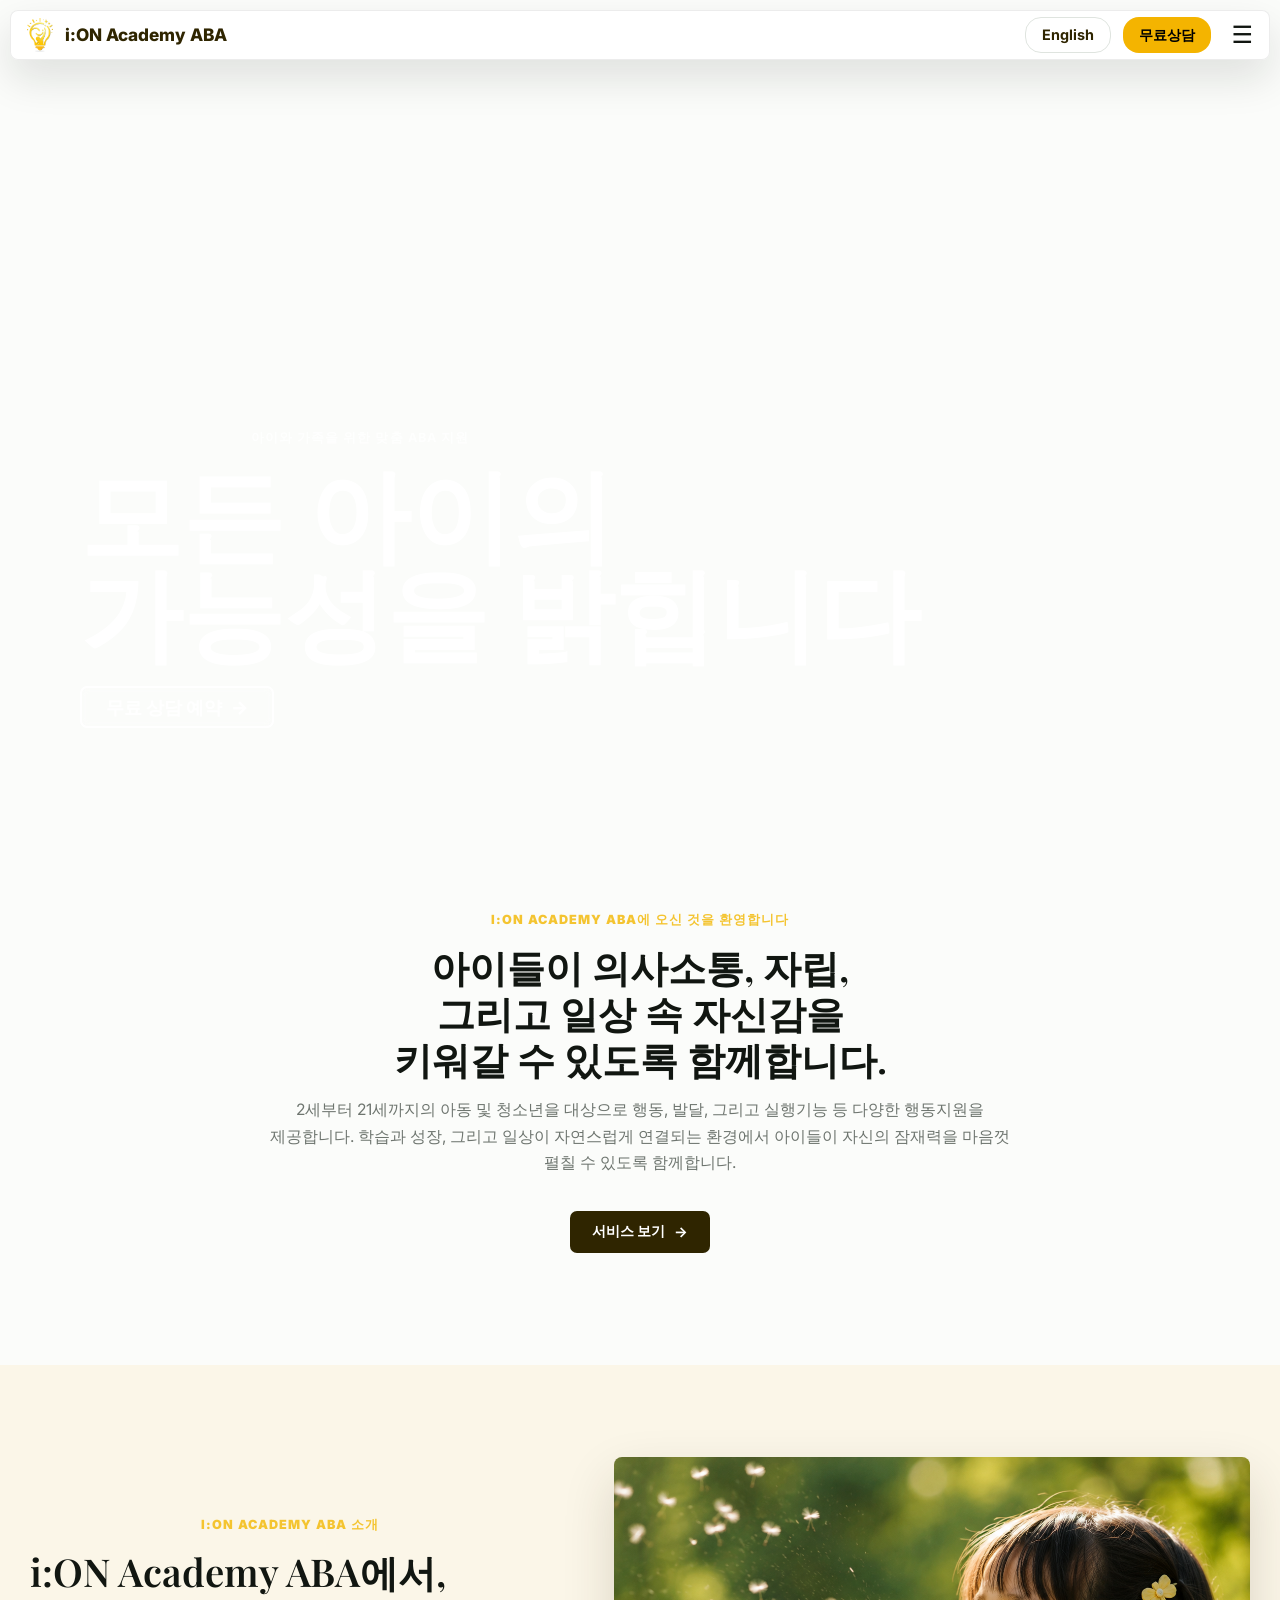
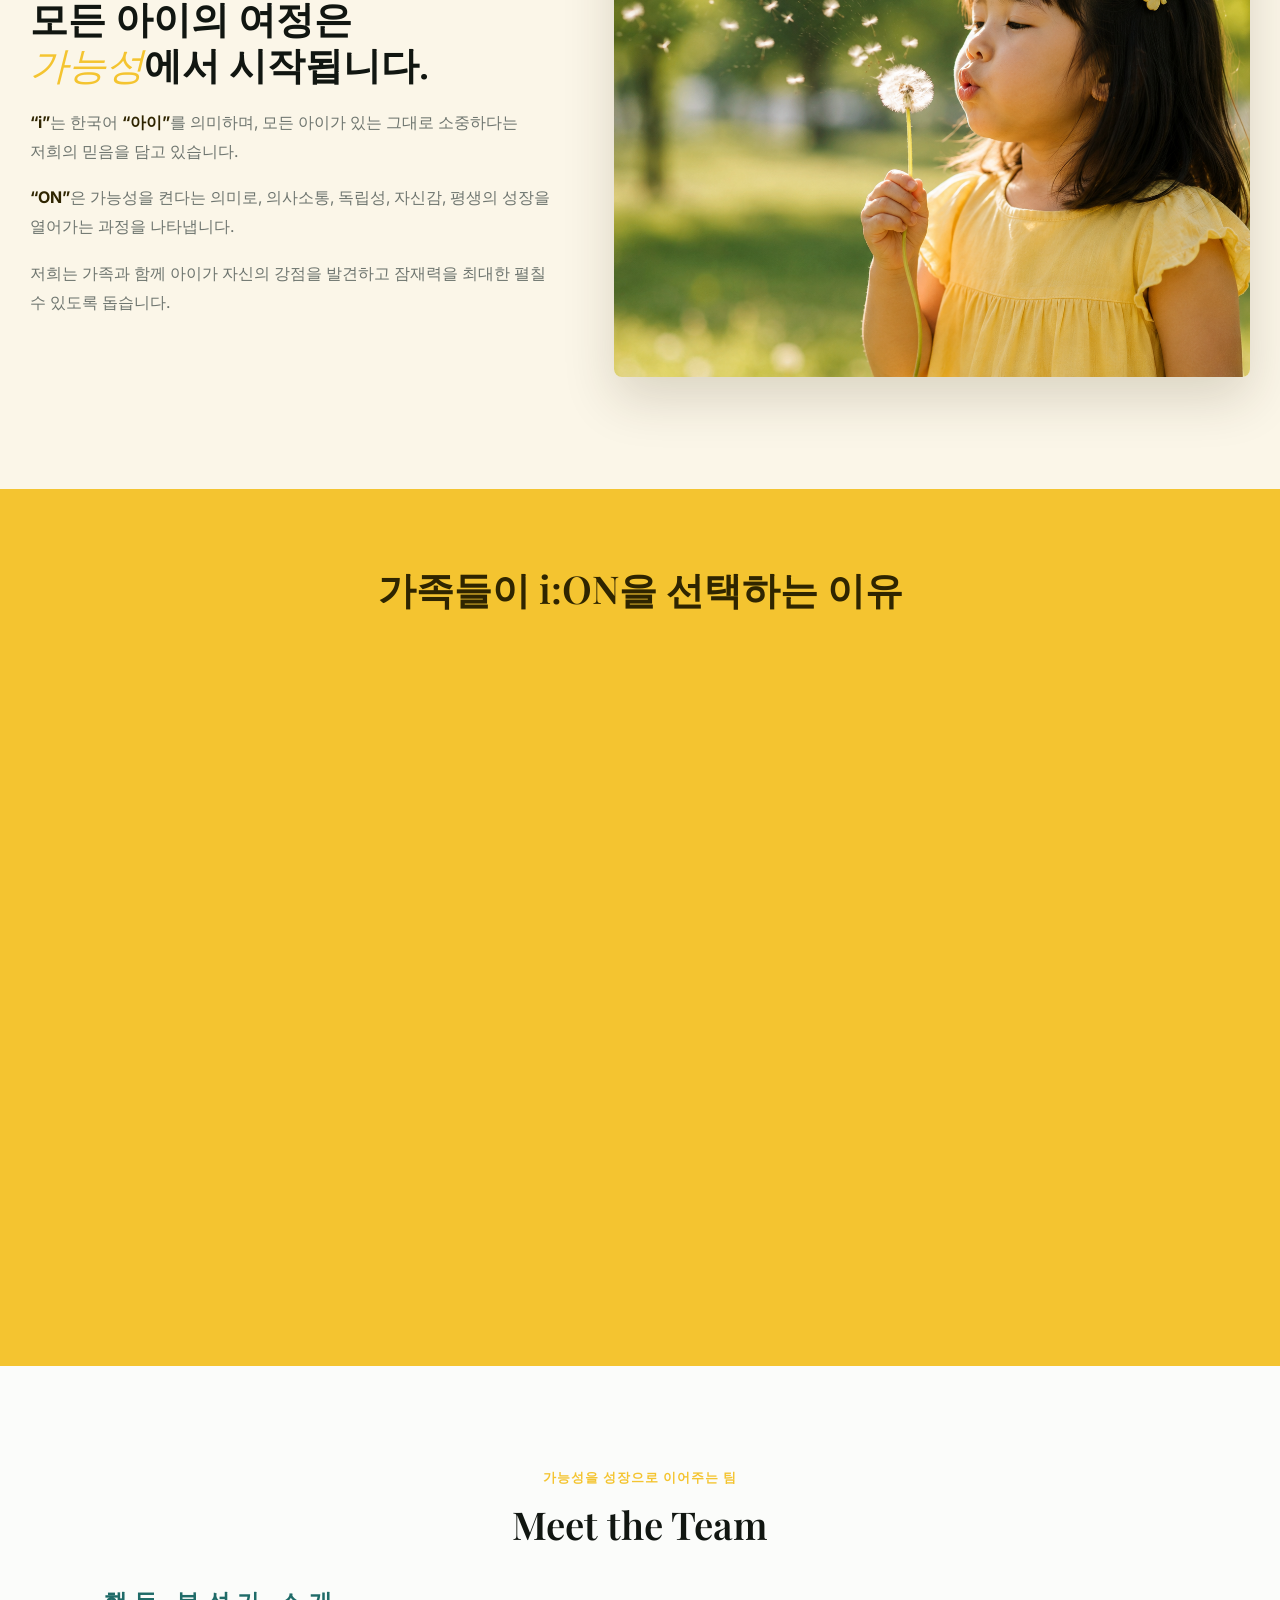
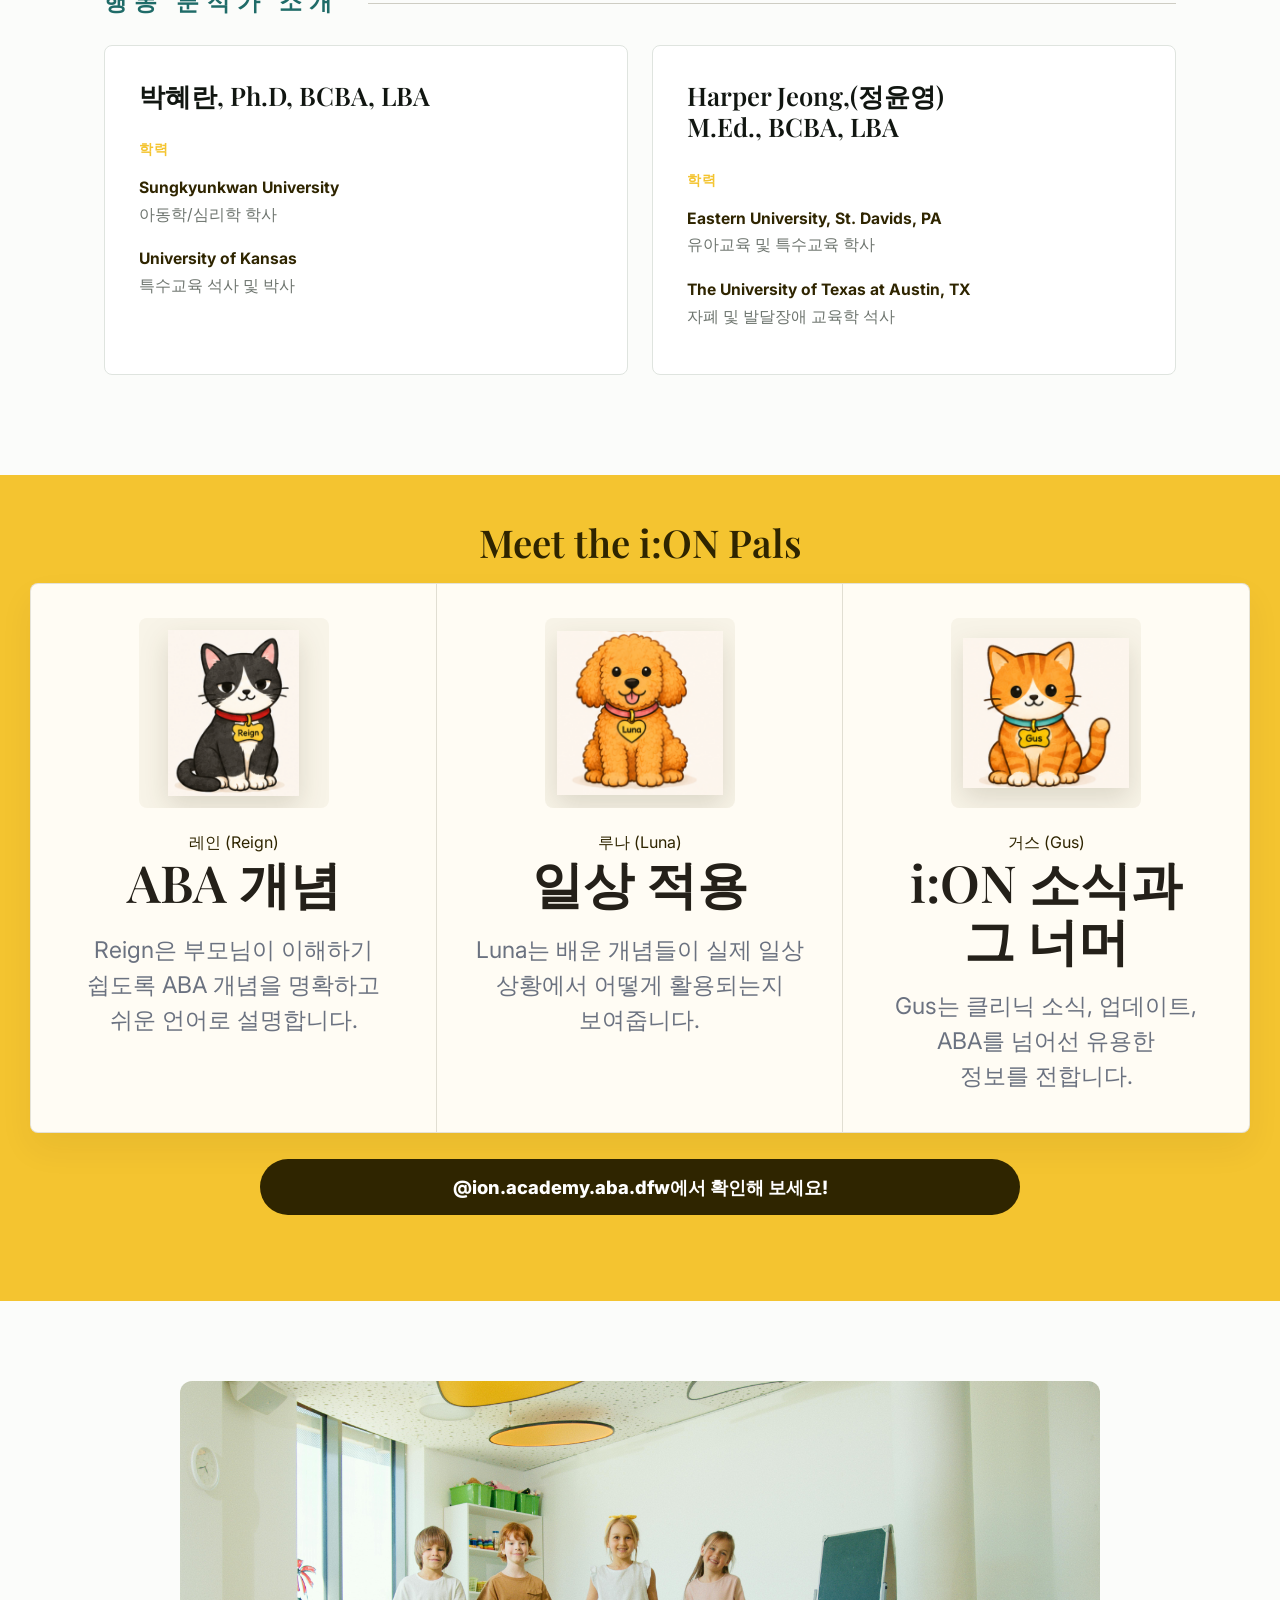
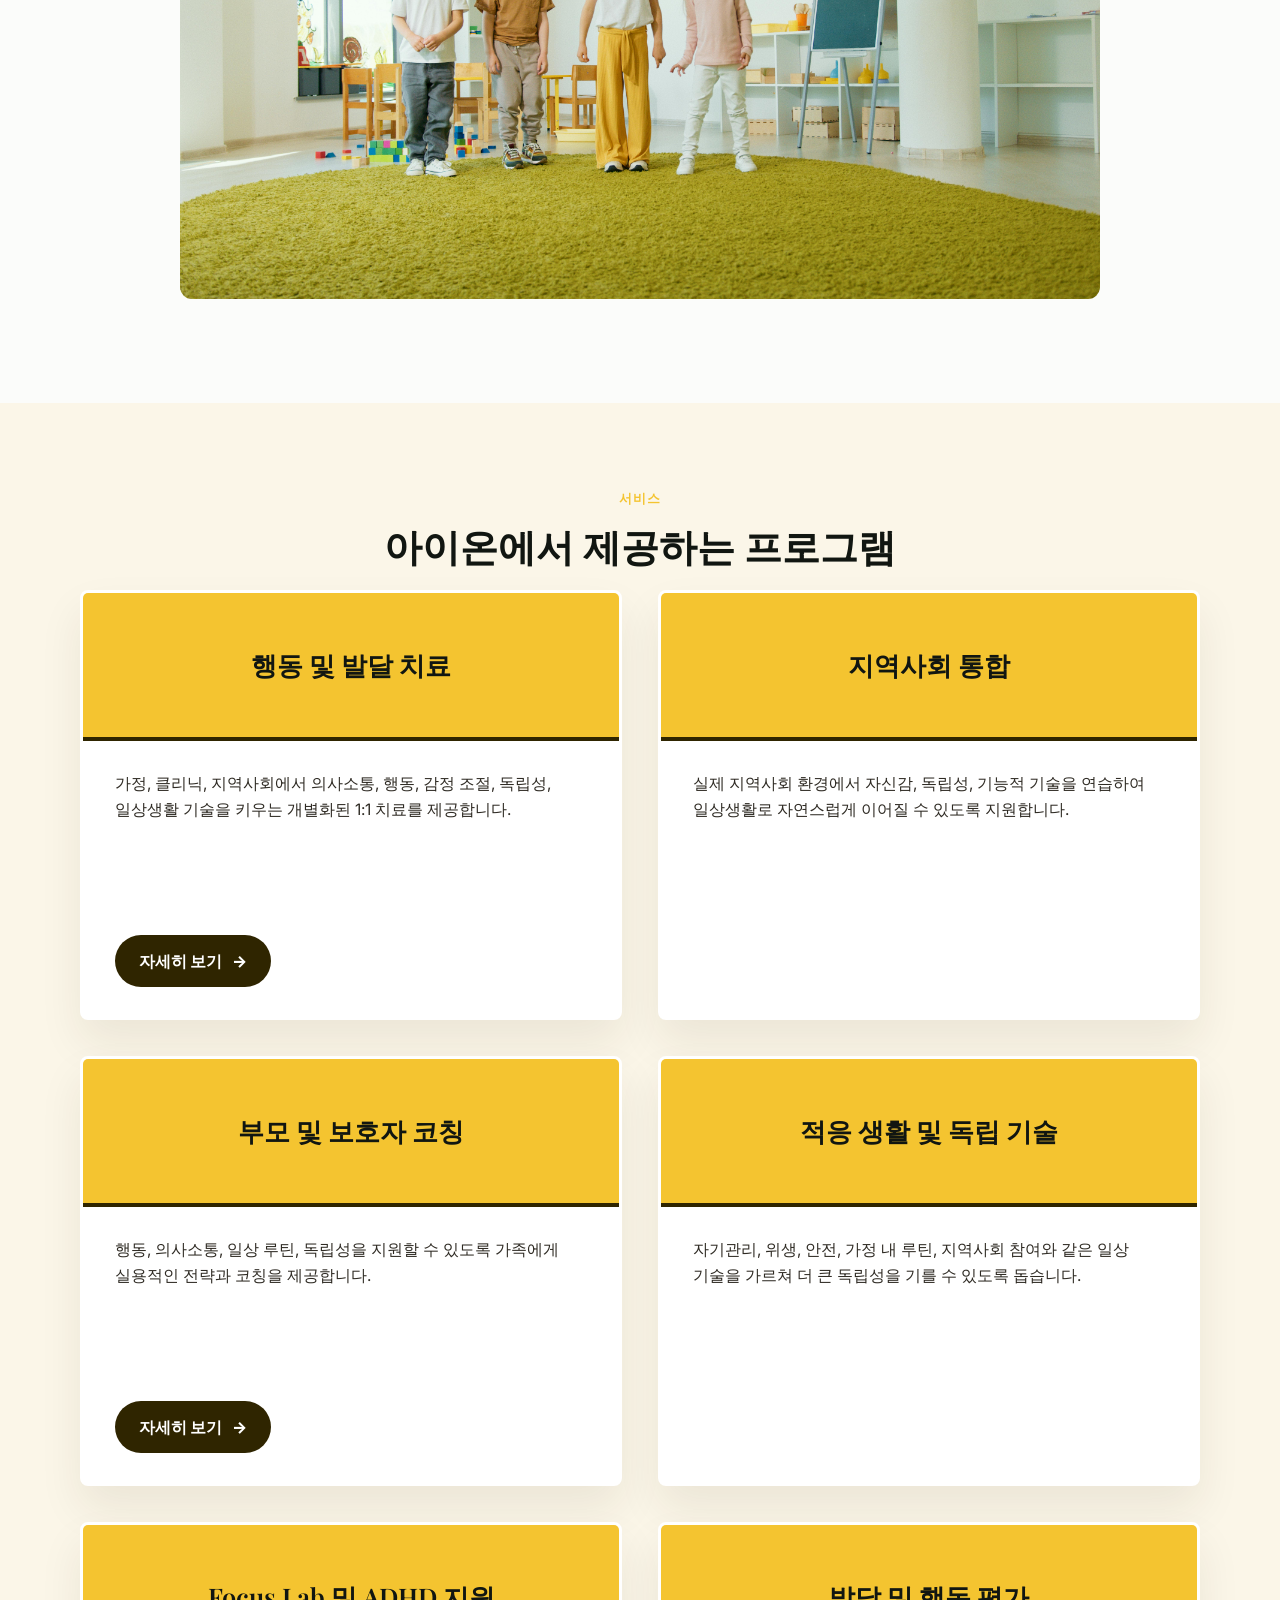
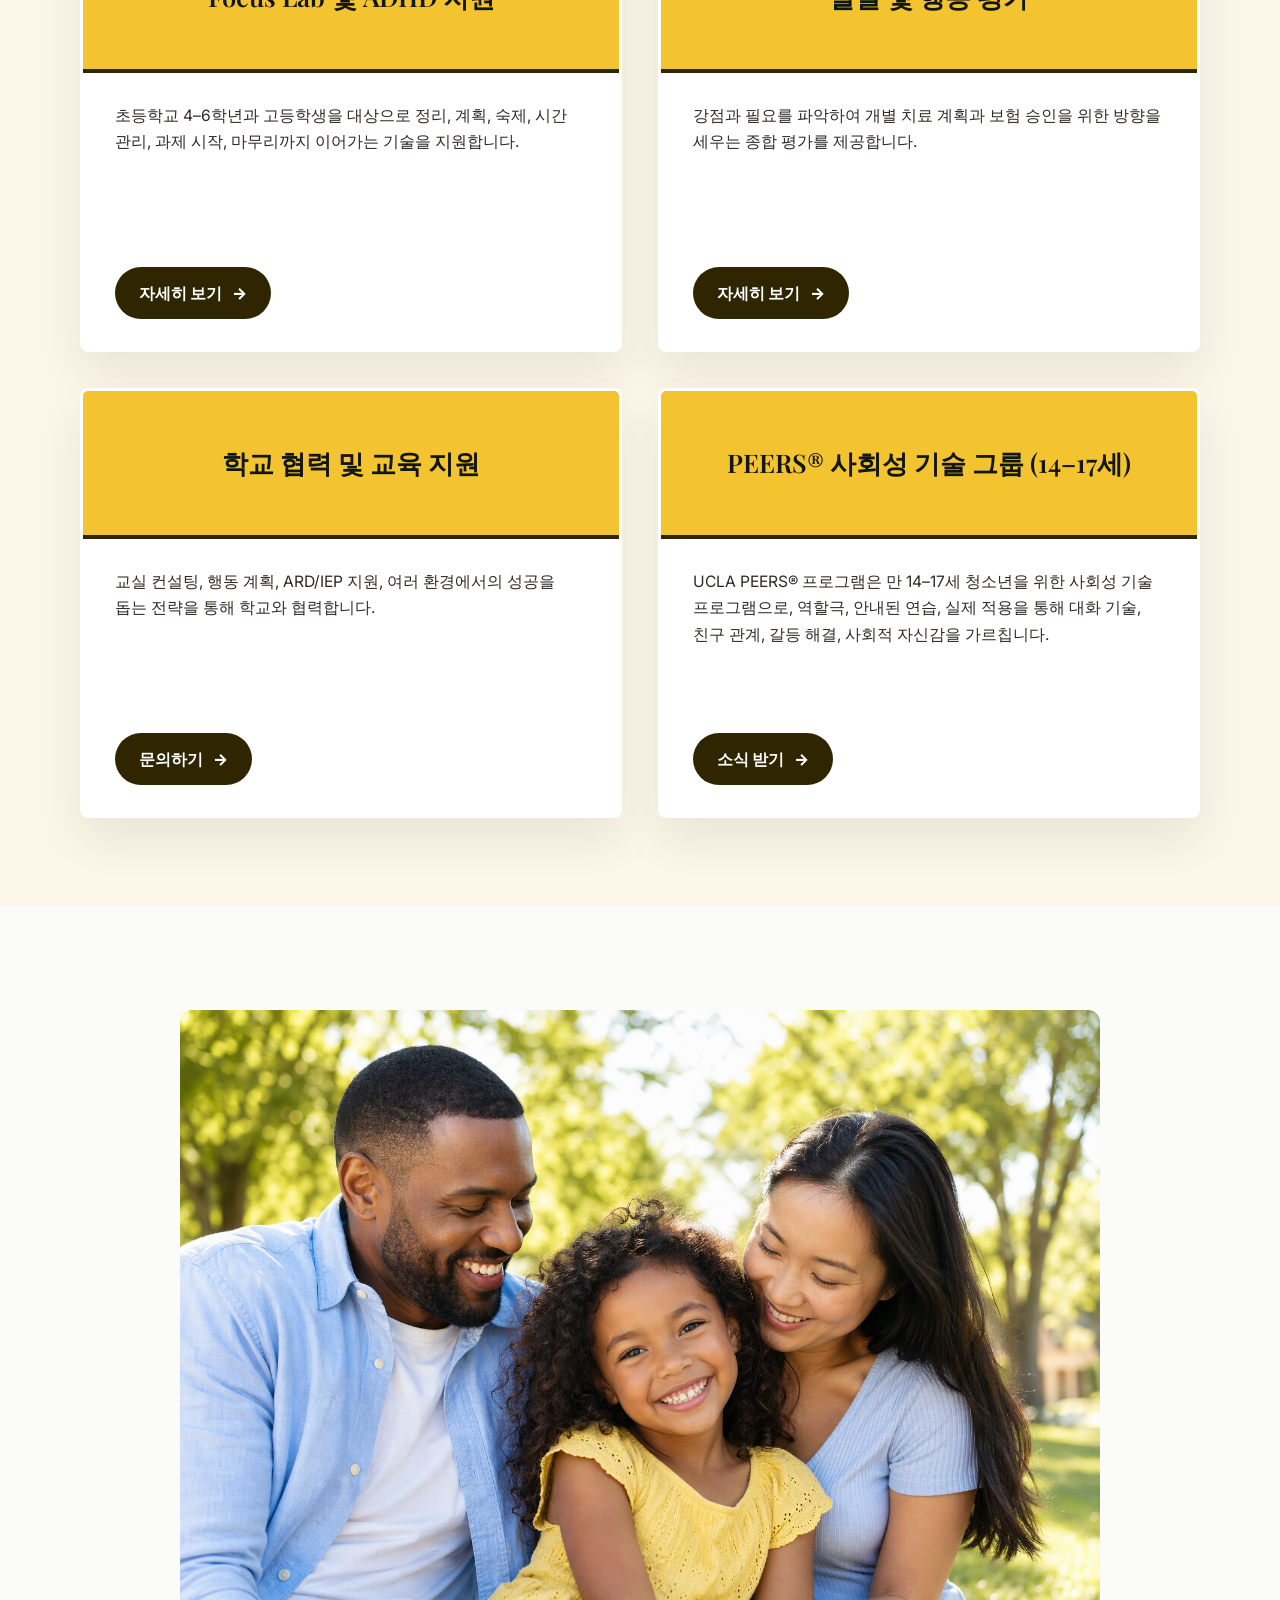
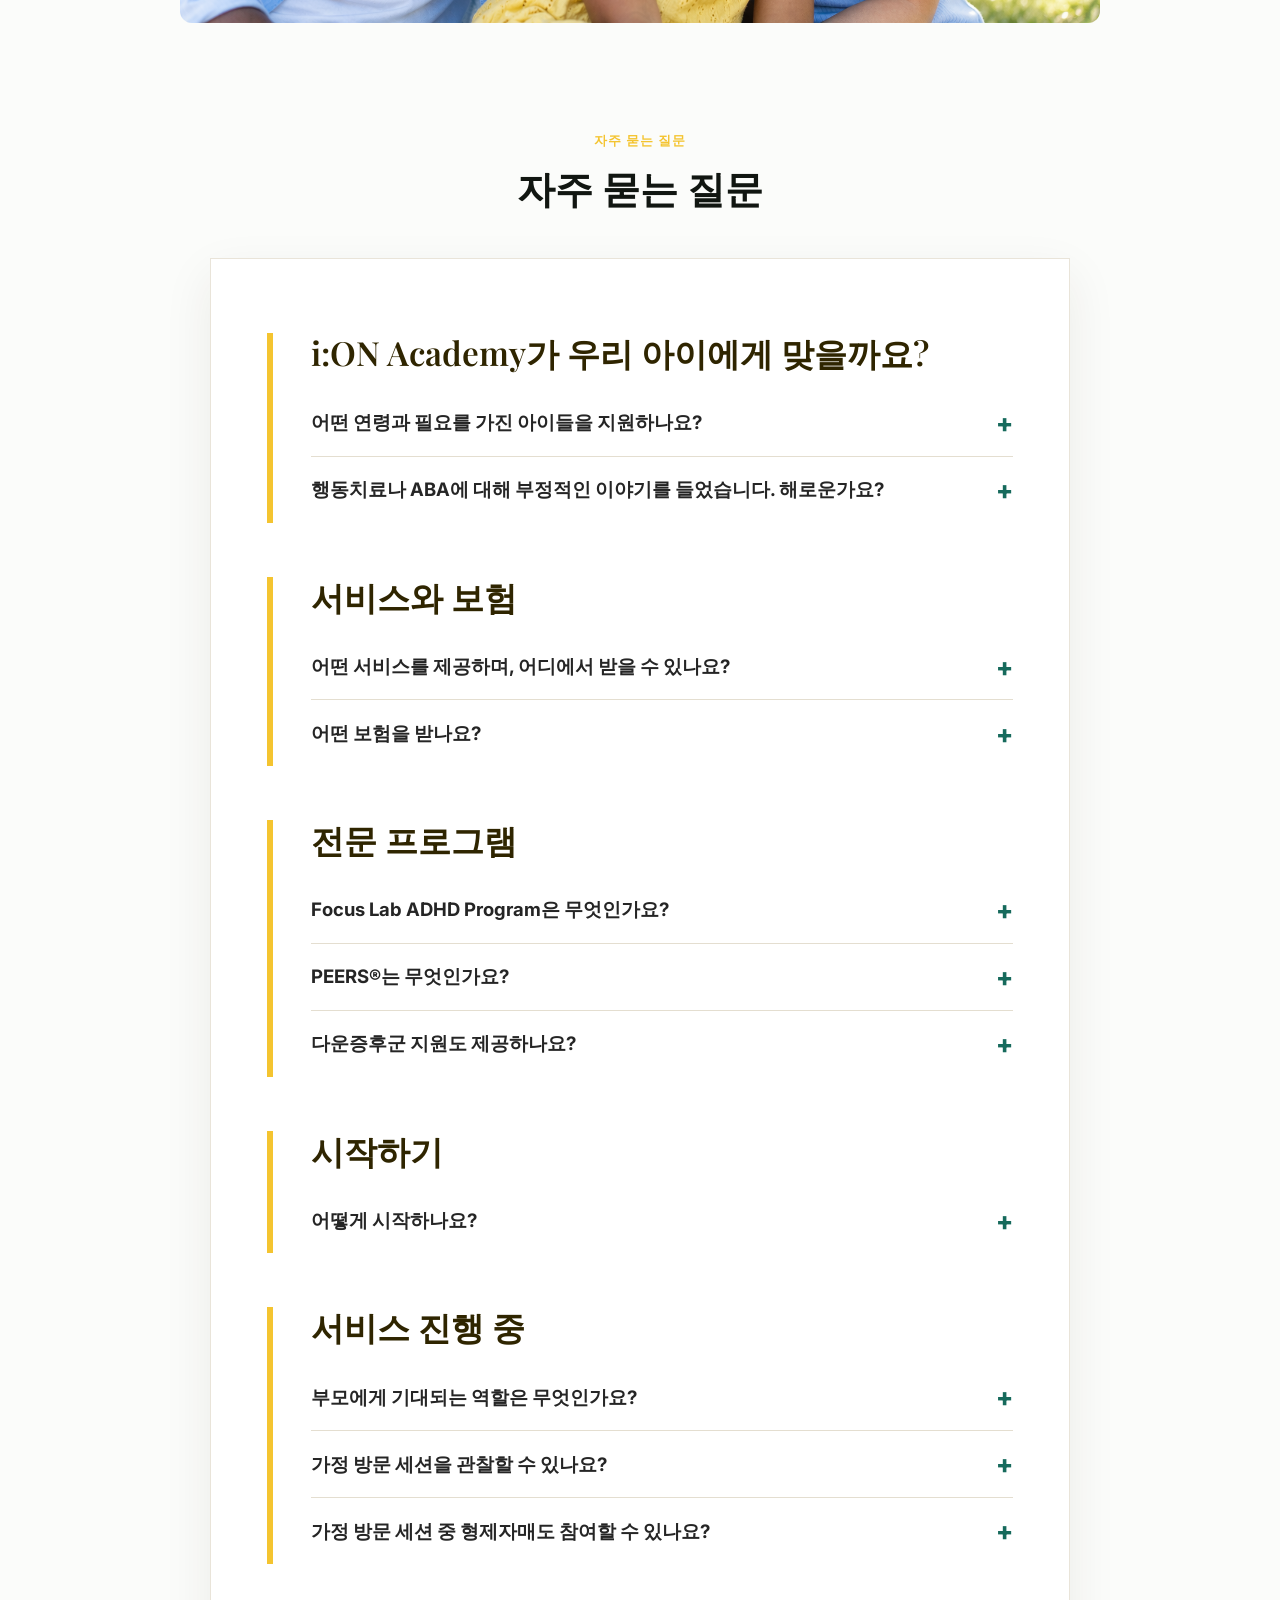
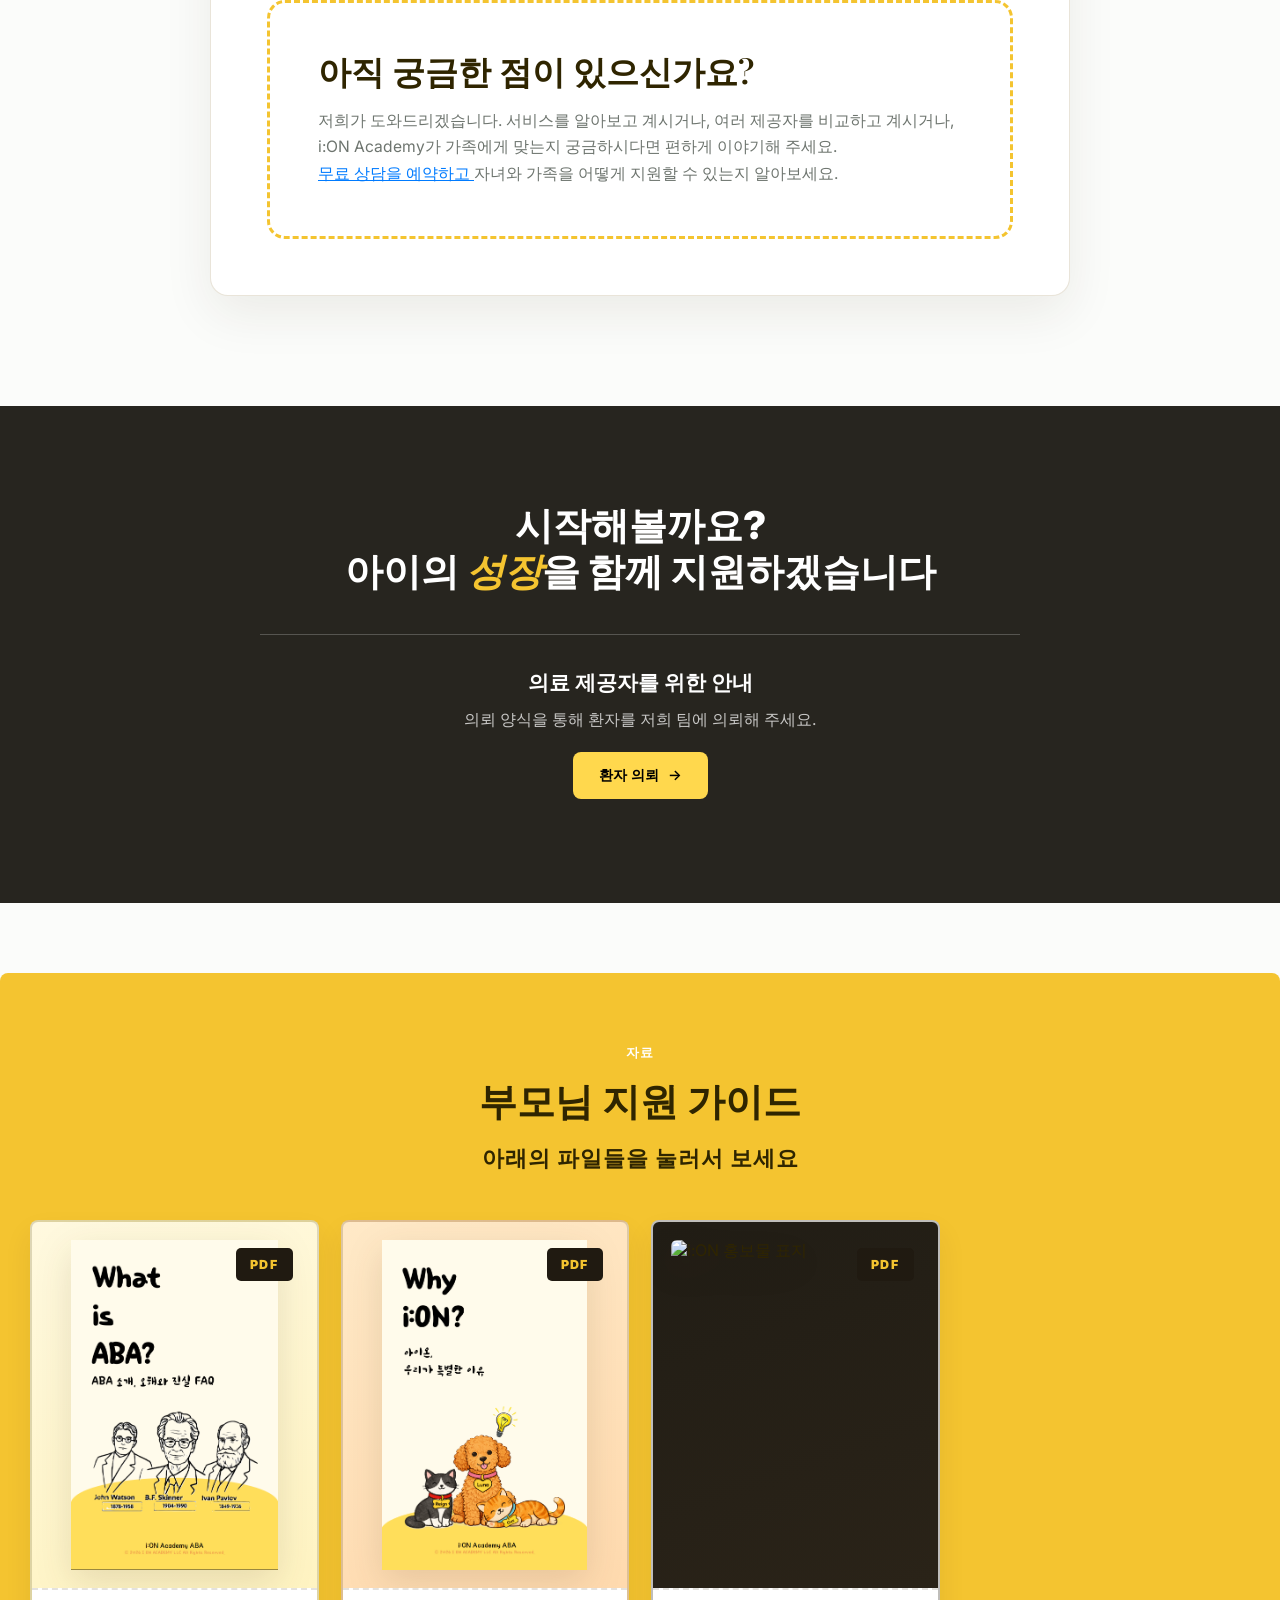
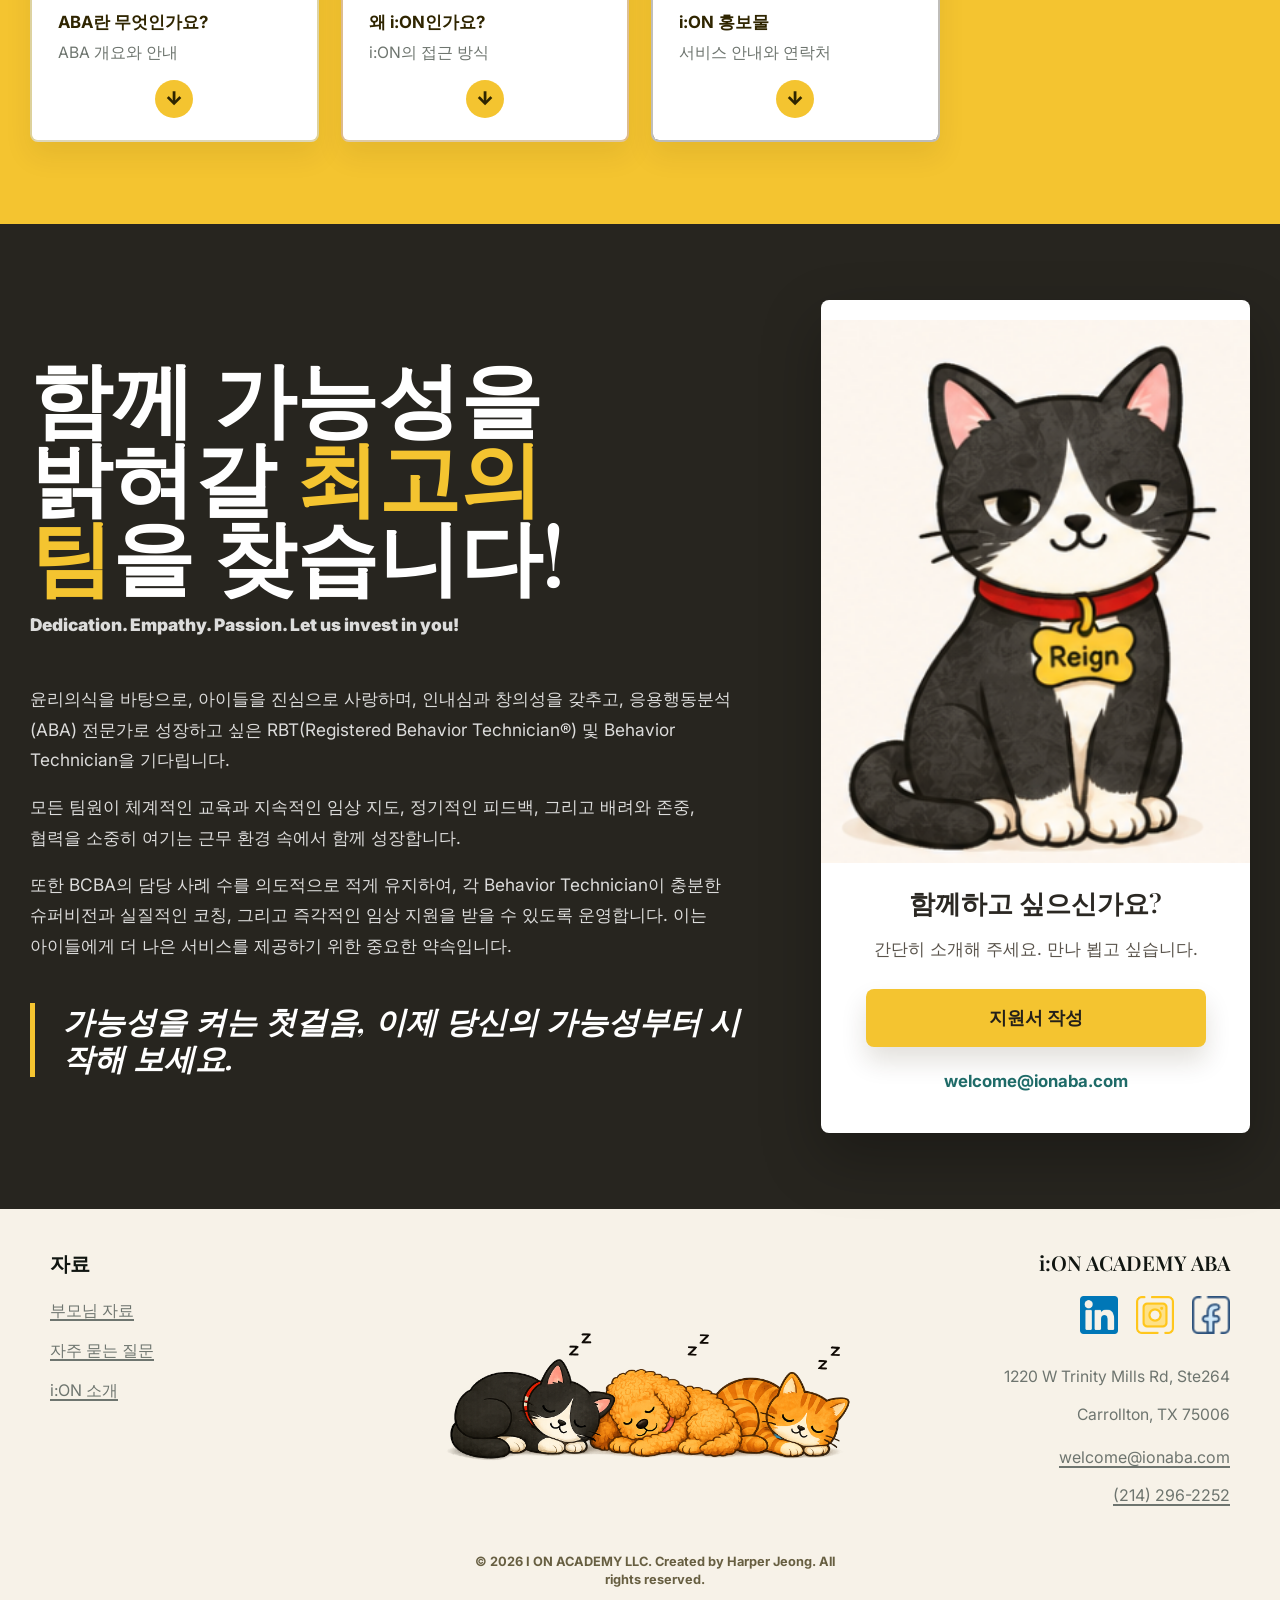
==== commit af1121c8: "Add provider referral form below community partners" ====
--- a/ko.html
+++ b/ko.html
@@ -38,7 +38,7 @@
       href="https://fonts.googleapis.com/css2?family=Inter:wght@400;500;600;700&family=Playfair+Display:wght@500;600&display=swap"
       rel="stylesheet"
     />
-    <link rel="stylesheet" href="styles.css?v=mobile-header-partners-20260706" />
+    <link rel="stylesheet" href="styles.css?v=provider-referral-20260929" />
     <meta name="viewport" content="width=device-width, initial-scale=1.0">
   </head>
   <body>
@@ -64,6 +64,7 @@
     <a href="#about">i:ON 소개</a>
     <a href="#resources">자료</a>
     <a href="#faq">FAQ</a>
+    <a href="https://docs.google.com/forms/d/e/1FAIpQLScUTNxk5C9KcAzJmJyjtj7TcOr5k_opxA081bSb7cSiEO01Bg/viewform?usp=dialog" target="_blank" rel="noopener noreferrer">환자 의뢰</a>
   </nav>
 
 </header>
@@ -419,10 +420,10 @@
             <details>
               <summary>어떤 보험을 받나요?</summary>
               <p>
-                현재 저희는 Blue Cross Blue Shield와 in-network이며, 보험 파트너십을
-                계속 확장하고 있습니다. 또한 Aetna와 Cigna에도 credentialed 되어 있으나,
-                현재 해당 보험으로는 신규 클라이언트를 받고 있지 않습니다. Aetna 또는
-                Cigna 보험을 가지고 계신 경우 현재 가능 여부를 문의해 주세요.
+                저희는 Blue Cross Blue Shield, Aetna, Cigna와 credentialed 되어 있으며,
+                Texas Medicaid 및 Medicare credentialing은 현재 진행 중입니다. 다만,
+                Cigna의 낮은 reimbursement rate로 인해 현재 Cigna 보험은 받지 않고
+                있습니다. 현재 보험 이용 가능 여부는 저희에게 문의해 주세요.
               </p>
               <p>
                 private pay 서비스도 제공하며, 보험 플랜에 따라 out-of-network 혜택을
@@ -568,6 +569,11 @@
       <section class="contact" id="contact" aria-labelledby="contact-title">
         <div class="contact-copy">
           <h2 id="contact-title">시작해볼까요?<br />아이의 <em>성장</em>을 함께 지원하겠습니다</h2>
+          <div class="provider-referral">
+            <h3>의료 제공자를 위한 안내</h3>
+            <p>의뢰 양식을 통해 환자를 저희 팀에 의뢰해 주세요.</p>
+            <a class="button yellow" href="https://docs.google.com/forms/d/e/1FAIpQLScUTNxk5C9KcAzJmJyjtj7TcOr5k_opxA081bSb7cSiEO01Bg/viewform?usp=dialog" target="_blank" rel="noopener noreferrer">환자 의뢰</a>
+          </div>
         </div>
       </section>
 
--- a/styles.css
+++ b/styles.css
@@ -53,7 +53,7 @@
   display: flex;
   align-items: center;
   gap: 28px;
-  width: min(94vw, 1040px);
+  width: min(94vw, 1400px);
   height: 50px;
   margin: 10px auto 0;
   padding: 6px 8px 6px 12px;
@@ -1452,6 +1452,47 @@
   object-fit: contain;
 }
 
+.provider-referral {
+  margin-top: 40px;
+  padding-top: 32px;
+  border-top: 1px solid rgba(255, 255, 255, 0.22);
+}
+
+.provider-referral h3 {
+  margin: 0 0 10px;
+  color: white;
+  font-size: 1.3rem;
+}
+
+.contact-copy .provider-referral p {
+  font-size: 1rem;
+  font-weight: 400;
+  line-height: 1.6;
+}
+
+.provider-referral .button {
+  margin-top: 20px;
+}
+
+.partners-section .provider-referral {
+  padding: 32px 24px;
+  border: 1px solid var(--line);
+  border-radius: 16px;
+  background: white;
+  text-align: center;
+}
+
+.partners-section .provider-referral h3 {
+  color: var(--ink);
+}
+
+.partners-section .provider-referral p {
+  margin: 0;
+  color: var(--muted);
+  font-size: 1rem;
+  line-height: 1.6;
+}
+
 .contact-cta {
   min-height: 68px;
   margin-top: 32px;
@@ -3057,7 +3098,7 @@
   white-space: nowrap;
 }
 
-@media (max-width: 1180px) {
+@media (max-width: 1440px) {
   .site-header {
     width: calc(100% - 20px);
     max-width: 100%;
@@ -4814,7 +4855,7 @@
   color: #f4b400;
 }
 
-@media (max-width: 1180px) {
+@media (max-width: 1440px) {
   .site-header .brand span {
     font-size: clamp(0.86rem, 2vw, 1.08rem);
   }
@@ -5124,3 +5165,80 @@
     line-height: 1.35;
   }
 }
+
+/* Clickable services categories */
+
+  .ion-svc {
+    --ion-yellow: #ECC652;
+    --ion-cream: #F9F5E9;
+    --ion-ink: #1F1B0A;
+    --ion-body: #4A4535;
+    --ion-gold: #8A6A10;
+    --ion-btn: #2E2A0E;
+    --ion-line: #E0D5B5;
+    background: var(--ion-cream);
+    padding: 80px 24px;
+    font-family: Inter, system-ui, -apple-system, sans-serif;
+    color: var(--ion-ink);
+    box-sizing: border-box;
+  }
+  .ion-svc *, .ion-svc *::before, .ion-svc *::after { box-sizing: border-box; }
+  .ion-svc__inner { max-width: 1120px; margin: 0 auto; display: flex; flex-direction: column; gap: 40px; }
+
+  .ion-svc__head { text-align: center; display: flex; flex-direction: column; gap: 14px; }
+  .ion-svc__eyebrow { font-size: 13px; font-weight: 600; letter-spacing: .14em; color: var(--ion-gold); margin: 0; }
+  .ion-svc__title { margin: 0; font-family: 'Playfair Display', Georgia, serif; font-size: 44px; line-height: 1.15; font-weight: 700; color: var(--ion-ink); }
+
+  .ion-svc__tabs { display: grid; grid-template-columns: repeat(4, minmax(0, 1fr)); gap: 12px; }
+  .ion-svc__tab {
+    min-height: 56px; padding: 12px 16px; border-radius: 12px;
+    border: 2px solid var(--ion-line); background: #fff; color: var(--ion-body);
+    font: 600 16px/1.2 Inter, system-ui, sans-serif; cursor: pointer;
+    display: flex; align-items: center; justify-content: center; gap: 10px; text-align: center;
+    transition: background .15s, border-color .15s, color .15s;
+  }
+  .ion-svc__tab:hover { border-color: var(--ion-ink); }
+  .ion-svc__tab:focus-visible { outline: 3px solid var(--ion-gold); outline-offset: 2px; }
+  .ion-svc__tab[aria-selected="true"] { background: var(--ion-yellow); border-color: var(--ion-ink); color: var(--ion-ink); }
+  .ion-svc__num { font-size: 12px; letter-spacing: .1em; color: var(--ion-gold); }
+  .ion-svc__tab[aria-selected="true"] .ion-svc__num { color: var(--ion-ink); }
+
+  .ion-svc__panel {
+    background: #fff; border-radius: 18px; padding: 40px;
+    display: grid; grid-template-columns: 280px minmax(0, 1fr); gap: 48px;
+    box-shadow: 0 6px 24px rgba(60, 50, 10, .08);
+  }
+  .ion-svc__panel[hidden] { display: none; }
+  .ion-svc__intro { display: flex; flex-direction: column; gap: 14px; align-items: flex-start; }
+  .ion-svc__intro h3 { margin: 0; font-family: 'Playfair Display', Georgia, serif; font-size: 30px; font-weight: 700; color: var(--ion-ink); }
+  .ion-svc__intro p { margin: 0; font-size: 15px; line-height: 1.55; color: var(--ion-body); }
+  .ion-svc__btn {
+    margin-top: 8px; display: inline-flex; align-items: center; gap: 8px;
+    min-height: 44px; padding: 0 20px; border-radius: 999px;
+    background: var(--ion-btn); color: #fff !important; font-size: 14px; font-weight: 600; text-decoration: none !important;
+    transition: opacity .15s;
+  }
+  .ion-svc__btn:hover { opacity: .88; }
+  .ion-svc__btn:focus-visible { outline: 3px solid var(--ion-gold); outline-offset: 2px; }
+
+  .ion-svc__cards { display: grid; grid-template-columns: repeat(2, minmax(0, 1fr)); gap: 16px; align-content: start; }
+  .ion-svc__card { background: #FBF8EF; border: 1px solid #EDE5CC; border-radius: 12px; padding: 22px 24px; display: flex; flex-direction: column; gap: 8px; }
+  .ion-svc__card h4 { margin: 0; font-family: 'Playfair Display', Georgia, serif; font-size: 20px; font-weight: 700; color: var(--ion-ink); }
+  .ion-svc__card p { margin: 0; font-size: 14px; line-height: 1.55; color: var(--ion-body); }
+
+  /* Tablet */
+  @media (max-width: 900px) {
+    .ion-svc { padding: 56px 16px; }
+    .ion-svc__title { font-size: 34px; }
+    .ion-svc__tabs { grid-template-columns: repeat(2, minmax(0, 1fr)); }
+    .ion-svc__panel { grid-template-columns: 1fr; gap: 28px; padding: 28px; }
+  }
+  /* Phone */
+  @media (max-width: 600px) {
+    .ion-svc__title { font-size: 28px; }
+    .ion-svc__tab { font-size: 14px; padding: 10px 12px; }
+    .ion-svc__cards { grid-template-columns: 1fr; }
+    .ion-svc__panel { padding: 22px; }
+  }
+
+.ion-svc__panel:focus-visible { outline: 3px solid var(--ion-gold); outline-offset: 4px; }
